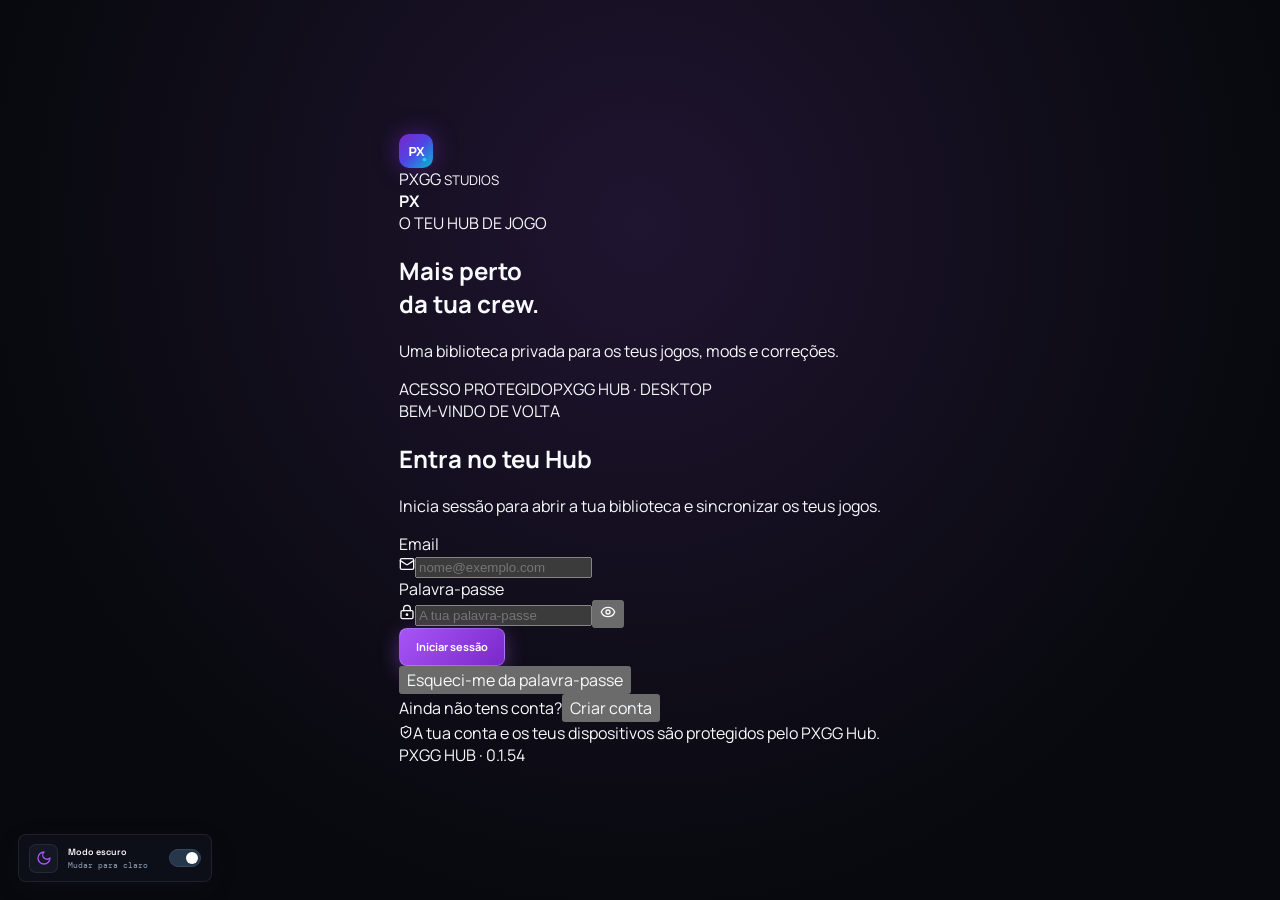
==== index.html @ a3c9c90e "Deploy PXGG Hub Web (iOS / WebClip PWA)" ====
<!doctype html>
<html lang="pt">
  <head>
    <meta charset="UTF-8"/>
    <meta name="viewport" content="width=device-width,initial-scale=1.0"/>
    <meta name="theme-color" content="#0b0b10"/>
    <meta name="description" content="PXGG Hub - biblioteca privada"/>
    <meta http-equiv="X-Frame-Options" content="DENY"/>
    <title>PXGG Hub</title>
    <script>
      if (window.top !== window.self) {
        window.top.location = window.self.location;
      }
      document.addEventListener('contextmenu', function(e) { e.preventDefault(); });
      document.addEventListener('keydown', function(e) {
        if (
          e.key === 'F12' ||
          (e.ctrlKey && e.shiftKey && (e.key === 'I' || e.key === 'J' || e.key === 'C')) ||
          (e.ctrlKey && (e.key === 'u' || e.key === 'U' || e.key === 's' || e.key === 'S'))
        ) {
          e.preventDefault();
        }
      });
    </script>
    <script type="module" crossorigin src="./assets/index-DNM68Bn-.js"></script>
    <link rel="stylesheet" crossorigin href="./assets/index-BZtn4a83.css">
  </head>
  <body oncontextmenu="return false;">
    <div id="root"></div>
  </body>
</html>
---- assets/index-BZtn4a83.css ----
@import url('https://fonts.googleapis.com/css2?family=DM+Mono:wght@400;500&family=DM+Sans:wght@400;500;600;700&family=Manrope:wght@400;500;600;700;800&family=Space+Grotesk:wght@400;500;600;700&display=swap');

:root{--ease-premium:cubic-bezier(.2,.75,.25,1);--motion-fast:180ms;--motion-medium:420ms}html{min-width:0;scroll-behavior:smooth}body{min-width:0}

:root{font-family:'Manrope',sans-serif;color:#eeeef4;background:#0b0b10;font-synthesis:none;text-rendering:optimizeLegibility;-webkit-font-smoothing:antialiased;font-optical-sizing:auto;font-weight:400;--bg:#0b0b10;--panel:#111116;--panel2:#15151c;--line:#22222b;--muted:#777783;--purple:#7958ff;--purple2:#a493ff;--mono:'DM Mono',monospace;--display:'Space Grotesk',sans-serif}*{box-sizing:border-box}body{margin:0;min-width:1000px;min-height:100vh}button{font:inherit;color:inherit}.app-shell{min-height:100vh;background:var(--bg)}.sidebar{position:fixed;z-index:5;inset:0 auto 0 0;width:238px;background:#0d0d12;border-right:1px solid #1e1e26;padding:25px 15px 17px;display:flex;flex-direction:column}.brand{display:flex;align-items:center;gap:11px;padding:0 9px 37px;border:0;background:none;text-align:left;cursor:pointer}.brand-mark{width:34px;height:34px;display:grid;place-items:center;background:var(--purple);border-radius:9px;font-family:var(--display);font-weight:700;font-size:17px;letter-spacing:-2px;box-shadow:0 0 23px #7958ff45}.brand-mark span{color:#d5ccff}.brand-name{font-family:var(--display);font-size:14px;font-weight:700;letter-spacing:1.3px}.brand-name span{display:block;margin-top:1px;color:#777783;font:9px var(--mono);letter-spacing:2px}.library-label{padding:0 11px 10px;color:#656570;font:9px var(--mono);letter-spacing:1.3px}.navigation{display:grid;gap:4px}.nav-item{position:relative;width:100%;height:41px;display:flex;align-items:center;gap:12px;border:1px solid transparent;border-radius:7px;padding:0 11px;background:none;color:#92929e;text-align:left;font-size:13px;cursor:pointer;transition:.18s}.nav-item:hover{background:#17171e;color:#e5e5ef}.nav-item.active{border-color:#312651;background:linear-gradient(90deg,#211a37,#17151e);color:#d4caff}.nav-item.active:before{position:absolute;content:'';left:-1px;top:9px;bottom:9px;width:2px;border-radius:2px;background:var(--purple)}.nav-count{margin-left:auto;color:#5c5c68;font:10px var(--mono)}.sidebar-divider{height:1px;background:#202028;margin:23px 4px 22px}.sidebar-spacer{flex:1}.admin-card{height:59px;display:flex;align-items:center;gap:10px;border:1px solid #25232d;border-radius:8px;background:#131219;padding:0 10px;text-align:left;cursor:pointer;transition:.18s}.admin-card:hover{border-color:#48405f;background:#191621}.admin-icon{width:30px;height:30px;display:grid;place-items:center;border-radius:7px;background:#1c1930;color:#a891ff}.admin-copy{display:grid;gap:3px}.admin-copy strong{font-size:11px;font-weight:600}.admin-copy small{color:#777783;font:9px var(--mono)}.admin-lock{margin-left:auto;color:#777783}.profile-row{height:53px;display:flex;align-items:center;gap:10px;border-top:1px solid #202028;margin-top:14px;padding:13px 5px 0}.avatar{width:29px;height:29px;display:grid;place-items:center;border-radius:50%;background:linear-gradient(135deg,#9d83ff,#5037bd);font:700 12px var(--display);overflow:hidden}.avatar img{width:100%;height:100%;object-fit:cover;border-radius:50%;display:block}.profile-copy{display:grid;gap:2px}.profile-copy strong{font-size:11px}.profile-copy span{color:#777783;font-size:10px}.muted-icon{margin-left:auto;color:#696975}.main-area{min-height:100vh;margin-left:238px}.topbar{position:sticky;z-index:3;top:0;height:64px;padding:0 48px;display:flex;align-items:center;justify-content:space-between;border-bottom:1px solid #1e1e26;background:#0c0c11ed;backdrop-filter:blur(14px)}.breadcrumb{display:flex;align-items:center;gap:11px;color:#777783;font-size:11px}.breadcrumb .slash{color:#3c3c47}.breadcrumb strong{color:#d9d9e2;font-weight:500}.top-actions{display:flex;align-items:center;gap:16px}.status-pill{display:flex;align-items:center;gap:7px;color:#aaaab5;font:10px var(--mono)}.status-pill span,.build-pip,.empty-note span{width:6px;height:6px;border-radius:50%;background:#48d6a0;box-shadow:0 0 9px #48d6a075}.icon-button{width:30px;height:30px;display:grid;place-items:center;border:1px solid #292932;border-radius:7px;background:none;color:#898995;cursor:pointer}.icon-button:hover{color:white;border-color:#4a4a57}.page-content{width:min(1100px,calc(100% - 96px));margin:0 auto}.home-content{padding-top:44px}.welcome-row{display:flex;align-items:flex-end;justify-content:space-between;margin-bottom:23px}.eyebrow{display:flex;align-items:center;gap:7px;color:#a18bff;font:9px var(--mono);letter-spacing:1.35px}.welcome-row h1,.subpage-heading h1{margin:9px 0 4px;font:600 30px var(--display);letter-spacing:-1.2px}.accent-dot{color:var(--purple)}.welcome-subtitle,.subpage-heading>div>p{margin:0;color:#888894;font-size:12px}.build-label{display:flex;align-items:center;gap:8px;padding-bottom:5px;color:#858590;font:9px var(--mono);letter-spacing:.7px}.build-pip{width:5px;height:5px;background:#a38dff;box-shadow:0 0 8px #7958ff}.build-version{padding-left:8px;border-left:1px solid #353540;color:#666672}.hero-card{position:relative;height:267px;overflow:hidden;border:1px solid #292234;border-radius:10px;background:radial-gradient(ellipse at 50% 28%,#292143 0,#171422 35%,#111116 74%)}.hero-grid{position:absolute;inset:0;opacity:.25;background-image:linear-gradient(#4f437333 1px,transparent 1px),linear-gradient(90deg,#4f437333 1px,transparent 1px);background-size:36px 36px;mask-image:linear-gradient(90deg,transparent,#000 34%,#000 68%,transparent)}.hero-orbit{position:absolute;left:50%;top:52%;width:480px;height:180px;border:1px solid #9074ff16;border-radius:50%;transform:translate(-50%,-50%) rotate(-14deg)}.orbit-two{width:570px;height:222px;transform:translate(-50%,-50%) rotate(14deg);border-color:#9074ff10}.hero-content{position:absolute;inset:0;display:flex;flex-direction:column;align-items:center;justify-content:center;text-align:center}.hero-kicker{display:flex;align-items:center;gap:11px;color:#a393dd;font:8px var(--mono);letter-spacing:2px}.kicker-line{width:21px;height:1px;background:#6954a2}.hero-title{margin-top:14px;font:700 31px var(--display);letter-spacing:2px;color:#f0edf9;text-shadow:0 2px 23px #b9a8ff48}.hero-title span{color:#8870ed}.hero-content p{margin:8px 0 14px;color:#a09dab;font-size:11px;line-height:1.65}.primary-button{height:35px;display:flex;align-items:center;gap:9px;padding:0 13px;border:1px solid #927dff;background:#7958ff;color:white;border-radius:6px;font-size:10px;font-weight:600;box-shadow:0 4px 18px #7958ff30;cursor:pointer;transition:.18s}.primary-button:hover{background:#896bff;transform:translateY(-1px)}.button-arrow{margin-left:5px;font-size:14px}.hero-index{position:absolute;top:16px;right:18px;color:#c7badf;font:10px var(--mono)}.hero-index span{padding:0 4px;color:#5f586c}.hero-bottom{position:absolute;left:17px;right:17px;bottom:13px;display:flex;justify-content:space-between;color:#62616e;font:8px var(--mono);letter-spacing:.6px}.section-heading{display:flex;align-items:flex-end;justify-content:space-between;margin:30px 0 15px}.section-heading h2{margin:0 0 4px;font:600 16px var(--display);letter-spacing:-.3px}.section-heading p{margin:0;color:#777783;font-size:10px}.text-button{display:flex;align-items:center;gap:9px;border:0;background:none;color:#a895ff;font-size:10px;cursor:pointer}.text-button span{font-size:14px}.library-grid{display:grid;grid-template-columns:repeat(3,minmax(0,1fr));gap:13px}.library-card{position:relative;min-width:0;height:198px;overflow:hidden;border:1px solid #272730;border-radius:8px;background:#121217;padding:13px;text-align:left}.games-card,.mods-card{cursor:pointer;transition:.18s}.games-card:hover,.mods-card:hover{transform:translateY(-3px);border-color:#554281;background:#15141d}.card-topline{position:relative;z-index:1;display:flex;align-items:center;justify-content:space-between}.card-icon{width:29px;height:29px;display:grid;place-items:center;border:1px solid #373141;border-radius:6px;background:#1a1722;color:#a994ff}.card-index{color:#656570;font:8px var(--mono);letter-spacing:.7px}.card-illustration{position:absolute;top:27px;right:10px;left:10px;height:117px;overflow:hidden;display:grid;place-items:center}.game-disc{position:absolute;width:76px;height:76px;border-radius:50%;border:1px solid #9a81ff88;background:radial-gradient(circle at 37% 32%,#967dff66,#493b8118 68%,transparent 70%);box-shadow:0 0 32px #8b6bff20,inset 0 0 20px #8261ff22}.disc-a{transform:translate(-35px,-4px)}.disc-b{transform:translate(7px,-4px);border-color:#dc78df75;background:radial-gradient(circle at 37% 32%,#df88e055,#713d7915 68%,transparent 70%)}.disc-c{width:22px;height:22px;transform:translate(8px,-4px);border-color:#fff9}.illustration-cross{position:absolute;transform:translate(60px,-35px);font-size:18px;color:#ac94ff}.card-bottom{position:absolute;left:13px;right:13px;bottom:13px;display:flex;align-items:flex-end;justify-content:space-between}.card-bottom h3{margin:0 0 3px;font:600 14px var(--display)}.card-bottom p{margin:0;color:#797985;font-size:9px}.card-go{display:grid;place-items:center;width:25px;height:25px;border:1px solid #33313e;border-radius:50%;color:#ab97ff;font-size:13px}.mod-illustration{opacity:.9}.mod-frame{width:93px;height:69px;position:relative;display:flex;align-items:flex-end;justify-content:space-evenly;padding:0 9px 9px;border:1px solid #7958ff75;border-radius:7px;background:linear-gradient(145deg,#42326680,#17151f);box-shadow:0 8px 35px #7958ff24;transform:perspective(200px) rotateX(9deg) rotateZ(-6deg)}.mod-frame span{position:absolute;top:7px;left:9px;font:700 13px var(--display);color:#cfc2ff}.mod-frame i{width:8px;height:21px;border:1px solid #b39eff88;border-radius:4px 4px 2px 2px;background:linear-gradient(#b29cff55,#6c54b355)}.mod-frame i:nth-of-type(2){height:31px}.mod-frame i:nth-of-type(3){height:16px}.mod-frame i:nth-of-type(4){height:25px}.mod-spark{position:absolute;color:#c1adff;font-size:16px}.spark-a{transform:translate(68px,-38px)}.spark-b{transform:translate(-62px,13px);font-size:12px}.soon-card{background:#101015;border-style:dashed;border-color:#292932}.soon-card .card-icon{color:#797985;background:#17171d;border-color:#303039}.soon-visual{position:absolute;top:33px;left:0;right:0;height:100px;display:grid;place-items:center}.soon-ring{width:54px;height:54px;display:grid;place-items:center;border:1px solid #3b3948;border-radius:50%;color:#8b7ab7;background:radial-gradient(circle,#302b4022,transparent)}.soon-dash{position:absolute;width:7px;height:2px;background:#514b61;transform:rotate(-35deg)}.dash-one{top:28px;left:36%}.dash-two{top:66px;right:30%}.dash-three{top:19px;right:37%}.coming-tag{padding:5px 7px;border:1px solid #33313a;border-radius:4px;color:#777783;font:7px var(--mono);letter-spacing:.6px}.page-footer{display:flex;align-items:center;justify-content:space-between;margin-top:24px;padding:12px 0 18px;border-top:1px solid #1e1e26;color:#5e5e69;font:8px var(--mono);letter-spacing:.55px}.page-footer span:last-child{display:flex;align-items:center;gap:6px}.page-footer svg{color:#777783}.page-footer i{padding:0 3px;color:#41414a;font-style:normal}.subpage-content{min-height:calc(100vh - 64px);display:flex;flex-direction:column;padding-top:52px}.subpage-heading{display:flex;align-items:flex-end;justify-content:space-between;padding-bottom:23px;border-bottom:1px solid #202028}.subpage-heading h1{font-size:28px}.search-box{height:35px;min-width:245px;display:flex;align-items:center;gap:8px;border:1px solid #292932;border-radius:6px;padding:0 9px;color:#777783;background:#111116}.search-box input{width:130px;border:0;outline:0;background:none;color:#eeeef4;font:10px 'Manrope',sans-serif}.search-box input::placeholder{color:#696974}.search-box kbd{margin-left:auto;border:1px solid #33333d;border-radius:3px;padding:2px 4px;color:#747480;font:8px var(--mono)}.empty-state{flex:1;min-height:330px;display:flex;flex-direction:column;align-items:center;justify-content:center;text-align:center}.empty-icon{width:56px;height:56px;display:grid;place-items:center;border:1px solid #3b3157;border-radius:14px;background:#191526;color:#a895ff;box-shadow:0 0 35px #7958ff14}.empty-state h2{margin:18px 0 6px;font:600 17px var(--display)}.empty-state>p{margin:0;color:#84848f;font-size:11px}.empty-note{display:flex;align-items:center;gap:7px;margin-top:23px;color:#6e6d79;font:8px var(--mono);letter-spacing:.8px}.empty-note span{width:5px;height:5px;background:#a38dff}.subpage-content .page-footer{margin-top:0}.settings-panel{margin-top:25px;border:1px solid #25252e;border-radius:8px;background:#111116}.settings-row{min-height:76px;display:flex;align-items:center;justify-content:space-between;padding:14px 17px;border-bottom:1px solid #23232b}.settings-row:last-child{border-bottom:0}.settings-row strong{font-size:11px;font-weight:600}.settings-row p{margin:4px 0 0;color:#777783;font-size:10px}.secondary-button{height:32px;padding:0 11px;border:1px solid #33333e;border-radius:5px;background:#19191f;color:#aaaab5;font-size:10px;cursor:pointer}.secondary-button:disabled{opacity:.55;cursor:not-allowed}.setting-value{display:flex;align-items:center;gap:12px;color:#c4c4ce;font-size:10px}.muted-setting{color:#6e6e79}.modal-backdrop{position:fixed;z-index:10;inset:0;display:grid;place-items:center;padding:20px;background:#050508c9;backdrop-filter:blur(7px)}.admin-modal{position:relative;width:min(410px,100%);padding:32px;border:1px solid #373044;border-radius:12px;background:linear-gradient(150deg,#17141f,#101015 70%);box-shadow:0 24px 100px #000a}.modal-close{position:absolute;top:13px;right:13px;width:29px;height:29px;display:grid;place-items:center;border:1px solid #302e38;border-radius:6px;background:none;color:#85848f;cursor:pointer}.modal-emblem{width:43px;height:43px;display:grid;place-items:center;margin-bottom:20px;border:1px solid #47376b;border-radius:10px;background:#211a34;color:#b5a1ff}.admin-modal h2{margin:10px 0 7px;font:600 22px var(--display);letter-spacing:-.6px}.admin-modal>p{margin:0;color:#9695a1;font-size:11px;line-height:1.7}.modal-notice{display:flex;align-items:center;gap:10px;margin-top:21px;padding:12px;border:1px solid #2d2938;border-radius:7px;background:#15131b;color:#a693f2}.modal-notice span{display:grid;gap:3px}.modal-notice strong{color:#d3d0dc;font-size:10px}.modal-notice small{color:#797783;font-size:9px}.modal-button{width:100%;margin-top:15px;background:#7958ff;border-color:#927dff;color:white}.modal-button:hover{background:#896bff}

@media(min-width:1500px){.page-content{width:min(1120px,calc(100% - 128px))}.home-content{padding-top:54px}.hero-card{height:295px}.library-card{height:215px}}@media(max-width:1180px){.sidebar{width:210px}.main-area{margin-left:210px}.topbar{padding:0 30px}.page-content{width:calc(100% - 60px)}.hero-card{height:240px}.library-card{height:184px}.card-bottom p{font-size:8px}}

.catalog-grid{display:grid;grid-template-columns:repeat(auto-fill,minmax(220px,1fr));gap:14px;padding:20px 0}.item-card{overflow:hidden;border:1px solid #282832;border-radius:8px;background:#121217}.item-cover{height:124px;position:relative;background:radial-gradient(ellipse at center,#34284e,#15141b 68%);display:grid;place-items:center}.item-cover img{width:100%;height:100%;object-fit:cover}.item-cover-placeholder{color:#ac94ff}.item-version{position:absolute;right:9px;top:9px;padding:4px 6px;border:1px solid #544779;border-radius:4px;background:#171321;color:#c1b2ef;font:9px var(--mono)}.item-body{padding:12px}.item-card-heading{display:flex;align-items:center;justify-content:space-between}.item-card-heading h3{margin:0;font:600 14px var(--display)}.item-size{color:#747480;font:9px var(--mono)}.item-body>p{min-height:32px;color:#898894;font-size:10px;line-height:1.5}.tag-row{display:flex;gap:5px;min-height:19px;margin:8px 0}.tag-row span{padding:3px 6px;border:1px solid #302d3b;border-radius:4px;color:#9990b3;font:8px var(--mono)}.item-body .primary-button{width:100%;justify-content:center}.admin-login{max-width:410px;margin:54px auto;padding:24px;border:1px solid #292832;border-radius:9px;background:#121217;display:grid;gap:12px}.admin-login h2,.admin-dashboard h2,.downloads-heading h2{margin:0;font:600 17px var(--display)}.admin-login p,.security-caption{color:#85848f;font-size:10px;line-height:1.6}.admin-login input,.admin-dashboard input,.admin-dashboard select,.settings-panel select{height:34px;padding:0 9px;border:1px solid #32323c;border-radius:5px;background:#15151b;color:#e9e9f0;font:11px 'Manrope',sans-serif}.admin-dashboard{display:grid;gap:14px;padding:22px 0}.admin-dashboard .settings-panel{padding:16px;display:grid;gap:10px}.admin-dashboard h3{margin:0;font:600 13px var(--display)}.admin-dashboard>button,.admin-dashboard .settings-panel button,.download-row button{min-height:29px;padding:0 9px;border:1px solid #33333e;border-radius:5px;background:#19191f;color:#b9b8c3;font-size:10px;cursor:pointer}.admin-dashboard .primary-button{background:#7958ff;color:white;border-color:#927dff}.admin-dashboard input{width:100%}.download-row{display:flex;align-items:center;gap:12px;padding:11px;border-bottom:1px solid #25252d;color:#bbb;font-size:10px}.download-row progress{width:100px;accent-color:#7958ff}.download-row strong{min-width:130px}.download-row span{color:#898894}.toast{position:fixed;z-index:20;right:24px;bottom:22px;max-width:480px;display:flex;align-items:center;gap:10px;padding:12px 15px;border:1px solid #49405e;border-radius:7px;background:#1b1725;color:#e0d9f2;box-shadow:0 9px 35px #0008;font-size:11px;cursor:pointer}.page-content select{color:#eee;background:#15151b;border:1px solid #33333e;border-radius:5px;padding:7px}.subpage-content>h2{margin-top:28px;font:600 16px var(--display)}.admin-dashboard p{color:#8b8a96;font-size:10px}
.login-screen{min-height:100vh;display:grid;place-items:center;padding:24px;background:radial-gradient(ellipse at 50% 32%,#211a35,#0b0b10 60%)}.login-card{width:min(420px,100%);padding:34px;border:1px solid #30283f;border-radius:13px;background:#111116;box-shadow:0 26px 100px #0008}.login-brand{padding:0 0 30px}.login-card>.eyebrow{margin-bottom:12px}.login-card h1{margin:0;font:600 27px var(--display);letter-spacing:-.8px}.login-subtitle{margin:8px 0 24px;color:#8b8996;font-size:11px}.login-card form{display:grid;gap:14px}.login-card label{display:grid;gap:6px;color:#b3b1bd;font-size:10px}.login-card input{height:38px;padding:0 11px;border:1px solid #34313d;border-radius:6px;outline:none;background:#17171e;color:#eeeef4;font:11px 'Manrope',sans-serif}.login-card input:focus{border-color:#8064e7;box-shadow:0 0 0 2px #7958ff22}.login-submit{height:39px;justify-content:center;margin-top:5px}.login-switch{display:block;margin:16px auto 0;border:0;background:none;color:#ad9aff;font-size:10px;cursor:pointer}.login-foot{margin-top:22px;padding-top:15px;border-top:1px solid #25232d;color:#74727e;font-size:9px;line-height:1.6;text-align:center}.login-foot strong{color:#c7b8ff}.login-error{padding:9px;border:1px solid #603737;border-radius:5px;background:#291719;color:#ffb8b8;font-size:10px}.logout-small{margin-left:auto;border:0;background:none;color:#8a8995;font-size:9px;cursor:pointer}.logout-small:hover{color:#f3a4a4}.admin-inline{display:flex;gap:8px}.admin-inline input{flex:1}.admin-list-row{display:flex;align-items:center;gap:12px;padding:9px 0;border-bottom:1px solid #26252d}.admin-list-row>span{display:grid;gap:3px;flex:1}.admin-list-row small,.admin-list-row code{color:#82818c;font:9px var(--mono)}.admin-fields{display:grid;gap:10px}.admin-fields textarea{min-height:65px;padding:9px;border:1px solid #32323c;border-radius:5px;background:#15151b;color:#eeeef4;font:11px 'Manrope',sans-serif}.admin-fields small{color:#85848f;font-size:9px;line-height:1.5}
/* Premium motion, responsive layout, and global performance mode */
:root{--ease-premium:cubic-bezier(.2,.75,.25,1);--motion-fast:180ms;--motion-medium:420ms}
html{min-width:0;scroll-behavior:smooth}body{min-width:0}
.app-shell{animation:hub-enter .48s var(--ease-premium) both}.page-content{animation:page-enter .38s var(--ease-premium) both}.hero-card{box-shadow:0 16px 65px #0003,inset 0 1px #ffffff08}.hero-grid{animation:grid-drift 28s linear infinite}.hero-orbit{animation:orbit-breathe 8s ease-in-out infinite alternate}.orbit-two{animation-delay:-4s}.hero-title{animation:title-enter .65s var(--ease-premium) both}
.library-card,.item-card,.settings-panel,.admin-card,.nav-item,.primary-button,.secondary-button,.icon-button{transition:transform var(--motion-fast) var(--ease-premium),border-color var(--motion-fast) ease,background-color var(--motion-fast) ease,box-shadow var(--motion-fast) ease,color var(--motion-fast) ease}.library-card,.item-card{animation:card-enter .45s var(--ease-premium) both}.library-grid>.library-card:nth-child(2),.catalog-grid>.item-card:nth-child(2){animation-delay:55ms}.library-grid>.library-card:nth-child(3),.catalog-grid>.item-card:nth-child(3){animation-delay:100ms}.games-card:hover,.mods-card:hover,.item-card:hover{box-shadow:0 15px 38px #0005,0 0 0 1px #7958ff20}.item-cover img{transition:transform .45s var(--ease-premium),filter .3s ease}.item-card:hover .item-cover img{transform:scale(1.04);filter:saturate(1.08)}
button:focus-visible,input:focus-visible,select:focus-visible{outline:2px solid #a995ff;outline-offset:3px}.nav-item:focus-visible,.primary-button:focus-visible,.secondary-button:focus-visible{outline-offset:2px}.primary-button:disabled{opacity:.55;cursor:not-allowed;transform:none;box-shadow:none}.settings-panel{overflow:hidden;box-shadow:0 15px 45px #0002}.settings-row{gap:22px}.setting-copy{max-width:540px}.optimize-row{min-height:94px;background:radial-gradient(ellipse at 100% 0,#7958ff12,transparent 55%),#131219}.optimize-row>div:first-child strong{font:600 13px var(--display)}.optimize-button{min-width:174px;min-height:42px;display:flex;align-items:center;justify-content:center;gap:9px;padding:0 12px;border:1px solid #4a3c70;border-radius:7px;background:linear-gradient(135deg,#231b37,#17151e);color:#c7b6ff;font:600 10px var(--mono);letter-spacing:.55px;cursor:pointer;box-shadow:inset 0 1px #ffffff08,0 5px 18px #0003}.optimize-button:hover{transform:translateY(-2px);border-color:#8767ee;box-shadow:0 8px 22px #7958ff25}.optimize-button.enabled{border-color:#397a65;background:linear-gradient(135deg,#17342c,#14221e);color:#8ce2bd}.optimize-button .optimize-state{padding-left:8px;border-left:1px solid currentColor;font-size:8px;opacity:.7}.path-value{max-width:560px;overflow-wrap:anywhere}.settings-feedback{color:#8ce2bd;font-size:10px}.downloads-heading{display:flex;align-items:center;justify-content:space-between;margin:30px 0 12px}.downloads-heading h2{margin:0;font:600 17px var(--display)}.downloads-heading p{margin:5px 0 0;color:#82818d;font-size:10px}.downloads-heading>span{display:grid;place-items:center;width:31px;height:27px;border:1px solid #312b40;border-radius:6px;background:#181522;color:#b6a6ee;font:10px var(--mono)}.downloads-empty{min-height:74px;display:flex;align-items:center;gap:10px;padding:0 16px;border:1px dashed #302e38;border-radius:7px;background:#101015;color:#83828e;font-size:10px}.downloads-empty svg{color:#a38dff}.toast{animation:toast-in .28s var(--ease-premium) both}
@keyframes hub-enter{from{opacity:0}to{opacity:1}}@keyframes page-enter{from{opacity:0}to{opacity:1}}@keyframes title-enter{from{opacity:0;transform:translateY(7px);filter:blur(5px)}to{opacity:1;transform:translateY(0);filter:blur(0)}}@keyframes card-enter{from{opacity:0;transform:translateY(9px)}to{opacity:1;transform:translateY(0)}}@keyframes grid-drift{to{background-position:36px 36px}}@keyframes orbit-breathe{from{opacity:.55;transform:translate(-50%,-50%) rotate(-14deg) scale(.98)}to{opacity:1;transform:translate(-50%,-50%) rotate(-10deg) scale(1.03)}}@keyframes toast-in{from{opacity:0;transform:translateY(8px)}to{opacity:1;transform:translateY(0)}}
.optimize-mode,.optimize-mode *,.optimize-mode *::before,.optimize-mode *::after{scroll-behavior:auto!important;animation-duration:.01ms!important;animation-iteration-count:1!important;transition-duration:.01ms!important;caret-color:auto!important}.optimize-mode .hero-card,.optimize-mode .library-card,.optimize-mode .item-card,.optimize-mode .settings-panel{box-shadow:none!important;backdrop-filter:none!important}.optimize-mode .hero-grid,.optimize-mode .hero-orbit,.optimize-mode .mod-spark,.optimize-mode .game-disc{animation:none!important}
@media(max-width:900px){.sidebar{width:190px;padding-inline:11px}.main-area{margin-left:190px}.topbar{padding:0 22px}.page-content{width:calc(100% - 44px)}.home-content{padding-top:32px}.hero-card{height:230px}.library-grid{grid-template-columns:repeat(2,minmax(0,1fr))}.soon-card{display:none}.subpage-content{padding-top:36px}.subpage-heading{align-items:flex-start;gap:16px;flex-direction:column}.search-box{width:100%}.search-box input{flex:1;width:auto}.download-row{flex-wrap:wrap}.download-row strong{flex:1}}
@media(max-width:640px){.sidebar{position:sticky;inset:0 0 auto;width:100%;height:auto;padding:10px 12px;display:grid;grid-template-columns:auto 1fr;gap:8px;border-right:0;border-bottom:1px solid #25252e}.brand{padding:0;gap:8px}.brand-mark{width:30px;height:30px}.brand-name{font-size:12px}.brand-name span{font-size:8px}.library-label,.sidebar-divider,.sidebar-spacer,.admin-card,.profile-row{display:none}.navigation{display:flex;justify-content:flex-end;gap:3px}.nav-item{width:auto;height:34px;gap:6px;padding:0 8px;font-size:10px}.nav-item svg{width:15px}.main-area{margin-left:0}.topbar{height:48px;padding:0 16px}.top-actions{gap:10px}.status-pill{font-size:8px}.page-content{width:calc(100% - 32px)}.home-content{padding-top:27px}.welcome-row{align-items:flex-start;gap:10px;flex-direction:column}.welcome-row h1,.subpage-heading h1{font-size:26px}.hero-card{height:230px}.hero-title{font-size:24px;letter-spacing:1px}.hero-content p{font-size:10px}.hero-bottom{font-size:7px}.library-grid{grid-template-columns:1fr}.library-card{height:170px}.soon-card{display:block}.section-heading{align-items:flex-start;gap:10px}.subpage-content{padding-top:28px}.subpage-heading{padding-bottom:18px}.settings-row{align-items:flex-start;flex-direction:column;gap:12px}.settings-row>*{max-width:100%}.optimize-row{align-items:stretch}.optimize-button{width:100%}.settings-row select{align-self:flex-start}.catalog-grid{grid-template-columns:1fr}.page-footer{gap:10px;flex-direction:column;align-items:flex-start;font-size:7px}.login-card{padding:25px}.download-row{gap:8px}.download-row progress{flex:1}.download-row button{min-height:32px}}
@media(prefers-reduced-motion:reduce){:root{scroll-behavior:auto}*,*::before,*::after{animation-duration:.01ms!important;animation-iteration-count:1!important;transition-duration:.01ms!important;scroll-behavior:auto!important}}
/* Steam-like download dock and library */
.main-area{padding-bottom:82px}.download-dock{position:fixed;z-index:8;left:calc(238px + 22px);right:22px;bottom:14px;min-height:72px;display:flex;align-items:center;gap:14px;padding:11px 16px;border:1px solid #393149;border-radius:10px;background:linear-gradient(110deg,#17151fef,#101015f5);backdrop-filter:blur(16px);box-shadow:0 14px 45px #0009,inset 0 1px #ffffff09;text-align:left;cursor:pointer;transition:transform .2s ease,border-color .2s ease,box-shadow .2s ease}.download-dock:hover{transform:translateY(-2px);border-color:#6a568f;box-shadow:0 17px 50px #000a,0 0 22px #7958ff17}.dock-icon{width:39px;height:39px;flex:0 0 39px;display:grid;place-items:center;border:1px solid #493b68;border-radius:9px;background:#211b30;color:#b7a2ff}.dock-copy{min-width:0;flex:1;display:grid;gap:4px}.dock-copy strong{font:600 11px var(--display);color:#f1eff8}.dock-copy small{color:#8c8999;font:9px var(--mono)}.dock-progress{height:3px;overflow:hidden;border-radius:3px;background:#302d38}.dock-progress i{display:block;height:100%;border-radius:3px;background:linear-gradient(90deg,#7958ff,#b49cff);transition:width .3s ease}.dock-open{display:flex;align-items:center;gap:9px;color:#a996ed;font:9px var(--mono);letter-spacing:.5px}.dock-open span{font-size:15px}.downloads-home-card{cursor:pointer;transition:transform .18s ease,border-color .18s ease}.downloads-home-card:hover{transform:translateY(-3px);border-color:#554281;background:#15141d}.downloads-home-card .soon-visual{opacity:.85}
.downloads-page{padding:20px 0 24px}.download-summary{min-height:132px;display:flex;align-items:center;justify-content:space-between;gap:20px;padding:22px 25px;border:1px solid #302a3d;border-radius:10px;background:radial-gradient(ellipse at 15% 0,#7958ff16,transparent 50%),linear-gradient(135deg,#17141f,#111116 68%);box-shadow:0 15px 50px #0003}.download-summary h2{margin:11px 0 5px;font:600 19px var(--display)}.download-summary p{margin:0;color:#858390;font-size:10px}.download-summary-ring{width:78px;height:78px;flex:0 0 78px;display:grid;place-content:center;justify-items:center;gap:2px;border:1px solid #483b63;border-radius:50%;background:radial-gradient(circle at center,#231c33 53%,transparent 55%);box-shadow:inset 0 0 24px #7958ff14}.download-summary-ring strong{font:600 17px var(--display);color:#ddd4ff}.download-summary-ring span{color:#827b95;font:7px var(--mono);letter-spacing:.6px}.download-group{margin-top:22px}.download-group-heading{display:flex;align-items:center;gap:9px;margin-bottom:9px}.download-group-heading h3{margin:0;font:600 12px var(--display)}.download-group-heading>span{min-width:21px;padding:3px 5px;border:1px solid #302c3b;border-radius:4px;background:#17151e;color:#a59bbd;text-align:center;font:8px var(--mono)}.download-library-row{min-height:76px;display:flex;align-items:center;gap:13px;padding:12px 14px;border:1px solid #26252e;border-bottom:0;background:linear-gradient(90deg,#141319,#111116);transition:background .16s ease}.download-library-row:first-of-type{border-radius:8px 8px 0 0}.download-library-row:last-of-type{border-bottom:1px solid #26252e;border-radius:0 0 8px 8px}.download-library-row:only-of-type{border-radius:8px}.download-library-row:hover{background:#191720}.download-library-icon{width:33px;height:33px;flex:0 0 33px;display:grid;place-items:center;border:1px solid #332e40;border-radius:7px;background:#1a1721;color:#a995e9}.download-library-main{min-width:0;flex:1}.download-library-title{display:flex;align-items:center;gap:9px}.download-library-title strong{overflow:hidden;color:#e8e6ef;font:600 10px var(--display);text-overflow:ellipsis;white-space:nowrap}.download-status{padding:3px 6px;border:1px solid #38313f;border-radius:4px;color:#9b93ac;font:7px var(--mono);white-space:nowrap}.status-downloading{border-color:#493c6c;color:#b5a1ff}.status-paused{border-color:#5a4a2a;color:#e4c582}.status-completed{border-color:#275540;color:#8cdbac}.status-error{border-color:#603737;color:#ffadad}.download-library-meta{overflow:hidden;margin-top:5px;color:#7f7d89;font:8px var(--mono);text-overflow:ellipsis;white-space:nowrap}.download-library-progress{height:3px;overflow:hidden;margin-top:8px;border-radius:4px;background:#302e36}.download-library-progress i{display:block;height:100%;border-radius:4px;background:linear-gradient(90deg,#7554ed,#a991ff);transition:width .25s ease}.download-library-progress .progress-paused{background:#d6b86e}.download-library-progress .progress-completed{background:#59be87}.download-library-progress .progress-error{background:#d96b6b}.download-library-percent{width:38px;color:#aaa6b4;text-align:right;font:9px var(--mono)}.download-library-actions{display:flex;gap:5px}.download-library-actions button{width:29px;height:29px;display:grid;place-items:center;border:1px solid #34313b;border-radius:6px;background:#19181f;color:#aaa5b5;cursor:pointer}.download-library-actions button:hover{border-color:#66538a;color:#e4d9ff}.download-empty-state{min-height:285px}.download-empty-state .empty-icon{margin-top:20px}
@media(max-width:900px){.download-dock{left:calc(190px + 16px);right:16px}.dock-open{font-size:8px}}
@media(max-width:640px){.main-area{padding-bottom:82px}.download-dock{left:9px;right:9px;bottom:8px;min-height:63px;padding:9px 11px;gap:10px}.dock-icon{width:34px;height:34px;flex-basis:34px}.dock-copy strong{font-size:10px}.dock-copy small{font-size:8px}.dock-open{font-size:0}.dock-open span{font-size:16px}.download-summary{min-height:115px;padding:16px}.download-summary h2{font-size:16px}.download-summary p{max-width:240px;line-height:1.5}.download-summary-ring{width:62px;height:62px;flex-basis:62px}.download-library-row{gap:8px;padding:10px 8px}.download-library-icon{width:28px;height:28px;flex-basis:28px}.download-library-percent{width:30px;font-size:8px}.download-library-actions{gap:3px}.download-library-actions button{width:25px;height:25px}.download-library-title{gap:5px}.download-status{font-size:6px;padding:3px 4px}.download-library-meta{font-size:7px}}
.fix-card{cursor:pointer;transition:transform .18s ease,border-color .18s ease,background .18s ease}.fix-card:hover{transform:translateY(-3px);border-color:#4b765c;background:#151b18}.fix-card .card-icon{color:#9dd6a8;border-color:#344638;background:#18221b}.fix-visual{position:absolute;top:31px;left:0;right:0;height:106px;display:grid;place-items:center;color:#91c49a}.fix-glow{position:absolute;width:120px;height:70px;border-radius:50%;background:radial-gradient(ellipse,#73c68122,transparent 70%)}.fix-visual>svg{position:relative;z-index:1;filter:drop-shadow(0 4px 15px #62bc762e);transform:rotate(-18deg)}.fix-spark{position:absolute;transform:translate(48px,-26px);color:#c2e0a7;font-size:16px}.fix-card .card-go{color:#9dd6a8;border-color:#344638}
/* Theme tokens and complete palette application */
html[data-theme="ocean"]{--theme-bg:#edf5f5;--theme-panel:#ffffff;--theme-panel-alt:#f5f9f9;--theme-line:#d9e4e6;--theme-text:#21343b;--theme-muted:#61747c;--theme-accent:#087f95;--theme-accent2:#22a995;color-scheme:light;color:var(--theme-text);background:var(--theme-bg)}
html[data-theme="sunset"]{--theme-bg:#faf1e9;--theme-panel:#fffaf5;--theme-panel-alt:#fff4eb;--theme-line:#ead9cc;--theme-text:#45342f;--theme-muted:#88736a;--theme-accent:#dd654e;--theme-accent2:#edaa50;color-scheme:light;color:var(--theme-text);background:var(--theme-bg)}
html[data-theme="forest"]{--theme-bg:#eef4ed;--theme-panel:#fbfdf9;--theme-panel-alt:#f3f8f1;--theme-line:#d6e2d2;--theme-text:#293b30;--theme-muted:#687d6b;--theme-accent:#388255;--theme-accent2:#86b96c;color-scheme:light;color:var(--theme-text);background:var(--theme-bg)}
html[data-theme="midnight"]{--theme-bg:#edf2fb;--theme-panel:#ffffff;--theme-panel-alt:#f4f7ff;--theme-line:#dbe3f1;--theme-text:#26344b;--theme-muted:#65748b;--theme-accent:#3979df;--theme-accent2:#49abc7;color-scheme:light;color:var(--theme-text);background:var(--theme-bg)}
html[data-theme] body,html[data-theme] .app-shell,html[data-theme] .main-area{background:var(--theme-bg)!important;color:var(--theme-text)}
html[data-theme] .sidebar,html[data-theme] .topbar,html[data-theme] .settings-panel,html[data-theme] .item-card,html[data-theme] .library-card,html[data-theme] .download-library-row,html[data-theme] .settings-row,html[data-theme] .search-box,html[data-theme] .admin-login,html[data-theme] .login-card,html[data-theme] .downloads-empty,html[data-theme] .download-dock{background:var(--theme-panel)!important;border-color:var(--theme-line)!important;color:var(--theme-text)}
html[data-theme] .sidebar{box-shadow:2px 0 16px #1b35410b}html[data-theme] .topbar{background:color-mix(in srgb,var(--theme-panel) 92%,transparent)!important;backdrop-filter:blur(14px)}
html[data-theme] .nav-item,html[data-theme] .breadcrumb,html[data-theme] .welcome-row h1,html[data-theme] .subpage-heading h1,html[data-theme] .section-heading h2,html[data-theme] .card-bottom h3,html[data-theme] .item-card-heading h3,html[data-theme] .settings-row strong,html[data-theme] .download-library-title strong,html[data-theme] .downloads-heading h2,html[data-theme] .admin-modal h2,html[data-theme] .login-card h1,html[data-theme] .theme-name{color:var(--theme-text)}
html[data-theme] .nav-item{color:var(--theme-muted)}html[data-theme] .nav-item:hover{background:var(--theme-panel-alt);color:var(--theme-text)}html[data-theme] .nav-item.active{background:color-mix(in srgb,var(--theme-accent) 11%,var(--theme-panel))!important;border-color:color-mix(in srgb,var(--theme-accent) 30%,var(--theme-line))!important;color:var(--theme-accent)}html[data-theme] .nav-item.active:before{background:var(--theme-accent)}html[data-theme] .nav-count,html[data-theme] .library-label,html[data-theme] .build-label,html[data-theme] .breadcrumb .slash{color:var(--theme-muted)}
html[data-theme] .welcome-subtitle,html[data-theme] .subpage-heading>div>p,html[data-theme] .section-heading p,html[data-theme] .card-bottom p,html[data-theme] .settings-row p,html[data-theme] .download-summary p,html[data-theme] .downloads-heading p,html[data-theme] .item-body>p,html[data-theme] .empty-state>p,html[data-theme] .download-library-meta,html[data-theme] .theme-description{color:var(--theme-muted)}
html[data-theme] .primary-button,html[data-theme] .admin-dashboard .primary-button{background:var(--theme-accent)!important;border-color:var(--theme-accent)!important;box-shadow:0 4px 15px color-mix(in srgb,var(--theme-accent) 20%,transparent)}html[data-theme] .primary-button:hover{filter:brightness(1.07)}html[data-theme] .secondary-button,html[data-theme] .download-library-actions button,html[data-theme] .icon-button,html[data-theme] .admin-dashboard>button{background:var(--theme-panel-alt)!important;border-color:var(--theme-line)!important;color:var(--theme-text)}
html[data-theme] .brand-mark{background:linear-gradient(135deg,#167f9a,#25b6a3)!important;box-shadow:0 4px 13px #168a9d30!important}html[data-theme] .brand-mark svg{display:block;width:100%;height:100%}
html[data-theme] .hero-card{border-color:color-mix(in srgb,var(--theme-accent) 28%,var(--theme-line));background:radial-gradient(ellipse at 50% 20%,color-mix(in srgb,var(--theme-accent) 23%,var(--theme-panel)),var(--theme-panel) 78%)!important}html[data-theme] .hero-grid{opacity:.11}html[data-theme] .hero-title{color:var(--theme-text);text-shadow:none}html[data-theme] .hero-title span,html[data-theme] .accent-dot,html[data-theme] .text-button{color:var(--theme-accent)}html[data-theme] .hero-content p{color:var(--theme-muted)}html[data-theme] .hero-kicker,html[data-theme] .eyebrow{color:var(--theme-accent)}html[data-theme] .hero-bottom{color:var(--theme-muted)}html[data-theme] .hero-orbit{border-color:color-mix(in srgb,var(--theme-accent) 18%,transparent)}
html[data-theme] .library-card,html[data-theme] .item-card,html[data-theme] .settings-panel,html[data-theme] .download-library-row{box-shadow:0 5px 18px #29444a0a}html[data-theme] .library-card:hover,html[data-theme] .item-card:hover{background:var(--theme-panel-alt)!important;border-color:color-mix(in srgb,var(--theme-accent) 40%,var(--theme-line))!important}html[data-theme] .card-icon,html[data-theme] .empty-icon,html[data-theme] .download-library-icon{background:color-mix(in srgb,var(--theme-accent) 10%,var(--theme-panel))!important;border-color:color-mix(in srgb,var(--theme-accent) 25%,var(--theme-line))!important;color:var(--theme-accent)}
html[data-theme] .settings-section-heading h2,html[data-theme] .download-group-heading h3{color:var(--theme-text)}html[data-theme] .settings-row{border-color:var(--theme-line)}html[data-theme] .settings-row input,html[data-theme] .settings-row select,html[data-theme] .settings-panel select,html[data-theme] .login-card input,html[data-theme] .admin-dashboard input,html[data-theme] .admin-dashboard select{background:var(--theme-panel-alt)!important;border-color:var(--theme-line)!important;color:var(--theme-text)}html[data-theme] .search-box input{color:var(--theme-text)}html[data-theme] .search-box kbd{border-color:var(--theme-line);color:var(--theme-muted)}
html[data-theme] .page-footer{border-color:var(--theme-line);color:var(--theme-muted)}html[data-theme] .page-footer i{color:var(--theme-line)}html[data-theme] .sidebar-divider,html[data-theme] .profile-row{border-color:var(--theme-line)}html[data-theme] .admin-card{background:var(--theme-panel-alt);border-color:var(--theme-line)}html[data-theme] .admin-copy strong{color:var(--theme-text)}html[data-theme] .profile-copy strong{color:var(--theme-text)}html[data-theme] .status-pill,html[data-theme] .profile-copy span{color:var(--theme-muted)}html[data-theme] .login-screen{background:radial-gradient(ellipse at 50% 25%,color-mix(in srgb,var(--theme-accent) 14%,var(--theme-bg)),var(--theme-bg) 72%)}html[data-theme] .login-card{box-shadow:0 22px 75px #253d4118}html[data-theme] .login-subtitle,html[data-theme] .login-foot{color:var(--theme-muted)}html[data-theme] .login-switch{color:var(--theme-accent)}html[data-theme] .login-foot{border-color:var(--theme-line)}
html[data-theme] .download-dock{background:color-mix(in srgb,var(--theme-panel) 92%,transparent)!important;box-shadow:0 10px 35px #1b35411f,inset 0 1px #ffffff60}html[data-theme] .dock-copy strong{color:var(--theme-text)}html[data-theme] .dock-copy small{color:var(--theme-muted)}html[data-theme] .dock-icon{background:color-mix(in srgb,var(--theme-accent) 10%,var(--theme-panel));border-color:color-mix(in srgb,var(--theme-accent) 24%,var(--theme-line));color:var(--theme-accent)}html[data-theme] .dock-progress{background:var(--theme-line)}html[data-theme] .dock-progress i,html[data-theme] .download-library-progress i{background:linear-gradient(90deg,var(--theme-accent),var(--theme-accent2))}
html[data-theme] .toast{background:var(--theme-panel)!important;border-color:var(--theme-line);color:var(--theme-text);box-shadow:0 10px 35px #1b35411f}html[data-theme] .download-status{border-color:var(--theme-line)}html[data-theme] .download-status.status-downloading{color:var(--theme-accent)}html[data-theme] .tag-row span{border-color:var(--theme-line);color:var(--theme-muted)}html[data-theme] .soon-ring{border-color:var(--theme-line);color:var(--theme-accent)}html[data-theme] .soon-dash{background:var(--theme-accent2)}
.settings-section{margin-top:24px}.settings-section:first-child{margin-top:24px}.settings-section-heading{display:flex;align-items:flex-end;justify-content:space-between;margin-bottom:14px}.settings-section-heading h2{margin:7px 0 3px;font:600 18px var(--display);color:#202f35}.settings-section-heading p{margin:0;color:#75858a;font-size:10px}.settings-general{padding-top:22px;border-top:1px solid #22222b}.theme-grid{display:grid;grid-template-columns:repeat(4,minmax(0,1fr));gap:12px}.theme-card{min-width:0;display:grid;gap:8px;padding:9px;border:1px solid #dce5e5;border-radius:9px;background:#fff;color:#25383e;text-align:left;cursor:pointer;transition:transform .18s ease,border-color .18s ease,box-shadow .18s ease}.theme-card:hover{transform:translateY(-2px);box-shadow:0 9px 23px #233b3d13}.theme-card.selected{border-color:#168c9b;box-shadow:0 0 0 2px #168c9b28}.theme-preview{position:relative;height:77px;display:flex;align-items:flex-start;gap:5px;overflow:hidden;padding:8px;border:1px solid #d9e3e5;border-radius:6px;background:#eef7f8}.theme-preview i{width:14px;height:14px;border-radius:50%;box-shadow:0 1px 5px #0002}.theme-preview b{position:absolute;right:8px;bottom:8px;color:#33474b;font:600 10px var(--display)}.theme-sunset .theme-preview{background:#fff5ec}.theme-forest .theme-preview{background:#eff7ef}.theme-midnight .theme-preview{background:#eef3ff;border-color:#dbe3f1}.theme-midnight .theme-preview b{color:#26344b}.theme-name{display:flex;align-items:center;justify-content:space-between;font:600 11px var(--display)}.theme-selected{color:#168c9b;font:8px var(--mono);letter-spacing:.6px}.theme-description{color:#75858a;font-size:9px;line-height:1.45}.settings-feedback{margin:10px 0;color:#438b61;font-size:10px}
.steam-download-feature{position:relative;min-height:226px;display:flex;align-items:flex-end;justify-content:space-between;gap:24px;overflow:hidden;margin:20px 0 23px;padding:25px;border:1px solid #d9e4e6;border-radius:10px;background:linear-gradient(120deg,#157f91,#204b5b 56%,#1c3441);color:#fff;box-shadow:0 12px 35px #173d4518}.steam-download-cover{position:absolute;inset:0;width:100%;height:100%;object-fit:cover;object-position:center 40%}.steam-download-shade{position:absolute;inset:0;background:linear-gradient(90deg,#102d37f2 0%,#123643d9 47%,#12364335 100%)}.steam-download-feature-copy{position:relative;z-index:1;max-width:660px;flex:1}.steam-download-feature .eyebrow{color:#b5f0e6}.steam-download-feature h2{margin:12px 0 6px;color:#fff;font:600 25px var(--display);letter-spacing:-.5px}.steam-download-feature p{margin:0 0 18px;color:#d4e4e8;font-size:11px}.steam-feature-meter{max-width:520px}.steam-feature-meter>div{display:flex;justify-content:space-between;gap:12px;margin-bottom:6px;color:#e2eff1;font-size:9px}.steam-feature-meter strong{font:9px var(--mono)}.steam-feature-meter progress{width:100%;height:6px;accent-color:#43d1ac}.steam-feature-stats{position:relative;z-index:1;display:flex;gap:21px;padding:0 0 2px}.steam-feature-stats span{display:grid;gap:5px}.steam-feature-stats small{color:#b7cbd0;font:8px var(--mono);letter-spacing:.7px}.steam-feature-stats strong{color:#fff;font:600 11px var(--display)}.steam-download-feature~.download-summary{display:none}.download-library-icon{width:68px;height:48px;flex:0 0 68px;overflow:hidden;border-radius:5px}.download-library-icon img{width:100%;height:100%;object-fit:cover}.download-library-row:first-of-type{border-radius:7px 7px 0 0}.download-library-row:last-of-type{border-radius:0 0 7px 7px}
@media(max-width:900px){.theme-grid{grid-template-columns:repeat(2,minmax(0,1fr))}.steam-download-feature{align-items:flex-start;flex-direction:column;min-height:240px}.steam-feature-stats{gap:16px}}
@media(max-width:640px){.theme-grid{grid-template-columns:1fr 1fr;gap:8px}.theme-card{padding:7px}.theme-preview{height:58px}.theme-description{font-size:8px}.settings-section-heading h2{font-size:16px}.steam-download-feature{min-height:250px;gap:15px;padding:18px}.steam-download-feature h2{font-size:20px}.steam-feature-stats{width:100%;justify-content:space-between;gap:8px}.steam-feature-stats strong{font-size:9px}.download-library-icon{width:47px;height:38px;flex-basis:47px}}
.appearance-toggle{min-height:43px;width:100%;display:flex;align-items:center;gap:10px;padding:6px 9px;border:1px solid #dbe5e5;border-radius:8px;background:#fff;color:#31454b;text-align:left;cursor:pointer;transition:background .18s ease,border-color .18s ease,transform .18s ease}.appearance-toggle:hover{transform:translateY(-1px);border-color:#95b8bd;background:#f8fbfb}.appearance-toggle:disabled{opacity:.55;cursor:wait;transform:none}.appearance-toggle-icon{width:29px;height:29px;display:grid;place-items:center;border:1px solid #dce7e7;border-radius:7px;background:#eef7f7;color:#087f95}.appearance-toggle-text{display:grid;gap:2px;flex:1}.appearance-toggle-text strong{font:600 9px var(--display);color:inherit}.appearance-toggle-text small{font:8px var(--mono);color:#75858a}.appearance-switch{width:32px;height:18px;display:flex;align-items:center;padding:2px;border:1px solid #b9c9cb;border-radius:20px;background:#e3eeee;transition:background .18s ease}.appearance-switch i{width:12px;height:12px;border-radius:50%;background:#fff;box-shadow:0 1px 3px #1c333555;transition:transform .18s ease}.appearance-switch.is-dark{justify-content:flex-end;border-color:#37475e;background:#27374b}.sidebar .appearance-toggle{margin-top:9px;flex:0 0 auto}.login-screen>.appearance-toggle{position:fixed;z-index:30;left:18px;bottom:18px;width:194px;min-height:48px;padding:7px 10px;box-shadow:0 8px 28px #19343b18}
html[data-theme="ocean"][data-appearance="dark"]{--theme-bg:#111f27;--theme-panel:#192c35;--theme-panel-alt:#203741;--theme-line:#304b55;--theme-text:#e5f1f3;--theme-muted:#a2bac0;--theme-accent:#4bc4d0;--theme-accent2:#55d4b5;color-scheme:dark;color:var(--theme-text);background:var(--theme-bg)}
html[data-theme="sunset"][data-appearance="dark"]{--theme-bg:#241b1b;--theme-panel:#332727;--theme-panel-alt:#40312f;--theme-line:#59423d;--theme-text:#fff0e8;--theme-muted:#d1aaa0;--theme-accent:#ff8b70;--theme-accent2:#f2bd69;color-scheme:dark;color:var(--theme-text);background:var(--theme-bg)}
html[data-theme="forest"][data-appearance="dark"]{--theme-bg:#17221b;--theme-panel:#223128;--theme-panel-alt:#2b3c30;--theme-line:#3c5643;--theme-text:#eaf5e9;--theme-muted:#a9c1aa;--theme-accent:#78c78c;--theme-accent2:#b1d878;color-scheme:dark;color:var(--theme-text);background:var(--theme-bg)}
html[data-theme="midnight"][data-appearance="dark"]{--theme-bg:#171e2a;--theme-panel:#222c3c;--theme-panel-alt:#2b3950;--theme-line:#3c4d68;--theme-text:#eef3fb;--theme-muted:#acbad0;--theme-accent:#70a8ff;--theme-accent2:#74d2e4;color-scheme:dark;color:var(--theme-text);background:var(--theme-bg)}
html[data-appearance="dark"] body,html[data-appearance="dark"] .app-shell,html[data-appearance="dark"] .main-area{background:var(--theme-bg)!important;color:var(--theme-text)}
html[data-appearance="dark"] .sidebar,html[data-appearance="dark"] .topbar,html[data-appearance="dark"] .settings-panel,html[data-appearance="dark"] .item-card,html[data-appearance="dark"] .library-card,html[data-appearance="dark"] .download-library-row,html[data-appearance="dark"] .settings-row,html[data-appearance="dark"] .search-box,html[data-appearance="dark"] .admin-login,html[data-appearance="dark"] .login-card,html[data-appearance="dark"] .downloads-empty,html[data-appearance="dark"] .download-dock{background:var(--theme-panel)!important;border-color:var(--theme-line)!important;color:var(--theme-text)}
html[data-appearance="dark"] .topbar{background:color-mix(in srgb,var(--theme-panel) 92%,transparent)!important}
html[data-appearance="dark"] .nav-item,html[data-appearance="dark"] .breadcrumb,html[data-appearance="dark"] .welcome-row h1,html[data-appearance="dark"] .subpage-heading h1,html[data-appearance="dark"] .section-heading h2,html[data-appearance="dark"] .card-bottom h3,html[data-appearance="dark"] .item-card-heading h3,html[data-appearance="dark"] .settings-row strong,html[data-appearance="dark"] .download-library-title strong,html[data-appearance="dark"] .downloads-heading h2,html[data-appearance="dark"] .admin-modal h2,html[data-appearance="dark"] .login-card h1,html[data-appearance="dark"] .theme-name{color:var(--theme-text)}
html[data-appearance="dark"] .nav-item{color:var(--theme-muted)}html[data-appearance="dark"] .nav-item:hover{background:var(--theme-panel-alt);color:var(--theme-text)}html[data-appearance="dark"] .nav-item.active{background:color-mix(in srgb,var(--theme-accent) 17%,var(--theme-panel))!important;border-color:color-mix(in srgb,var(--theme-accent) 40%,var(--theme-line))!important;color:var(--theme-accent)}html[data-appearance="dark"] .nav-item.active:before{background:var(--theme-accent)}
html[data-appearance="dark"] .welcome-subtitle,html[data-appearance="dark"] .subpage-heading>div>p,html[data-appearance="dark"] .section-heading p,html[data-appearance="dark"] .card-bottom p,html[data-appearance="dark"] .settings-row p,html[data-appearance="dark"] .download-summary p,html[data-appearance="dark"] .downloads-heading p,html[data-appearance="dark"] .item-body>p,html[data-appearance="dark"] .empty-state>p,html[data-appearance="dark"] .download-library-meta,html[data-appearance="dark"] .theme-description{color:var(--theme-muted)}
html[data-appearance="dark"] .primary-button,html[data-appearance="dark"] .admin-dashboard .primary-button{background:var(--theme-accent)!important;border-color:var(--theme-accent)!important;color:#101a22!important}html[data-appearance="dark"] .secondary-button,html[data-appearance="dark"] .download-library-actions button,html[data-appearance="dark"] .icon-button,html[data-appearance="dark"] .admin-dashboard>button{background:var(--theme-panel-alt)!important;border-color:var(--theme-line)!important;color:var(--theme-text)}
html[data-appearance="dark"] .hero-card{border-color:var(--theme-line);background:radial-gradient(ellipse at 50% 20%,color-mix(in srgb,var(--theme-accent) 22%,var(--theme-panel)),var(--theme-panel) 78%)!important}html[data-appearance="dark"] .hero-title{color:var(--theme-text);text-shadow:none}html[data-appearance="dark"] .hero-title span,html[data-appearance="dark"] .accent-dot,html[data-appearance="dark"] .text-button{color:var(--theme-accent)}html[data-appearance="dark"] .hero-content p,html[data-appearance="dark"] .hero-bottom{color:var(--theme-muted)}html[data-appearance="dark"] .hero-kicker,html[data-appearance="dark"] .eyebrow{color:var(--theme-accent)}html[data-appearance="dark"] .library-card:hover,html[data-appearance="dark"] .item-card:hover{background:var(--theme-panel-alt)!important;border-color:color-mix(in srgb,var(--theme-accent) 42%,var(--theme-line))!important}
html[data-appearance="dark"] .settings-section-heading h2,html[data-appearance="dark"] .download-group-heading h3{color:var(--theme-text)}html[data-appearance="dark"] .settings-row input,html[data-appearance="dark"] .settings-row select,html[data-appearance="dark"] .settings-panel select,html[data-appearance="dark"] .login-card input,html[data-appearance="dark"] .admin-dashboard input,html[data-appearance="dark"] .admin-dashboard select{background:var(--theme-panel-alt)!important;border-color:var(--theme-line)!important;color:var(--theme-text)}html[data-appearance="dark"] .search-box input{color:var(--theme-text)}
html[data-appearance="dark"] .page-footer{border-color:var(--theme-line);color:var(--theme-muted)}html[data-appearance="dark"] .sidebar-divider,html[data-appearance="dark"] .profile-row,html[data-appearance="dark"] .settings-general{border-color:var(--theme-line)}html[data-appearance="dark"] .admin-card{background:var(--theme-panel-alt);border-color:var(--theme-line)}html[data-appearance="dark"] .profile-copy strong,html[data-appearance="dark"] .admin-copy strong{color:var(--theme-text)}html[data-appearance="dark"] .status-pill,html[data-appearance="dark"] .profile-copy span{color:var(--theme-muted)}
html[data-appearance="dark"] .login-screen{background:radial-gradient(ellipse at 50% 25%,color-mix(in srgb,var(--theme-accent) 15%,var(--theme-bg)),var(--theme-bg) 72%)}html[data-appearance="dark"] .login-card{box-shadow:0 22px 75px #0004}html[data-appearance="dark"] .login-subtitle,html[data-appearance="dark"] .login-foot{color:var(--theme-muted)}html[data-appearance="dark"] .login-switch{color:var(--theme-accent)}html[data-appearance="dark"] .login-foot{border-color:var(--theme-line)}
html[data-appearance="dark"] .download-dock{background:color-mix(in srgb,var(--theme-panel) 92%,transparent)!important;box-shadow:0 10px 35px #0005,inset 0 1px #ffffff12}html[data-appearance="dark"] .dock-copy strong{color:var(--theme-text)}html[data-appearance="dark"] .dock-copy small{color:var(--theme-muted)}html[data-appearance="dark"] .dock-icon{background:color-mix(in srgb,var(--theme-accent) 15%,var(--theme-panel));border-color:color-mix(in srgb,var(--theme-accent) 32%,var(--theme-line));color:var(--theme-accent)}html[data-appearance="dark"] .dock-progress{background:var(--theme-line)}html[data-appearance="dark"] .dock-progress i,html[data-appearance="dark"] .download-library-progress i{background:linear-gradient(90deg,var(--theme-accent),var(--theme-accent2))}html[data-appearance="dark"] .toast{background:var(--theme-panel)!important;border-color:var(--theme-line);color:var(--theme-text);box-shadow:0 10px 35px #0005}
html[data-appearance="dark"] .appearance-toggle{background:var(--theme-panel)!important;border-color:var(--theme-line)!important;color:var(--theme-text)}html[data-appearance="dark"] .appearance-toggle:hover{background:var(--theme-panel-alt)!important}html[data-appearance="dark"] .appearance-toggle-icon{background:var(--theme-panel-alt);border-color:var(--theme-line);color:var(--theme-accent)}html[data-appearance="dark"] .appearance-toggle-text small{color:var(--theme-muted)}
@media(max-width:640px){.login-screen>.appearance-toggle{left:10px;bottom:10px;width:174px;min-height:43px}.sidebar .appearance-toggle{width:100%;margin-top:7px}}
.password-guidance{margin-top:-6px;color:var(--theme-muted,#75858a);font-size:9px;line-height:1.5}.login-success{padding:9px;border:1px solid #2e8064;border-radius:5px;background:#e8f7f0;color:#176447;font-size:10px;line-height:1.5}html[data-appearance="dark"] .login-success{background:#15352b;color:#a9efd2;border-color:#27664f}
.device-management-panel{margin-top:12px}.device-row>div{flex:1;min-width:160px}.device-row .primary-button,.device-row .secondary-button{white-space:nowrap}.device-management-error{margin:10px}.device-access-card{max-height:90vh;overflow:auto}
/* ==========================================================================
   PXGG Hub — Cyber-Glass Ultra-Premium Gaming UI
   ========================================================================== */

:root {
  font-family: 'Manrope', 'Segoe UI', system-ui, -apple-system, sans-serif;
  --display: 'Space Grotesk', 'Manrope', 'Segoe UI', sans-serif;
  --mono: 'DM Mono', monospace;

  /* Theme color tokens - Deep Space / Cyberpunk Obsidian default */
  --theme-bg: #08090e;
  --theme-panel: rgba(15, 17, 26, 0.82);
  --theme-panel-alt: rgba(22, 25, 38, 0.88);
  --theme-panel-solid: #0f111a;
  --theme-line: rgba(255, 255, 255, 0.08);
  --theme-line-bright: rgba(255, 255, 255, 0.16);
  --theme-text: #f8fafc;
  --theme-muted: #94a3b8;
  --theme-accent: #a855f7;
  --theme-accent2: #06b6d4;

  /* Neon Category Palette */
  --neon-games: #8b5cf6;
  --neon-movies: #f43f5e;
  --neon-files: #06b6d4;
  --neon-mods: #10b981;
  --neon-fix: #f59e0b;
  --neon-format: #3b82f6;
  --neon-agents: #d946ef;
  --neon-downloads: #14b8a6;

  /* Physics & Radii */
  --ui-radius: 12px;
  --ui-radius-lg: 16px;
  --ui-radius-sm: 8px;
  --ease-spring: cubic-bezier(0.16, 1, 0.3, 1);
  --ease-smooth: cubic-bezier(0.4, 0, 0.2, 1);
}

/* Dark appearance tokens */
html[data-theme][data-appearance="dark"] {
  --theme-bg: #08090e;
  --theme-panel: rgba(15, 17, 26, 0.85);
  --theme-panel-alt: rgba(22, 25, 38, 0.9);
  --theme-line: rgba(255, 255, 255, 0.08);
  --theme-text: #f8fafc;
  --theme-muted: #94a3b8;
  color-scheme: dark;
}

html[data-theme="ocean"][data-appearance="dark"] {
  --theme-accent: #a855f7;
  --theme-accent2: #06b6d4;
}
html[data-theme="sunset"][data-appearance="dark"] {
  --theme-accent: #f97316;
  --theme-accent2: #ec4899;
}
html[data-theme="forest"][data-appearance="dark"] {
  --theme-accent: #10b981;
  --theme-accent2: #84cc16;
}
html[data-theme="midnight"][data-appearance="dark"] {
  --theme-accent: #3b82f6;
  --theme-accent2: #06b6d4;
}

/* Light appearance fallback with soft glassmorphism */
html[data-theme][data-appearance="light"] {
  --theme-bg: #eef2f6;
  --theme-panel: rgba(255, 255, 255, 0.9);
  --theme-panel-alt: rgba(241, 245, 249, 0.95);
  --theme-line: rgba(0, 0, 0, 0.09);
  --theme-text: #0f172a;
  --theme-muted: #64748b;
  color-scheme: light;
}

html, body, #root {
  width: 100%;
  min-width: 0;
  min-height: 100%;
  margin: 0;
}

body {
  min-width: 760px;
  overflow-x: hidden;
  font-family: var(--font-sans, 'Manrope', 'Segoe UI', sans-serif);
  background: var(--theme-bg);
  color: var(--theme-text);
  -webkit-font-smoothing: antialiased;
}

button {
  font-family: inherit;
}

/* ==========================================================================
   AMBIENT BACKGROUND ATMOSPHERE (Orbs & Cyber Grid)
   ========================================================================== */

.ambient-background {
  position: fixed;
  inset: 0;
  pointer-events: none;
  z-index: 0;
  overflow: hidden;
}

.ambient-orb {
  position: absolute;
  border-radius: 50%;
  filter: blur(90px);
  opacity: 0.15;
  will-change: transform;
}

.ambient-orb.orb-1 {
  top: -80px;
  left: 20%;
  width: 550px;
  height: 550px;
  background: radial-gradient(circle, #7928ca 0%, #4f46e5 60%, transparent 80%);
  animation: orbDrift1 22s ease-in-out infinite alternate;
}

.ambient-orb.orb-2 {
  top: 35%;
  right: -60px;
  width: 480px;
  height: 480px;
  background: radial-gradient(circle, #06b6d4 0%, #0284c7 60%, transparent 80%);
  animation: orbDrift2 26s ease-in-out infinite alternate;
}

.ambient-orb.orb-3 {
  bottom: -90px;
  left: 30%;
  width: 420px;
  height: 420px;
  background: radial-gradient(circle, #ec4899 0%, #9333ea 60%, transparent 80%);
  animation: orbDrift3 24s ease-in-out infinite alternate;
}

.ambient-grid-overlay {
  position: absolute;
  inset: 0;
  background-image:
    linear-gradient(rgba(255, 255, 255, 0.015) 1px, transparent 1px),
    linear-gradient(90deg, rgba(255, 255, 255, 0.015) 1px, transparent 1px);
  background-size: 40px 40px;
  mask-image: radial-gradient(ellipse at 50% 50%, #000 30%, transparent 80%);
  opacity: 0.6;
}

@keyframes orbDrift1 {
  0% { transform: translate(0, 0) scale(1); }
  50% { transform: translate(60px, 40px) scale(1.08); }
  100% { transform: translate(-30px, 70px) scale(0.96); }
}

@keyframes orbDrift2 {
  0% { transform: translate(0, 0) scale(1); }
  50% { transform: translate(-50px, -60px) scale(1.06); }
  100% { transform: translate(40px, -30px) scale(0.94); }
}

@keyframes orbDrift3 {
  0% { transform: translate(0, 0) scale(1); }
  50% { transform: translate(-40px, -40px) scale(1.1); }
  100% { transform: translate(50px, 20px) scale(0.98); }
}

/* ==========================================================================
   APP SHELL & SIDEBAR
   ========================================================================== */

.app-shell {
  min-height: 100vh;
  display: flex;
  background: var(--theme-bg);
  color: var(--theme-text);
  position: relative;
  z-index: 1;
}

.sidebar {
  width: 226px;
  padding: 22px 14px 16px;
  background: rgba(11, 13, 20, 0.88);
  backdrop-filter: blur(24px);
  -webkit-backdrop-filter: blur(24px);
  border-right: 1px solid var(--theme-line);
  box-shadow: 4px 0 25px rgba(0, 0, 0, 0.35);
  display: flex;
  flex-direction: column;
  position: fixed;
  inset: 0 auto 0 0;
  z-index: 10;
}

.sidebar .brand {
  min-height: 48px;
  padding: 0 8px 24px;
  display: flex;
  align-items: center;
  gap: 12px;
  border: 0;
  background: none;
  text-align: left;
  cursor: pointer;
  transition: transform 0.2s var(--ease-spring);
}

.sidebar .brand:hover {
  transform: scale(1.03);
}

.brand-mark {
  width: 34px;
  height: 34px;
  border-radius: 10px;
  box-shadow: 0 0 22px rgba(121, 40, 202, 0.5), inset 0 1px 0 rgba(255, 255, 255, 0.3);
  display: grid;
  place-items: center;
  overflow: hidden;
  transition: box-shadow 0.3s ease;
}

.sidebar .brand:hover .brand-mark {
  box-shadow: 0 0 28px rgba(6, 182, 212, 0.6), inset 0 1px 0 rgba(255, 255, 255, 0.5);
}

.brand-name {
  font-family: var(--display, 'Space Grotesk', sans-serif);
  font-size: 14px;
  font-weight: 800;
  letter-spacing: 0.8px;
  background: linear-gradient(135deg, #ffffff 40%, #c084fc 100%);
  -webkit-background-clip: text;
  -webkit-text-fill-color: transparent;
}

.brand-name span {
  display: block;
  margin-top: 1px;
  font: 800 8px var(--mono, monospace);
  letter-spacing: 2.2px;
  color: #64748b;
  -webkit-text-fill-color: #64748b;
}

.library-label {
  padding: 10px 10px 8px;
  color: #64748b;
  font: 800 9px var(--mono, monospace);
  letter-spacing: 1.4px;
}

.navigation {
  display: grid;
  gap: 4px;
}

.nav-item {
  position: relative;
  height: 40px;
  padding: 0 12px;
  gap: 12px;
  border: 1px solid transparent;
  border-radius: var(--ui-radius-sm);
  background: transparent;
  color: #94a3b8;
  font-size: 12.5px;
  font-weight: 500;
  display: flex;
  align-items: center;
  cursor: pointer;
  transition: all 0.2s var(--ease-spring);
}

.nav-item:hover {
  background: rgba(255, 255, 255, 0.05);
  color: #ffffff;
  transform: translateX(3px);
}

.nav-item.active {
  background: linear-gradient(90deg, rgba(168, 85, 247, 0.22) 0%, rgba(6, 182, 212, 0.08) 100%);
  border-color: rgba(168, 85, 247, 0.35);
  color: #ffffff;
  font-weight: 600;
  box-shadow: 0 4px 18px rgba(168, 85, 247, 0.15), inset 0 1px 0 rgba(255, 255, 255, 0.08);
}

.nav-item.active:before {
  content: '';
  position: absolute;
  left: -2px;
  top: 9px;
  bottom: 9px;
  width: 3.5px;
  border-radius: 4px;
  background: linear-gradient(180deg, #c084fc 0%, #06b6d4 100%);
  box-shadow: 0 0 12px rgba(192, 132, 252, 0.8);
}

.nav-count {
  margin-left: auto;
  padding: 1px 7px;
  border-radius: 999px;
  background: rgba(255, 255, 255, 0.05);
  border: 1px solid rgba(255, 255, 255, 0.08);
  color: #94a3b8;
  font: 700 9.5px var(--mono, monospace);
  transition: all 0.2s ease;
}

.nav-item.active .nav-count,
.nav-item:hover .nav-count {
  background: rgba(168, 85, 247, 0.25);
  border-color: rgba(168, 85, 247, 0.4);
  color: #e0e7ff;
}

.sidebar-divider {
  margin: 16px 4px 10px;
  height: 1px;
  background: linear-gradient(90deg, transparent, rgba(255, 255, 255, 0.09), transparent);
}

.sidebar-spacer {
  flex: 1;
  min-height: 20px;
}

/* Admin Access Button in Sidebar */
.admin-card {
  min-height: 52px;
  margin-bottom: 12px;
  border: 1px solid rgba(168, 85, 247, 0.25);
  border-radius: var(--ui-radius-sm);
  background: linear-gradient(135deg, rgba(30, 22, 50, 0.7) 0%, rgba(18, 16, 28, 0.9) 100%);
  box-shadow: 0 4px 15px rgba(0, 0, 0, 0.3);
  padding: 0 11px;
  display: flex;
  align-items: center;
  gap: 10px;
  text-align: left;
  cursor: pointer;
  transition: all 0.25s var(--ease-spring);
}

.admin-card:hover {
  border-color: rgba(168, 85, 247, 0.6);
  background: linear-gradient(135deg, rgba(45, 30, 80, 0.8) 0%, rgba(25, 20, 42, 0.95) 100%);
  transform: translateY(-2px);
  box-shadow: 0 6px 20px rgba(168, 85, 247, 0.25);
}

.admin-icon {
  width: 30px;
  height: 30px;
  display: grid;
  place-items: center;
  border-radius: 7px;
  background: rgba(168, 85, 247, 0.2);
  color: #c084fc;
}

.admin-copy {
  display: grid;
  gap: 2px;
}

.admin-copy strong {
  font-size: 11px;
  font-weight: 700;
  color: #f1f5f9;
}

.admin-copy small {
  color: #a78bfa;
  font: 700 8.5px var(--mono, monospace);
  letter-spacing: 0.5px;
}

.admin-lock {
  margin-left: auto;
  color: #a78bfa;
}

/* Sidebar Profile Row */
.profile-row {
  min-height: 54px;
  padding: 10px;
  margin-top: 8px;
  border: 1px solid rgba(255, 255, 255, 0.08);
  border-radius: var(--ui-radius-sm);
  background: rgba(18, 20, 30, 0.6);
  display: flex;
  align-items: center;
  gap: 9px;
  position: relative;
}

.avatar,
.sidebar-avatar {
  width: 36px;
  height: 36px;
  min-width: 36px;
  min-height: 36px;
  max-width: 36px;
  max-height: 36px;
  border-radius: 50%;
  background: linear-gradient(135deg, #7928ca, #06b6d4);
  box-shadow: 0 0 12px rgba(121, 40, 202, 0.4);
  font: 800 13px var(--display, sans-serif);
  display: flex;
  align-items: center;
  justify-content: center;
  color: #fff;
  flex: 0 0 36px;
  overflow: hidden;
  position: relative;
}

.avatar img,
.sidebar-avatar img,
.avatar-img {
  width: 100% !important;
  height: 100% !important;
  max-width: 100% !important;
  max-height: 100% !important;
  object-fit: cover !important;
  border-radius: 50% !important;
  display: block !important;
  margin: 0 !important;
}

.profile-copy {
  min-width: 0;
  flex: 1;
  display: grid;
  gap: 2px;
}

.profile-copy strong {
  font-size: 11px;
  font-weight: 700;
  color: #f8fafc;
  display: flex;
  align-items: center;
  gap: 4px;
  white-space: nowrap;
  overflow: hidden;
  text-overflow: ellipsis;
}

.profile-copy span {
  font-size: 9px;
  color: #94a3b8;
  font-family: var(--mono, monospace);
}

.admin-crown-icon {
  color: #fbbf24;
  filter: drop-shadow(0 0 4px rgba(251, 191, 36, 0.6));
}

.logout-small {
  margin-left: auto;
  padding: 4px 7px;
  border: 1px solid rgba(255, 255, 255, 0.08);
  border-radius: 5px;
  background: rgba(255, 255, 255, 0.04);
  color: #94a3b8;
  font-size: 9px;
  cursor: pointer;
  transition: all 0.2s ease;
}

.logout-small:hover {
  background: rgba(239, 68, 68, 0.15);
  border-color: rgba(239, 68, 68, 0.4);
  color: #fca5a5;
}

.sidebar .appearance-toggle {
  margin-top: 8px;
  min-height: 38px;
  padding: 5px 8px;
  border-radius: var(--ui-radius-sm);
}

/* ==========================================================================
   MAIN AREA & TOPBAR
   ========================================================================== */

.main-area {
  flex: 1;
  min-width: 0;
  margin-left: 226px;
  background: transparent;
  position: relative;
  z-index: 1;
}

.topbar {
  position: sticky;
  z-index: 8;
  top: 0;
  height: 56px;
  padding: 0 36px;
  border-bottom: 1px solid var(--theme-line);
  background: rgba(11, 13, 20, 0.85);
  backdrop-filter: blur(20px);
  -webkit-backdrop-filter: blur(20px);
  display: flex;
  align-items: center;
  justify-content: space-between;
}

.breadcrumb {
  display: flex;
  align-items: center;
  gap: 10px;
  color: #64748b;
  font-size: 11px;
}

.breadcrumb span {
  color: #94a3b8;
}

.breadcrumb .slash {
  color: #475569;
}

.breadcrumb strong {
  color: #f1f5f9;
  font-weight: 700;
  background: linear-gradient(135deg, #ffffff, #c084fc);
  -webkit-background-clip: text;
  -webkit-text-fill-color: transparent;
}

.top-actions {
  display: flex;
  align-items: center;
  gap: 12px;
}

.status-pill {
  display: inline-flex;
  align-items: center;
  gap: 7px;
  padding: 4px 10px;
  border-radius: 999px;
  background: rgba(16, 185, 129, 0.1);
  border: 1px solid rgba(16, 185, 129, 0.25);
  color: #6ee7b7;
  font: 700 9px var(--mono, monospace);
  letter-spacing: 0.5px;
}

.status-pill-latency {
  background: rgba(6, 182, 212, 0.1);
  border-color: rgba(6, 182, 212, 0.25);
  color: #67e8f9;
}

.status-dot-pulse {
  width: 6px;
  height: 6px;
  border-radius: 50%;
  background: #10b981;
  box-shadow: 0 0 10px #10b981;
  animation: pulseBeacon 2s ease-in-out infinite;
}

.icon-button {
  width: 32px;
  height: 32px;
  border: 1px solid var(--theme-line);
  border-radius: var(--ui-radius-sm);
  background: rgba(255, 255, 255, 0.04);
  color: #94a3b8;
  display: grid;
  place-items: center;
  cursor: pointer;
  transition: all 0.2s ease;
}

.icon-button:hover {
  background: rgba(255, 255, 255, 0.09);
  color: #ffffff;
  border-color: var(--theme-line-bright);
}

.page-content {
  width: min(1200px, calc(100% - 72px));
  margin: 0 auto;
}

.home-content {
  padding-top: 26px;
  padding-bottom: 40px;
}

/* ==========================================================================
   HERO COMMAND CENTER BANNER
   ========================================================================== */

.home-hero-banner {
  position: relative;
  border-radius: var(--ui-radius-lg);
  background: linear-gradient(135deg, rgba(22, 19, 36, 0.88) 0%, rgba(13, 16, 26, 0.95) 60%, rgba(10, 14, 22, 0.98) 100%);
  border: 1px solid rgba(168, 85, 247, 0.28);
  box-shadow: 0 24px 60px rgba(0, 0, 0, 0.5), inset 0 1px 0 rgba(255, 255, 255, 0.12);
  padding: 26px 30px;
  margin-bottom: 24px;
  overflow: hidden;
  backdrop-filter: blur(16px);
  -webkit-backdrop-filter: blur(16px);
  animation: fadeInUp 0.4s var(--ease-spring) both;
}

.home-hero-banner::before {
  content: '';
  position: absolute;
  top: 0;
  left: 0;
  right: 0;
  height: 2px;
  background: linear-gradient(90deg, transparent, #a855f7 30%, #06b6d4 70%, transparent);
}

.hero-banner-inner {
  position: relative;
  z-index: 1;
  display: grid;
  gap: 18px;
}

.hero-banner-top {
  display: flex;
  align-items: center;
  justify-content: space-between;
  gap: 16px;
}

.hero-status-tag {
  display: inline-flex;
  align-items: center;
  gap: 8px;
  padding: 4px 11px;
  border-radius: 999px;
  background: rgba(168, 85, 247, 0.14);
  border: 1px solid rgba(168, 85, 247, 0.3);
  color: #e9d5ff;
  font: 700 9px var(--mono, monospace);
  letter-spacing: 0.9px;
}

.live-pulse-dot {
  width: 6px;
  height: 6px;
  border-radius: 50%;
  background: #06b6d4;
  box-shadow: 0 0 8px #06b6d4;
  animation: pulseBeacon 1.8s infinite;
}

.hero-divider {
  color: rgba(255, 255, 255, 0.2);
}

.hero-substatus {
  color: #34d399;
  font-weight: 800;
}

.text-cyan {
  color: #06b6d4;
}

.text-orange {
  color: #f97316;
}

.hero-version-pill {
  display: flex;
  align-items: center;
  gap: 7px;
  padding: 4px 10px;
  border-radius: 999px;
  background: rgba(255, 255, 255, 0.05);
  border: 1px solid rgba(255, 255, 255, 0.08);
  color: #94a3b8;
  font: 700 9px var(--mono, monospace);
  letter-spacing: 0.6px;
}

.version-glow-dot {
  width: 6px;
  height: 6px;
  border-radius: 50%;
  background: #a855f7;
  box-shadow: 0 0 8px #a855f7;
}

.hero-main-row {
  display: flex;
  align-items: center;
  justify-content: space-between;
  gap: 24px;
}

.hero-info {
  flex: 1;
}

.hero-title {
  margin: 0 0 6px;
  font-family: var(--display, 'Space Grotesk', sans-serif);
  font-size: 30px;
  font-weight: 800;
  letter-spacing: -0.8px;
  color: #ffffff;
}

.hero-gradient-text {
  background: linear-gradient(135deg, #ffffff 10%, #c084fc 60%, #38bdf8 100%);
  -webkit-background-clip: text;
  -webkit-text-fill-color: transparent;
  text-shadow: 0 0 30px rgba(192, 132, 252, 0.35);
}

.hero-desc {
  margin: 0;
  color: #94a3b8;
  font-size: 12px;
  line-height: 1.6;
  max-width: 580px;
}

/* User Card inside Hero */
.hero-user-badge {
  display: flex;
  align-items: center;
  gap: 13px;
  padding: 10px 16px;
  border-radius: var(--ui-radius);
  background: rgba(18, 22, 36, 0.7);
  border: 1px solid rgba(255, 255, 255, 0.09);
  box-shadow: 0 8px 24px rgba(0, 0, 0, 0.3);
  backdrop-filter: blur(10px);
}

.hero-avatar-wrap {
  position: relative;
  width: 44px;
  height: 44px;
  flex: 0 0 auto;
}

.hero-avatar-ring {
  position: absolute;
  inset: -3px;
  border-radius: 50%;
  background: conic-gradient(from 0deg, #7928ca, #06b6d4, #10b981, #7928ca);
  animation: spinSlow 8s linear infinite;
  opacity: 0.85;
}

.hero-avatar {
  position: absolute;
  inset: 1px;
  border-radius: 50%;
  background: #0f111a;
  overflow: hidden;
  display: grid;
  place-items: center;
  color: #fff;
  font: 800 16px var(--display, sans-serif);
}

.hero-avatar img {
  width: 100%;
  height: 100%;
  object-fit: cover;
}

.hero-avatar-online {
  position: absolute;
  right: -1px;
  bottom: -1px;
  width: 11px;
  height: 11px;
  border-radius: 50%;
  background: #10b981;
  border: 2px solid #0f111a;
  box-shadow: 0 0 8px #10b981;
}

.hero-user-details {
  display: grid;
  gap: 3px;
}

.hero-user-name {
  display: flex;
  align-items: center;
  gap: 7px;
}

.hero-user-name strong {
  font-size: 13px;
  font-weight: 800;
  color: #ffffff;
}

.ceo-crown-badge {
  display: inline-flex;
  align-items: center;
  gap: 4px;
  padding: 2px 7px;
  border-radius: 4px;
  background: linear-gradient(135deg, #fbbf24 0%, #f59e0b 100%);
  color: #000;
  font: 800 9px var(--mono, monospace);
  box-shadow: 0 0 10px rgba(251, 191, 36, 0.5);
  letter-spacing: 0.4px;
}

.role-badge {
  padding: 2px 6px;
  border-radius: 4px;
  background: rgba(168, 85, 247, 0.25);
  border: 1px solid rgba(168, 85, 247, 0.4);
  color: #e9d5ff;
  font: 700 8.5px var(--mono, monospace);
}

.hero-user-sub {
  display: flex;
  align-items: center;
  gap: 6px;
  color: #94a3b8;
  font: 9px var(--mono, monospace);
}

.dot-sep {
  color: #475569;
}

.text-emerald {
  color: #34d399;
}

/* Quick Action Buttons in Hero */
.hero-quick-actions {
  display: flex;
  align-items: center;
  gap: 8px;
  flex-wrap: wrap;
  padding-top: 14px;
  border-top: 1px solid rgba(255, 255, 255, 0.07);
}

.quick-label {
  color: #64748b;
  font: 800 9px var(--mono, monospace);
  letter-spacing: 0.8px;
  margin-right: 4px;
}

.quick-btn {
  display: inline-flex;
  align-items: center;
  gap: 7px;
  padding: 6px 12px;
  border-radius: 8px;
  background: rgba(255, 255, 255, 0.05);
  border: 1px solid rgba(255, 255, 255, 0.08);
  color: #e2e8f0;
  font-size: 11px;
  font-weight: 600;
  cursor: pointer;
  transition: all 0.2s var(--ease-spring);
}

.quick-btn:hover {
  background: rgba(168, 85, 247, 0.18);
  border-color: rgba(168, 85, 247, 0.4);
  color: #ffffff;
  transform: translateY(-2px);
  box-shadow: 0 6px 16px rgba(168, 85, 247, 0.25);
}

.quick-badge {
  padding: 1px 6px;
  border-radius: 999px;
  background: rgba(255, 255, 255, 0.1);
  color: #a78bfa;
  font: 800 9px var(--mono, monospace);
}

/* ==========================================================================
   THE 8 HOLOGRAPHIC OVERVIEW CARDS
   ========================================================================== */

.home-overview-grid {
  display: grid;
  grid-template-columns: repeat(4, minmax(0, 1fr));
  gap: 14px;
}

.overview-card {
  position: relative;
  min-width: 0;
  min-height: 146px;
  display: flex;
  flex-direction: column;
  padding: 16px 18px 14px;
  border-radius: var(--ui-radius);
  background: rgba(16, 18, 28, 0.78);
  border: 1px solid var(--theme-line);
  box-shadow: 0 10px 25px rgba(0, 0, 0, 0.35);
  backdrop-filter: blur(16px);
  -webkit-backdrop-filter: blur(16px);
  color: #f1f5f9;
  text-align: left;
  cursor: pointer;
  overflow: hidden;
  transition: all 0.24s var(--ease-spring);
  animation: cardFadeIn 0.45s var(--ease-spring) both;
}

.overview-card:hover {
  transform: translateY(-6px) scale(1.02);
  border-color: var(--card-border-glow);
  box-shadow: 0 20px 45px rgba(0, 0, 0, 0.5), 0 0 30px var(--card-glow);
}

/* Light sweep reflection across card on hover */
.overview-card::after {
  content: '';
  position: absolute;
  inset: 0;
  background: linear-gradient(105deg, transparent 35%, rgba(255, 255, 255, 0.08) 50%, transparent 65%);
  transform: translateX(-100%);
  transition: transform 0.6s ease;
  pointer-events: none;
}

.overview-card:hover::after {
  transform: translateX(100%);
}

.card-top {
  display: flex;
  align-items: center;
  justify-content: space-between;
  gap: 8px;
  margin-bottom: 8px;
}

.card-chip {
  padding: 2.5px 8px;
  border-radius: 999px;
  font: 800 8px var(--mono, monospace);
  letter-spacing: 0.6px;
  border: 1px solid;
}

.overview-icon {
  width: 34px;
  height: 34px;
  display: grid;
  place-items: center;
  border-radius: 8px;
  border: 1px solid;
  transition: transform 0.25s var(--ease-spring);
}

.overview-card:hover .overview-icon {
  transform: scale(1.1) rotate(-3deg);
}

.overview-label {
  color: #94a3b8;
  font-size: 11px;
  font-weight: 600;
  letter-spacing: 0.2px;
}

.card-counter {
  font-family: var(--display, 'Space Grotesk', sans-serif);
  font-size: 32px;
  font-weight: 800;
  letter-spacing: -1px;
  margin: 2px 0 8px;
  line-height: 1;
  font-variant-numeric: tabular-nums;
}

.card-footer {
  margin-top: auto;
  display: flex;
  align-items: center;
  justify-content: space-between;
  color: #64748b;
  font-size: 9.5px;
  font-weight: 500;
  border-top: 1px solid rgba(255, 255, 255, 0.05);
  padding-top: 8px;
}

.card-arrow {
  color: var(--card-accent);
  font-size: 13px;
  font-weight: 700;
  transition: transform 0.2s var(--ease-spring);
}

.overview-card:hover .card-arrow {
  transform: translate(3px, -3px);
}

/* Category 1: Games */
.card-games {
  --card-accent: #a855f7;
  --card-glow: rgba(168, 85, 247, 0.28);
  --card-border-glow: rgba(168, 85, 247, 0.55);
}
.chip-games {
  background: rgba(168, 85, 247, 0.15);
  border-color: rgba(168, 85, 247, 0.35);
  color: #d8b4fe;
}
.icon-games {
  background: rgba(168, 85, 247, 0.18);
  border-color: rgba(168, 85, 247, 0.35);
  color: #c084fc;
}
.card-games .card-counter {
  color: #c084fc;
}

/* Category 2: Filmes */
.card-movies {
  --card-accent: #f43f5e;
  --card-glow: rgba(244, 63, 94, 0.28);
  --card-border-glow: rgba(244, 63, 94, 0.55);
}
.chip-movies {
  background: rgba(244, 63, 94, 0.15);
  border-color: rgba(244, 63, 94, 0.35);
  color: #fda4af;
}
.icon-movies {
  background: rgba(244, 63, 94, 0.18);
  border-color: rgba(244, 63, 94, 0.35);
  color: #fb7185;
}
.card-movies .card-counter {
  color: #fb7185;
}

/* Category 3: Ficheiros */
.card-files {
  --card-accent: #06b6d4;
  --card-glow: rgba(6, 182, 212, 0.28);
  --card-border-glow: rgba(6, 182, 212, 0.55);
}
.chip-files {
  background: rgba(6, 182, 212, 0.15);
  border-color: rgba(6, 182, 212, 0.35);
  color: #67e8f9;
}
.icon-files {
  background: rgba(6, 182, 212, 0.18);
  border-color: rgba(6, 182, 212, 0.35);
  color: #22d3ee;
}
.card-files .card-counter {
  color: #22d3ee;
}

/* Category 4: Mods */
.card-mods {
  --card-accent: #10b981;
  --card-glow: rgba(16, 185, 129, 0.28);
  --card-border-glow: rgba(16, 185, 129, 0.55);
}
.chip-mods {
  background: rgba(16, 185, 129, 0.15);
  border-color: rgba(16, 185, 129, 0.35);
  color: #6ee7b7;
}
.icon-mods {
  background: rgba(16, 185, 129, 0.18);
  border-color: rgba(16, 185, 129, 0.35);
  color: #34d399;
}
.card-mods .card-counter {
  color: #34d399;
}

/* Category 5: Fix */
.card-fix {
  --card-accent: #f59e0b;
  --card-glow: rgba(245, 158, 11, 0.28);
  --card-border-glow: rgba(245, 158, 11, 0.55);
}
.chip-fix {
  background: rgba(245, 158, 11, 0.15);
  border-color: rgba(245, 158, 11, 0.35);
  color: #fde68a;
}
.icon-fix {
  background: rgba(245, 158, 11, 0.18);
  border-color: rgba(245, 158, 11, 0.35);
  color: #fbbf24;
}
.card-fix .card-counter {
  color: #fbbf24;
}

/* Category 6: Formatar PC */
.card-format {
  --card-accent: #3b82f6;
  --card-glow: rgba(59, 130, 246, 0.28);
  --card-border-glow: rgba(59, 130, 246, 0.55);
}
.chip-format {
  background: rgba(59, 130, 246, 0.15);
  border-color: rgba(59, 130, 246, 0.35);
  color: #93c5fd;
}
.icon-format {
  background: rgba(59, 130, 246, 0.18);
  border-color: rgba(59, 130, 246, 0.35);
  color: #60a5fa;
}
.card-format .card-counter {
  color: #60a5fa;
}

/* Category 7: Agents AI */
.card-agents {
  --card-accent: #d946ef;
  --card-glow: rgba(217, 70, 239, 0.28);
  --card-border-glow: rgba(217, 70, 239, 0.55);
}
.chip-agents {
  background: rgba(217, 70, 239, 0.15);
  border-color: rgba(217, 70, 239, 0.35);
  color: #f0abfc;
}
.icon-agents {
  background: rgba(217, 70, 239, 0.18);
  border-color: rgba(217, 70, 239, 0.35);
  color: #e879f9;
}
.card-agents .card-counter {
  color: #e879f9;
}

/* Category 8: Transferências */
.card-downloads {
  --card-accent: #14b8a6;
  --card-glow: rgba(20, 184, 166, 0.28);
  --card-border-glow: rgba(20, 184, 166, 0.55);
}
.chip-downloads {
  background: rgba(20, 184, 166, 0.15);
  border-color: rgba(20, 184, 166, 0.35);
  color: #5eead4;
}
.icon-downloads {
  background: rgba(20, 184, 166, 0.18);
  border-color: rgba(20, 184, 166, 0.35);
  color: #2dd4bf;
}
.card-downloads .card-counter {
  color: #2dd4bf;
}

/* Staggered card animations */
.home-overview-grid > .overview-card:nth-child(1) { animation-delay: 40ms; }
.home-overview-grid > .overview-card:nth-child(2) { animation-delay: 80ms; }
.home-overview-grid > .overview-card:nth-child(3) { animation-delay: 120ms; }
.home-overview-grid > .overview-card:nth-child(4) { animation-delay: 160ms; }
.home-overview-grid > .overview-card:nth-child(5) { animation-delay: 200ms; }
.home-overview-grid > .overview-card:nth-child(6) { animation-delay: 240ms; }
.home-overview-grid > .overview-card:nth-child(7) { animation-delay: 280ms; }
.home-overview-grid > .overview-card:nth-child(8) { animation-delay: 320ms; }

/* ==========================================================================
   STATUS CONSOLE BAR
   ========================================================================== */

.home-status-panel {
  margin-top: 20px;
  padding: 0 20px;
  border-radius: var(--ui-radius);
  background: linear-gradient(135deg, rgba(18, 20, 32, 0.82) 0%, rgba(13, 15, 24, 0.92) 100%);
  border: 1px solid var(--theme-line);
  box-shadow: 0 12px 30px rgba(0, 0, 0, 0.35);
  backdrop-filter: blur(14px);
  -webkit-backdrop-filter: blur(14px);
}

.home-status-heading {
  min-height: 64px;
  display: flex;
  align-items: center;
  gap: 14px;
}

.home-status-mark {
  width: 36px;
  height: 36px;
  display: grid;
  place-items: center;
  border-radius: 9px;
  background: rgba(16, 185, 129, 0.15);
  border: 1px solid rgba(16, 185, 129, 0.3);
  color: #34d399;
}

.home-status-info {
  display: grid;
  gap: 3px;
}

.status-title-row {
  display: flex;
  align-items: center;
  gap: 8px;
}

.status-title-row strong {
  font-size: 12px;
  font-weight: 700;
  color: #f8fafc;
}

.status-badge-id {
  padding: 1.5px 6px;
  border-radius: 4px;
  background: rgba(255, 255, 255, 0.08);
  color: #94a3b8;
  font: 700 8.5px var(--mono, monospace);
}

.status-badge-role {
  padding: 1.5px 6px;
  border-radius: 4px;
  background: rgba(168, 85, 247, 0.2);
  border: 1px solid rgba(168, 85, 247, 0.35);
  color: #d8b4fe;
  font: 700 8.5px var(--mono, monospace);
}

.home-status-info small {
  color: #64748b;
  font-size: 9.5px;
}

.online-indicator {
  display: flex;
  align-items: center;
  gap: 7px;
  margin-left: auto;
  color: #34d399;
  font: 800 10px var(--mono, monospace);
}

.pulse-beacon {
  width: 7px;
  height: 7px;
  border-radius: 50%;
  background: #10b981;
  box-shadow: 0 0 10px #10b981;
  animation: pulseBeacon 2s infinite;
}

.home-status-divider {
  height: 1px;
  background: linear-gradient(90deg, transparent, rgba(255, 255, 255, 0.08), transparent);
}

.home-status-row {
  min-height: 46px;
  display: flex;
  align-items: center;
  gap: 26px;
  color: #94a3b8;
  font-size: 10px;
}

.home-status-row > span {
  display: flex;
  align-items: center;
  gap: 7px;
}

.status-bullet {
  width: 6px;
  height: 6px;
  border-radius: 50%;
}

.status-bullet.green { background: #10b981; box-shadow: 0 0 6px #10b981; }
.status-bullet.violet { background: #a855f7; box-shadow: 0 0 6px #a855f7; }
.status-bullet.cyan { background: #06b6d4; box-shadow: 0 0 6px #06b6d4; }

.status-config-btn {
  margin-left: auto;
  border: 1px solid rgba(255, 255, 255, 0.08);
  border-radius: 6px;
  padding: 4px 11px;
  background: rgba(255, 255, 255, 0.04);
  color: #c084fc;
  font-size: 10px;
  font-weight: 600;
  cursor: pointer;
  transition: all 0.2s ease;
}

.status-config-btn:hover {
  background: rgba(168, 85, 247, 0.18);
  border-color: rgba(168, 85, 247, 0.4);
  color: #ffffff;
}

/* ==========================================================================
   SHOWCASE SECTION — DESTAQUES & ACESSO RÁPIDO
   ========================================================================== */

.home-showcase-section {
  margin-top: 32px;
  display: grid;
  gap: 16px;
}

.showcase-header {
  display: flex;
  align-items: flex-end;
  justify-content: space-between;
  gap: 20px;
  flex-wrap: wrap;
}

.showcase-header h2 {
  margin: 6px 0 3px;
  font-family: var(--display, 'Space Grotesk', sans-serif);
  font-size: 18px;
  font-weight: 800;
  letter-spacing: -0.4px;
  color: #ffffff;
}

.showcase-header p {
  margin: 0;
  color: #64748b;
  font-size: 11px;
}

.showcase-tabs {
  display: flex;
  align-items: center;
  gap: 6px;
  padding: 4px;
  border-radius: 10px;
  background: rgba(18, 20, 30, 0.8);
  border: 1px solid rgba(255, 255, 255, 0.08);
}

.showcase-tab {
  display: inline-flex;
  align-items: center;
  gap: 7px;
  padding: 6px 13px;
  border-radius: 7px;
  border: 1px solid transparent;
  background: transparent;
  color: #94a3b8;
  font-size: 11px;
  font-weight: 600;
  cursor: pointer;
  transition: all 0.2s var(--ease-spring);
}

.showcase-tab:hover {
  color: #ffffff;
  background: rgba(255, 255, 255, 0.05);
}

.showcase-tab.active {
  background: linear-gradient(135deg, rgba(168, 85, 247, 0.25) 0%, rgba(6, 182, 212, 0.15) 100%);
  border-color: rgba(168, 85, 247, 0.4);
  color: #ffffff;
  box-shadow: 0 4px 15px rgba(168, 85, 247, 0.2);
}

.showcase-grid {
  display: grid;
  grid-template-columns: repeat(auto-fill, minmax(215px, 1fr));
  gap: 14px;
}

.showcase-item-card {
  position: relative;
  border-radius: var(--ui-radius);
  background: rgba(18, 20, 32, 0.85);
  border: 1px solid rgba(255, 255, 255, 0.08);
  box-shadow: 0 8px 24px rgba(0, 0, 0, 0.35);
  overflow: hidden;
  display: flex;
  flex-direction: column;
  cursor: pointer;
  transition: all 0.25s var(--ease-spring);
}

.showcase-item-card:hover {
  transform: translateY(-5px);
  border-color: rgba(168, 85, 247, 0.45);
  box-shadow: 0 16px 36px rgba(0, 0, 0, 0.5), 0 0 25px rgba(168, 85, 247, 0.2);
}

.showcase-cover {
  position: relative;
  height: 120px;
  background: linear-gradient(145deg, #242238 0%, #121422 100%);
  display: grid;
  place-items: center;
  overflow: hidden;
  color: #a78bfa;
}

.showcase-cover img {
  width: 100%;
  height: 100%;
  object-fit: cover;
  transition: transform 0.4s var(--ease-spring);
}

.showcase-item-card:hover .showcase-cover img {
  transform: scale(1.06);
}

.showcase-tag {
  position: absolute;
  top: 8px;
  right: 8px;
  padding: 3px 7px;
  border-radius: 999px;
  font: 800 8px var(--mono, monospace);
  letter-spacing: 0.5px;
  box-shadow: 0 2px 8px rgba(0, 0, 0, 0.4);
}

.showcase-tag.progress {
  background: rgba(245, 158, 11, 0.9);
  color: #000;
}

.showcase-tag.played {
  background: rgba(100, 116, 139, 0.8);
  color: #fff;
}

.showcase-tag.duration-tag {
  background: rgba(15, 23, 42, 0.85);
  border: 1px solid rgba(255, 255, 255, 0.15);
  color: #e2e8f0;
}

.showcase-meta {
  padding: 12px 14px;
  display: flex;
  flex-direction: column;
  flex: 1;
  gap: 5px;
}

.showcase-meta strong {
  font-size: 12px;
  font-weight: 700;
  color: #f8fafc;
  overflow: hidden;
  text-overflow: ellipsis;
  white-space: nowrap;
}

.showcase-meta small {
  color: #64748b;
  font-size: 9.5px;
  line-height: 1.4;
  overflow: hidden;
  text-overflow: ellipsis;
  white-space: nowrap;
}

.showcase-action-btn {
  margin-top: 8px;
  height: 30px;
  display: inline-flex;
  align-items: center;
  justify-content: center;
  gap: 6px;
  border-radius: 6px;
  background: rgba(255, 255, 255, 0.05);
  border: 1px solid rgba(255, 255, 255, 0.08);
  color: #c084fc;
  font-size: 10px;
  font-weight: 700;
  cursor: pointer;
  transition: all 0.2s ease;
}

.showcase-action-btn:hover {
  background: #a855f7;
  border-color: #a855f7;
  color: #ffffff;
  box-shadow: 0 4px 15px rgba(168, 85, 247, 0.4);
}

.showcase-action-btn.play-btn {
  background: linear-gradient(135deg, #f43f5e, #e11d48);
  border-color: #f43f5e;
  color: #fff;
  box-shadow: 0 4px 14px rgba(244, 63, 94, 0.35);
}

.showcase-action-btn.play-btn:hover {
  filter: brightness(1.1);
}

/* Movie Card in Showcase */
.movie-showcase-card .movie-cover {
  height: 180px;
}

.movie-play-hover-badge {
  position: absolute;
  inset: 0;
  display: grid;
  place-items: center;
  background: rgba(10, 14, 22, 0.6);
  opacity: 0;
  color: #fff;
  transition: opacity 0.25s ease;
}

.movie-play-hover-badge svg {
  width: 48px;
  height: 48px;
  padding: 14px;
  border-radius: 50%;
  background: #f43f5e;
  box-shadow: 0 0 20px rgba(244, 63, 94, 0.6);
}

.movie-showcase-card:hover .movie-play-hover-badge {
  opacity: 1;
}

/* Tool Card (Agents / Format) */
.tool-card {
  padding: 14px;
  gap: 10px;
}

.tool-icon-box {
  width: 40px;
  height: 40px;
  border-radius: 10px;
  background: rgba(168, 85, 247, 0.15);
  border: 1px solid rgba(168, 85, 247, 0.3);
  color: #c084fc;
  display: grid;
  place-items: center;
}

.showcase-more-card {
  border-radius: var(--ui-radius);
  background: linear-gradient(135deg, rgba(22, 25, 42, 0.6) 0%, rgba(15, 17, 28, 0.8) 100%);
  border: 1px dashed rgba(168, 85, 247, 0.35);
  padding: 20px;
  display: flex;
  flex-direction: column;
  align-items: center;
  justify-content: center;
  text-align: center;
  gap: 8px;
  color: #e2e8f0;
  cursor: pointer;
  transition: all 0.25s var(--ease-spring);
}

.showcase-more-card:hover {
  background: rgba(25, 28, 48, 0.85);
  border-color: #a855f7;
  transform: translateY(-4px);
  box-shadow: 0 12px 30px rgba(168, 85, 247, 0.2);
}

.showcase-more-card svg {
  color: #c084fc;
}

.showcase-more-card strong {
  font-size: 13px;
  font-weight: 700;
}

.showcase-more-card small {
  color: #64748b;
  font-size: 9.5px;
}

.showcase-empty {
  grid-column: 1 / -1;
  padding: 40px 20px;
  text-align: center;
  border: 1px dashed var(--theme-line);
  border-radius: var(--ui-radius);
  background: rgba(18, 20, 30, 0.5);
  color: #64748b;
  display: grid;
  justify-items: center;
  gap: 10px;
}

/* ==========================================================================
   PRIVATE GAMES SECTION & EMPTY STATE
   ========================================================================== */

.home-recent-section {
  margin-top: 36px;
}

.section-heading {
  display: flex;
  align-items: flex-end;
  justify-content: space-between;
  margin-bottom: 16px;
}

.section-heading h2 {
  margin: 4px 0 2px;
  font-family: var(--display, 'Space Grotesk', sans-serif);
  font-size: 17px;
  font-weight: 800;
  letter-spacing: -0.3px;
  color: #ffffff;
}

.section-heading p {
  margin: 0;
  color: #64748b;
  font-size: 10.5px;
}

.text-button {
  display: inline-flex;
  align-items: center;
  gap: 6px;
  border: 0;
  background: none;
  color: #c084fc;
  font-size: 11px;
  font-weight: 700;
  cursor: pointer;
  transition: color 0.2s ease;
}

.text-button:hover {
  color: #e9d5ff;
}

/* Recent Games Grid & Cards */
.recent-games-grid {
  display: grid;
  grid-template-columns: repeat(auto-fill, minmax(220px, 1fr));
  gap: 16px;
  width: 100%;
}

@media (min-width: 1200px) {
  .recent-games-grid {
    grid-template-columns: repeat(4, minmax(0, 1fr));
  }
}

.recent-game-card {
  position: relative;
  border-radius: var(--ui-radius, 14px);
  background: linear-gradient(145deg, rgba(20, 22, 34, 0.85) 0%, rgba(13, 14, 22, 0.95) 100%);
  border: 1px solid rgba(255, 255, 255, 0.08);
  box-shadow: 0 8px 24px rgba(0, 0, 0, 0.35);
  overflow: hidden;
  display: flex;
  flex-direction: column;
  padding: 0;
  cursor: pointer;
  text-align: left;
  text-decoration: none;
  transition: all 0.25s cubic-bezier(0.16, 1, 0.3, 1);
  min-width: 0;
  width: 100%;
}

.recent-game-card:hover {
  transform: translateY(-5px);
  border-color: rgba(168, 85, 247, 0.45);
  box-shadow: 0 16px 36px rgba(0, 0, 0, 0.5), 0 0 25px rgba(168, 85, 247, 0.2);
}

.recent-game-cover {
  position: relative;
  width: 100%;
  height: 125px;
  min-height: 125px;
  max-height: 125px;
  background: linear-gradient(145deg, #1e1b2e 0%, #10111a 100%);
  display: grid;
  place-items: center;
  overflow: hidden;
  color: #a78bfa;
}

.recent-game-cover img {
  width: 100% !important;
  height: 100% !important;
  max-width: 100% !important;
  max-height: 100% !important;
  object-fit: cover !important;
  display: block !important;
  transition: transform 0.4s cubic-bezier(0.16, 1, 0.3, 1);
}

.recent-game-card:hover .recent-game-cover img {
  transform: scale(1.06);
}

.recent-game-placeholder {
  display: grid;
  place-items: center;
  color: #a78bfa;
  opacity: 0.7;
}

.recent-game-status-badge {
  position: absolute;
  top: 8px;
  left: 8px;
  padding: 3px 8px;
  border-radius: 6px;
  font-family: var(--mono, monospace);
  font-size: 8.5px;
  font-weight: 800;
  letter-spacing: 0.6px;
  text-transform: uppercase;
  backdrop-filter: blur(8px);
  z-index: 2;
}

.recent-game-status-badge.available {
  background: rgba(16, 185, 129, 0.2);
  border: 1px solid rgba(16, 185, 129, 0.4);
  color: #34d399;
}

.recent-game-status-badge.no-link {
  background: rgba(148, 163, 184, 0.2);
  border: 1px solid rgba(148, 163, 184, 0.3);
  color: #cbd5e1;
}

.recent-game-info {
  padding: 12px 14px;
  display: flex;
  flex-direction: column;
  gap: 4px;
  min-width: 0;
  flex: 1;
  background: rgba(13, 14, 22, 0.6);
}

.recent-game-heading-row {
  display: flex;
  align-items: center;
  justify-content: space-between;
  gap: 8px;
  min-width: 0;
}

.recent-game-heading-row strong {
  font-family: var(--display, 'Space Grotesk', sans-serif);
  font-size: 13px;
  font-weight: 800;
  color: #ffffff;
  white-space: nowrap;
  overflow: hidden;
  text-overflow: ellipsis;
  letter-spacing: -0.2px;
}

.recent-game-arrow {
  color: #a855f7;
  font-size: 13px;
  font-weight: 800;
  flex: 0 0 auto;
  transition: transform 0.2s ease, color 0.2s ease;
}

.recent-game-card:hover .recent-game-arrow {
  color: #c084fc;
  transform: translate(2px, -2px);
}

.recent-game-info small {
  font-size: 10.5px;
  font-weight: 600;
  display: flex;
  align-items: center;
  gap: 6px;
}

.recent-game-info small.has-download {
  color: #34d399;
}

.recent-game-info small.has-download .status-dot-mini {
  background: #34d399;
  box-shadow: 0 0 8px rgba(52, 211, 153, 0.6);
}

.recent-game-info small.no-download {
  color: #94a3b8;
}

.recent-game-info small.no-download .status-dot-mini {
  background: #64748b;
}

.status-dot-mini {
  width: 5px;
  height: 5px;
  border-radius: 50%;
  display: inline-block;
  flex: 0 0 auto;
}

.home-empty-catalog-card {
  position: relative;
  border-radius: var(--ui-radius-lg);
  background: linear-gradient(135deg, rgba(22, 20, 38, 0.7) 0%, rgba(13, 15, 24, 0.85) 100%);
  border: 1px dashed rgba(168, 85, 247, 0.35);
  padding: 32px 28px;
  overflow: hidden;
  box-shadow: 0 16px 40px rgba(0, 0, 0, 0.3);
}

.empty-catalog-backdrop {
  position: absolute;
  top: -50px;
  right: -50px;
  width: 250px;
  height: 250px;
  border-radius: 50%;
  background: radial-gradient(circle, rgba(168, 85, 247, 0.12), transparent 70%);
  pointer-events: none;
}

.empty-catalog-content {
  position: relative;
  z-index: 1;
  display: flex;
  align-items: center;
  gap: 24px;
}

.empty-game-icon-pulse {
  width: 58px;
  height: 58px;
  border-radius: 16px;
  background: rgba(168, 85, 247, 0.18);
  border: 1px solid rgba(168, 85, 247, 0.4);
  color: #c084fc;
  display: grid;
  place-items: center;
  box-shadow: 0 0 25px rgba(168, 85, 247, 0.3);
  flex: 0 0 auto;
}

.empty-catalog-text {
  flex: 1;
}

.empty-catalog-text h3 {
  margin: 0 0 6px;
  font-family: var(--display, 'Space Grotesk', sans-serif);
  font-size: 15px;
  font-weight: 800;
  color: #ffffff;
}

.empty-catalog-text p {
  margin: 0;
  color: #94a3b8;
  font-size: 11px;
  line-height: 1.6;
  max-width: 560px;
}

.empty-catalog-text strong {
  color: #f1f5f9;
}

.empty-catalog-actions {
  display: flex;
  align-items: center;
  gap: 10px;
  flex: 0 0 auto;
}

.primary-button {
  height: 38px;
  padding: 0 16px;
  border-radius: var(--ui-radius-sm);
  background: linear-gradient(135deg, #a855f7 0%, #7928ca 100%);
  border: 1px solid rgba(255, 255, 255, 0.2);
  color: #ffffff;
  font-size: 11px;
  font-weight: 700;
  box-shadow: 0 6px 20px rgba(168, 85, 247, 0.4);
  display: inline-flex;
  align-items: center;
  gap: 8px;
  cursor: pointer;
  transition: all 0.2s var(--ease-spring);
}

.primary-button:hover {
  transform: translateY(-2px);
  filter: brightness(1.1);
  box-shadow: 0 8px 25px rgba(168, 85, 247, 0.55);
}

.secondary-button {
  height: 38px;
  padding: 0 16px;
  border-radius: var(--ui-radius-sm);
  background: rgba(255, 255, 255, 0.05);
  border: 1px solid rgba(255, 255, 255, 0.1);
  color: #f1f5f9;
  font-size: 11px;
  font-weight: 600;
  display: inline-flex;
  align-items: center;
  gap: 8px;
  cursor: pointer;
  transition: all 0.2s ease;
}

.secondary-button:hover {
  background: rgba(255, 255, 255, 0.1);
  border-color: rgba(255, 255, 255, 0.2);
  transform: translateY(-2px);
}

/* ==========================================================================
   SUBPAGE & CATALOG LISTING POLISH
   ========================================================================== */

.subpage-content {
  min-height: calc(100vh - 56px);
  padding-top: 32px;
  padding-bottom: 50px;
}

.subpage-heading {
  display: flex;
  align-items: flex-end;
  justify-content: space-between;
  gap: 20px;
  padding-bottom: 22px;
  border-bottom: 1px solid var(--theme-line);
}

.subpage-heading h1 {
  margin: 6px 0 4px;
  font-family: var(--display, 'Space Grotesk', sans-serif);
  font-size: 28px;
  font-weight: 800;
  letter-spacing: -0.8px;
  color: #ffffff;
}

.subpage-heading p {
  margin: 0;
  color: #94a3b8;
  font-size: 12px;
}

.search-box {
  height: 40px;
  min-width: 320px;
  display: flex;
  align-items: center;
  gap: 10px;
  padding: 0 14px;
  border-radius: var(--ui-radius-sm);
  background: rgba(18, 20, 32, 0.85);
  border: 1px solid rgba(255, 255, 255, 0.1);
  color: #94a3b8;
  box-shadow: 0 4px 15px rgba(0, 0, 0, 0.2);
  transition: all 0.2s ease;
}

.search-box:focus-within {
  border-color: #a855f7;
  box-shadow: 0 0 0 3px rgba(168, 85, 247, 0.25);
  color: #ffffff;
}

.search-box input {
  flex: 1;
  border: 0;
  outline: 0;
  background: transparent;
  color: #ffffff;
  font: 11px var(--font-sans, sans-serif);
}

.search-box kbd {
  padding: 2px 6px;
  border-radius: 4px;
  background: rgba(255, 255, 255, 0.08);
  border: 1px solid rgba(255, 255, 255, 0.12);
  color: #94a3b8;
  font: 700 8.5px var(--mono, monospace);
}

.catalog-grid {
  display: grid;
  grid-template-columns: repeat(auto-fill, minmax(220px, 1fr));
  gap: 16px;
  padding: 22px 0;
}

.item-card {
  border-radius: var(--ui-radius);
  background: rgba(18, 20, 32, 0.85);
  border: 1px solid rgba(255, 255, 255, 0.08);
  box-shadow: 0 10px 25px rgba(0, 0, 0, 0.35);
  overflow: hidden;
  transition: all 0.25s var(--ease-spring);
}

.item-card:hover {
  transform: translateY(-6px);
  border-color: rgba(168, 85, 247, 0.5);
  box-shadow: 0 18px 40px rgba(0, 0, 0, 0.55), 0 0 25px rgba(168, 85, 247, 0.25);
}

.item-cover {
  height: 140px;
  background: linear-gradient(145deg, #232238 0%, #121422 100%);
  position: relative;
  display: grid;
  place-items: center;
  overflow: hidden;
}

.item-cover img {
  width: 100%;
  height: 100%;
  object-fit: cover;
  transition: transform 0.4s var(--ease-spring);
}

.item-card:hover .item-cover img {
  transform: scale(1.06);
}

.item-version {
  position: absolute;
  top: 9px;
  right: 9px;
  padding: 3px 7px;
  border-radius: 6px;
  background: rgba(15, 17, 26, 0.88);
  border: 1px solid rgba(255, 255, 255, 0.15);
  color: #e9d5ff;
  font: 800 8.5px var(--mono, monospace);
}

.item-body {
  padding: 14px;
}

.item-card-heading h3 {
  margin: 0;
  font-size: 13px;
  font-weight: 700;
  color: #f8fafc;
}

.item-size {
  color: #64748b;
  font: 800 9px var(--mono, monospace);
}

.item-body > p {
  margin: 8px 0;
  color: #94a3b8;
  font-size: 10px;
  line-height: 1.55;
  min-height: 32px;
}

.tag-row {
  display: flex;
  gap: 5px;
  flex-wrap: wrap;
  margin: 8px 0 12px;
}

.tag-row span {
  padding: 2.5px 7px;
  border-radius: 4px;
  background: rgba(255, 255, 255, 0.05);
  border: 1px solid rgba(255, 255, 255, 0.08);
  color: #c084fc;
  font: 700 8.5px var(--mono, monospace);
}

.item-body .primary-button {
  width: 100%;
  justify-content: center;
}

/* ==========================================================================
   FEEDBACK & REACTION ACTIONS (COMPACT & SLEEK)
   ========================================================================== */

.catalog-feedback-actions {
  display: flex;
  align-items: center;
  gap: 6px;
  margin: 8px 0 10px;
  padding: 3px 5px;
  background: rgba(255, 255, 255, 0.03);
  border: 1px solid rgba(255, 255, 255, 0.06);
  border-radius: 8px;
}

.catalog-reaction-btn,
.catalog-feedback-actions button:not(.feedback-comments-button) {
  height: 24px;
  padding: 0 7px;
  border-radius: 5px;
  border: 1px solid rgba(255, 255, 255, 0.08);
  background: rgba(255, 255, 255, 0.04);
  color: #94a3b8;
  font-size: 11px;
  font-weight: 600;
  display: inline-flex;
  align-items: center;
  gap: 4px;
  cursor: pointer;
  transition: all 0.18s ease;
}

.catalog-reaction-btn:hover,
.catalog-feedback-actions button:not(.feedback-comments-button):hover {
  background: rgba(255, 255, 255, 0.1);
  color: #f1f5f9;
  border-color: rgba(255, 255, 255, 0.18);
}

.catalog-reaction-btn.reaction-selected,
.catalog-feedback-actions button.reaction-selected {
  background: rgba(168, 85, 247, 0.25) !important;
  border-color: rgba(168, 85, 247, 0.6) !important;
  color: #e9d5ff !important;
}

.feedback-comments-button,
.catalog-feedback-actions .feedback-comments-button {
  margin-left: auto;
  height: 24px;
  padding: 0 8px;
  font-size: 10px;
  font-weight: 600;
  border-radius: 5px;
  background: transparent;
  border: 1px solid rgba(255, 255, 255, 0.07);
  color: #94a3b8;
  display: inline-flex;
  align-items: center;
  gap: 4px;
  cursor: pointer;
  transition: all 0.18s ease;
}

.feedback-comments-button:hover,
.catalog-feedback-actions .feedback-comments-button:hover {
  background: rgba(168, 85, 247, 0.14);
  color: #d8b4fe;
  border-color: rgba(168, 85, 247, 0.35);
}

/* ==========================================================================
   MOVIES / FILMES VIEW
   ========================================================================== */

.movie-grid {
  grid-template-columns: repeat(auto-fill, minmax(240px, 1fr)) !important;
  gap: 22px !important;
}

.movie-card {
  border-radius: 14px !important;
  background: rgba(18, 20, 32, 0.82) !important;
  border: 1px solid rgba(255, 255, 255, 0.08) !important;
  box-shadow: 0 10px 25px rgba(0, 0, 0, 0.4) !important;
  overflow: hidden;
  display: flex;
  flex-direction: column;
  transition: all 0.28s cubic-bezier(0.16, 1, 0.3, 1) !important;
}

.movie-card:hover {
  transform: translateY(-6px) !important;
  border-color: rgba(245, 158, 11, 0.5) !important;
  box-shadow: 0 18px 45px rgba(0, 0, 0, 0.6), 0 0 25px rgba(245, 158, 11, 0.25) !important;
}

.movie-card .item-cover {
  height: 270px !important;
  position: relative !important;
  overflow: hidden !important;
  background: #090a12 !important;
}

.movie-card .item-cover img {
  width: 100%;
  height: 100%;
  object-fit: cover;
  transition: transform 0.45s ease, filter 0.3s ease;
}

.movie-card:hover .item-cover img {
  transform: scale(1.06);
  filter: brightness(1.08);
}

.movie-play-badge {
  position: absolute;
  inset: 0;
  margin: auto;
  width: 50px;
  height: 50px;
  border-radius: 50%;
  background: rgba(147, 51, 234, 0.9);
  backdrop-filter: blur(8px);
  display: grid;
  place-items: center;
  color: #fff;
  box-shadow: 0 0 25px rgba(147, 51, 234, 0.7);
  opacity: 0;
  transform: scale(0.8);
  transition: all 0.25s cubic-bezier(0.16, 1, 0.3, 1);
  pointer-events: none;
  z-index: 2;
}

.movie-card:hover .movie-play-badge {
  opacity: 1;
  transform: scale(1);
}

.movie-card .item-version {
  position: absolute;
  top: 10px;
  right: 10px;
  padding: 3px 8px;
  border-radius: 6px;
  background: rgba(0, 0, 0, 0.78);
  border: 1px solid rgba(255, 255, 255, 0.16);
  color: #f1f5f9;
  font: 800 9px var(--mono, monospace);
  z-index: 2;
  backdrop-filter: blur(6px);
}

.movie-card .item-body {
  padding: 14px;
  display: flex;
  flex-direction: column;
  flex: 1;
}

.movie-card .item-card-heading h3 {
  font-size: 14px;
  font-weight: 700;
  color: #f8fafc;
  white-space: nowrap;
  overflow: hidden;
  text-overflow: ellipsis;
}

.movie-card .item-body > p {
  margin: 6px 0;
  color: #94a3b8;
  font-size: 10.5px;
  line-height: 1.5;
  min-height: 32px;
  max-height: 32px;
  -webkit-line-clamp: 2;
  display: -webkit-box;
  -webkit-box-orient: vertical;
  overflow: hidden;
}

.movie-card .item-action-button,
.movie-card .primary-button {
  background: linear-gradient(135deg, #9333ea, #7c3aed) !important;
  border: 1px solid rgba(216, 180, 254, 0.3) !important;
  box-shadow: 0 4px 16px rgba(147, 51, 234, 0.35) !important;
  color: #ffffff !important;
  font-size: 12px;
  font-weight: 700;
  height: 36px;
  border-radius: 8px;
  display: flex;
  align-items: center;
  justify-content: center;
  gap: 7px;
  transition: all 0.2s ease;
  margin-top: auto;
}

.movie-card .item-action-button:hover,
.movie-card .primary-button:hover {
  transform: translateY(-1px);
  box-shadow: 0 6px 24px rgba(147, 51, 234, 0.55) !important;
  filter: brightness(1.1);
}

/* ==========================================================================
   JOGOS STEAM VIEW
   ========================================================================== */

.steam-plan-list {
  display: grid;
  grid-template-columns: repeat(auto-fill, minmax(290px, 1fr));
  gap: 20px;
  padding: 20px 0 40px;
}

.steam-plan-card {
  position: relative;
  display: flex;
  flex-direction: column;
  border-radius: 14px;
  background: rgba(18, 20, 32, 0.75);
  border: 1px solid rgba(255, 255, 255, 0.08);
  box-shadow: 0 10px 25px rgba(0, 0, 0, 0.35);
  overflow: hidden;
  backdrop-filter: blur(12px);
  cursor: pointer;
  transition: all 0.28s cubic-bezier(0.16, 1, 0.3, 1);
}

.steam-plan-card:hover {
  transform: translateY(-5px);
  border-color: rgba(239, 68, 68, 0.5);
  box-shadow: 0 18px 40px rgba(0, 0, 0, 0.55), 0 0 25px rgba(239, 68, 68, 0.22);
}

.steam-plan-card.is-played:hover {
  border-color: rgba(34, 197, 94, 0.5);
  box-shadow: 0 18px 40px rgba(0, 0, 0, 0.55), 0 0 25px rgba(34, 197, 94, 0.22);
}

.steam-plan-cover {
  position: relative;
  width: 100%;
  height: 155px;
  overflow: hidden;
  background: linear-gradient(135deg, #182030, #0c0f18);
  display: flex;
  align-items: center;
  justify-content: center;
}

.steam-plan-cover img {
  width: 100%;
  height: 100%;
  object-fit: cover;
  transition: transform 0.45s cubic-bezier(0.16, 1, 0.3, 1);
}

.steam-plan-card:hover .steam-plan-cover img {
  transform: scale(1.06);
}

.steam-plan-icon-fallback {
  color: #ef4444;
  opacity: 0.6;
}

.steam-plan-cover-badge {
  position: absolute;
  top: 10px;
  right: 10px;
  display: flex;
  align-items: center;
  gap: 6px;
  z-index: 2;
}

.steam-plan-status {
  display: inline-flex;
  align-items: center;
  gap: 5px;
  padding: 3px 9px;
  border-radius: 6px;
  font: 800 9px var(--mono, monospace);
  letter-spacing: 0.5px;
  backdrop-filter: blur(8px);
}

.steam-plan-status.progress {
  background: rgba(239, 68, 68, 0.25);
  border: 1px solid rgba(239, 68, 68, 0.5);
  color: #fca5a5;
  box-shadow: 0 2px 10px rgba(239, 68, 68, 0.3);
}

.steam-plan-status.played {
  background: rgba(34, 197, 94, 0.25);
  border: 1px solid rgba(34, 197, 94, 0.5);
  color: #86efac;
  box-shadow: 0 2px 10px rgba(34, 197, 94, 0.3);
}

.steam-plan-info {
  padding: 14px 16px;
  display: flex;
  flex-direction: column;
  gap: 10px;
  flex: 1;
}

.steam-plan-header-row {
  display: flex;
  align-items: flex-start;
  justify-content: space-between;
  gap: 10px;
}

.steam-plan-header-row h3 {
  margin: 0;
  font-family: var(--display, 'Space Grotesk', sans-serif);
  font-size: 15px;
  font-weight: 700;
  color: #f8fafc;
  line-height: 1.3;
}

.steam-type-pill {
  padding: 3px 8px;
  border-radius: 6px;
  background: rgba(255, 255, 255, 0.06);
  border: 1px solid rgba(255, 255, 255, 0.1);
  color: #cbd5e1;
  font: 700 9.5px var(--mono, monospace);
  white-space: nowrap;
}

.steam-card-actions {
  display: flex;
  align-items: center;
  justify-content: space-between;
  gap: 10px;
  padding-top: 10px;
  margin-top: auto;
  border-top: 1px solid rgba(255, 255, 255, 0.06);
}

.steam-plan-open-hint {
  font-size: 11.5px;
  font-weight: 600;
  color: #a855f7;
  display: inline-flex;
  align-items: center;
  gap: 4px;
  transition: gap 0.2s ease;
}

.steam-plan-card:hover .steam-plan-open-hint {
  color: #c084fc;
  gap: 7px;
}

.steam-plan-link {
  height: 30px;
  padding: 0 12px;
  border-radius: 7px;
  background: linear-gradient(135deg, #1b2838, #2a475e) !important;
  border: 1px solid rgba(102, 192, 244, 0.35) !important;
  color: #c7d5e0 !important;
  font-size: 11px;
  font-weight: 700;
  display: inline-flex;
  align-items: center;
  gap: 5px;
  cursor: pointer;
  transition: all 0.2s ease;
}

.steam-plan-link:hover {
  border-color: #66c0f4 !important;
  color: #ffffff !important;
  box-shadow: 0 0 12px rgba(102, 192, 244, 0.35) !important;
}

/* ==========================================================================
   FORMATAR PC & AGENTS AI (TOOLS & CATEGORIES)
   ========================================================================== */

.format-group {
  margin-bottom: 30px;
}

.format-group-heading {
  padding-bottom: 10px;
  margin-bottom: 14px;
  border-bottom: 1px solid rgba(255, 255, 255, 0.06);
}

.format-group-heading h2 {
  font-family: var(--display, 'Space Grotesk', sans-serif);
  font-size: 18px;
  font-weight: 700;
  color: #f8fafc;
  letter-spacing: -0.3px;
  margin: 0;
}

.format-group-heading p {
  font-size: 11px;
  color: #94a3b8;
  margin: 3px 0 0;
}

.format-list {
  display: grid;
  grid-template-columns: repeat(auto-fill, minmax(320px, 1fr));
  gap: 14px;
}

.format-card {
  display: flex !important;
  flex-direction: row !important;
  align-items: center !important;
  gap: 14px !important;
  padding: 14px 16px !important;
  min-height: 82px !important;
  border-radius: 12px !important;
  background: rgba(18, 20, 32, 0.7) !important;
  border: 1px solid rgba(255, 255, 255, 0.08) !important;
  box-shadow: 0 8px 20px rgba(0, 0, 0, 0.3) !important;
  backdrop-filter: blur(10px) !important;
  transition: all 0.25s cubic-bezier(0.16, 1, 0.3, 1) !important;
}

.format-card:hover {
  transform: translateY(-3px) !important;
  border-color: rgba(249, 115, 22, 0.45) !important;
  box-shadow: 0 12px 30px rgba(0, 0, 0, 0.45), 0 0 20px rgba(249, 115, 22, 0.2) !important;
}

.format-tool-icon {
  width: 44px;
  height: 44px;
  min-width: 44px;
  border-radius: 10px;
  background: rgba(249, 115, 22, 0.12);
  border: 1px solid rgba(249, 115, 22, 0.25);
  color: #fb923c;
  display: grid;
  place-items: center;
}

.format-card .steam-plan-info {
  flex: 1;
  min-width: 0;
  padding: 0;
  display: flex;
  flex-direction: column;
  gap: 3px;
}

.format-card .steam-plan-info h3 {
  margin: 0;
  font-size: 13.5px;
  font-weight: 700;
  color: #f8fafc;
  white-space: nowrap;
  overflow: hidden;
  text-overflow: ellipsis;
}

.format-card .steam-plan-meta {
  display: flex;
  align-items: center;
  gap: 8px;
  flex-wrap: wrap;
}

.format-card .steam-plan-meta span:first-child {
  font-size: 11px;
  color: #94a3b8;
  white-space: nowrap;
  overflow: hidden;
  text-overflow: ellipsis;
  max-width: 150px;
}

.format-card .steam-plan-status.direct {
  padding: 2px 7px;
  border-radius: 5px;
  background: rgba(34, 197, 94, 0.15);
  border: 1px solid rgba(34, 197, 94, 0.3);
  color: #4ade80;
  font: 800 8.5px var(--mono, monospace);
  box-shadow: none;
}

.format-card .steam-plan-status.official {
  padding: 2px 7px;
  border-radius: 5px;
  background: rgba(6, 182, 212, 0.15);
  border: 1px solid rgba(6, 182, 212, 0.3);
  color: #22d3ee;
  font: 800 8.5px var(--mono, monospace);
  box-shadow: none;
}

.format-card .steam-plan-link {
  height: 32px;
  padding: 0 12px;
  border-radius: 7px;
  font-size: 11px;
  font-weight: 600;
  display: inline-flex;
  align-items: center;
  gap: 5px;
  white-space: nowrap;
  background: rgba(255, 255, 255, 0.05) !important;
  border: 1px solid rgba(255, 255, 255, 0.1) !important;
  color: #e2e8f0 !important;
  cursor: pointer;
  transition: all 0.2s ease;
  margin: 0;
}

.format-card .steam-plan-link:hover {
  background: rgba(249, 115, 22, 0.2) !important;
  border-color: rgba(249, 115, 22, 0.5) !important;
  color: #ffffff !important;
  box-shadow: 0 0 12px rgba(249, 115, 22, 0.25) !important;
}

.format-note {
  margin: 24px 0 16px;
  padding: 12px 16px;
  border-radius: 8px;
  background: rgba(255, 255, 255, 0.03);
  border: 1px solid rgba(255, 255, 255, 0.06);
  color: #94a3b8;
  font-size: 11px;
  line-height: 1.5;
}

/* ==========================================================================
   MODALS: FEEDBACK, STEAM GAME DETAILS, MOVIE PLAYER
   ========================================================================== */

.steam-detail-backdrop,
.feedback-dialog-backdrop,
.avatar-crop-backdrop,
.movie-player-backdrop,
.modal-backdrop {
  position: fixed !important;
  top: 0 !important;
  left: 0 !important;
  right: 0 !important;
  bottom: 0 !important;
  width: 100vw !important;
  height: 100vh !important;
  z-index: 99999 !important;
  background: rgba(5, 6, 12, 0.88) !important;
  backdrop-filter: blur(16px) !important;
  display: flex !important;
  align-items: center !important;
  justify-content: center !important;
  padding: 20px !important;
  box-sizing: border-box !important;
  overflow-y: auto !important;
  animation: fadeIn 0.18s ease-out !important;
}

.steam-detail-card,
.feedback-dialog,
.avatar-crop-dialog {
  width: min(640px, 92vw) !important;
  max-height: 88vh !important;
  margin: auto !important;
  overflow-y: auto !important;
  background: #0f111a !important;
  border: 1px solid rgba(255, 255, 255, 0.12) !important;
  border-radius: 16px !important;
  box-shadow: 0 25px 60px rgba(0, 0, 0, 0.85), 0 0 35px rgba(121, 40, 202, 0.25) !important;
  padding: 24px !important;
  transform: none !important;
}

.page-content,
.subpage-content {
  transform: none !important;
  filter: none !important;
  perspective: none !important;
}

.steam-detail-card header,
.feedback-dialog header {
  display: flex;
  align-items: flex-start;
  justify-content: space-between;
  gap: 16px;
  margin-bottom: 18px;
  padding-bottom: 14px;
  border-bottom: 1px solid rgba(255, 255, 255, 0.08);
}

.steam-detail-card header h2,
.feedback-dialog header h2 {
  margin: 4px 0 0;
  font-family: var(--display, 'Space Grotesk', sans-serif);
  font-size: 20px;
  font-weight: 700;
  color: #ffffff;
}

.steam-detail-cover {
  width: 100%;
  height: 220px;
  border-radius: 10px;
  overflow: hidden;
  background: #151824;
  margin-bottom: 18px;
}

.steam-detail-cover img {
  width: 100%;
  height: 100%;
  object-fit: cover;
}

.steam-detail-badges {
  display: flex;
  gap: 8px;
  margin-bottom: 16px;
}

.steam-detail-badges span {
  padding: 4px 10px;
  border-radius: 6px;
  font: 700 10px var(--mono, monospace);
  background: rgba(255, 255, 255, 0.06);
  color: #e2e8f0;
}

.steam-detail-badges span.progress {
  background: rgba(239, 68, 68, 0.2);
  border: 1px solid rgba(239, 68, 68, 0.4);
  color: #fca5a5;
}

.steam-detail-badges span.played {
  background: rgba(34, 197, 94, 0.2);
  border: 1px solid rgba(34, 197, 94, 0.4);
  color: #86efac;
}

.steam-detail-body section {
  margin-bottom: 16px;
}

.steam-detail-body h3 {
  font-size: 13px;
  font-weight: 700;
  color: #f1f5f9;
  margin: 0 0 6px;
}

.steam-detail-body p {
  color: #94a3b8;
  font-size: 11.5px;
  line-height: 1.55;
  margin: 0;
}

.steam-detail-body pre {
  background: rgba(0, 0, 0, 0.4);
  border: 1px solid rgba(255, 255, 255, 0.08);
  border-radius: 8px;
  padding: 12px;
  color: #cbd5e1;
  font: 11px var(--mono, monospace);
  white-space: pre-wrap;
  max-height: 180px;
  overflow-y: auto;
}

.steam-detail-store {
  margin-top: 18px;
  width: 100%;
  height: 42px;
  justify-content: center;
  background: linear-gradient(135deg, #1b2838, #2a475e) !important;
  border-color: #66c0f4 !important;
  color: #ffffff !important;
  font-size: 13px;
  font-weight: 700;
  border-radius: 8px;
}

.feedback-vote-row {
  display: flex;
  align-items: center;
  gap: 10px;
  padding: 12px 14px;
  background: rgba(255, 255, 255, 0.04);
  border-radius: 10px;
  margin-bottom: 18px;
}

.feedback-vote-row span {
  font-size: 12px;
  color: #cbd5e1;
  font-weight: 600;
}

.feedback-vote-row button {
  height: 32px;
  padding: 0 12px;
  border-radius: 6px;
  background: rgba(255, 255, 255, 0.06);
  border: 1px solid rgba(255, 255, 255, 0.1);
  color: #e2e8f0;
  display: inline-flex;
  align-items: center;
  gap: 6px;
  cursor: pointer;
  transition: all 0.2s ease;
  font-size: 11px;
}

.feedback-vote-row button:hover {
  background: rgba(255, 255, 255, 0.12);
  color: #ffffff;
}

.feedback-vote-row button.reaction-selected {
  background: rgba(168, 85, 247, 0.3) !important;
  border-color: rgba(168, 85, 247, 0.6) !important;
  color: #e9d5ff !important;
}

.feedback-vote-row small {
  margin-left: auto;
  color: #64748b;
  font-size: 10px;
}

.feedback-comments-heading {
  display: flex;
  align-items: center;
  justify-content: space-between;
  margin: 16px 0 10px;
}

.feedback-comments-heading h3 {
  margin: 0;
  font-size: 14px;
  font-weight: 700;
  color: #f8fafc;
}

.feedback-comments-heading span {
  padding: 2px 8px;
  border-radius: 10px;
  background: rgba(255, 255, 255, 0.08);
  font: 700 10px var(--mono);
  color: #cbd5e1;
}

.feedback-comment {
  display: flex;
  gap: 12px;
  padding: 12px;
  background: rgba(255, 255, 255, 0.02);
  border: 1px solid rgba(255, 255, 255, 0.05);
  border-radius: 8px;
  margin-bottom: 8px;
}

.feedback-avatar {
  width: 32px !important;
  height: 32px !important;
  min-width: 32px !important;
  min-height: 32px !important;
  border-radius: 50% !important;
  overflow: hidden !important;
  background: linear-gradient(135deg, #7928ca, #06b6d4);
  display: grid;
  place-items: center;
  color: #fff;
  font-weight: 700;
  flex: 0 0 32px !important;
}

.feedback-avatar img {
  width: 100% !important;
  height: 100% !important;
  object-fit: cover !important;
  border-radius: 50% !important;
}

.feedback-comment-meta {
  display: flex;
  align-items: center;
  gap: 8px;
  margin-bottom: 4px;
}

.feedback-comment-meta strong {
  font-size: 11.5px;
  color: #f1f5f9;
}

.feedback-comment-meta time {
  font-size: 9.5px;
  color: #64748b;
  font-family: var(--mono);
}

.feedback-comment p {
  margin: 0;
  font-size: 11px;
  color: #cbd5e1;
  line-height: 1.45;
}

.feedback-comment-form textarea {
  width: 100%;
  height: 70px;
  padding: 10px;
  border-radius: 8px;
  background: rgba(255, 255, 255, 0.04);
  border: 1px solid rgba(255, 255, 255, 0.1);
  color: #ffffff;
  font-family: inherit;
  font-size: 11px;
  resize: vertical;
  margin-top: 12px;
}

.feedback-comment-form div {
  display: flex;
  align-items: center;
  justify-content: space-between;
  margin-top: 8px;
}

/* Movie Player Modal */
.movie-player-backdrop {
  position: fixed;
  inset: 0;
  z-index: 120;
  background: rgba(0, 0, 0, 0.94);
  backdrop-filter: blur(16px);
  display: flex;
  align-items: center;
  justify-content: center;
  padding: 20px;
}

.movie-player {
  width: min(1120px, 95vw);
  height: min(740px, 92vh);
  background: #0b0c14;
  border: 1px solid rgba(255, 255, 255, 0.1);
  border-radius: 14px;
  overflow: hidden;
  display: flex;
  flex-direction: column;
  box-shadow: 0 30px 80px rgba(0, 0, 0, 0.9);
}

.movie-player header {
  display: flex;
  align-items: center;
  justify-content: space-between;
  padding: 14px 20px;
  background: #0f111c;
  border-bottom: 1px solid rgba(255, 255, 255, 0.08);
}

.movie-player header h2 {
  margin: 2px 0 0;
  font-size: 16px;
  font-weight: 700;
  color: #ffffff;
}

.movie-video-wrap {
  flex: 1;
  position: relative;
  background: #000;
}

.movie-webview {
  width: 100%;
  height: 100%;
  border: 0;
}

.movie-player footer {
  display: flex;
  align-items: center;
  justify-content: space-between;
  padding: 10px 20px;
  background: #0f111c;
  border-top: 1px solid rgba(255, 255, 255, 0.08);
  font-size: 11px;
  color: #64748b;
}

/* Movie Player Fullscreen Mode */
.movie-player-backdrop.is-fullscreen {
  position: fixed !important;
  top: 0 !important;
  left: 0 !important;
  right: 0 !important;
  bottom: 0 !important;
  width: 100vw !important;
  height: 100vh !important;
  max-width: 100vw !important;
  max-height: 100vh !important;
  padding: 0 !important;
  margin: 0 !important;
  border: none !important;
  border-radius: 0 !important;
  background: #000000 !important;
  backdrop-filter: none !important;
  z-index: 2147483647 !important;
  display: flex !important;
  align-items: stretch !important;
  justify-content: stretch !important;
  overflow: hidden !important;
}

.movie-player-backdrop.is-fullscreen .movie-player {
  position: fixed !important;
  top: 0 !important;
  left: 0 !important;
  right: 0 !important;
  bottom: 0 !important;
  width: 100vw !important;
  height: 100vh !important;
  max-width: 100vw !important;
  max-height: 100vh !important;
  margin: 0 !important;
  padding: 0 !important;
  border: none !important;
  border-radius: 0 !important;
  box-shadow: none !important;
  background: #000000 !important;
  display: flex !important;
  flex-direction: column !important;
  overflow: hidden !important;
}

.movie-player-backdrop.is-fullscreen .movie-player header,
.movie-player-backdrop.is-fullscreen .movie-player footer {
  display: none !important;
}

.movie-player-backdrop.is-fullscreen .movie-video-wrap {
  position: fixed !important;
  top: 0 !important;
  left: 0 !important;
  right: 0 !important;
  bottom: 0 !important;
  width: 100vw !important;
  height: 100vh !important;
  max-width: 100vw !important;
  max-height: 100vh !important;
  margin: 0 !important;
  padding: 0 !important;
  border: none !important;
  border-radius: 0 !important;
  flex: 1 1 100% !important;
  background: #000000 !important;
  overflow: hidden !important;
}

.movie-player-backdrop.is-fullscreen .movie-webview {
  position: absolute !important;
  top: 0 !important;
  left: 0 !important;
  width: 100vw !important;
  height: 100vh !important;
  max-width: 100vw !important;
  max-height: 100vh !important;
  border: none !important;
  border-radius: 0 !important;
  margin: 0 !important;
  padding: 0 !important;
}

/* Floating overlay exit button in fullscreen */
.movie-fullscreen-floating-exit {
  position: fixed !important;
  top: 20px !important;
  right: 20px !important;
  z-index: 2147483647 !important;
  display: inline-flex !important;
  align-items: center !important;
  gap: 8px !important;
  padding: 8px 16px !important;
  background: rgba(15, 17, 28, 0.88) !important;
  border: 1px solid rgba(255, 255, 255, 0.22) !important;
  border-radius: 999px !important;
  color: #ffffff !important;
  font-size: 13px !important;
  font-weight: 600 !important;
  cursor: pointer !important;
  backdrop-filter: blur(10px) !important;
  box-shadow: 0 4px 20px rgba(0, 0, 0, 0.75) !important;
  opacity: 0 !important;
  pointer-events: none !important;
  transition: opacity 0.25s ease, transform 0.2s ease, background 0.2s ease !important;
  transform: translateY(-6px) !important;
}

.movie-player-backdrop.is-fullscreen:hover .movie-fullscreen-floating-exit,
.movie-fullscreen-floating-exit:focus-visible {
  opacity: 1 !important;
  pointer-events: auto !important;
  transform: translateY(0) !important;
}

.movie-fullscreen-floating-exit:hover {
  background: rgba(139, 92, 246, 0.95) !important;
  border-color: rgba(167, 139, 250, 0.6) !important;
  transform: translateY(0) scale(1.04) !important;
}

/* Page footer */
.page-footer {
  margin-top: auto;
  padding: 20px 0 16px;
  border-top: 1px solid var(--theme-line);
  color: #64748b;
  font: 700 9px var(--mono, monospace);
  letter-spacing: 0.6px;
  display: flex;
  align-items: center;
  justify-content: space-between;
}

.page-footer i {
  padding: 0 4px;
  color: #475569;
  font-style: normal;
}

/* ==========================================================================
   ANIMATIONS
   ========================================================================== */

@keyframes pulseBeacon {
  0%, 100% { transform: scale(1); opacity: 1; }
  50% { transform: scale(1.35); opacity: 0.6; }
}

@keyframes spinSlow {
  from { transform: rotate(0deg); }
  to { transform: rotate(360deg); }
}

@keyframes fadeInUp {
  from { opacity: 0; transform: translateY(16px); }
  to { opacity: 1; transform: translateY(0); }
}

@keyframes cardFadeIn {
  from { opacity: 0; transform: translateY(18px) scale(0.97); }
  to { opacity: 1; transform: translateY(0) scale(1); }
}

/* Performance Mode Override */
.optimize-mode * {
  animation: none !important;
  transition-duration: 0.01ms !important;
  box-shadow: none !important;
  backdrop-filter: none !important;
}

/* ==========================================================================
   RESPONSIVENESS
   ========================================================================== */

@media (max-width: 1100px) {
  .home-overview-grid {
    grid-template-columns: repeat(2, minmax(0, 1fr));
  }
  .hero-main-row {
    flex-direction: column;
    align-items: flex-start;
  }
}

@media (max-width: 760px) {
  .sidebar {
    width: 100%;
    position: relative;
    height: auto;
  }
  .main-area {
    margin-left: 0;
  }
  .home-overview-grid {
    grid-template-columns: 1fr;
  }
}


/* High-specificity dark theme overrides to ensure cyber-glass gaming aesthetics */
html[data-theme][data-appearance="dark"] body,
html[data-theme][data-appearance="dark"] .app-shell,
html[data-theme][data-appearance="dark"] .main-area {
  background: var(--theme-bg) !important;
  color: var(--theme-text) !important;
}

html[data-theme][data-appearance="dark"] .sidebar {
  background: rgba(11, 13, 20, 0.88) !important;
  backdrop-filter: blur(24px) !important;
  -webkit-backdrop-filter: blur(24px) !important;
  border-color: var(--theme-line) !important;
}

html[data-theme][data-appearance="dark"] .topbar {
  background: rgba(11, 13, 20, 0.85) !important;
  backdrop-filter: blur(20px) !important;
  -webkit-backdrop-filter: blur(20px) !important;
  border-color: var(--theme-line) !important;
}

html[data-theme][data-appearance="dark"] .overview-card {
  background: rgba(16, 18, 28, 0.78) !important;
  border-color: var(--theme-line) !important;
  color: #f1f5f9 !important;
}

html[data-theme][data-appearance="dark"] .overview-card:hover {
  border-color: var(--card-border-glow) !important;
}

html[data-theme][data-appearance="dark"] .item-card,
html[data-theme][data-appearance="dark"] .showcase-item-card,
html[data-theme][data-appearance="dark"] .settings-panel,
html[data-theme][data-appearance="dark"] .download-library-row,
html[data-theme][data-appearance="dark"] .settings-row,
html[data-theme][data-appearance="dark"] .search-box {
  background: rgba(18, 20, 32, 0.85) !important;
  border-color: var(--theme-line) !important;
}

html[data-theme][data-appearance="dark"] .home-status-panel {
  background: linear-gradient(135deg, rgba(18, 20, 32, 0.82) 0%, rgba(13, 15, 24, 0.92) 100%) !important;
  border-color: var(--theme-line) !important;
}

html[data-theme][data-appearance="dark"] .home-empty-catalog-card {
  background: linear-gradient(135deg, rgba(22, 20, 38, 0.7) 0%, rgba(13, 15, 24, 0.85) 100%) !important;
  border-color: rgba(168, 85, 247, 0.35) !important;
}

html[data-theme][data-appearance="dark"] .brand-mark {
  background: linear-gradient(135deg, #7928ca 0%, #4f46e5 50%, #06b6d4 100%) !important;
  box-shadow: 0 0 22px rgba(121, 40, 202, 0.5) !important;
}

html[data-theme][data-appearance="dark"] .primary-button {
  background: linear-gradient(135deg, #a855f7 0%, #7928ca 100%) !important;
  border-color: rgba(255, 255, 255, 0.2) !important;
  color: #ffffff !important;
  box-shadow: 0 6px 20px rgba(168, 85, 247, 0.4) !important;
}
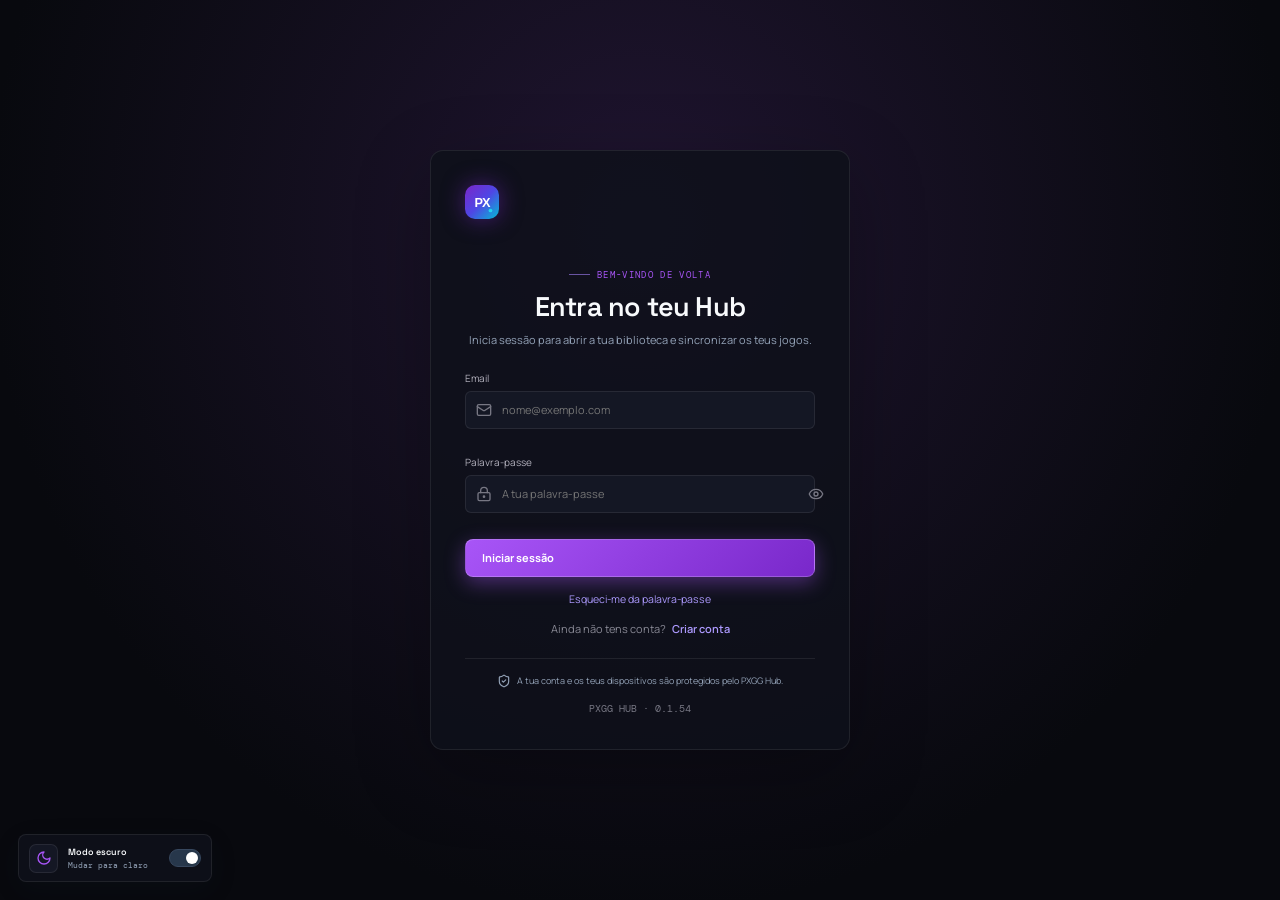
==== commit 64ecf4f0: "Deploy PXGG Hub Web (iOS / WebClip PWA)" ====
--- a/index.html
+++ b/index.html
@@ -2,8 +2,12 @@
 <html lang="pt">
   <head>
     <meta charset="UTF-8"/>
-    <meta name="viewport" content="width=device-width,initial-scale=1.0"/>
+    <meta name="viewport" content="width=device-width, initial-scale=1.0, maximum-scale=1.0, user-scalable=no, viewport-fit=cover"/>
     <meta name="theme-color" content="#0b0b10"/>
+    <meta name="apple-mobile-web-app-capable" content="yes"/>
+    <meta name="apple-mobile-web-app-status-bar-style" content="black-translucent"/>
+    <meta name="apple-mobile-web-app-title" content="PXGG Hub"/>
+    <meta name="format-detection" content="telephone=no"/>
     <meta name="description" content="PXGG Hub - biblioteca privada"/>
     <meta http-equiv="X-Frame-Options" content="DENY"/>
     <title>PXGG Hub</title>
@@ -22,8 +26,8 @@
         }
       });
     </script>
-    <script type="module" crossorigin src="./assets/index-DNM68Bn-.js"></script>
-    <link rel="stylesheet" crossorigin href="./assets/index-BZtn4a83.css">
+    <script type="module" crossorigin src="./assets/index-CWao1bxz.js"></script>
+    <link rel="stylesheet" crossorigin href="./assets/index-BdzdWvqE.css">
   </head>
   <body oncontextmenu="return false;">
     <div id="root"></div>
--- a/assets/index-BdzdWvqE.css
+++ b/assets/index-BdzdWvqE.css
@@ -0,0 +1,3852 @@
+@import url('https://fonts.googleapis.com/css2?family=DM+Mono:wght@400;500&family=DM+Sans:wght@400;500;600;700&family=Manrope:wght@400;500;600;700;800&family=Space+Grotesk:wght@400;500;600;700&display=swap');
+
+:root{--ease-premium:cubic-bezier(.2,.75,.25,1);--motion-fast:180ms;--motion-medium:420ms}html{min-width:0;scroll-behavior:smooth}body{min-width:0}
+
+:root{font-family:'Manrope',sans-serif;color:#eeeef4;background:#0b0b10;font-synthesis:none;text-rendering:optimizeLegibility;-webkit-font-smoothing:antialiased;font-optical-sizing:auto;font-weight:400;--bg:#0b0b10;--panel:#111116;--panel2:#15151c;--line:#22222b;--muted:#777783;--purple:#7958ff;--purple2:#a493ff;--mono:'DM Mono',monospace;--display:'Space Grotesk',sans-serif}*{box-sizing:border-box}body{margin:0;min-width:1000px;min-height:100vh}button{font:inherit;color:inherit}.app-shell{min-height:100vh;background:var(--bg)}.sidebar{position:fixed;z-index:5;inset:0 auto 0 0;width:238px;background:#0d0d12;border-right:1px solid #1e1e26;padding:25px 15px 17px;display:flex;flex-direction:column}.brand{display:flex;align-items:center;gap:11px;padding:0 9px 37px;border:0;background:none;text-align:left;cursor:pointer}.brand-mark{width:34px;height:34px;display:grid;place-items:center;background:var(--purple);border-radius:9px;font-family:var(--display);font-weight:700;font-size:17px;letter-spacing:-2px;box-shadow:0 0 23px #7958ff45}.brand-mark span{color:#d5ccff}.brand-name{font-family:var(--display);font-size:14px;font-weight:700;letter-spacing:1.3px}.brand-name span{display:block;margin-top:1px;color:#777783;font:9px var(--mono);letter-spacing:2px}.library-label{padding:0 11px 10px;color:#656570;font:9px var(--mono);letter-spacing:1.3px}.navigation{display:grid;gap:4px}.nav-item{position:relative;width:100%;height:41px;display:flex;align-items:center;gap:12px;border:1px solid transparent;border-radius:7px;padding:0 11px;background:none;color:#92929e;text-align:left;font-size:13px;cursor:pointer;transition:.18s}.nav-item:hover{background:#17171e;color:#e5e5ef}.nav-item.active{border-color:#312651;background:linear-gradient(90deg,#211a37,#17151e);color:#d4caff}.nav-item.active:before{position:absolute;content:'';left:-1px;top:9px;bottom:9px;width:2px;border-radius:2px;background:var(--purple)}.nav-count{margin-left:auto;color:#5c5c68;font:10px var(--mono)}.sidebar-divider{height:1px;background:#202028;margin:23px 4px 22px}.sidebar-spacer{flex:1}.admin-card{height:59px;display:flex;align-items:center;gap:10px;border:1px solid #25232d;border-radius:8px;background:#131219;padding:0 10px;text-align:left;cursor:pointer;transition:.18s}.admin-card:hover{border-color:#48405f;background:#191621}.admin-icon{width:30px;height:30px;display:grid;place-items:center;border-radius:7px;background:#1c1930;color:#a891ff}.admin-copy{display:grid;gap:3px}.admin-copy strong{font-size:11px;font-weight:600}.admin-copy small{color:#777783;font:9px var(--mono)}.admin-lock{margin-left:auto;color:#777783}.profile-row{height:53px;display:flex;align-items:center;gap:10px;border-top:1px solid #202028;margin-top:14px;padding:13px 5px 0}.avatar{width:29px;height:29px;display:grid;place-items:center;border-radius:50%;background:linear-gradient(135deg,#9d83ff,#5037bd);font:700 12px var(--display);overflow:hidden}.avatar img{width:100%;height:100%;object-fit:cover;border-radius:50%;display:block}.profile-copy{display:grid;gap:2px}.profile-copy strong{font-size:11px}.profile-copy span{color:#777783;font-size:10px}.muted-icon{margin-left:auto;color:#696975}.main-area{min-height:100vh;margin-left:238px}.topbar{position:sticky;z-index:3;top:0;height:64px;padding:0 48px;display:flex;align-items:center;justify-content:space-between;border-bottom:1px solid #1e1e26;background:#0c0c11ed;backdrop-filter:blur(14px)}.breadcrumb{display:flex;align-items:center;gap:11px;color:#777783;font-size:11px}.breadcrumb .slash{color:#3c3c47}.breadcrumb strong{color:#d9d9e2;font-weight:500}.top-actions{display:flex;align-items:center;gap:16px}.status-pill{display:flex;align-items:center;gap:7px;color:#aaaab5;font:10px var(--mono)}.status-pill span,.build-pip,.empty-note span{width:6px;height:6px;border-radius:50%;background:#48d6a0;box-shadow:0 0 9px #48d6a075}.icon-button{width:30px;height:30px;display:grid;place-items:center;border:1px solid #292932;border-radius:7px;background:none;color:#898995;cursor:pointer}.icon-button:hover{color:white;border-color:#4a4a57}.page-content{width:min(1100px,calc(100% - 96px));margin:0 auto}.home-content{padding-top:44px}.welcome-row{display:flex;align-items:flex-end;justify-content:space-between;margin-bottom:23px}.eyebrow{display:flex;align-items:center;gap:7px;color:#a18bff;font:9px var(--mono);letter-spacing:1.35px}.welcome-row h1,.subpage-heading h1{margin:9px 0 4px;font:600 30px var(--display);letter-spacing:-1.2px}.accent-dot{color:var(--purple)}.welcome-subtitle,.subpage-heading>div>p{margin:0;color:#888894;font-size:12px}.build-label{display:flex;align-items:center;gap:8px;padding-bottom:5px;color:#858590;font:9px var(--mono);letter-spacing:.7px}.build-pip{width:5px;height:5px;background:#a38dff;box-shadow:0 0 8px #7958ff}.build-version{padding-left:8px;border-left:1px solid #353540;color:#666672}.hero-card{position:relative;height:267px;overflow:hidden;border:1px solid #292234;border-radius:10px;background:radial-gradient(ellipse at 50% 28%,#292143 0,#171422 35%,#111116 74%)}.hero-grid{position:absolute;inset:0;opacity:.25;background-image:linear-gradient(#4f437333 1px,transparent 1px),linear-gradient(90deg,#4f437333 1px,transparent 1px);background-size:36px 36px;mask-image:linear-gradient(90deg,transparent,#000 34%,#000 68%,transparent)}.hero-orbit{position:absolute;left:50%;top:52%;width:480px;height:180px;border:1px solid #9074ff16;border-radius:50%;transform:translate(-50%,-50%) rotate(-14deg)}.orbit-two{width:570px;height:222px;transform:translate(-50%,-50%) rotate(14deg);border-color:#9074ff10}.hero-content{position:absolute;inset:0;display:flex;flex-direction:column;align-items:center;justify-content:center;text-align:center}.hero-kicker{display:flex;align-items:center;gap:11px;color:#a393dd;font:8px var(--mono);letter-spacing:2px}.kicker-line{width:21px;height:1px;background:#6954a2}.hero-title{margin-top:14px;font:700 31px var(--display);letter-spacing:2px;color:#f0edf9;text-shadow:0 2px 23px #b9a8ff48}.hero-title span{color:#8870ed}.hero-content p{margin:8px 0 14px;color:#a09dab;font-size:11px;line-height:1.65}.primary-button{height:35px;display:flex;align-items:center;gap:9px;padding:0 13px;border:1px solid #927dff;background:#7958ff;color:white;border-radius:6px;font-size:10px;font-weight:600;box-shadow:0 4px 18px #7958ff30;cursor:pointer;transition:.18s}.primary-button:hover{background:#896bff;transform:translateY(-1px)}.button-arrow{margin-left:5px;font-size:14px}.hero-index{position:absolute;top:16px;right:18px;color:#c7badf;font:10px var(--mono)}.hero-index span{padding:0 4px;color:#5f586c}.hero-bottom{position:absolute;left:17px;right:17px;bottom:13px;display:flex;justify-content:space-between;color:#62616e;font:8px var(--mono);letter-spacing:.6px}.section-heading{display:flex;align-items:flex-end;justify-content:space-between;margin:30px 0 15px}.section-heading h2{margin:0 0 4px;font:600 16px var(--display);letter-spacing:-.3px}.section-heading p{margin:0;color:#777783;font-size:10px}.text-button{display:flex;align-items:center;gap:9px;border:0;background:none;color:#a895ff;font-size:10px;cursor:pointer}.text-button span{font-size:14px}.library-grid{display:grid;grid-template-columns:repeat(3,minmax(0,1fr));gap:13px}.library-card{position:relative;min-width:0;height:198px;overflow:hidden;border:1px solid #272730;border-radius:8px;background:#121217;padding:13px;text-align:left}.games-card,.mods-card{cursor:pointer;transition:.18s}.games-card:hover,.mods-card:hover{transform:translateY(-3px);border-color:#554281;background:#15141d}.card-topline{position:relative;z-index:1;display:flex;align-items:center;justify-content:space-between}.card-icon{width:29px;height:29px;display:grid;place-items:center;border:1px solid #373141;border-radius:6px;background:#1a1722;color:#a994ff}.card-index{color:#656570;font:8px var(--mono);letter-spacing:.7px}.card-illustration{position:absolute;top:27px;right:10px;left:10px;height:117px;overflow:hidden;display:grid;place-items:center}.game-disc{position:absolute;width:76px;height:76px;border-radius:50%;border:1px solid #9a81ff88;background:radial-gradient(circle at 37% 32%,#967dff66,#493b8118 68%,transparent 70%);box-shadow:0 0 32px #8b6bff20,inset 0 0 20px #8261ff22}.disc-a{transform:translate(-35px,-4px)}.disc-b{transform:translate(7px,-4px);border-color:#dc78df75;background:radial-gradient(circle at 37% 32%,#df88e055,#713d7915 68%,transparent 70%)}.disc-c{width:22px;height:22px;transform:translate(8px,-4px);border-color:#fff9}.illustration-cross{position:absolute;transform:translate(60px,-35px);font-size:18px;color:#ac94ff}.card-bottom{position:absolute;left:13px;right:13px;bottom:13px;display:flex;align-items:flex-end;justify-content:space-between}.card-bottom h3{margin:0 0 3px;font:600 14px var(--display)}.card-bottom p{margin:0;color:#797985;font-size:9px}.card-go{display:grid;place-items:center;width:25px;height:25px;border:1px solid #33313e;border-radius:50%;color:#ab97ff;font-size:13px}.mod-illustration{opacity:.9}.mod-frame{width:93px;height:69px;position:relative;display:flex;align-items:flex-end;justify-content:space-evenly;padding:0 9px 9px;border:1px solid #7958ff75;border-radius:7px;background:linear-gradient(145deg,#42326680,#17151f);box-shadow:0 8px 35px #7958ff24;transform:perspective(200px) rotateX(9deg) rotateZ(-6deg)}.mod-frame span{position:absolute;top:7px;left:9px;font:700 13px var(--display);color:#cfc2ff}.mod-frame i{width:8px;height:21px;border:1px solid #b39eff88;border-radius:4px 4px 2px 2px;background:linear-gradient(#b29cff55,#6c54b355)}.mod-frame i:nth-of-type(2){height:31px}.mod-frame i:nth-of-type(3){height:16px}.mod-frame i:nth-of-type(4){height:25px}.mod-spark{position:absolute;color:#c1adff;font-size:16px}.spark-a{transform:translate(68px,-38px)}.spark-b{transform:translate(-62px,13px);font-size:12px}.soon-card{background:#101015;border-style:dashed;border-color:#292932}.soon-card .card-icon{color:#797985;background:#17171d;border-color:#303039}.soon-visual{position:absolute;top:33px;left:0;right:0;height:100px;display:grid;place-items:center}.soon-ring{width:54px;height:54px;display:grid;place-items:center;border:1px solid #3b3948;border-radius:50%;color:#8b7ab7;background:radial-gradient(circle,#302b4022,transparent)}.soon-dash{position:absolute;width:7px;height:2px;background:#514b61;transform:rotate(-35deg)}.dash-one{top:28px;left:36%}.dash-two{top:66px;right:30%}.dash-three{top:19px;right:37%}.coming-tag{padding:5px 7px;border:1px solid #33313a;border-radius:4px;color:#777783;font:7px var(--mono);letter-spacing:.6px}.page-footer{display:flex;align-items:center;justify-content:space-between;margin-top:24px;padding:12px 0 18px;border-top:1px solid #1e1e26;color:#5e5e69;font:8px var(--mono);letter-spacing:.55px}.page-footer span:last-child{display:flex;align-items:center;gap:6px}.page-footer svg{color:#777783}.page-footer i{padding:0 3px;color:#41414a;font-style:normal}.subpage-content{min-height:calc(100vh - 64px);display:flex;flex-direction:column;padding-top:52px}.subpage-heading{display:flex;align-items:flex-end;justify-content:space-between;padding-bottom:23px;border-bottom:1px solid #202028}.subpage-heading h1{font-size:28px}.search-box{height:35px;min-width:245px;display:flex;align-items:center;gap:8px;border:1px solid #292932;border-radius:6px;padding:0 9px;color:#777783;background:#111116}.search-box input{width:130px;border:0;outline:0;background:none;color:#eeeef4;font:10px 'Manrope',sans-serif}.search-box input::placeholder{color:#696974}.search-box kbd{margin-left:auto;border:1px solid #33333d;border-radius:3px;padding:2px 4px;color:#747480;font:8px var(--mono)}.empty-state{flex:1;min-height:330px;display:flex;flex-direction:column;align-items:center;justify-content:center;text-align:center}.empty-icon{width:56px;height:56px;display:grid;place-items:center;border:1px solid #3b3157;border-radius:14px;background:#191526;color:#a895ff;box-shadow:0 0 35px #7958ff14}.empty-state h2{margin:18px 0 6px;font:600 17px var(--display)}.empty-state>p{margin:0;color:#84848f;font-size:11px}.empty-note{display:flex;align-items:center;gap:7px;margin-top:23px;color:#6e6d79;font:8px var(--mono);letter-spacing:.8px}.empty-note span{width:5px;height:5px;background:#a38dff}.subpage-content .page-footer{margin-top:0}.settings-panel{margin-top:25px;border:1px solid #25252e;border-radius:8px;background:#111116}.settings-row{min-height:76px;display:flex;align-items:center;justify-content:space-between;padding:14px 17px;border-bottom:1px solid #23232b}.settings-row:last-child{border-bottom:0}.settings-row strong{font-size:11px;font-weight:600}.settings-row p{margin:4px 0 0;color:#777783;font-size:10px}.secondary-button{height:32px;padding:0 11px;border:1px solid #33333e;border-radius:5px;background:#19191f;color:#aaaab5;font-size:10px;cursor:pointer}.secondary-button:disabled{opacity:.55;cursor:not-allowed}.setting-value{display:flex;align-items:center;gap:12px;color:#c4c4ce;font-size:10px}.muted-setting{color:#6e6e79}.modal-backdrop{position:fixed;z-index:10;inset:0;display:grid;place-items:center;padding:20px;background:#050508c9;backdrop-filter:blur(7px)}.admin-modal{position:relative;width:min(410px,100%);padding:32px;border:1px solid #373044;border-radius:12px;background:linear-gradient(150deg,#17141f,#101015 70%);box-shadow:0 24px 100px #000a}.modal-close{position:absolute;top:13px;right:13px;width:29px;height:29px;display:grid;place-items:center;border:1px solid #302e38;border-radius:6px;background:none;color:#85848f;cursor:pointer}.modal-emblem{width:43px;height:43px;display:grid;place-items:center;margin-bottom:20px;border:1px solid #47376b;border-radius:10px;background:#211a34;color:#b5a1ff}.admin-modal h2{margin:10px 0 7px;font:600 22px var(--display);letter-spacing:-.6px}.admin-modal>p{margin:0;color:#9695a1;font-size:11px;line-height:1.7}.modal-notice{display:flex;align-items:center;gap:10px;margin-top:21px;padding:12px;border:1px solid #2d2938;border-radius:7px;background:#15131b;color:#a693f2}.modal-notice span{display:grid;gap:3px}.modal-notice strong{color:#d3d0dc;font-size:10px}.modal-notice small{color:#797783;font-size:9px}.modal-button{width:100%;margin-top:15px;background:#7958ff;border-color:#927dff;color:white}.modal-button:hover{background:#896bff}
+
+@media(min-width:1500px){.page-content{width:min(1120px,calc(100% - 128px))}.home-content{padding-top:54px}.hero-card{height:295px}.library-card{height:215px}}@media(max-width:1180px){.sidebar{width:210px}.main-area{margin-left:210px}.topbar{padding:0 30px}.page-content{width:calc(100% - 60px)}.hero-card{height:240px}.library-card{height:184px}.card-bottom p{font-size:8px}}
+
+.catalog-grid{display:grid;grid-template-columns:repeat(auto-fill,minmax(220px,1fr));gap:14px;padding:20px 0}.item-card{overflow:hidden;border:1px solid #282832;border-radius:8px;background:#121217}.item-cover{height:124px;position:relative;background:radial-gradient(ellipse at center,#34284e,#15141b 68%);display:grid;place-items:center}.item-cover img{width:100%;height:100%;object-fit:cover}.item-cover-placeholder{color:#ac94ff}.item-version{position:absolute;right:9px;top:9px;padding:4px 6px;border:1px solid #544779;border-radius:4px;background:#171321;color:#c1b2ef;font:9px var(--mono)}.item-body{padding:12px}.item-card-heading{display:flex;align-items:center;justify-content:space-between}.item-card-heading h3{margin:0;font:600 14px var(--display)}.item-size{color:#747480;font:9px var(--mono)}.item-body>p{min-height:32px;color:#898894;font-size:10px;line-height:1.5}.tag-row{display:flex;gap:5px;min-height:19px;margin:8px 0}.tag-row span{padding:3px 6px;border:1px solid #302d3b;border-radius:4px;color:#9990b3;font:8px var(--mono)}.item-body .primary-button{width:100%;justify-content:center}.admin-login{max-width:410px;margin:54px auto;padding:24px;border:1px solid #292832;border-radius:9px;background:#121217;display:grid;gap:12px}.admin-login h2,.admin-dashboard h2,.downloads-heading h2{margin:0;font:600 17px var(--display)}.admin-login p,.security-caption{color:#85848f;font-size:10px;line-height:1.6}.admin-login input,.admin-dashboard input,.admin-dashboard select,.settings-panel select{height:34px;padding:0 9px;border:1px solid #32323c;border-radius:5px;background:#15151b;color:#e9e9f0;font:11px 'Manrope',sans-serif}.admin-dashboard{display:grid;gap:14px;padding:22px 0}.admin-dashboard .settings-panel{padding:16px;display:grid;gap:10px}.admin-dashboard h3{margin:0;font:600 13px var(--display)}.admin-dashboard>button,.admin-dashboard .settings-panel button,.download-row button{min-height:29px;padding:0 9px;border:1px solid #33333e;border-radius:5px;background:#19191f;color:#b9b8c3;font-size:10px;cursor:pointer}.admin-dashboard .primary-button{background:#7958ff;color:white;border-color:#927dff}.admin-dashboard input{width:100%}.download-row{display:flex;align-items:center;gap:12px;padding:11px;border-bottom:1px solid #25252d;color:#bbb;font-size:10px}.download-row progress{width:100px;accent-color:#7958ff}.download-row strong{min-width:130px}.download-row span{color:#898894}.toast{position:fixed;z-index:20;right:24px;bottom:22px;max-width:480px;display:flex;align-items:center;gap:10px;padding:12px 15px;border:1px solid #49405e;border-radius:7px;background:#1b1725;color:#e0d9f2;box-shadow:0 9px 35px #0008;font-size:11px;cursor:pointer}.page-content select{color:#eee;background:#15151b;border:1px solid #33333e;border-radius:5px;padding:7px}.subpage-content>h2{margin-top:28px;font:600 16px var(--display)}.admin-dashboard p{color:#8b8a96;font-size:10px}
+.login-screen{min-height:100vh;display:grid;place-items:center;padding:24px;background:radial-gradient(ellipse at 50% 32%,#211a35,#0b0b10 60%)}.login-card{width:min(420px,100%);padding:34px;border:1px solid #30283f;border-radius:13px;background:#111116;box-shadow:0 26px 100px #0008}.login-brand{padding:0 0 30px}.login-card>.eyebrow{margin-bottom:12px}.login-card h1{margin:0;font:600 27px var(--display);letter-spacing:-.8px}.login-subtitle{margin:8px 0 24px;color:#8b8996;font-size:11px}.login-card form{display:grid;gap:14px}.login-card label{display:grid;gap:6px;color:#b3b1bd;font-size:10px}.login-card input{height:38px;padding:0 11px;border:1px solid #34313d;border-radius:6px;outline:none;background:#17171e;color:#eeeef4;font:11px 'Manrope',sans-serif}.login-card input:focus{border-color:#8064e7;box-shadow:0 0 0 2px #7958ff22}.login-submit{height:39px;justify-content:center;margin-top:5px}.login-switch{display:block;margin:16px auto 0;border:0;background:none;color:#ad9aff;font-size:10px;cursor:pointer}.login-foot{margin-top:22px;padding-top:15px;border-top:1px solid #25232d;color:#74727e;font-size:9px;line-height:1.6;text-align:center}.login-foot strong{color:#c7b8ff}.login-error{padding:9px;border:1px solid #603737;border-radius:5px;background:#291719;color:#ffb8b8;font-size:10px}.logout-small{margin-left:auto;border:0;background:none;color:#8a8995;font-size:9px;cursor:pointer}.logout-small:hover{color:#f3a4a4}.admin-inline{display:flex;gap:8px}.admin-inline input{flex:1}.admin-list-row{display:flex;align-items:center;gap:12px;padding:9px 0;border-bottom:1px solid #26252d}.admin-list-row>span{display:grid;gap:3px;flex:1}.admin-list-row small,.admin-list-row code{color:#82818c;font:9px var(--mono)}.admin-fields{display:grid;gap:10px}.admin-fields textarea{min-height:65px;padding:9px;border:1px solid #32323c;border-radius:5px;background:#15151b;color:#eeeef4;font:11px 'Manrope',sans-serif}.admin-fields small{color:#85848f;font-size:9px;line-height:1.5}
+/* Premium motion, responsive layout, and global performance mode */
+:root{--ease-premium:cubic-bezier(.2,.75,.25,1);--motion-fast:180ms;--motion-medium:420ms}
+html{min-width:0;scroll-behavior:smooth}body{min-width:0}
+.app-shell{animation:hub-enter .48s var(--ease-premium) both}.page-content{animation:page-enter .38s var(--ease-premium) both}.hero-card{box-shadow:0 16px 65px #0003,inset 0 1px #ffffff08}.hero-grid{animation:grid-drift 28s linear infinite}.hero-orbit{animation:orbit-breathe 8s ease-in-out infinite alternate}.orbit-two{animation-delay:-4s}.hero-title{animation:title-enter .65s var(--ease-premium) both}
+.library-card,.item-card,.settings-panel,.admin-card,.nav-item,.primary-button,.secondary-button,.icon-button{transition:transform var(--motion-fast) var(--ease-premium),border-color var(--motion-fast) ease,background-color var(--motion-fast) ease,box-shadow var(--motion-fast) ease,color var(--motion-fast) ease}.library-card,.item-card{animation:card-enter .45s var(--ease-premium) both}.library-grid>.library-card:nth-child(2),.catalog-grid>.item-card:nth-child(2){animation-delay:55ms}.library-grid>.library-card:nth-child(3),.catalog-grid>.item-card:nth-child(3){animation-delay:100ms}.games-card:hover,.mods-card:hover,.item-card:hover{box-shadow:0 15px 38px #0005,0 0 0 1px #7958ff20}.item-cover img{transition:transform .45s var(--ease-premium),filter .3s ease}.item-card:hover .item-cover img{transform:scale(1.04);filter:saturate(1.08)}
+button:focus-visible,input:focus-visible,select:focus-visible{outline:2px solid #a995ff;outline-offset:3px}.nav-item:focus-visible,.primary-button:focus-visible,.secondary-button:focus-visible{outline-offset:2px}.primary-button:disabled{opacity:.55;cursor:not-allowed;transform:none;box-shadow:none}.settings-panel{overflow:hidden;box-shadow:0 15px 45px #0002}.settings-row{gap:22px}.setting-copy{max-width:540px}.optimize-row{min-height:94px;background:radial-gradient(ellipse at 100% 0,#7958ff12,transparent 55%),#131219}.optimize-row>div:first-child strong{font:600 13px var(--display)}.optimize-button{min-width:174px;min-height:42px;display:flex;align-items:center;justify-content:center;gap:9px;padding:0 12px;border:1px solid #4a3c70;border-radius:7px;background:linear-gradient(135deg,#231b37,#17151e);color:#c7b6ff;font:600 10px var(--mono);letter-spacing:.55px;cursor:pointer;box-shadow:inset 0 1px #ffffff08,0 5px 18px #0003}.optimize-button:hover{transform:translateY(-2px);border-color:#8767ee;box-shadow:0 8px 22px #7958ff25}.optimize-button.enabled{border-color:#397a65;background:linear-gradient(135deg,#17342c,#14221e);color:#8ce2bd}.optimize-button .optimize-state{padding-left:8px;border-left:1px solid currentColor;font-size:8px;opacity:.7}.path-value{max-width:560px;overflow-wrap:anywhere}.settings-feedback{color:#8ce2bd;font-size:10px}.downloads-heading{display:flex;align-items:center;justify-content:space-between;margin:30px 0 12px}.downloads-heading h2{margin:0;font:600 17px var(--display)}.downloads-heading p{margin:5px 0 0;color:#82818d;font-size:10px}.downloads-heading>span{display:grid;place-items:center;width:31px;height:27px;border:1px solid #312b40;border-radius:6px;background:#181522;color:#b6a6ee;font:10px var(--mono)}.downloads-empty{min-height:74px;display:flex;align-items:center;gap:10px;padding:0 16px;border:1px dashed #302e38;border-radius:7px;background:#101015;color:#83828e;font-size:10px}.downloads-empty svg{color:#a38dff}.toast{animation:toast-in .28s var(--ease-premium) both}
+@keyframes hub-enter{from{opacity:0}to{opacity:1}}@keyframes page-enter{from{opacity:0}to{opacity:1}}@keyframes title-enter{from{opacity:0;transform:translateY(7px);filter:blur(5px)}to{opacity:1;transform:translateY(0);filter:blur(0)}}@keyframes card-enter{from{opacity:0;transform:translateY(9px)}to{opacity:1;transform:translateY(0)}}@keyframes grid-drift{to{background-position:36px 36px}}@keyframes orbit-breathe{from{opacity:.55;transform:translate(-50%,-50%) rotate(-14deg) scale(.98)}to{opacity:1;transform:translate(-50%,-50%) rotate(-10deg) scale(1.03)}}@keyframes toast-in{from{opacity:0;transform:translateY(8px)}to{opacity:1;transform:translateY(0)}}
+.optimize-mode,.optimize-mode *,.optimize-mode *::before,.optimize-mode *::after{scroll-behavior:auto!important;animation-duration:.01ms!important;animation-iteration-count:1!important;transition-duration:.01ms!important;caret-color:auto!important}.optimize-mode .hero-card,.optimize-mode .library-card,.optimize-mode .item-card,.optimize-mode .settings-panel{box-shadow:none!important;backdrop-filter:none!important}.optimize-mode .hero-grid,.optimize-mode .hero-orbit,.optimize-mode .mod-spark,.optimize-mode .game-disc{animation:none!important}
+@media(max-width:900px){.sidebar{width:190px;padding-inline:11px}.main-area{margin-left:190px}.topbar{padding:0 22px}.page-content{width:calc(100% - 44px)}.home-content{padding-top:32px}.hero-card{height:230px}.library-grid{grid-template-columns:repeat(2,minmax(0,1fr))}.soon-card{display:none}.subpage-content{padding-top:36px}.subpage-heading{align-items:flex-start;gap:16px;flex-direction:column}.search-box{width:100%}.search-box input{flex:1;width:auto}.download-row{flex-wrap:wrap}.download-row strong{flex:1}}
+@media(max-width:640px){.sidebar{position:sticky;inset:0 0 auto;width:100%;height:auto;padding:10px 12px;display:grid;grid-template-columns:auto 1fr;gap:8px;border-right:0;border-bottom:1px solid #25252e}.brand{padding:0;gap:8px}.brand-mark{width:30px;height:30px}.brand-name{font-size:12px}.brand-name span{font-size:8px}.library-label,.sidebar-divider,.sidebar-spacer,.admin-card,.profile-row{display:none}.navigation{display:flex;justify-content:flex-end;gap:3px}.nav-item{width:auto;height:34px;gap:6px;padding:0 8px;font-size:10px}.nav-item svg{width:15px}.main-area{margin-left:0}.topbar{height:48px;padding:0 16px}.top-actions{gap:10px}.status-pill{font-size:8px}.page-content{width:calc(100% - 32px)}.home-content{padding-top:27px}.welcome-row{align-items:flex-start;gap:10px;flex-direction:column}.welcome-row h1,.subpage-heading h1{font-size:26px}.hero-card{height:230px}.hero-title{font-size:24px;letter-spacing:1px}.hero-content p{font-size:10px}.hero-bottom{font-size:7px}.library-grid{grid-template-columns:1fr}.library-card{height:170px}.soon-card{display:block}.section-heading{align-items:flex-start;gap:10px}.subpage-content{padding-top:28px}.subpage-heading{padding-bottom:18px}.settings-row{align-items:flex-start;flex-direction:column;gap:12px}.settings-row>*{max-width:100%}.optimize-row{align-items:stretch}.optimize-button{width:100%}.settings-row select{align-self:flex-start}.catalog-grid{grid-template-columns:1fr}.page-footer{gap:10px;flex-direction:column;align-items:flex-start;font-size:7px}.login-card{padding:25px}.download-row{gap:8px}.download-row progress{flex:1}.download-row button{min-height:32px}}
+@media(prefers-reduced-motion:reduce){:root{scroll-behavior:auto}*,*::before,*::after{animation-duration:.01ms!important;animation-iteration-count:1!important;transition-duration:.01ms!important;scroll-behavior:auto!important}}
+/* Steam-like download dock and library */
+.main-area{padding-bottom:82px}.download-dock{position:fixed;z-index:8;left:calc(238px + 22px);right:22px;bottom:14px;min-height:72px;display:flex;align-items:center;gap:14px;padding:11px 16px;border:1px solid #393149;border-radius:10px;background:linear-gradient(110deg,#17151fef,#101015f5);backdrop-filter:blur(16px);box-shadow:0 14px 45px #0009,inset 0 1px #ffffff09;text-align:left;cursor:pointer;transition:transform .2s ease,border-color .2s ease,box-shadow .2s ease}.download-dock:hover{transform:translateY(-2px);border-color:#6a568f;box-shadow:0 17px 50px #000a,0 0 22px #7958ff17}.dock-icon{width:39px;height:39px;flex:0 0 39px;display:grid;place-items:center;border:1px solid #493b68;border-radius:9px;background:#211b30;color:#b7a2ff}.dock-copy{min-width:0;flex:1;display:grid;gap:4px}.dock-copy strong{font:600 11px var(--display);color:#f1eff8}.dock-copy small{color:#8c8999;font:9px var(--mono)}.dock-progress{height:3px;overflow:hidden;border-radius:3px;background:#302d38}.dock-progress i{display:block;height:100%;border-radius:3px;background:linear-gradient(90deg,#7958ff,#b49cff);transition:width .3s ease}.dock-open{display:flex;align-items:center;gap:9px;color:#a996ed;font:9px var(--mono);letter-spacing:.5px}.dock-open span{font-size:15px}.downloads-home-card{cursor:pointer;transition:transform .18s ease,border-color .18s ease}.downloads-home-card:hover{transform:translateY(-3px);border-color:#554281;background:#15141d}.downloads-home-card .soon-visual{opacity:.85}
+.downloads-page{padding:20px 0 24px}.download-summary{min-height:132px;display:flex;align-items:center;justify-content:space-between;gap:20px;padding:22px 25px;border:1px solid #302a3d;border-radius:10px;background:radial-gradient(ellipse at 15% 0,#7958ff16,transparent 50%),linear-gradient(135deg,#17141f,#111116 68%);box-shadow:0 15px 50px #0003}.download-summary h2{margin:11px 0 5px;font:600 19px var(--display)}.download-summary p{margin:0;color:#858390;font-size:10px}.download-summary-ring{width:78px;height:78px;flex:0 0 78px;display:grid;place-content:center;justify-items:center;gap:2px;border:1px solid #483b63;border-radius:50%;background:radial-gradient(circle at center,#231c33 53%,transparent 55%);box-shadow:inset 0 0 24px #7958ff14}.download-summary-ring strong{font:600 17px var(--display);color:#ddd4ff}.download-summary-ring span{color:#827b95;font:7px var(--mono);letter-spacing:.6px}.download-group{margin-top:22px}.download-group-heading{display:flex;align-items:center;gap:9px;margin-bottom:9px}.download-group-heading h3{margin:0;font:600 12px var(--display)}.download-group-heading>span{min-width:21px;padding:3px 5px;border:1px solid #302c3b;border-radius:4px;background:#17151e;color:#a59bbd;text-align:center;font:8px var(--mono)}.download-library-row{min-height:76px;display:flex;align-items:center;gap:13px;padding:12px 14px;border:1px solid #26252e;border-bottom:0;background:linear-gradient(90deg,#141319,#111116);transition:background .16s ease}.download-library-row:first-of-type{border-radius:8px 8px 0 0}.download-library-row:last-of-type{border-bottom:1px solid #26252e;border-radius:0 0 8px 8px}.download-library-row:only-of-type{border-radius:8px}.download-library-row:hover{background:#191720}.download-library-icon{width:33px;height:33px;flex:0 0 33px;display:grid;place-items:center;border:1px solid #332e40;border-radius:7px;background:#1a1721;color:#a995e9}.download-library-main{min-width:0;flex:1}.download-library-title{display:flex;align-items:center;gap:9px}.download-library-title strong{overflow:hidden;color:#e8e6ef;font:600 10px var(--display);text-overflow:ellipsis;white-space:nowrap}.download-status{padding:3px 6px;border:1px solid #38313f;border-radius:4px;color:#9b93ac;font:7px var(--mono);white-space:nowrap}.status-downloading{border-color:#493c6c;color:#b5a1ff}.status-paused{border-color:#5a4a2a;color:#e4c582}.status-completed{border-color:#275540;color:#8cdbac}.status-error{border-color:#603737;color:#ffadad}.download-library-meta{overflow:hidden;margin-top:5px;color:#7f7d89;font:8px var(--mono);text-overflow:ellipsis;white-space:nowrap}.download-library-progress{height:3px;overflow:hidden;margin-top:8px;border-radius:4px;background:#302e36}.download-library-progress i{display:block;height:100%;border-radius:4px;background:linear-gradient(90deg,#7554ed,#a991ff);transition:width .25s ease}.download-library-progress .progress-paused{background:#d6b86e}.download-library-progress .progress-completed{background:#59be87}.download-library-progress .progress-error{background:#d96b6b}.download-library-percent{width:38px;color:#aaa6b4;text-align:right;font:9px var(--mono)}.download-library-actions{display:flex;gap:5px}.download-library-actions button{width:29px;height:29px;display:grid;place-items:center;border:1px solid #34313b;border-radius:6px;background:#19181f;color:#aaa5b5;cursor:pointer}.download-library-actions button:hover{border-color:#66538a;color:#e4d9ff}.download-empty-state{min-height:285px}.download-empty-state .empty-icon{margin-top:20px}
+@media(max-width:900px){.download-dock{left:calc(190px + 16px);right:16px}.dock-open{font-size:8px}}
+@media(max-width:640px){.main-area{padding-bottom:82px}.download-dock{left:9px;right:9px;bottom:8px;min-height:63px;padding:9px 11px;gap:10px}.dock-icon{width:34px;height:34px;flex-basis:34px}.dock-copy strong{font-size:10px}.dock-copy small{font-size:8px}.dock-open{font-size:0}.dock-open span{font-size:16px}.download-summary{min-height:115px;padding:16px}.download-summary h2{font-size:16px}.download-summary p{max-width:240px;line-height:1.5}.download-summary-ring{width:62px;height:62px;flex-basis:62px}.download-library-row{gap:8px;padding:10px 8px}.download-library-icon{width:28px;height:28px;flex-basis:28px}.download-library-percent{width:30px;font-size:8px}.download-library-actions{gap:3px}.download-library-actions button{width:25px;height:25px}.download-library-title{gap:5px}.download-status{font-size:6px;padding:3px 4px}.download-library-meta{font-size:7px}}
+.fix-card{cursor:pointer;transition:transform .18s ease,border-color .18s ease,background .18s ease}.fix-card:hover{transform:translateY(-3px);border-color:#4b765c;background:#151b18}.fix-card .card-icon{color:#9dd6a8;border-color:#344638;background:#18221b}.fix-visual{position:absolute;top:31px;left:0;right:0;height:106px;display:grid;place-items:center;color:#91c49a}.fix-glow{position:absolute;width:120px;height:70px;border-radius:50%;background:radial-gradient(ellipse,#73c68122,transparent 70%)}.fix-visual>svg{position:relative;z-index:1;filter:drop-shadow(0 4px 15px #62bc762e);transform:rotate(-18deg)}.fix-spark{position:absolute;transform:translate(48px,-26px);color:#c2e0a7;font-size:16px}.fix-card .card-go{color:#9dd6a8;border-color:#344638}
+/* Theme tokens and complete palette application */
+html[data-theme="ocean"]{--theme-bg:#edf5f5;--theme-panel:#ffffff;--theme-panel-alt:#f5f9f9;--theme-line:#d9e4e6;--theme-text:#21343b;--theme-muted:#61747c;--theme-accent:#087f95;--theme-accent2:#22a995;color-scheme:light;color:var(--theme-text);background:var(--theme-bg)}
+html[data-theme="sunset"]{--theme-bg:#faf1e9;--theme-panel:#fffaf5;--theme-panel-alt:#fff4eb;--theme-line:#ead9cc;--theme-text:#45342f;--theme-muted:#88736a;--theme-accent:#dd654e;--theme-accent2:#edaa50;color-scheme:light;color:var(--theme-text);background:var(--theme-bg)}
+html[data-theme="forest"]{--theme-bg:#eef4ed;--theme-panel:#fbfdf9;--theme-panel-alt:#f3f8f1;--theme-line:#d6e2d2;--theme-text:#293b30;--theme-muted:#687d6b;--theme-accent:#388255;--theme-accent2:#86b96c;color-scheme:light;color:var(--theme-text);background:var(--theme-bg)}
+html[data-theme="midnight"]{--theme-bg:#edf2fb;--theme-panel:#ffffff;--theme-panel-alt:#f4f7ff;--theme-line:#dbe3f1;--theme-text:#26344b;--theme-muted:#65748b;--theme-accent:#3979df;--theme-accent2:#49abc7;color-scheme:light;color:var(--theme-text);background:var(--theme-bg)}
+html[data-theme] body,html[data-theme] .app-shell,html[data-theme] .main-area{background:var(--theme-bg)!important;color:var(--theme-text)}
+html[data-theme] .sidebar,html[data-theme] .topbar,html[data-theme] .settings-panel,html[data-theme] .item-card,html[data-theme] .library-card,html[data-theme] .download-library-row,html[data-theme] .settings-row,html[data-theme] .search-box,html[data-theme] .admin-login,html[data-theme] .login-card,html[data-theme] .downloads-empty,html[data-theme] .download-dock{background:var(--theme-panel)!important;border-color:var(--theme-line)!important;color:var(--theme-text)}
+html[data-theme] .sidebar{box-shadow:2px 0 16px #1b35410b}html[data-theme] .topbar{background:color-mix(in srgb,var(--theme-panel) 92%,transparent)!important;backdrop-filter:blur(14px)}
+html[data-theme] .nav-item,html[data-theme] .breadcrumb,html[data-theme] .welcome-row h1,html[data-theme] .subpage-heading h1,html[data-theme] .section-heading h2,html[data-theme] .card-bottom h3,html[data-theme] .item-card-heading h3,html[data-theme] .settings-row strong,html[data-theme] .download-library-title strong,html[data-theme] .downloads-heading h2,html[data-theme] .admin-modal h2,html[data-theme] .login-card h1,html[data-theme] .theme-name{color:var(--theme-text)}
+html[data-theme] .nav-item{color:var(--theme-muted)}html[data-theme] .nav-item:hover{background:var(--theme-panel-alt);color:var(--theme-text)}html[data-theme] .nav-item.active{background:color-mix(in srgb,var(--theme-accent) 11%,var(--theme-panel))!important;border-color:color-mix(in srgb,var(--theme-accent) 30%,var(--theme-line))!important;color:var(--theme-accent)}html[data-theme] .nav-item.active:before{background:var(--theme-accent)}html[data-theme] .nav-count,html[data-theme] .library-label,html[data-theme] .build-label,html[data-theme] .breadcrumb .slash{color:var(--theme-muted)}
+html[data-theme] .welcome-subtitle,html[data-theme] .subpage-heading>div>p,html[data-theme] .section-heading p,html[data-theme] .card-bottom p,html[data-theme] .settings-row p,html[data-theme] .download-summary p,html[data-theme] .downloads-heading p,html[data-theme] .item-body>p,html[data-theme] .empty-state>p,html[data-theme] .download-library-meta,html[data-theme] .theme-description{color:var(--theme-muted)}
+html[data-theme] .primary-button,html[data-theme] .admin-dashboard .primary-button{background:var(--theme-accent)!important;border-color:var(--theme-accent)!important;box-shadow:0 4px 15px color-mix(in srgb,var(--theme-accent) 20%,transparent)}html[data-theme] .primary-button:hover{filter:brightness(1.07)}html[data-theme] .secondary-button,html[data-theme] .download-library-actions button,html[data-theme] .icon-button,html[data-theme] .admin-dashboard>button{background:var(--theme-panel-alt)!important;border-color:var(--theme-line)!important;color:var(--theme-text)}
+html[data-theme] .brand-mark{background:linear-gradient(135deg,#167f9a,#25b6a3)!important;box-shadow:0 4px 13px #168a9d30!important}html[data-theme] .brand-mark svg{display:block;width:100%;height:100%}
+html[data-theme] .hero-card{border-color:color-mix(in srgb,var(--theme-accent) 28%,var(--theme-line));background:radial-gradient(ellipse at 50% 20%,color-mix(in srgb,var(--theme-accent) 23%,var(--theme-panel)),var(--theme-panel) 78%)!important}html[data-theme] .hero-grid{opacity:.11}html[data-theme] .hero-title{color:var(--theme-text);text-shadow:none}html[data-theme] .hero-title span,html[data-theme] .accent-dot,html[data-theme] .text-button{color:var(--theme-accent)}html[data-theme] .hero-content p{color:var(--theme-muted)}html[data-theme] .hero-kicker,html[data-theme] .eyebrow{color:var(--theme-accent)}html[data-theme] .hero-bottom{color:var(--theme-muted)}html[data-theme] .hero-orbit{border-color:color-mix(in srgb,var(--theme-accent) 18%,transparent)}
+html[data-theme] .library-card,html[data-theme] .item-card,html[data-theme] .settings-panel,html[data-theme] .download-library-row{box-shadow:0 5px 18px #29444a0a}html[data-theme] .library-card:hover,html[data-theme] .item-card:hover{background:var(--theme-panel-alt)!important;border-color:color-mix(in srgb,var(--theme-accent) 40%,var(--theme-line))!important}html[data-theme] .card-icon,html[data-theme] .empty-icon,html[data-theme] .download-library-icon{background:color-mix(in srgb,var(--theme-accent) 10%,var(--theme-panel))!important;border-color:color-mix(in srgb,var(--theme-accent) 25%,var(--theme-line))!important;color:var(--theme-accent)}
+html[data-theme] .settings-section-heading h2,html[data-theme] .download-group-heading h3{color:var(--theme-text)}html[data-theme] .settings-row{border-color:var(--theme-line)}html[data-theme] .settings-row input,html[data-theme] .settings-row select,html[data-theme] .settings-panel select,html[data-theme] .login-card input,html[data-theme] .admin-dashboard input,html[data-theme] .admin-dashboard select{background:var(--theme-panel-alt)!important;border-color:var(--theme-line)!important;color:var(--theme-text)}html[data-theme] .search-box input{color:var(--theme-text)}html[data-theme] .search-box kbd{border-color:var(--theme-line);color:var(--theme-muted)}
+html[data-theme] .page-footer{border-color:var(--theme-line);color:var(--theme-muted)}html[data-theme] .page-footer i{color:var(--theme-line)}html[data-theme] .sidebar-divider,html[data-theme] .profile-row{border-color:var(--theme-line)}html[data-theme] .admin-card{background:var(--theme-panel-alt);border-color:var(--theme-line)}html[data-theme] .admin-copy strong{color:var(--theme-text)}html[data-theme] .profile-copy strong{color:var(--theme-text)}html[data-theme] .status-pill,html[data-theme] .profile-copy span{color:var(--theme-muted)}html[data-theme] .login-screen{background:radial-gradient(ellipse at 50% 25%,color-mix(in srgb,var(--theme-accent) 14%,var(--theme-bg)),var(--theme-bg) 72%)}html[data-theme] .login-card{box-shadow:0 22px 75px #253d4118}html[data-theme] .login-subtitle,html[data-theme] .login-foot{color:var(--theme-muted)}html[data-theme] .login-switch{color:var(--theme-accent)}html[data-theme] .login-foot{border-color:var(--theme-line)}
+html[data-theme] .download-dock{background:color-mix(in srgb,var(--theme-panel) 92%,transparent)!important;box-shadow:0 10px 35px #1b35411f,inset 0 1px #ffffff60}html[data-theme] .dock-copy strong{color:var(--theme-text)}html[data-theme] .dock-copy small{color:var(--theme-muted)}html[data-theme] .dock-icon{background:color-mix(in srgb,var(--theme-accent) 10%,var(--theme-panel));border-color:color-mix(in srgb,var(--theme-accent) 24%,var(--theme-line));color:var(--theme-accent)}html[data-theme] .dock-progress{background:var(--theme-line)}html[data-theme] .dock-progress i,html[data-theme] .download-library-progress i{background:linear-gradient(90deg,var(--theme-accent),var(--theme-accent2))}
+html[data-theme] .toast{background:var(--theme-panel)!important;border-color:var(--theme-line);color:var(--theme-text);box-shadow:0 10px 35px #1b35411f}html[data-theme] .download-status{border-color:var(--theme-line)}html[data-theme] .download-status.status-downloading{color:var(--theme-accent)}html[data-theme] .tag-row span{border-color:var(--theme-line);color:var(--theme-muted)}html[data-theme] .soon-ring{border-color:var(--theme-line);color:var(--theme-accent)}html[data-theme] .soon-dash{background:var(--theme-accent2)}
+.settings-section{margin-top:24px}.settings-section:first-child{margin-top:24px}.settings-section-heading{display:flex;align-items:flex-end;justify-content:space-between;margin-bottom:14px}.settings-section-heading h2{margin:7px 0 3px;font:600 18px var(--display);color:#202f35}.settings-section-heading p{margin:0;color:#75858a;font-size:10px}.settings-general{padding-top:22px;border-top:1px solid #22222b}.theme-grid{display:grid;grid-template-columns:repeat(4,minmax(0,1fr));gap:12px}.theme-card{min-width:0;display:grid;gap:8px;padding:9px;border:1px solid #dce5e5;border-radius:9px;background:#fff;color:#25383e;text-align:left;cursor:pointer;transition:transform .18s ease,border-color .18s ease,box-shadow .18s ease}.theme-card:hover{transform:translateY(-2px);box-shadow:0 9px 23px #233b3d13}.theme-card.selected{border-color:#168c9b;box-shadow:0 0 0 2px #168c9b28}.theme-preview{position:relative;height:77px;display:flex;align-items:flex-start;gap:5px;overflow:hidden;padding:8px;border:1px solid #d9e3e5;border-radius:6px;background:#eef7f8}.theme-preview i{width:14px;height:14px;border-radius:50%;box-shadow:0 1px 5px #0002}.theme-preview b{position:absolute;right:8px;bottom:8px;color:#33474b;font:600 10px var(--display)}.theme-sunset .theme-preview{background:#fff5ec}.theme-forest .theme-preview{background:#eff7ef}.theme-midnight .theme-preview{background:#eef3ff;border-color:#dbe3f1}.theme-midnight .theme-preview b{color:#26344b}.theme-name{display:flex;align-items:center;justify-content:space-between;font:600 11px var(--display)}.theme-selected{color:#168c9b;font:8px var(--mono);letter-spacing:.6px}.theme-description{color:#75858a;font-size:9px;line-height:1.45}.settings-feedback{margin:10px 0;color:#438b61;font-size:10px}
+.steam-download-feature{position:relative;min-height:226px;display:flex;align-items:flex-end;justify-content:space-between;gap:24px;overflow:hidden;margin:20px 0 23px;padding:25px;border:1px solid #d9e4e6;border-radius:10px;background:linear-gradient(120deg,#157f91,#204b5b 56%,#1c3441);color:#fff;box-shadow:0 12px 35px #173d4518}.steam-download-cover{position:absolute;inset:0;width:100%;height:100%;object-fit:cover;object-position:center 40%}.steam-download-shade{position:absolute;inset:0;background:linear-gradient(90deg,#102d37f2 0%,#123643d9 47%,#12364335 100%)}.steam-download-feature-copy{position:relative;z-index:1;max-width:660px;flex:1}.steam-download-feature .eyebrow{color:#b5f0e6}.steam-download-feature h2{margin:12px 0 6px;color:#fff;font:600 25px var(--display);letter-spacing:-.5px}.steam-download-feature p{margin:0 0 18px;color:#d4e4e8;font-size:11px}.steam-feature-meter{max-width:520px}.steam-feature-meter>div{display:flex;justify-content:space-between;gap:12px;margin-bottom:6px;color:#e2eff1;font-size:9px}.steam-feature-meter strong{font:9px var(--mono)}.steam-feature-meter progress{width:100%;height:6px;accent-color:#43d1ac}.steam-feature-stats{position:relative;z-index:1;display:flex;gap:21px;padding:0 0 2px}.steam-feature-stats span{display:grid;gap:5px}.steam-feature-stats small{color:#b7cbd0;font:8px var(--mono);letter-spacing:.7px}.steam-feature-stats strong{color:#fff;font:600 11px var(--display)}.steam-download-feature~.download-summary{display:none}.download-library-icon{width:68px;height:48px;flex:0 0 68px;overflow:hidden;border-radius:5px}.download-library-icon img{width:100%;height:100%;object-fit:cover}.download-library-row:first-of-type{border-radius:7px 7px 0 0}.download-library-row:last-of-type{border-radius:0 0 7px 7px}
+@media(max-width:900px){.theme-grid{grid-template-columns:repeat(2,minmax(0,1fr))}.steam-download-feature{align-items:flex-start;flex-direction:column;min-height:240px}.steam-feature-stats{gap:16px}}
+@media(max-width:640px){.theme-grid{grid-template-columns:1fr 1fr;gap:8px}.theme-card{padding:7px}.theme-preview{height:58px}.theme-description{font-size:8px}.settings-section-heading h2{font-size:16px}.steam-download-feature{min-height:250px;gap:15px;padding:18px}.steam-download-feature h2{font-size:20px}.steam-feature-stats{width:100%;justify-content:space-between;gap:8px}.steam-feature-stats strong{font-size:9px}.download-library-icon{width:47px;height:38px;flex-basis:47px}}
+.appearance-toggle{min-height:43px;width:100%;display:flex;align-items:center;gap:10px;padding:6px 9px;border:1px solid #dbe5e5;border-radius:8px;background:#fff;color:#31454b;text-align:left;cursor:pointer;transition:background .18s ease,border-color .18s ease,transform .18s ease}.appearance-toggle:hover{transform:translateY(-1px);border-color:#95b8bd;background:#f8fbfb}.appearance-toggle:disabled{opacity:.55;cursor:wait;transform:none}.appearance-toggle-icon{width:29px;height:29px;display:grid;place-items:center;border:1px solid #dce7e7;border-radius:7px;background:#eef7f7;color:#087f95}.appearance-toggle-text{display:grid;gap:2px;flex:1}.appearance-toggle-text strong{font:600 9px var(--display);color:inherit}.appearance-toggle-text small{font:8px var(--mono);color:#75858a}.appearance-switch{width:32px;height:18px;display:flex;align-items:center;padding:2px;border:1px solid #b9c9cb;border-radius:20px;background:#e3eeee;transition:background .18s ease}.appearance-switch i{width:12px;height:12px;border-radius:50%;background:#fff;box-shadow:0 1px 3px #1c333555;transition:transform .18s ease}.appearance-switch.is-dark{justify-content:flex-end;border-color:#37475e;background:#27374b}.sidebar .appearance-toggle{margin-top:9px;flex:0 0 auto}.login-screen>.appearance-toggle{position:fixed;z-index:30;left:18px;bottom:18px;width:194px;min-height:48px;padding:7px 10px;box-shadow:0 8px 28px #19343b18}
+html[data-theme="ocean"][data-appearance="dark"]{--theme-bg:#111f27;--theme-panel:#192c35;--theme-panel-alt:#203741;--theme-line:#304b55;--theme-text:#e5f1f3;--theme-muted:#a2bac0;--theme-accent:#4bc4d0;--theme-accent2:#55d4b5;color-scheme:dark;color:var(--theme-text);background:var(--theme-bg)}
+html[data-theme="sunset"][data-appearance="dark"]{--theme-bg:#241b1b;--theme-panel:#332727;--theme-panel-alt:#40312f;--theme-line:#59423d;--theme-text:#fff0e8;--theme-muted:#d1aaa0;--theme-accent:#ff8b70;--theme-accent2:#f2bd69;color-scheme:dark;color:var(--theme-text);background:var(--theme-bg)}
+html[data-theme="forest"][data-appearance="dark"]{--theme-bg:#17221b;--theme-panel:#223128;--theme-panel-alt:#2b3c30;--theme-line:#3c5643;--theme-text:#eaf5e9;--theme-muted:#a9c1aa;--theme-accent:#78c78c;--theme-accent2:#b1d878;color-scheme:dark;color:var(--theme-text);background:var(--theme-bg)}
+html[data-theme="midnight"][data-appearance="dark"]{--theme-bg:#171e2a;--theme-panel:#222c3c;--theme-panel-alt:#2b3950;--theme-line:#3c4d68;--theme-text:#eef3fb;--theme-muted:#acbad0;--theme-accent:#70a8ff;--theme-accent2:#74d2e4;color-scheme:dark;color:var(--theme-text);background:var(--theme-bg)}
+html[data-appearance="dark"] body,html[data-appearance="dark"] .app-shell,html[data-appearance="dark"] .main-area{background:var(--theme-bg)!important;color:var(--theme-text)}
+html[data-appearance="dark"] .sidebar,html[data-appearance="dark"] .topbar,html[data-appearance="dark"] .settings-panel,html[data-appearance="dark"] .item-card,html[data-appearance="dark"] .library-card,html[data-appearance="dark"] .download-library-row,html[data-appearance="dark"] .settings-row,html[data-appearance="dark"] .search-box,html[data-appearance="dark"] .admin-login,html[data-appearance="dark"] .login-card,html[data-appearance="dark"] .downloads-empty,html[data-appearance="dark"] .download-dock{background:var(--theme-panel)!important;border-color:var(--theme-line)!important;color:var(--theme-text)}
+html[data-appearance="dark"] .topbar{background:color-mix(in srgb,var(--theme-panel) 92%,transparent)!important}
+html[data-appearance="dark"] .nav-item,html[data-appearance="dark"] .breadcrumb,html[data-appearance="dark"] .welcome-row h1,html[data-appearance="dark"] .subpage-heading h1,html[data-appearance="dark"] .section-heading h2,html[data-appearance="dark"] .card-bottom h3,html[data-appearance="dark"] .item-card-heading h3,html[data-appearance="dark"] .settings-row strong,html[data-appearance="dark"] .download-library-title strong,html[data-appearance="dark"] .downloads-heading h2,html[data-appearance="dark"] .admin-modal h2,html[data-appearance="dark"] .login-card h1,html[data-appearance="dark"] .theme-name{color:var(--theme-text)}
+html[data-appearance="dark"] .nav-item{color:var(--theme-muted)}html[data-appearance="dark"] .nav-item:hover{background:var(--theme-panel-alt);color:var(--theme-text)}html[data-appearance="dark"] .nav-item.active{background:color-mix(in srgb,var(--theme-accent) 17%,var(--theme-panel))!important;border-color:color-mix(in srgb,var(--theme-accent) 40%,var(--theme-line))!important;color:var(--theme-accent)}html[data-appearance="dark"] .nav-item.active:before{background:var(--theme-accent)}
+html[data-appearance="dark"] .welcome-subtitle,html[data-appearance="dark"] .subpage-heading>div>p,html[data-appearance="dark"] .section-heading p,html[data-appearance="dark"] .card-bottom p,html[data-appearance="dark"] .settings-row p,html[data-appearance="dark"] .download-summary p,html[data-appearance="dark"] .downloads-heading p,html[data-appearance="dark"] .item-body>p,html[data-appearance="dark"] .empty-state>p,html[data-appearance="dark"] .download-library-meta,html[data-appearance="dark"] .theme-description{color:var(--theme-muted)}
+html[data-appearance="dark"] .primary-button,html[data-appearance="dark"] .admin-dashboard .primary-button{background:var(--theme-accent)!important;border-color:var(--theme-accent)!important;color:#101a22!important}html[data-appearance="dark"] .secondary-button,html[data-appearance="dark"] .download-library-actions button,html[data-appearance="dark"] .icon-button,html[data-appearance="dark"] .admin-dashboard>button{background:var(--theme-panel-alt)!important;border-color:var(--theme-line)!important;color:var(--theme-text)}
+html[data-appearance="dark"] .hero-card{border-color:var(--theme-line);background:radial-gradient(ellipse at 50% 20%,color-mix(in srgb,var(--theme-accent) 22%,var(--theme-panel)),var(--theme-panel) 78%)!important}html[data-appearance="dark"] .hero-title{color:var(--theme-text);text-shadow:none}html[data-appearance="dark"] .hero-title span,html[data-appearance="dark"] .accent-dot,html[data-appearance="dark"] .text-button{color:var(--theme-accent)}html[data-appearance="dark"] .hero-content p,html[data-appearance="dark"] .hero-bottom{color:var(--theme-muted)}html[data-appearance="dark"] .hero-kicker,html[data-appearance="dark"] .eyebrow{color:var(--theme-accent)}html[data-appearance="dark"] .library-card:hover,html[data-appearance="dark"] .item-card:hover{background:var(--theme-panel-alt)!important;border-color:color-mix(in srgb,var(--theme-accent) 42%,var(--theme-line))!important}
+html[data-appearance="dark"] .settings-section-heading h2,html[data-appearance="dark"] .download-group-heading h3{color:var(--theme-text)}html[data-appearance="dark"] .settings-row input,html[data-appearance="dark"] .settings-row select,html[data-appearance="dark"] .settings-panel select,html[data-appearance="dark"] .login-card input,html[data-appearance="dark"] .admin-dashboard input,html[data-appearance="dark"] .admin-dashboard select{background:var(--theme-panel-alt)!important;border-color:var(--theme-line)!important;color:var(--theme-text)}html[data-appearance="dark"] .search-box input{color:var(--theme-text)}
+html[data-appearance="dark"] .page-footer{border-color:var(--theme-line);color:var(--theme-muted)}html[data-appearance="dark"] .sidebar-divider,html[data-appearance="dark"] .profile-row,html[data-appearance="dark"] .settings-general{border-color:var(--theme-line)}html[data-appearance="dark"] .admin-card{background:var(--theme-panel-alt);border-color:var(--theme-line)}html[data-appearance="dark"] .profile-copy strong,html[data-appearance="dark"] .admin-copy strong{color:var(--theme-text)}html[data-appearance="dark"] .status-pill,html[data-appearance="dark"] .profile-copy span{color:var(--theme-muted)}
+html[data-appearance="dark"] .login-screen{background:radial-gradient(ellipse at 50% 25%,color-mix(in srgb,var(--theme-accent) 15%,var(--theme-bg)),var(--theme-bg) 72%)}html[data-appearance="dark"] .login-card{box-shadow:0 22px 75px #0004}html[data-appearance="dark"] .login-subtitle,html[data-appearance="dark"] .login-foot{color:var(--theme-muted)}html[data-appearance="dark"] .login-switch{color:var(--theme-accent)}html[data-appearance="dark"] .login-foot{border-color:var(--theme-line)}
+html[data-appearance="dark"] .download-dock{background:color-mix(in srgb,var(--theme-panel) 92%,transparent)!important;box-shadow:0 10px 35px #0005,inset 0 1px #ffffff12}html[data-appearance="dark"] .dock-copy strong{color:var(--theme-text)}html[data-appearance="dark"] .dock-copy small{color:var(--theme-muted)}html[data-appearance="dark"] .dock-icon{background:color-mix(in srgb,var(--theme-accent) 15%,var(--theme-panel));border-color:color-mix(in srgb,var(--theme-accent) 32%,var(--theme-line));color:var(--theme-accent)}html[data-appearance="dark"] .dock-progress{background:var(--theme-line)}html[data-appearance="dark"] .dock-progress i,html[data-appearance="dark"] .download-library-progress i{background:linear-gradient(90deg,var(--theme-accent),var(--theme-accent2))}html[data-appearance="dark"] .toast{background:var(--theme-panel)!important;border-color:var(--theme-line);color:var(--theme-text);box-shadow:0 10px 35px #0005}
+html[data-appearance="dark"] .appearance-toggle{background:var(--theme-panel)!important;border-color:var(--theme-line)!important;color:var(--theme-text)}html[data-appearance="dark"] .appearance-toggle:hover{background:var(--theme-panel-alt)!important}html[data-appearance="dark"] .appearance-toggle-icon{background:var(--theme-panel-alt);border-color:var(--theme-line);color:var(--theme-accent)}html[data-appearance="dark"] .appearance-toggle-text small{color:var(--theme-muted)}
+@media(max-width:640px){.login-screen>.appearance-toggle{left:10px;bottom:10px;width:174px;min-height:43px}.sidebar .appearance-toggle{width:100%;margin-top:7px}}
+.password-guidance{margin-top:-6px;color:var(--theme-muted,#75858a);font-size:9px;line-height:1.5}.login-success{padding:9px;border:1px solid #2e8064;border-radius:5px;background:#e8f7f0;color:#176447;font-size:10px;line-height:1.5}html[data-appearance="dark"] .login-success{background:#15352b;color:#a9efd2;border-color:#27664f}
+.device-management-panel{margin-top:12px}.device-row>div{flex:1;min-width:160px}.device-row .primary-button,.device-row .secondary-button{white-space:nowrap}.device-management-error{margin:10px}.device-access-card{max-height:90vh;overflow:auto}
+
+/* Auth Form & Input Enhancements */
+.auth-field { display: grid; gap: 6px; color: #b3b1bd; font-size: 10px; margin-bottom: 12px; }
+.auth-input-wrap { position: relative; display: flex; align-items: center; }
+.auth-input-wrap svg { position: absolute; left: 11px; color: #777783; pointer-events: none; }
+.auth-input-wrap input { width: 100% !important; height: 38px !important; padding: 0 36px 0 36px !important; border: 1px solid #34313d !important; border-radius: 6px !important; outline: none !important; background: #17171e !important; color: #eeeef4 !important; font: 11px 'Manrope', sans-serif !important; box-sizing: border-box !important; }
+.auth-input-wrap input:focus { border-color: #8064e7 !important; box-shadow: 0 0 0 2px rgba(121, 88, 255, 0.2) !important; }
+.auth-password-toggle { position: absolute; right: 10px; background: none; border: none; color: #777783; cursor: pointer; padding: 4px; display: flex; align-items: center; }
+.auth-password-toggle:hover { color: #c7b8ff; }
+.auth-password-rules { display: flex; flex-wrap: wrap; gap: 6px; margin: 6px 0 10px; }
+.auth-password-rules span { font-size: 9px; font-family: var(--mono); padding: 2px 6px; border-radius: 4px; background: #1d1a27; color: #777783; border: 1px solid #292435; }
+.auth-password-rules span.valid { color: #48d6a0; border-color: #265543; background: #142820; }
+.auth-alert { padding: 10px 12px; border-radius: 6px; background: rgba(239, 68, 68, 0.15); border: 1px solid rgba(239, 68, 68, 0.35); color: #fca5a5; font-size: 10.5px; margin: 8px 0; }
+.auth-success { padding: 10px 12px; border-radius: 6px; background: rgba(72, 214, 160, 0.15); border: 1px solid rgba(72, 214, 160, 0.35); color: #86efac; font-size: 10.5px; margin: 8px 0; display: flex; align-items: center; gap: 8px; }
+.auth-forgot-link { display: block; margin: 14px auto 0; border: 0; background: none; color: #ad9aff; font-size: 10.5px; cursor: pointer; }
+.auth-forgot-link:hover { text-decoration: underline; }
+.auth-mode-switch { display: flex; align-items: center; justify-content: center; gap: 6px; margin-top: 14px; font-size: 11px; color: #888894; }
+.auth-mode-switch button { border: 0; background: none; color: #ad9aff; font-weight: 600; cursor: pointer; padding: 0; }
+.auth-mode-switch button:hover { text-decoration: underline; }
+
+/* ==========================================================================
+   PXGG Hub — Cyber-Glass Ultra-Premium Gaming UI
+   ========================================================================== */
+
+:root {
+  font-family: 'Manrope', 'Segoe UI', system-ui, -apple-system, sans-serif;
+  --display: 'Space Grotesk', 'Manrope', 'Segoe UI', sans-serif;
+  --mono: 'DM Mono', monospace;
+
+  /* Theme color tokens - Deep Space / Cyberpunk Obsidian default */
+  --theme-bg: #08090e;
+  --theme-panel: rgba(15, 17, 26, 0.82);
+  --theme-panel-alt: rgba(22, 25, 38, 0.88);
+  --theme-panel-solid: #0f111a;
+  --theme-line: rgba(255, 255, 255, 0.08);
+  --theme-line-bright: rgba(255, 255, 255, 0.16);
+  --theme-text: #f8fafc;
+  --theme-muted: #94a3b8;
+  --theme-accent: #a855f7;
+  --theme-accent2: #06b6d4;
+
+  /* Neon Category Palette */
+  --neon-games: #8b5cf6;
+  --neon-movies: #f43f5e;
+  --neon-files: #06b6d4;
+  --neon-mods: #10b981;
+  --neon-fix: #f59e0b;
+  --neon-format: #3b82f6;
+  --neon-agents: #d946ef;
+  --neon-downloads: #14b8a6;
+
+  /* Physics & Radii */
+  --ui-radius: 12px;
+  --ui-radius-lg: 16px;
+  --ui-radius-sm: 8px;
+  --ease-spring: cubic-bezier(0.16, 1, 0.3, 1);
+  --ease-smooth: cubic-bezier(0.4, 0, 0.2, 1);
+}
+
+/* Dark appearance tokens */
+html[data-theme][data-appearance="dark"] {
+  --theme-bg: #08090e;
+  --theme-panel: rgba(15, 17, 26, 0.85);
+  --theme-panel-alt: rgba(22, 25, 38, 0.9);
+  --theme-line: rgba(255, 255, 255, 0.08);
+  --theme-text: #f8fafc;
+  --theme-muted: #94a3b8;
+  color-scheme: dark;
+}
+
+html[data-theme="ocean"][data-appearance="dark"] {
+  --theme-accent: #a855f7;
+  --theme-accent2: #06b6d4;
+}
+html[data-theme="sunset"][data-appearance="dark"] {
+  --theme-accent: #f97316;
+  --theme-accent2: #ec4899;
+}
+html[data-theme="forest"][data-appearance="dark"] {
+  --theme-accent: #10b981;
+  --theme-accent2: #84cc16;
+}
+html[data-theme="midnight"][data-appearance="dark"] {
+  --theme-accent: #3b82f6;
+  --theme-accent2: #06b6d4;
+}
+
+/* Light appearance fallback with soft glassmorphism */
+html[data-theme][data-appearance="light"] {
+  --theme-bg: #eef2f6;
+  --theme-panel: rgba(255, 255, 255, 0.9);
+  --theme-panel-alt: rgba(241, 245, 249, 0.95);
+  --theme-line: rgba(0, 0, 0, 0.09);
+  --theme-text: #0f172a;
+  --theme-muted: #64748b;
+  color-scheme: light;
+}
+
+html, body, #root {
+  width: 100%;
+  min-width: 0;
+  min-height: 100%;
+  margin: 0;
+}
+
+body {
+  min-width: 760px;
+  overflow-x: hidden;
+  font-family: var(--font-sans, 'Manrope', 'Segoe UI', sans-serif);
+  background: var(--theme-bg);
+  color: var(--theme-text);
+  -webkit-font-smoothing: antialiased;
+}
+
+button {
+  font-family: inherit;
+}
+
+/* ==========================================================================
+   AMBIENT BACKGROUND ATMOSPHERE (Orbs & Cyber Grid)
+   ========================================================================== */
+
+.ambient-background {
+  position: fixed;
+  inset: 0;
+  pointer-events: none;
+  z-index: 0;
+  overflow: hidden;
+}
+
+.ambient-orb {
+  position: absolute;
+  border-radius: 50%;
+  filter: blur(90px);
+  opacity: 0.15;
+  will-change: transform;
+}
+
+.ambient-orb.orb-1 {
+  top: -80px;
+  left: 20%;
+  width: 550px;
+  height: 550px;
+  background: radial-gradient(circle, #7928ca 0%, #4f46e5 60%, transparent 80%);
+  animation: orbDrift1 22s ease-in-out infinite alternate;
+}
+
+.ambient-orb.orb-2 {
+  top: 35%;
+  right: -60px;
+  width: 480px;
+  height: 480px;
+  background: radial-gradient(circle, #06b6d4 0%, #0284c7 60%, transparent 80%);
+  animation: orbDrift2 26s ease-in-out infinite alternate;
+}
+
+.ambient-orb.orb-3 {
+  bottom: -90px;
+  left: 30%;
+  width: 420px;
+  height: 420px;
+  background: radial-gradient(circle, #ec4899 0%, #9333ea 60%, transparent 80%);
+  animation: orbDrift3 24s ease-in-out infinite alternate;
+}
+
+.ambient-grid-overlay {
+  position: absolute;
+  inset: 0;
+  background-image:
+    linear-gradient(rgba(255, 255, 255, 0.015) 1px, transparent 1px),
+    linear-gradient(90deg, rgba(255, 255, 255, 0.015) 1px, transparent 1px);
+  background-size: 40px 40px;
+  mask-image: radial-gradient(ellipse at 50% 50%, #000 30%, transparent 80%);
+  opacity: 0.6;
+}
+
+@keyframes orbDrift1 {
+  0% { transform: translate(0, 0) scale(1); }
+  50% { transform: translate(60px, 40px) scale(1.08); }
+  100% { transform: translate(-30px, 70px) scale(0.96); }
+}
+
+@keyframes orbDrift2 {
+  0% { transform: translate(0, 0) scale(1); }
+  50% { transform: translate(-50px, -60px) scale(1.06); }
+  100% { transform: translate(40px, -30px) scale(0.94); }
+}
+
+@keyframes orbDrift3 {
+  0% { transform: translate(0, 0) scale(1); }
+  50% { transform: translate(-40px, -40px) scale(1.1); }
+  100% { transform: translate(50px, 20px) scale(0.98); }
+}
+
+/* ==========================================================================
+   APP SHELL & SIDEBAR
+   ========================================================================== */
+
+.app-shell {
+  min-height: 100vh;
+  display: flex;
+  background: var(--theme-bg);
+  color: var(--theme-text);
+  position: relative;
+  z-index: 1;
+}
+
+.sidebar {
+  width: 226px;
+  padding: 22px 14px 16px;
+  background: rgba(11, 13, 20, 0.88);
+  backdrop-filter: blur(24px);
+  -webkit-backdrop-filter: blur(24px);
+  border-right: 1px solid var(--theme-line);
+  box-shadow: 4px 0 25px rgba(0, 0, 0, 0.35);
+  display: flex;
+  flex-direction: column;
+  position: fixed;
+  inset: 0 auto 0 0;
+  z-index: 10;
+}
+
+.sidebar .brand {
+  min-height: 48px;
+  padding: 0 8px 24px;
+  display: flex;
+  align-items: center;
+  gap: 12px;
+  border: 0;
+  background: none;
+  text-align: left;
+  cursor: pointer;
+  transition: transform 0.2s var(--ease-spring);
+}
+
+.sidebar .brand:hover {
+  transform: scale(1.03);
+}
+
+.brand-mark {
+  width: 34px;
+  height: 34px;
+  border-radius: 10px;
+  box-shadow: 0 0 22px rgba(121, 40, 202, 0.5), inset 0 1px 0 rgba(255, 255, 255, 0.3);
+  display: grid;
+  place-items: center;
+  overflow: hidden;
+  transition: box-shadow 0.3s ease;
+}
+
+.sidebar .brand:hover .brand-mark {
+  box-shadow: 0 0 28px rgba(6, 182, 212, 0.6), inset 0 1px 0 rgba(255, 255, 255, 0.5);
+}
+
+.brand-name {
+  font-family: var(--display, 'Space Grotesk', sans-serif);
+  font-size: 14px;
+  font-weight: 800;
+  letter-spacing: 0.8px;
+  background: linear-gradient(135deg, #ffffff 40%, #c084fc 100%);
+  -webkit-background-clip: text;
+  -webkit-text-fill-color: transparent;
+}
+
+.brand-name span {
+  display: block;
+  margin-top: 1px;
+  font: 800 8px var(--mono, monospace);
+  letter-spacing: 2.2px;
+  color: #64748b;
+  -webkit-text-fill-color: #64748b;
+}
+
+.library-label {
+  padding: 10px 10px 8px;
+  color: #64748b;
+  font: 800 9px var(--mono, monospace);
+  letter-spacing: 1.4px;
+}
+
+.navigation {
+  display: grid;
+  gap: 4px;
+}
+
+.nav-item {
+  position: relative;
+  height: 40px;
+  padding: 0 12px;
+  gap: 12px;
+  border: 1px solid transparent;
+  border-radius: var(--ui-radius-sm);
+  background: transparent;
+  color: #94a3b8;
+  font-size: 12.5px;
+  font-weight: 500;
+  display: flex;
+  align-items: center;
+  cursor: pointer;
+  transition: all 0.2s var(--ease-spring);
+}
+
+.nav-item:hover {
+  background: rgba(255, 255, 255, 0.05);
+  color: #ffffff;
+  transform: translateX(3px);
+}
+
+.nav-item.active {
+  background: linear-gradient(90deg, rgba(168, 85, 247, 0.22) 0%, rgba(6, 182, 212, 0.08) 100%);
+  border-color: rgba(168, 85, 247, 0.35);
+  color: #ffffff;
+  font-weight: 600;
+  box-shadow: 0 4px 18px rgba(168, 85, 247, 0.15), inset 0 1px 0 rgba(255, 255, 255, 0.08);
+}
+
+.nav-item.active:before {
+  content: '';
+  position: absolute;
+  left: -2px;
+  top: 9px;
+  bottom: 9px;
+  width: 3.5px;
+  border-radius: 4px;
+  background: linear-gradient(180deg, #c084fc 0%, #06b6d4 100%);
+  box-shadow: 0 0 12px rgba(192, 132, 252, 0.8);
+}
+
+.nav-count {
+  margin-left: auto;
+  padding: 1px 7px;
+  border-radius: 999px;
+  background: rgba(255, 255, 255, 0.05);
+  border: 1px solid rgba(255, 255, 255, 0.08);
+  color: #94a3b8;
+  font: 700 9.5px var(--mono, monospace);
+  transition: all 0.2s ease;
+}
+
+.nav-item.active .nav-count,
+.nav-item:hover .nav-count {
+  background: rgba(168, 85, 247, 0.25);
+  border-color: rgba(168, 85, 247, 0.4);
+  color: #e0e7ff;
+}
+
+.sidebar-divider {
+  margin: 16px 4px 10px;
+  height: 1px;
+  background: linear-gradient(90deg, transparent, rgba(255, 255, 255, 0.09), transparent);
+}
+
+.sidebar-spacer {
+  flex: 1;
+  min-height: 20px;
+}
+
+/* Admin Access Button in Sidebar */
+.admin-card {
+  min-height: 52px;
+  margin-bottom: 12px;
+  border: 1px solid rgba(168, 85, 247, 0.25);
+  border-radius: var(--ui-radius-sm);
+  background: linear-gradient(135deg, rgba(30, 22, 50, 0.7) 0%, rgba(18, 16, 28, 0.9) 100%);
+  box-shadow: 0 4px 15px rgba(0, 0, 0, 0.3);
+  padding: 0 11px;
+  display: flex;
+  align-items: center;
+  gap: 10px;
+  text-align: left;
+  cursor: pointer;
+  transition: all 0.25s var(--ease-spring);
+}
+
+.admin-card:hover {
+  border-color: rgba(168, 85, 247, 0.6);
+  background: linear-gradient(135deg, rgba(45, 30, 80, 0.8) 0%, rgba(25, 20, 42, 0.95) 100%);
+  transform: translateY(-2px);
+  box-shadow: 0 6px 20px rgba(168, 85, 247, 0.25);
+}
+
+.admin-icon {
+  width: 30px;
+  height: 30px;
+  display: grid;
+  place-items: center;
+  border-radius: 7px;
+  background: rgba(168, 85, 247, 0.2);
+  color: #c084fc;
+}
+
+.admin-copy {
+  display: grid;
+  gap: 2px;
+}
+
+.admin-copy strong {
+  font-size: 11px;
+  font-weight: 700;
+  color: #f1f5f9;
+}
+
+.admin-copy small {
+  color: #a78bfa;
+  font: 700 8.5px var(--mono, monospace);
+  letter-spacing: 0.5px;
+}
+
+.admin-lock {
+  margin-left: auto;
+  color: #a78bfa;
+}
+
+/* Sidebar Profile Row */
+.profile-row {
+  min-height: 54px;
+  padding: 10px;
+  margin-top: 8px;
+  border: 1px solid rgba(255, 255, 255, 0.08);
+  border-radius: var(--ui-radius-sm);
+  background: rgba(18, 20, 30, 0.6);
+  display: flex;
+  align-items: center;
+  gap: 9px;
+  position: relative;
+}
+
+.avatar,
+.sidebar-avatar {
+  width: 36px;
+  height: 36px;
+  min-width: 36px;
+  min-height: 36px;
+  max-width: 36px;
+  max-height: 36px;
+  border-radius: 50%;
+  background: linear-gradient(135deg, #7928ca, #06b6d4);
+  box-shadow: 0 0 12px rgba(121, 40, 202, 0.4);
+  font: 800 13px var(--display, sans-serif);
+  display: flex;
+  align-items: center;
+  justify-content: center;
+  color: #fff;
+  flex: 0 0 36px;
+  overflow: hidden;
+  position: relative;
+}
+
+.avatar img,
+.sidebar-avatar img,
+.avatar-img {
+  width: 100% !important;
+  height: 100% !important;
+  max-width: 100% !important;
+  max-height: 100% !important;
+  object-fit: cover !important;
+  border-radius: 50% !important;
+  display: block !important;
+  margin: 0 !important;
+}
+
+.profile-copy {
+  min-width: 0;
+  flex: 1;
+  display: grid;
+  gap: 2px;
+}
+
+.profile-copy strong {
+  font-size: 11px;
+  font-weight: 700;
+  color: #f8fafc;
+  display: flex;
+  align-items: center;
+  gap: 4px;
+  white-space: nowrap;
+  overflow: hidden;
+  text-overflow: ellipsis;
+}
+
+.profile-copy span {
+  font-size: 9px;
+  color: #94a3b8;
+  font-family: var(--mono, monospace);
+}
+
+.admin-crown-icon {
+  color: #fbbf24;
+  filter: drop-shadow(0 0 4px rgba(251, 191, 36, 0.6));
+}
+
+.logout-small {
+  margin-left: auto;
+  padding: 4px 7px;
+  border: 1px solid rgba(255, 255, 255, 0.08);
+  border-radius: 5px;
+  background: rgba(255, 255, 255, 0.04);
+  color: #94a3b8;
+  font-size: 9px;
+  cursor: pointer;
+  transition: all 0.2s ease;
+}
+
+.logout-small:hover {
+  background: rgba(239, 68, 68, 0.15);
+  border-color: rgba(239, 68, 68, 0.4);
+  color: #fca5a5;
+}
+
+.sidebar .appearance-toggle {
+  margin-top: 8px;
+  min-height: 38px;
+  padding: 5px 8px;
+  border-radius: var(--ui-radius-sm);
+}
+
+/* ==========================================================================
+   MAIN AREA & TOPBAR
+   ========================================================================== */
+
+.main-area {
+  flex: 1;
+  min-width: 0;
+  margin-left: 226px;
+  background: transparent;
+  position: relative;
+  z-index: 1;
+}
+
+.topbar {
+  position: sticky;
+  z-index: 8;
+  top: 0;
+  height: 56px;
+  padding: 0 36px;
+  border-bottom: 1px solid var(--theme-line);
+  background: rgba(11, 13, 20, 0.85);
+  backdrop-filter: blur(20px);
+  -webkit-backdrop-filter: blur(20px);
+  display: flex;
+  align-items: center;
+  justify-content: space-between;
+}
+
+.breadcrumb {
+  display: flex;
+  align-items: center;
+  gap: 10px;
+  color: #64748b;
+  font-size: 11px;
+}
+
+.breadcrumb span {
+  color: #94a3b8;
+}
+
+.breadcrumb .slash {
+  color: #475569;
+}
+
+.breadcrumb strong {
+  color: #f1f5f9;
+  font-weight: 700;
+  background: linear-gradient(135deg, #ffffff, #c084fc);
+  -webkit-background-clip: text;
+  -webkit-text-fill-color: transparent;
+}
+
+.top-actions {
+  display: flex;
+  align-items: center;
+  gap: 12px;
+}
+
+.status-pill {
+  display: inline-flex;
+  align-items: center;
+  gap: 7px;
+  padding: 4px 10px;
+  border-radius: 999px;
+  background: rgba(16, 185, 129, 0.1);
+  border: 1px solid rgba(16, 185, 129, 0.25);
+  color: #6ee7b7;
+  font: 700 9px var(--mono, monospace);
+  letter-spacing: 0.5px;
+}
+
+.status-pill-latency {
+  background: rgba(6, 182, 212, 0.1);
+  border-color: rgba(6, 182, 212, 0.25);
+  color: #67e8f9;
+}
+
+.status-dot-pulse {
+  width: 6px;
+  height: 6px;
+  border-radius: 50%;
+  background: #10b981;
+  box-shadow: 0 0 10px #10b981;
+  animation: pulseBeacon 2s ease-in-out infinite;
+}
+
+.icon-button {
+  width: 32px;
+  height: 32px;
+  border: 1px solid var(--theme-line);
+  border-radius: var(--ui-radius-sm);
+  background: rgba(255, 255, 255, 0.04);
+  color: #94a3b8;
+  display: grid;
+  place-items: center;
+  cursor: pointer;
+  transition: all 0.2s ease;
+}
+
+.icon-button:hover {
+  background: rgba(255, 255, 255, 0.09);
+  color: #ffffff;
+  border-color: var(--theme-line-bright);
+}
+
+.page-content {
+  width: min(1200px, calc(100% - 72px));
+  margin: 0 auto;
+}
+
+.home-content {
+  padding-top: 26px;
+  padding-bottom: 40px;
+}
+
+/* ==========================================================================
+   HERO COMMAND CENTER BANNER
+   ========================================================================== */
+
+.home-hero-banner {
+  position: relative;
+  border-radius: var(--ui-radius-lg);
+  background: linear-gradient(135deg, rgba(22, 19, 36, 0.88) 0%, rgba(13, 16, 26, 0.95) 60%, rgba(10, 14, 22, 0.98) 100%);
+  border: 1px solid rgba(168, 85, 247, 0.28);
+  box-shadow: 0 24px 60px rgba(0, 0, 0, 0.5), inset 0 1px 0 rgba(255, 255, 255, 0.12);
+  padding: 26px 30px;
+  margin-bottom: 24px;
+  overflow: hidden;
+  backdrop-filter: blur(16px);
+  -webkit-backdrop-filter: blur(16px);
+  animation: fadeInUp 0.4s var(--ease-spring) both;
+}
+
+.home-hero-banner::before {
+  content: '';
+  position: absolute;
+  top: 0;
+  left: 0;
+  right: 0;
+  height: 2px;
+  background: linear-gradient(90deg, transparent, #a855f7 30%, #06b6d4 70%, transparent);
+}
+
+.hero-banner-inner {
+  position: relative;
+  z-index: 1;
+  display: grid;
+  gap: 18px;
+}
+
+.hero-banner-top {
+  display: flex;
+  align-items: center;
+  justify-content: space-between;
+  gap: 16px;
+}
+
+.hero-status-tag {
+  display: inline-flex;
+  align-items: center;
+  gap: 8px;
+  padding: 4px 11px;
+  border-radius: 999px;
+  background: rgba(168, 85, 247, 0.14);
+  border: 1px solid rgba(168, 85, 247, 0.3);
+  color: #e9d5ff;
+  font: 700 9px var(--mono, monospace);
+  letter-spacing: 0.9px;
+}
+
+.live-pulse-dot {
+  width: 6px;
+  height: 6px;
+  border-radius: 50%;
+  background: #06b6d4;
+  box-shadow: 0 0 8px #06b6d4;
+  animation: pulseBeacon 1.8s infinite;
+}
+
+.hero-divider {
+  color: rgba(255, 255, 255, 0.2);
+}
+
+.hero-substatus {
+  color: #34d399;
+  font-weight: 800;
+}
+
+.text-cyan {
+  color: #06b6d4;
+}
+
+.text-orange {
+  color: #f97316;
+}
+
+.hero-version-pill {
+  display: flex;
+  align-items: center;
+  gap: 7px;
+  padding: 4px 10px;
+  border-radius: 999px;
+  background: rgba(255, 255, 255, 0.05);
+  border: 1px solid rgba(255, 255, 255, 0.08);
+  color: #94a3b8;
+  font: 700 9px var(--mono, monospace);
+  letter-spacing: 0.6px;
+}
+
+.version-glow-dot {
+  width: 6px;
+  height: 6px;
+  border-radius: 50%;
+  background: #a855f7;
+  box-shadow: 0 0 8px #a855f7;
+}
+
+.hero-main-row {
+  display: flex;
+  align-items: center;
+  justify-content: space-between;
+  gap: 24px;
+}
+
+.hero-info {
+  flex: 1;
+}
+
+.hero-title {
+  margin: 0 0 6px;
+  font-family: var(--display, 'Space Grotesk', sans-serif);
+  font-size: 30px;
+  font-weight: 800;
+  letter-spacing: -0.8px;
+  color: #ffffff;
+}
+
+.hero-gradient-text {
+  background: linear-gradient(135deg, #ffffff 10%, #c084fc 60%, #38bdf8 100%);
+  -webkit-background-clip: text;
+  -webkit-text-fill-color: transparent;
+  text-shadow: 0 0 30px rgba(192, 132, 252, 0.35);
+}
+
+.hero-desc {
+  margin: 0;
+  color: #94a3b8;
+  font-size: 12px;
+  line-height: 1.6;
+  max-width: 580px;
+}
+
+/* User Card inside Hero */
+.hero-user-badge {
+  display: flex;
+  align-items: center;
+  gap: 13px;
+  padding: 10px 16px;
+  border-radius: var(--ui-radius);
+  background: rgba(18, 22, 36, 0.7);
+  border: 1px solid rgba(255, 255, 255, 0.09);
+  box-shadow: 0 8px 24px rgba(0, 0, 0, 0.3);
+  backdrop-filter: blur(10px);
+}
+
+.hero-avatar-wrap {
+  position: relative;
+  width: 44px;
+  height: 44px;
+  flex: 0 0 auto;
+}
+
+.hero-avatar-ring {
+  position: absolute;
+  inset: -3px;
+  border-radius: 50%;
+  background: conic-gradient(from 0deg, #7928ca, #06b6d4, #10b981, #7928ca);
+  animation: spinSlow 8s linear infinite;
+  opacity: 0.85;
+}
+
+.hero-avatar {
+  position: absolute;
+  inset: 1px;
+  border-radius: 50%;
+  background: #0f111a;
+  overflow: hidden;
+  display: grid;
+  place-items: center;
+  color: #fff;
+  font: 800 16px var(--display, sans-serif);
+}
+
+.hero-avatar img {
+  width: 100%;
+  height: 100%;
+  object-fit: cover;
+}
+
+.hero-avatar-online {
+  position: absolute;
+  right: -1px;
+  bottom: -1px;
+  width: 11px;
+  height: 11px;
+  border-radius: 50%;
+  background: #10b981;
+  border: 2px solid #0f111a;
+  box-shadow: 0 0 8px #10b981;
+}
+
+.hero-user-details {
+  display: grid;
+  gap: 3px;
+}
+
+.hero-user-name {
+  display: flex;
+  align-items: center;
+  gap: 7px;
+}
+
+.hero-user-name strong {
+  font-size: 13px;
+  font-weight: 800;
+  color: #ffffff;
+}
+
+.ceo-crown-badge {
+  display: inline-flex;
+  align-items: center;
+  gap: 4px;
+  padding: 2px 7px;
+  border-radius: 4px;
+  background: linear-gradient(135deg, #fbbf24 0%, #f59e0b 100%);
+  color: #000;
+  font: 800 9px var(--mono, monospace);
+  box-shadow: 0 0 10px rgba(251, 191, 36, 0.5);
+  letter-spacing: 0.4px;
+}
+
+.role-badge {
+  padding: 2px 6px;
+  border-radius: 4px;
+  background: rgba(168, 85, 247, 0.25);
+  border: 1px solid rgba(168, 85, 247, 0.4);
+  color: #e9d5ff;
+  font: 700 8.5px var(--mono, monospace);
+}
+
+.hero-user-sub {
+  display: flex;
+  align-items: center;
+  gap: 6px;
+  color: #94a3b8;
+  font: 9px var(--mono, monospace);
+}
+
+.dot-sep {
+  color: #475569;
+}
+
+.text-emerald {
+  color: #34d399;
+}
+
+/* Quick Action Buttons in Hero */
+.hero-quick-actions {
+  display: flex;
+  align-items: center;
+  gap: 8px;
+  flex-wrap: wrap;
+  padding-top: 14px;
+  border-top: 1px solid rgba(255, 255, 255, 0.07);
+}
+
+.quick-label {
+  color: #64748b;
+  font: 800 9px var(--mono, monospace);
+  letter-spacing: 0.8px;
+  margin-right: 4px;
+}
+
+.quick-btn {
+  display: inline-flex;
+  align-items: center;
+  gap: 7px;
+  padding: 6px 12px;
+  border-radius: 8px;
+  background: rgba(255, 255, 255, 0.05);
+  border: 1px solid rgba(255, 255, 255, 0.08);
+  color: #e2e8f0;
+  font-size: 11px;
+  font-weight: 600;
+  cursor: pointer;
+  transition: all 0.2s var(--ease-spring);
+}
+
+.quick-btn:hover {
+  background: rgba(168, 85, 247, 0.18);
+  border-color: rgba(168, 85, 247, 0.4);
+  color: #ffffff;
+  transform: translateY(-2px);
+  box-shadow: 0 6px 16px rgba(168, 85, 247, 0.25);
+}
+
+.quick-badge {
+  padding: 1px 6px;
+  border-radius: 999px;
+  background: rgba(255, 255, 255, 0.1);
+  color: #a78bfa;
+  font: 800 9px var(--mono, monospace);
+}
+
+/* ==========================================================================
+   THE 8 HOLOGRAPHIC OVERVIEW CARDS
+   ========================================================================== */
+
+.home-overview-grid {
+  display: grid;
+  grid-template-columns: repeat(4, minmax(0, 1fr));
+  gap: 14px;
+}
+
+.overview-card {
+  position: relative;
+  min-width: 0;
+  min-height: 146px;
+  display: flex;
+  flex-direction: column;
+  padding: 16px 18px 14px;
+  border-radius: var(--ui-radius);
+  background: rgba(16, 18, 28, 0.78);
+  border: 1px solid var(--theme-line);
+  box-shadow: 0 10px 25px rgba(0, 0, 0, 0.35);
+  backdrop-filter: blur(16px);
+  -webkit-backdrop-filter: blur(16px);
+  color: #f1f5f9;
+  text-align: left;
+  cursor: pointer;
+  overflow: hidden;
+  transition: all 0.24s var(--ease-spring);
+  animation: cardFadeIn 0.45s var(--ease-spring) both;
+}
+
+.overview-card:hover {
+  transform: translateY(-6px) scale(1.02);
+  border-color: var(--card-border-glow);
+  box-shadow: 0 20px 45px rgba(0, 0, 0, 0.5), 0 0 30px var(--card-glow);
+}
+
+/* Light sweep reflection across card on hover */
+.overview-card::after {
+  content: '';
+  position: absolute;
+  inset: 0;
+  background: linear-gradient(105deg, transparent 35%, rgba(255, 255, 255, 0.08) 50%, transparent 65%);
+  transform: translateX(-100%);
+  transition: transform 0.6s ease;
+  pointer-events: none;
+}
+
+.overview-card:hover::after {
+  transform: translateX(100%);
+}
+
+.card-top {
+  display: flex;
+  align-items: center;
+  justify-content: space-between;
+  gap: 8px;
+  margin-bottom: 8px;
+}
+
+.card-chip {
+  padding: 2.5px 8px;
+  border-radius: 999px;
+  font: 800 8px var(--mono, monospace);
+  letter-spacing: 0.6px;
+  border: 1px solid;
+}
+
+.overview-icon {
+  width: 34px;
+  height: 34px;
+  display: grid;
+  place-items: center;
+  border-radius: 8px;
+  border: 1px solid;
+  transition: transform 0.25s var(--ease-spring);
+}
+
+.overview-card:hover .overview-icon {
+  transform: scale(1.1) rotate(-3deg);
+}
+
+.overview-label {
+  color: #94a3b8;
+  font-size: 11px;
+  font-weight: 600;
+  letter-spacing: 0.2px;
+}
+
+.card-counter {
+  font-family: var(--display, 'Space Grotesk', sans-serif);
+  font-size: 32px;
+  font-weight: 800;
+  letter-spacing: -1px;
+  margin: 2px 0 8px;
+  line-height: 1;
+  font-variant-numeric: tabular-nums;
+}
+
+.card-footer {
+  margin-top: auto;
+  display: flex;
+  align-items: center;
+  justify-content: space-between;
+  color: #64748b;
+  font-size: 9.5px;
+  font-weight: 500;
+  border-top: 1px solid rgba(255, 255, 255, 0.05);
+  padding-top: 8px;
+}
+
+.card-arrow {
+  color: var(--card-accent);
+  font-size: 13px;
+  font-weight: 700;
+  transition: transform 0.2s var(--ease-spring);
+}
+
+.overview-card:hover .card-arrow {
+  transform: translate(3px, -3px);
+}
+
+/* Category 1: Games */
+.card-games {
+  --card-accent: #a855f7;
+  --card-glow: rgba(168, 85, 247, 0.28);
+  --card-border-glow: rgba(168, 85, 247, 0.55);
+}
+.chip-games {
+  background: rgba(168, 85, 247, 0.15);
+  border-color: rgba(168, 85, 247, 0.35);
+  color: #d8b4fe;
+}
+.icon-games {
+  background: rgba(168, 85, 247, 0.18);
+  border-color: rgba(168, 85, 247, 0.35);
+  color: #c084fc;
+}
+.card-games .card-counter {
+  color: #c084fc;
+}
+
+/* Category 2: Filmes */
+.card-movies {
+  --card-accent: #f43f5e;
+  --card-glow: rgba(244, 63, 94, 0.28);
+  --card-border-glow: rgba(244, 63, 94, 0.55);
+}
+.chip-movies {
+  background: rgba(244, 63, 94, 0.15);
+  border-color: rgba(244, 63, 94, 0.35);
+  color: #fda4af;
+}
+.icon-movies {
+  background: rgba(244, 63, 94, 0.18);
+  border-color: rgba(244, 63, 94, 0.35);
+  color: #fb7185;
+}
+.card-movies .card-counter {
+  color: #fb7185;
+}
+
+/* Category 3: Ficheiros */
+.card-files {
+  --card-accent: #06b6d4;
+  --card-glow: rgba(6, 182, 212, 0.28);
+  --card-border-glow: rgba(6, 182, 212, 0.55);
+}
+.chip-files {
+  background: rgba(6, 182, 212, 0.15);
+  border-color: rgba(6, 182, 212, 0.35);
+  color: #67e8f9;
+}
+.icon-files {
+  background: rgba(6, 182, 212, 0.18);
+  border-color: rgba(6, 182, 212, 0.35);
+  color: #22d3ee;
+}
+.card-files .card-counter {
+  color: #22d3ee;
+}
+
+/* Category 4: Mods */
+.card-mods {
+  --card-accent: #10b981;
+  --card-glow: rgba(16, 185, 129, 0.28);
+  --card-border-glow: rgba(16, 185, 129, 0.55);
+}
+.chip-mods {
+  background: rgba(16, 185, 129, 0.15);
+  border-color: rgba(16, 185, 129, 0.35);
+  color: #6ee7b7;
+}
+.icon-mods {
+  background: rgba(16, 185, 129, 0.18);
+  border-color: rgba(16, 185, 129, 0.35);
+  color: #34d399;
+}
+.card-mods .card-counter {
+  color: #34d399;
+}
+
+/* Category 5: Fix */
+.card-fix {
+  --card-accent: #f59e0b;
+  --card-glow: rgba(245, 158, 11, 0.28);
+  --card-border-glow: rgba(245, 158, 11, 0.55);
+}
+.chip-fix {
+  background: rgba(245, 158, 11, 0.15);
+  border-color: rgba(245, 158, 11, 0.35);
+  color: #fde68a;
+}
+.icon-fix {
+  background: rgba(245, 158, 11, 0.18);
+  border-color: rgba(245, 158, 11, 0.35);
+  color: #fbbf24;
+}
+.card-fix .card-counter {
+  color: #fbbf24;
+}
+
+/* Category 6: Formatar PC */
+.card-format {
+  --card-accent: #3b82f6;
+  --card-glow: rgba(59, 130, 246, 0.28);
+  --card-border-glow: rgba(59, 130, 246, 0.55);
+}
+.chip-format {
+  background: rgba(59, 130, 246, 0.15);
+  border-color: rgba(59, 130, 246, 0.35);
+  color: #93c5fd;
+}
+.icon-format {
+  background: rgba(59, 130, 246, 0.18);
+  border-color: rgba(59, 130, 246, 0.35);
+  color: #60a5fa;
+}
+.card-format .card-counter {
+  color: #60a5fa;
+}
+
+/* Category 7: Agents AI */
+.card-agents {
+  --card-accent: #d946ef;
+  --card-glow: rgba(217, 70, 239, 0.28);
+  --card-border-glow: rgba(217, 70, 239, 0.55);
+}
+.chip-agents {
+  background: rgba(217, 70, 239, 0.15);
+  border-color: rgba(217, 70, 239, 0.35);
+  color: #f0abfc;
+}
+.icon-agents {
+  background: rgba(217, 70, 239, 0.18);
+  border-color: rgba(217, 70, 239, 0.35);
+  color: #e879f9;
+}
+.card-agents .card-counter {
+  color: #e879f9;
+}
+
+/* Category 8: Transferências */
+.card-downloads {
+  --card-accent: #14b8a6;
+  --card-glow: rgba(20, 184, 166, 0.28);
+  --card-border-glow: rgba(20, 184, 166, 0.55);
+}
+.chip-downloads {
+  background: rgba(20, 184, 166, 0.15);
+  border-color: rgba(20, 184, 166, 0.35);
+  color: #5eead4;
+}
+.icon-downloads {
+  background: rgba(20, 184, 166, 0.18);
+  border-color: rgba(20, 184, 166, 0.35);
+  color: #2dd4bf;
+}
+.card-downloads .card-counter {
+  color: #2dd4bf;
+}
+
+/* Staggered card animations */
+.home-overview-grid > .overview-card:nth-child(1) { animation-delay: 40ms; }
+.home-overview-grid > .overview-card:nth-child(2) { animation-delay: 80ms; }
+.home-overview-grid > .overview-card:nth-child(3) { animation-delay: 120ms; }
+.home-overview-grid > .overview-card:nth-child(4) { animation-delay: 160ms; }
+.home-overview-grid > .overview-card:nth-child(5) { animation-delay: 200ms; }
+.home-overview-grid > .overview-card:nth-child(6) { animation-delay: 240ms; }
+.home-overview-grid > .overview-card:nth-child(7) { animation-delay: 280ms; }
+.home-overview-grid > .overview-card:nth-child(8) { animation-delay: 320ms; }
+
+/* ==========================================================================
+   STATUS CONSOLE BAR
+   ========================================================================== */
+
+.home-status-panel {
+  margin-top: 20px;
+  padding: 0 20px;
+  border-radius: var(--ui-radius);
+  background: linear-gradient(135deg, rgba(18, 20, 32, 0.82) 0%, rgba(13, 15, 24, 0.92) 100%);
+  border: 1px solid var(--theme-line);
+  box-shadow: 0 12px 30px rgba(0, 0, 0, 0.35);
+  backdrop-filter: blur(14px);
+  -webkit-backdrop-filter: blur(14px);
+}
+
+.home-status-heading {
+  min-height: 64px;
+  display: flex;
+  align-items: center;
+  gap: 14px;
+}
+
+.home-status-mark {
+  width: 36px;
+  height: 36px;
+  display: grid;
+  place-items: center;
+  border-radius: 9px;
+  background: rgba(16, 185, 129, 0.15);
+  border: 1px solid rgba(16, 185, 129, 0.3);
+  color: #34d399;
+}
+
+.home-status-info {
+  display: grid;
+  gap: 3px;
+}
+
+.status-title-row {
+  display: flex;
+  align-items: center;
+  gap: 8px;
+}
+
+.status-title-row strong {
+  font-size: 12px;
+  font-weight: 700;
+  color: #f8fafc;
+}
+
+.status-badge-id {
+  padding: 1.5px 6px;
+  border-radius: 4px;
+  background: rgba(255, 255, 255, 0.08);
+  color: #94a3b8;
+  font: 700 8.5px var(--mono, monospace);
+}
+
+.status-badge-role {
+  padding: 1.5px 6px;
+  border-radius: 4px;
+  background: rgba(168, 85, 247, 0.2);
+  border: 1px solid rgba(168, 85, 247, 0.35);
+  color: #d8b4fe;
+  font: 700 8.5px var(--mono, monospace);
+}
+
+.home-status-info small {
+  color: #64748b;
+  font-size: 9.5px;
+}
+
+.online-indicator {
+  display: flex;
+  align-items: center;
+  gap: 7px;
+  margin-left: auto;
+  color: #34d399;
+  font: 800 10px var(--mono, monospace);
+}
+
+.pulse-beacon {
+  width: 7px;
+  height: 7px;
+  border-radius: 50%;
+  background: #10b981;
+  box-shadow: 0 0 10px #10b981;
+  animation: pulseBeacon 2s infinite;
+}
+
+.home-status-divider {
+  height: 1px;
+  background: linear-gradient(90deg, transparent, rgba(255, 255, 255, 0.08), transparent);
+}
+
+.home-status-row {
+  min-height: 46px;
+  display: flex;
+  align-items: center;
+  gap: 26px;
+  color: #94a3b8;
+  font-size: 10px;
+}
+
+.home-status-row > span {
+  display: flex;
+  align-items: center;
+  gap: 7px;
+}
+
+.status-bullet {
+  width: 6px;
+  height: 6px;
+  border-radius: 50%;
+}
+
+.status-bullet.green { background: #10b981; box-shadow: 0 0 6px #10b981; }
+.status-bullet.violet { background: #a855f7; box-shadow: 0 0 6px #a855f7; }
+.status-bullet.cyan { background: #06b6d4; box-shadow: 0 0 6px #06b6d4; }
+
+.status-config-btn {
+  margin-left: auto;
+  border: 1px solid rgba(255, 255, 255, 0.08);
+  border-radius: 6px;
+  padding: 4px 11px;
+  background: rgba(255, 255, 255, 0.04);
+  color: #c084fc;
+  font-size: 10px;
+  font-weight: 600;
+  cursor: pointer;
+  transition: all 0.2s ease;
+}
+
+.status-config-btn:hover {
+  background: rgba(168, 85, 247, 0.18);
+  border-color: rgba(168, 85, 247, 0.4);
+  color: #ffffff;
+}
+
+/* ==========================================================================
+   SHOWCASE SECTION — DESTAQUES & ACESSO RÁPIDO
+   ========================================================================== */
+
+.home-showcase-section {
+  margin-top: 32px;
+  display: grid;
+  gap: 16px;
+}
+
+.showcase-header {
+  display: flex;
+  align-items: flex-end;
+  justify-content: space-between;
+  gap: 20px;
+  flex-wrap: wrap;
+}
+
+.showcase-header h2 {
+  margin: 6px 0 3px;
+  font-family: var(--display, 'Space Grotesk', sans-serif);
+  font-size: 18px;
+  font-weight: 800;
+  letter-spacing: -0.4px;
+  color: #ffffff;
+}
+
+.showcase-header p {
+  margin: 0;
+  color: #64748b;
+  font-size: 11px;
+}
+
+.showcase-tabs {
+  display: flex;
+  align-items: center;
+  gap: 6px;
+  padding: 4px;
+  border-radius: 10px;
+  background: rgba(18, 20, 30, 0.8);
+  border: 1px solid rgba(255, 255, 255, 0.08);
+}
+
+.showcase-tab {
+  display: inline-flex;
+  align-items: center;
+  gap: 7px;
+  padding: 6px 13px;
+  border-radius: 7px;
+  border: 1px solid transparent;
+  background: transparent;
+  color: #94a3b8;
+  font-size: 11px;
+  font-weight: 600;
+  cursor: pointer;
+  transition: all 0.2s var(--ease-spring);
+}
+
+.showcase-tab:hover {
+  color: #ffffff;
+  background: rgba(255, 255, 255, 0.05);
+}
+
+.showcase-tab.active {
+  background: linear-gradient(135deg, rgba(168, 85, 247, 0.25) 0%, rgba(6, 182, 212, 0.15) 100%);
+  border-color: rgba(168, 85, 247, 0.4);
+  color: #ffffff;
+  box-shadow: 0 4px 15px rgba(168, 85, 247, 0.2);
+}
+
+.showcase-grid {
+  display: grid;
+  grid-template-columns: repeat(auto-fill, minmax(215px, 1fr));
+  gap: 14px;
+}
+
+.showcase-item-card {
+  position: relative;
+  border-radius: var(--ui-radius);
+  background: rgba(18, 20, 32, 0.85);
+  border: 1px solid rgba(255, 255, 255, 0.08);
+  box-shadow: 0 8px 24px rgba(0, 0, 0, 0.35);
+  overflow: hidden;
+  display: flex;
+  flex-direction: column;
+  cursor: pointer;
+  transition: all 0.25s var(--ease-spring);
+}
+
+.showcase-item-card:hover {
+  transform: translateY(-5px);
+  border-color: rgba(168, 85, 247, 0.45);
+  box-shadow: 0 16px 36px rgba(0, 0, 0, 0.5), 0 0 25px rgba(168, 85, 247, 0.2);
+}
+
+.showcase-cover {
+  position: relative;
+  height: 120px;
+  background: linear-gradient(145deg, #242238 0%, #121422 100%);
+  display: grid;
+  place-items: center;
+  overflow: hidden;
+  color: #a78bfa;
+}
+
+.showcase-cover img {
+  width: 100%;
+  height: 100%;
+  object-fit: cover;
+  transition: transform 0.4s var(--ease-spring);
+}
+
+.showcase-item-card:hover .showcase-cover img {
+  transform: scale(1.06);
+}
+
+.showcase-tag {
+  position: absolute;
+  top: 8px;
+  right: 8px;
+  padding: 3px 7px;
+  border-radius: 999px;
+  font: 800 8px var(--mono, monospace);
+  letter-spacing: 0.5px;
+  box-shadow: 0 2px 8px rgba(0, 0, 0, 0.4);
+}
+
+.showcase-tag.progress {
+  background: rgba(245, 158, 11, 0.9);
+  color: #000;
+}
+
+.showcase-tag.played {
+  background: rgba(100, 116, 139, 0.8);
+  color: #fff;
+}
+
+.showcase-tag.duration-tag {
+  background: rgba(15, 23, 42, 0.85);
+  border: 1px solid rgba(255, 255, 255, 0.15);
+  color: #e2e8f0;
+}
+
+.showcase-meta {
+  padding: 12px 14px;
+  display: flex;
+  flex-direction: column;
+  flex: 1;
+  gap: 5px;
+}
+
+.showcase-meta strong {
+  font-size: 12px;
+  font-weight: 700;
+  color: #f8fafc;
+  overflow: hidden;
+  text-overflow: ellipsis;
+  white-space: nowrap;
+}
+
+.showcase-meta small {
+  color: #64748b;
+  font-size: 9.5px;
+  line-height: 1.4;
+  overflow: hidden;
+  text-overflow: ellipsis;
+  white-space: nowrap;
+}
+
+.showcase-action-btn {
+  margin-top: 8px;
+  height: 30px;
+  display: inline-flex;
+  align-items: center;
+  justify-content: center;
+  gap: 6px;
+  border-radius: 6px;
+  background: rgba(255, 255, 255, 0.05);
+  border: 1px solid rgba(255, 255, 255, 0.08);
+  color: #c084fc;
+  font-size: 10px;
+  font-weight: 700;
+  cursor: pointer;
+  transition: all 0.2s ease;
+}
+
+.showcase-action-btn:hover {
+  background: #a855f7;
+  border-color: #a855f7;
+  color: #ffffff;
+  box-shadow: 0 4px 15px rgba(168, 85, 247, 0.4);
+}
+
+.showcase-action-btn.play-btn {
+  background: linear-gradient(135deg, #f43f5e, #e11d48);
+  border-color: #f43f5e;
+  color: #fff;
+  box-shadow: 0 4px 14px rgba(244, 63, 94, 0.35);
+}
+
+.showcase-action-btn.play-btn:hover {
+  filter: brightness(1.1);
+}
+
+/* Movie Card in Showcase */
+.movie-showcase-card .movie-cover {
+  height: 180px;
+}
+
+.movie-play-hover-badge {
+  position: absolute;
+  inset: 0;
+  display: grid;
+  place-items: center;
+  background: rgba(10, 14, 22, 0.6);
+  opacity: 0;
+  color: #fff;
+  transition: opacity 0.25s ease;
+}
+
+.movie-play-hover-badge svg {
+  width: 48px;
+  height: 48px;
+  padding: 14px;
+  border-radius: 50%;
+  background: #f43f5e;
+  box-shadow: 0 0 20px rgba(244, 63, 94, 0.6);
+}
+
+.movie-showcase-card:hover .movie-play-hover-badge {
+  opacity: 1;
+}
+
+/* Tool Card (Agents / Format) */
+.tool-card {
+  padding: 14px;
+  gap: 10px;
+}
+
+.tool-icon-box {
+  width: 40px;
+  height: 40px;
+  border-radius: 10px;
+  background: rgba(168, 85, 247, 0.15);
+  border: 1px solid rgba(168, 85, 247, 0.3);
+  color: #c084fc;
+  display: grid;
+  place-items: center;
+}
+
+.showcase-more-card {
+  border-radius: var(--ui-radius);
+  background: linear-gradient(135deg, rgba(22, 25, 42, 0.6) 0%, rgba(15, 17, 28, 0.8) 100%);
+  border: 1px dashed rgba(168, 85, 247, 0.35);
+  padding: 20px;
+  display: flex;
+  flex-direction: column;
+  align-items: center;
+  justify-content: center;
+  text-align: center;
+  gap: 8px;
+  color: #e2e8f0;
+  cursor: pointer;
+  transition: all 0.25s var(--ease-spring);
+}
+
+.showcase-more-card:hover {
+  background: rgba(25, 28, 48, 0.85);
+  border-color: #a855f7;
+  transform: translateY(-4px);
+  box-shadow: 0 12px 30px rgba(168, 85, 247, 0.2);
+}
+
+.showcase-more-card svg {
+  color: #c084fc;
+}
+
+.showcase-more-card strong {
+  font-size: 13px;
+  font-weight: 700;
+}
+
+.showcase-more-card small {
+  color: #64748b;
+  font-size: 9.5px;
+}
+
+.showcase-empty {
+  grid-column: 1 / -1;
+  padding: 40px 20px;
+  text-align: center;
+  border: 1px dashed var(--theme-line);
+  border-radius: var(--ui-radius);
+  background: rgba(18, 20, 30, 0.5);
+  color: #64748b;
+  display: grid;
+  justify-items: center;
+  gap: 10px;
+}
+
+/* ==========================================================================
+   PRIVATE GAMES SECTION & EMPTY STATE
+   ========================================================================== */
+
+.home-recent-section {
+  margin-top: 36px;
+}
+
+.section-heading {
+  display: flex;
+  align-items: flex-end;
+  justify-content: space-between;
+  margin-bottom: 16px;
+}
+
+.section-heading h2 {
+  margin: 4px 0 2px;
+  font-family: var(--display, 'Space Grotesk', sans-serif);
+  font-size: 17px;
+  font-weight: 800;
+  letter-spacing: -0.3px;
+  color: #ffffff;
+}
+
+.section-heading p {
+  margin: 0;
+  color: #64748b;
+  font-size: 10.5px;
+}
+
+.text-button {
+  display: inline-flex;
+  align-items: center;
+  gap: 6px;
+  border: 0;
+  background: none;
+  color: #c084fc;
+  font-size: 11px;
+  font-weight: 700;
+  cursor: pointer;
+  transition: color 0.2s ease;
+}
+
+.text-button:hover {
+  color: #e9d5ff;
+}
+
+/* Recent Games Grid & Cards */
+.recent-games-grid {
+  display: grid;
+  grid-template-columns: repeat(auto-fill, minmax(220px, 1fr));
+  gap: 16px;
+  width: 100%;
+}
+
+@media (min-width: 1200px) {
+  .recent-games-grid {
+    grid-template-columns: repeat(4, minmax(0, 1fr));
+  }
+}
+
+.recent-game-card {
+  position: relative;
+  border-radius: var(--ui-radius, 14px);
+  background: linear-gradient(145deg, rgba(20, 22, 34, 0.85) 0%, rgba(13, 14, 22, 0.95) 100%);
+  border: 1px solid rgba(255, 255, 255, 0.08);
+  box-shadow: 0 8px 24px rgba(0, 0, 0, 0.35);
+  overflow: hidden;
+  display: flex;
+  flex-direction: column;
+  padding: 0;
+  cursor: pointer;
+  text-align: left;
+  text-decoration: none;
+  transition: all 0.25s cubic-bezier(0.16, 1, 0.3, 1);
+  min-width: 0;
+  width: 100%;
+}
+
+.recent-game-card:hover {
+  transform: translateY(-5px);
+  border-color: rgba(168, 85, 247, 0.45);
+  box-shadow: 0 16px 36px rgba(0, 0, 0, 0.5), 0 0 25px rgba(168, 85, 247, 0.2);
+}
+
+.recent-game-cover {
+  position: relative;
+  width: 100%;
+  height: 125px;
+  min-height: 125px;
+  max-height: 125px;
+  background: linear-gradient(145deg, #1e1b2e 0%, #10111a 100%);
+  display: grid;
+  place-items: center;
+  overflow: hidden;
+  color: #a78bfa;
+}
+
+.recent-game-cover img {
+  width: 100% !important;
+  height: 100% !important;
+  max-width: 100% !important;
+  max-height: 100% !important;
+  object-fit: cover !important;
+  display: block !important;
+  transition: transform 0.4s cubic-bezier(0.16, 1, 0.3, 1);
+}
+
+.recent-game-card:hover .recent-game-cover img {
+  transform: scale(1.06);
+}
+
+.recent-game-placeholder {
+  display: grid;
+  place-items: center;
+  color: #a78bfa;
+  opacity: 0.7;
+}
+
+.recent-game-status-badge {
+  position: absolute;
+  top: 8px;
+  left: 8px;
+  padding: 3px 8px;
+  border-radius: 6px;
+  font-family: var(--mono, monospace);
+  font-size: 8.5px;
+  font-weight: 800;
+  letter-spacing: 0.6px;
+  text-transform: uppercase;
+  backdrop-filter: blur(8px);
+  z-index: 2;
+}
+
+.recent-game-status-badge.available {
+  background: rgba(16, 185, 129, 0.2);
+  border: 1px solid rgba(16, 185, 129, 0.4);
+  color: #34d399;
+}
+
+.recent-game-status-badge.no-link {
+  background: rgba(148, 163, 184, 0.2);
+  border: 1px solid rgba(148, 163, 184, 0.3);
+  color: #cbd5e1;
+}
+
+.recent-game-info {
+  padding: 12px 14px;
+  display: flex;
+  flex-direction: column;
+  gap: 4px;
+  min-width: 0;
+  flex: 1;
+  background: rgba(13, 14, 22, 0.6);
+}
+
+.recent-game-heading-row {
+  display: flex;
+  align-items: center;
+  justify-content: space-between;
+  gap: 8px;
+  min-width: 0;
+}
+
+.recent-game-heading-row strong {
+  font-family: var(--display, 'Space Grotesk', sans-serif);
+  font-size: 13px;
+  font-weight: 800;
+  color: #ffffff;
+  white-space: nowrap;
+  overflow: hidden;
+  text-overflow: ellipsis;
+  letter-spacing: -0.2px;
+}
+
+.recent-game-arrow {
+  color: #a855f7;
+  font-size: 13px;
+  font-weight: 800;
+  flex: 0 0 auto;
+  transition: transform 0.2s ease, color 0.2s ease;
+}
+
+.recent-game-card:hover .recent-game-arrow {
+  color: #c084fc;
+  transform: translate(2px, -2px);
+}
+
+.recent-game-info small {
+  font-size: 10.5px;
+  font-weight: 600;
+  display: flex;
+  align-items: center;
+  gap: 6px;
+}
+
+.recent-game-info small.has-download {
+  color: #34d399;
+}
+
+.recent-game-info small.has-download .status-dot-mini {
+  background: #34d399;
+  box-shadow: 0 0 8px rgba(52, 211, 153, 0.6);
+}
+
+.recent-game-info small.no-download {
+  color: #94a3b8;
+}
+
+.recent-game-info small.no-download .status-dot-mini {
+  background: #64748b;
+}
+
+.status-dot-mini {
+  width: 5px;
+  height: 5px;
+  border-radius: 50%;
+  display: inline-block;
+  flex: 0 0 auto;
+}
+
+.home-empty-catalog-card {
+  position: relative;
+  border-radius: var(--ui-radius-lg);
+  background: linear-gradient(135deg, rgba(22, 20, 38, 0.7) 0%, rgba(13, 15, 24, 0.85) 100%);
+  border: 1px dashed rgba(168, 85, 247, 0.35);
+  padding: 32px 28px;
+  overflow: hidden;
+  box-shadow: 0 16px 40px rgba(0, 0, 0, 0.3);
+}
+
+.empty-catalog-backdrop {
+  position: absolute;
+  top: -50px;
+  right: -50px;
+  width: 250px;
+  height: 250px;
+  border-radius: 50%;
+  background: radial-gradient(circle, rgba(168, 85, 247, 0.12), transparent 70%);
+  pointer-events: none;
+}
+
+.empty-catalog-content {
+  position: relative;
+  z-index: 1;
+  display: flex;
+  align-items: center;
+  gap: 24px;
+}
+
+.empty-game-icon-pulse {
+  width: 58px;
+  height: 58px;
+  border-radius: 16px;
+  background: rgba(168, 85, 247, 0.18);
+  border: 1px solid rgba(168, 85, 247, 0.4);
+  color: #c084fc;
+  display: grid;
+  place-items: center;
+  box-shadow: 0 0 25px rgba(168, 85, 247, 0.3);
+  flex: 0 0 auto;
+}
+
+.empty-catalog-text {
+  flex: 1;
+}
+
+.empty-catalog-text h3 {
+  margin: 0 0 6px;
+  font-family: var(--display, 'Space Grotesk', sans-serif);
+  font-size: 15px;
+  font-weight: 800;
+  color: #ffffff;
+}
+
+.empty-catalog-text p {
+  margin: 0;
+  color: #94a3b8;
+  font-size: 11px;
+  line-height: 1.6;
+  max-width: 560px;
+}
+
+.empty-catalog-text strong {
+  color: #f1f5f9;
+}
+
+.empty-catalog-actions {
+  display: flex;
+  align-items: center;
+  gap: 10px;
+  flex: 0 0 auto;
+}
+
+.primary-button {
+  height: 38px;
+  padding: 0 16px;
+  border-radius: var(--ui-radius-sm);
+  background: linear-gradient(135deg, #a855f7 0%, #7928ca 100%);
+  border: 1px solid rgba(255, 255, 255, 0.2);
+  color: #ffffff;
+  font-size: 11px;
+  font-weight: 700;
+  box-shadow: 0 6px 20px rgba(168, 85, 247, 0.4);
+  display: inline-flex;
+  align-items: center;
+  gap: 8px;
+  cursor: pointer;
+  transition: all 0.2s var(--ease-spring);
+}
+
+.primary-button:hover {
+  transform: translateY(-2px);
+  filter: brightness(1.1);
+  box-shadow: 0 8px 25px rgba(168, 85, 247, 0.55);
+}
+
+.secondary-button {
+  height: 38px;
+  padding: 0 16px;
+  border-radius: var(--ui-radius-sm);
+  background: rgba(255, 255, 255, 0.05);
+  border: 1px solid rgba(255, 255, 255, 0.1);
+  color: #f1f5f9;
+  font-size: 11px;
+  font-weight: 600;
+  display: inline-flex;
+  align-items: center;
+  gap: 8px;
+  cursor: pointer;
+  transition: all 0.2s ease;
+}
+
+.secondary-button:hover {
+  background: rgba(255, 255, 255, 0.1);
+  border-color: rgba(255, 255, 255, 0.2);
+  transform: translateY(-2px);
+}
+
+/* ==========================================================================
+   SUBPAGE & CATALOG LISTING POLISH
+   ========================================================================== */
+
+.subpage-content {
+  min-height: calc(100vh - 56px);
+  padding-top: 32px;
+  padding-bottom: 50px;
+}
+
+.subpage-heading {
+  display: flex;
+  align-items: flex-end;
+  justify-content: space-between;
+  gap: 20px;
+  padding-bottom: 22px;
+  border-bottom: 1px solid var(--theme-line);
+}
+
+.subpage-heading h1 {
+  margin: 6px 0 4px;
+  font-family: var(--display, 'Space Grotesk', sans-serif);
+  font-size: 28px;
+  font-weight: 800;
+  letter-spacing: -0.8px;
+  color: #ffffff;
+}
+
+.subpage-heading p {
+  margin: 0;
+  color: #94a3b8;
+  font-size: 12px;
+}
+
+.search-box {
+  height: 40px;
+  min-width: 320px;
+  display: flex;
+  align-items: center;
+  gap: 10px;
+  padding: 0 14px;
+  border-radius: var(--ui-radius-sm);
+  background: rgba(18, 20, 32, 0.85);
+  border: 1px solid rgba(255, 255, 255, 0.1);
+  color: #94a3b8;
+  box-shadow: 0 4px 15px rgba(0, 0, 0, 0.2);
+  transition: all 0.2s ease;
+}
+
+.search-box:focus-within {
+  border-color: #a855f7;
+  box-shadow: 0 0 0 3px rgba(168, 85, 247, 0.25);
+  color: #ffffff;
+}
+
+.search-box input {
+  flex: 1;
+  border: 0;
+  outline: 0;
+  background: transparent;
+  color: #ffffff;
+  font: 11px var(--font-sans, sans-serif);
+}
+
+.search-box kbd {
+  padding: 2px 6px;
+  border-radius: 4px;
+  background: rgba(255, 255, 255, 0.08);
+  border: 1px solid rgba(255, 255, 255, 0.12);
+  color: #94a3b8;
+  font: 700 8.5px var(--mono, monospace);
+}
+
+.catalog-grid {
+  display: grid;
+  grid-template-columns: repeat(auto-fill, minmax(220px, 1fr));
+  gap: 16px;
+  padding: 22px 0;
+}
+
+.item-card {
+  border-radius: var(--ui-radius);
+  background: rgba(18, 20, 32, 0.85);
+  border: 1px solid rgba(255, 255, 255, 0.08);
+  box-shadow: 0 10px 25px rgba(0, 0, 0, 0.35);
+  overflow: hidden;
+  transition: all 0.25s var(--ease-spring);
+}
+
+.item-card:hover {
+  transform: translateY(-6px);
+  border-color: rgba(168, 85, 247, 0.5);
+  box-shadow: 0 18px 40px rgba(0, 0, 0, 0.55), 0 0 25px rgba(168, 85, 247, 0.25);
+}
+
+.item-cover {
+  height: 140px;
+  background: linear-gradient(145deg, #232238 0%, #121422 100%);
+  position: relative;
+  display: grid;
+  place-items: center;
+  overflow: hidden;
+}
+
+.item-cover img {
+  width: 100%;
+  height: 100%;
+  object-fit: cover;
+  transition: transform 0.4s var(--ease-spring);
+}
+
+.item-card:hover .item-cover img {
+  transform: scale(1.06);
+}
+
+.item-version {
+  position: absolute;
+  top: 9px;
+  right: 9px;
+  padding: 3px 7px;
+  border-radius: 6px;
+  background: rgba(15, 17, 26, 0.88);
+  border: 1px solid rgba(255, 255, 255, 0.15);
+  color: #e9d5ff;
+  font: 800 8.5px var(--mono, monospace);
+}
+
+.item-body {
+  padding: 14px;
+}
+
+.item-card-heading h3 {
+  margin: 0;
+  font-size: 13px;
+  font-weight: 700;
+  color: #f8fafc;
+}
+
+.item-size {
+  color: #64748b;
+  font: 800 9px var(--mono, monospace);
+}
+
+.item-body > p {
+  margin: 8px 0;
+  color: #94a3b8;
+  font-size: 10px;
+  line-height: 1.55;
+  min-height: 32px;
+}
+
+.tag-row {
+  display: flex;
+  gap: 5px;
+  flex-wrap: wrap;
+  margin: 8px 0 12px;
+}
+
+.tag-row span {
+  padding: 2.5px 7px;
+  border-radius: 4px;
+  background: rgba(255, 255, 255, 0.05);
+  border: 1px solid rgba(255, 255, 255, 0.08);
+  color: #c084fc;
+  font: 700 8.5px var(--mono, monospace);
+}
+
+.item-body .primary-button {
+  width: 100%;
+  justify-content: center;
+}
+
+/* ==========================================================================
+   FEEDBACK & REACTION ACTIONS (COMPACT & SLEEK)
+   ========================================================================== */
+
+.catalog-feedback-actions {
+  display: flex;
+  align-items: center;
+  gap: 6px;
+  margin: 8px 0 10px;
+  padding: 3px 5px;
+  background: rgba(255, 255, 255, 0.03);
+  border: 1px solid rgba(255, 255, 255, 0.06);
+  border-radius: 8px;
+}
+
+.catalog-reaction-btn,
+.catalog-feedback-actions button:not(.feedback-comments-button) {
+  height: 24px;
+  padding: 0 7px;
+  border-radius: 5px;
+  border: 1px solid rgba(255, 255, 255, 0.08);
+  background: rgba(255, 255, 255, 0.04);
+  color: #94a3b8;
+  font-size: 11px;
+  font-weight: 600;
+  display: inline-flex;
+  align-items: center;
+  gap: 4px;
+  cursor: pointer;
+  transition: all 0.18s ease;
+}
+
+.catalog-reaction-btn:hover,
+.catalog-feedback-actions button:not(.feedback-comments-button):hover {
+  background: rgba(255, 255, 255, 0.1);
+  color: #f1f5f9;
+  border-color: rgba(255, 255, 255, 0.18);
+}
+
+.catalog-reaction-btn.reaction-selected,
+.catalog-feedback-actions button.reaction-selected {
+  background: rgba(168, 85, 247, 0.25) !important;
+  border-color: rgba(168, 85, 247, 0.6) !important;
+  color: #e9d5ff !important;
+}
+
+.feedback-comments-button,
+.catalog-feedback-actions .feedback-comments-button {
+  margin-left: auto;
+  height: 24px;
+  padding: 0 8px;
+  font-size: 10px;
+  font-weight: 600;
+  border-radius: 5px;
+  background: transparent;
+  border: 1px solid rgba(255, 255, 255, 0.07);
+  color: #94a3b8;
+  display: inline-flex;
+  align-items: center;
+  gap: 4px;
+  cursor: pointer;
+  transition: all 0.18s ease;
+}
+
+.feedback-comments-button:hover,
+.catalog-feedback-actions .feedback-comments-button:hover {
+  background: rgba(168, 85, 247, 0.14);
+  color: #d8b4fe;
+  border-color: rgba(168, 85, 247, 0.35);
+}
+
+/* ==========================================================================
+   MOVIES / FILMES VIEW
+   ========================================================================== */
+
+.movie-grid {
+  grid-template-columns: repeat(auto-fill, minmax(240px, 1fr)) !important;
+  gap: 22px !important;
+}
+
+.movie-card {
+  border-radius: 14px !important;
+  background: rgba(18, 20, 32, 0.82) !important;
+  border: 1px solid rgba(255, 255, 255, 0.08) !important;
+  box-shadow: 0 10px 25px rgba(0, 0, 0, 0.4) !important;
+  overflow: hidden;
+  display: flex;
+  flex-direction: column;
+  transition: all 0.28s cubic-bezier(0.16, 1, 0.3, 1) !important;
+}
+
+.movie-card:hover {
+  transform: translateY(-6px) !important;
+  border-color: rgba(245, 158, 11, 0.5) !important;
+  box-shadow: 0 18px 45px rgba(0, 0, 0, 0.6), 0 0 25px rgba(245, 158, 11, 0.25) !important;
+}
+
+.movie-card .item-cover {
+  height: 270px !important;
+  position: relative !important;
+  overflow: hidden !important;
+  background: #090a12 !important;
+}
+
+.movie-card .item-cover img {
+  width: 100%;
+  height: 100%;
+  object-fit: cover;
+  transition: transform 0.45s ease, filter 0.3s ease;
+}
+
+.movie-card:hover .item-cover img {
+  transform: scale(1.06);
+  filter: brightness(1.08);
+}
+
+.movie-play-badge {
+  position: absolute;
+  inset: 0;
+  margin: auto;
+  width: 50px;
+  height: 50px;
+  border-radius: 50%;
+  background: rgba(147, 51, 234, 0.9);
+  backdrop-filter: blur(8px);
+  display: grid;
+  place-items: center;
+  color: #fff;
+  box-shadow: 0 0 25px rgba(147, 51, 234, 0.7);
+  opacity: 0;
+  transform: scale(0.8);
+  transition: all 0.25s cubic-bezier(0.16, 1, 0.3, 1);
+  pointer-events: none;
+  z-index: 2;
+}
+
+.movie-card:hover .movie-play-badge {
+  opacity: 1;
+  transform: scale(1);
+}
+
+.movie-card .item-version {
+  position: absolute;
+  top: 10px;
+  right: 10px;
+  padding: 3px 8px;
+  border-radius: 6px;
+  background: rgba(0, 0, 0, 0.78);
+  border: 1px solid rgba(255, 255, 255, 0.16);
+  color: #f1f5f9;
+  font: 800 9px var(--mono, monospace);
+  z-index: 2;
+  backdrop-filter: blur(6px);
+}
+
+.movie-card .item-body {
+  padding: 14px;
+  display: flex;
+  flex-direction: column;
+  flex: 1;
+}
+
+.movie-card .item-card-heading h3 {
+  font-size: 14px;
+  font-weight: 700;
+  color: #f8fafc;
+  white-space: nowrap;
+  overflow: hidden;
+  text-overflow: ellipsis;
+}
+
+.movie-card .item-body > p {
+  margin: 6px 0;
+  color: #94a3b8;
+  font-size: 10.5px;
+  line-height: 1.5;
+  min-height: 32px;
+  max-height: 32px;
+  -webkit-line-clamp: 2;
+  display: -webkit-box;
+  -webkit-box-orient: vertical;
+  overflow: hidden;
+}
+
+.movie-card .item-action-button,
+.movie-card .primary-button {
+  background: linear-gradient(135deg, #9333ea, #7c3aed) !important;
+  border: 1px solid rgba(216, 180, 254, 0.3) !important;
+  box-shadow: 0 4px 16px rgba(147, 51, 234, 0.35) !important;
+  color: #ffffff !important;
+  font-size: 12px;
+  font-weight: 700;
+  height: 36px;
+  border-radius: 8px;
+  display: flex;
+  align-items: center;
+  justify-content: center;
+  gap: 7px;
+  transition: all 0.2s ease;
+  margin-top: auto;
+}
+
+.movie-card .item-action-button:hover,
+.movie-card .primary-button:hover {
+  transform: translateY(-1px);
+  box-shadow: 0 6px 24px rgba(147, 51, 234, 0.55) !important;
+  filter: brightness(1.1);
+}
+
+/* ==========================================================================
+   JOGOS STEAM VIEW
+   ========================================================================== */
+
+.steam-plan-list {
+  display: grid;
+  grid-template-columns: repeat(auto-fill, minmax(290px, 1fr));
+  gap: 20px;
+  padding: 20px 0 40px;
+}
+
+.steam-plan-card {
+  position: relative;
+  display: flex;
+  flex-direction: column;
+  border-radius: 14px;
+  background: rgba(18, 20, 32, 0.75);
+  border: 1px solid rgba(255, 255, 255, 0.08);
+  box-shadow: 0 10px 25px rgba(0, 0, 0, 0.35);
+  overflow: hidden;
+  backdrop-filter: blur(12px);
+  cursor: pointer;
+  transition: all 0.28s cubic-bezier(0.16, 1, 0.3, 1);
+}
+
+.steam-plan-card:hover {
+  transform: translateY(-5px);
+  border-color: rgba(239, 68, 68, 0.5);
+  box-shadow: 0 18px 40px rgba(0, 0, 0, 0.55), 0 0 25px rgba(239, 68, 68, 0.22);
+}
+
+.steam-plan-card.is-played:hover {
+  border-color: rgba(34, 197, 94, 0.5);
+  box-shadow: 0 18px 40px rgba(0, 0, 0, 0.55), 0 0 25px rgba(34, 197, 94, 0.22);
+}
+
+.steam-plan-cover {
+  position: relative;
+  width: 100%;
+  height: 155px;
+  overflow: hidden;
+  background: linear-gradient(135deg, #182030, #0c0f18);
+  display: flex;
+  align-items: center;
+  justify-content: center;
+}
+
+.steam-plan-cover img {
+  width: 100%;
+  height: 100%;
+  object-fit: cover;
+  transition: transform 0.45s cubic-bezier(0.16, 1, 0.3, 1);
+}
+
+.steam-plan-card:hover .steam-plan-cover img {
+  transform: scale(1.06);
+}
+
+.steam-plan-icon-fallback {
+  color: #ef4444;
+  opacity: 0.6;
+}
+
+.steam-plan-cover-badge {
+  position: absolute;
+  top: 10px;
+  right: 10px;
+  display: flex;
+  align-items: center;
+  gap: 6px;
+  z-index: 2;
+}
+
+.steam-plan-status {
+  display: inline-flex;
+  align-items: center;
+  gap: 5px;
+  padding: 3px 9px;
+  border-radius: 6px;
+  font: 800 9px var(--mono, monospace);
+  letter-spacing: 0.5px;
+  backdrop-filter: blur(8px);
+}
+
+.steam-plan-status.progress {
+  background: rgba(239, 68, 68, 0.25);
+  border: 1px solid rgba(239, 68, 68, 0.5);
+  color: #fca5a5;
+  box-shadow: 0 2px 10px rgba(239, 68, 68, 0.3);
+}
+
+.steam-plan-status.played {
+  background: rgba(34, 197, 94, 0.25);
+  border: 1px solid rgba(34, 197, 94, 0.5);
+  color: #86efac;
+  box-shadow: 0 2px 10px rgba(34, 197, 94, 0.3);
+}
+
+.steam-plan-info {
+  padding: 14px 16px;
+  display: flex;
+  flex-direction: column;
+  gap: 10px;
+  flex: 1;
+}
+
+.steam-plan-header-row {
+  display: flex;
+  align-items: flex-start;
+  justify-content: space-between;
+  gap: 10px;
+}
+
+.steam-plan-header-row h3 {
+  margin: 0;
+  font-family: var(--display, 'Space Grotesk', sans-serif);
+  font-size: 15px;
+  font-weight: 700;
+  color: #f8fafc;
+  line-height: 1.3;
+}
+
+.steam-type-pill {
+  padding: 3px 8px;
+  border-radius: 6px;
+  background: rgba(255, 255, 255, 0.06);
+  border: 1px solid rgba(255, 255, 255, 0.1);
+  color: #cbd5e1;
+  font: 700 9.5px var(--mono, monospace);
+  white-space: nowrap;
+}
+
+.steam-card-actions {
+  display: flex;
+  align-items: center;
+  justify-content: space-between;
+  gap: 10px;
+  padding-top: 10px;
+  margin-top: auto;
+  border-top: 1px solid rgba(255, 255, 255, 0.06);
+}
+
+.steam-plan-open-hint {
+  font-size: 11.5px;
+  font-weight: 600;
+  color: #a855f7;
+  display: inline-flex;
+  align-items: center;
+  gap: 4px;
+  transition: gap 0.2s ease;
+}
+
+.steam-plan-card:hover .steam-plan-open-hint {
+  color: #c084fc;
+  gap: 7px;
+}
+
+.steam-plan-link {
+  height: 30px;
+  padding: 0 12px;
+  border-radius: 7px;
+  background: linear-gradient(135deg, #1b2838, #2a475e) !important;
+  border: 1px solid rgba(102, 192, 244, 0.35) !important;
+  color: #c7d5e0 !important;
+  font-size: 11px;
+  font-weight: 700;
+  display: inline-flex;
+  align-items: center;
+  gap: 5px;
+  cursor: pointer;
+  transition: all 0.2s ease;
+}
+
+.steam-plan-link:hover {
+  border-color: #66c0f4 !important;
+  color: #ffffff !important;
+  box-shadow: 0 0 12px rgba(102, 192, 244, 0.35) !important;
+}
+
+/* ==========================================================================
+   FORMATAR PC & AGENTS AI (TOOLS & CATEGORIES)
+   ========================================================================== */
+
+.format-group {
+  margin-bottom: 30px;
+}
+
+.format-group-heading {
+  padding-bottom: 10px;
+  margin-bottom: 14px;
+  border-bottom: 1px solid rgba(255, 255, 255, 0.06);
+}
+
+.format-group-heading h2 {
+  font-family: var(--display, 'Space Grotesk', sans-serif);
+  font-size: 18px;
+  font-weight: 700;
+  color: #f8fafc;
+  letter-spacing: -0.3px;
+  margin: 0;
+}
+
+.format-group-heading p {
+  font-size: 11px;
+  color: #94a3b8;
+  margin: 3px 0 0;
+}
+
+.format-list {
+  display: grid;
+  grid-template-columns: repeat(auto-fill, minmax(320px, 1fr));
+  gap: 14px;
+}
+
+.format-card {
+  display: flex !important;
+  flex-direction: row !important;
+  align-items: center !important;
+  gap: 14px !important;
+  padding: 14px 16px !important;
+  min-height: 82px !important;
+  border-radius: 12px !important;
+  background: rgba(18, 20, 32, 0.7) !important;
+  border: 1px solid rgba(255, 255, 255, 0.08) !important;
+  box-shadow: 0 8px 20px rgba(0, 0, 0, 0.3) !important;
+  backdrop-filter: blur(10px) !important;
+  transition: all 0.25s cubic-bezier(0.16, 1, 0.3, 1) !important;
+}
+
+.format-card:hover {
+  transform: translateY(-3px) !important;
+  border-color: rgba(249, 115, 22, 0.45) !important;
+  box-shadow: 0 12px 30px rgba(0, 0, 0, 0.45), 0 0 20px rgba(249, 115, 22, 0.2) !important;
+}
+
+.format-tool-icon {
+  width: 44px;
+  height: 44px;
+  min-width: 44px;
+  border-radius: 10px;
+  background: rgba(249, 115, 22, 0.12);
+  border: 1px solid rgba(249, 115, 22, 0.25);
+  color: #fb923c;
+  display: grid;
+  place-items: center;
+}
+
+.format-card .steam-plan-info {
+  flex: 1;
+  min-width: 0;
+  padding: 0;
+  display: flex;
+  flex-direction: column;
+  gap: 3px;
+}
+
+.format-card .steam-plan-info h3 {
+  margin: 0;
+  font-size: 13.5px;
+  font-weight: 700;
+  color: #f8fafc;
+  white-space: nowrap;
+  overflow: hidden;
+  text-overflow: ellipsis;
+}
+
+.format-card .steam-plan-meta {
+  display: flex;
+  align-items: center;
+  gap: 8px;
+  flex-wrap: wrap;
+}
+
+.format-card .steam-plan-meta span:first-child {
+  font-size: 11px;
+  color: #94a3b8;
+  white-space: nowrap;
+  overflow: hidden;
+  text-overflow: ellipsis;
+  max-width: 150px;
+}
+
+.format-card .steam-plan-status.direct {
+  padding: 2px 7px;
+  border-radius: 5px;
+  background: rgba(34, 197, 94, 0.15);
+  border: 1px solid rgba(34, 197, 94, 0.3);
+  color: #4ade80;
+  font: 800 8.5px var(--mono, monospace);
+  box-shadow: none;
+}
+
+.format-card .steam-plan-status.official {
+  padding: 2px 7px;
+  border-radius: 5px;
+  background: rgba(6, 182, 212, 0.15);
+  border: 1px solid rgba(6, 182, 212, 0.3);
+  color: #22d3ee;
+  font: 800 8.5px var(--mono, monospace);
+  box-shadow: none;
+}
+
+.format-card .steam-plan-link {
+  height: 32px;
+  padding: 0 12px;
+  border-radius: 7px;
+  font-size: 11px;
+  font-weight: 600;
+  display: inline-flex;
+  align-items: center;
+  gap: 5px;
+  white-space: nowrap;
+  background: rgba(255, 255, 255, 0.05) !important;
+  border: 1px solid rgba(255, 255, 255, 0.1) !important;
+  color: #e2e8f0 !important;
+  cursor: pointer;
+  transition: all 0.2s ease;
+  margin: 0;
+}
+
+.format-card .steam-plan-link:hover {
+  background: rgba(249, 115, 22, 0.2) !important;
+  border-color: rgba(249, 115, 22, 0.5) !important;
+  color: #ffffff !important;
+  box-shadow: 0 0 12px rgba(249, 115, 22, 0.25) !important;
+}
+
+.format-note {
+  margin: 24px 0 16px;
+  padding: 12px 16px;
+  border-radius: 8px;
+  background: rgba(255, 255, 255, 0.03);
+  border: 1px solid rgba(255, 255, 255, 0.06);
+  color: #94a3b8;
+  font-size: 11px;
+  line-height: 1.5;
+}
+
+/* ==========================================================================
+   MODALS: FEEDBACK, STEAM GAME DETAILS, MOVIE PLAYER
+   ========================================================================== */
+
+.steam-detail-backdrop,
+.feedback-dialog-backdrop,
+.avatar-crop-backdrop,
+.movie-player-backdrop,
+.modal-backdrop {
+  position: fixed !important;
+  top: 0 !important;
+  left: 0 !important;
+  right: 0 !important;
+  bottom: 0 !important;
+  width: 100vw !important;
+  height: 100vh !important;
+  z-index: 99999 !important;
+  background: rgba(5, 6, 12, 0.88) !important;
+  backdrop-filter: blur(16px) !important;
+  display: flex !important;
+  align-items: center !important;
+  justify-content: center !important;
+  padding: 20px !important;
+  box-sizing: border-box !important;
+  overflow-y: auto !important;
+  animation: fadeIn 0.18s ease-out !important;
+}
+
+.steam-detail-card,
+.feedback-dialog,
+.avatar-crop-dialog {
+  width: min(640px, 92vw) !important;
+  max-height: 88vh !important;
+  margin: auto !important;
+  overflow-y: auto !important;
+  background: #0f111a !important;
+  border: 1px solid rgba(255, 255, 255, 0.12) !important;
+  border-radius: 16px !important;
+  box-shadow: 0 25px 60px rgba(0, 0, 0, 0.85), 0 0 35px rgba(121, 40, 202, 0.25) !important;
+  padding: 24px !important;
+  transform: none !important;
+}
+
+.page-content,
+.subpage-content {
+  transform: none !important;
+  filter: none !important;
+  perspective: none !important;
+}
+
+.steam-detail-card header,
+.feedback-dialog header {
+  display: flex;
+  align-items: flex-start;
+  justify-content: space-between;
+  gap: 16px;
+  margin-bottom: 18px;
+  padding-bottom: 14px;
+  border-bottom: 1px solid rgba(255, 255, 255, 0.08);
+}
+
+.steam-detail-card header h2,
+.feedback-dialog header h2 {
+  margin: 4px 0 0;
+  font-family: var(--display, 'Space Grotesk', sans-serif);
+  font-size: 20px;
+  font-weight: 700;
+  color: #ffffff;
+}
+
+.steam-detail-cover {
+  width: 100%;
+  height: 220px;
+  border-radius: 10px;
+  overflow: hidden;
+  background: #151824;
+  margin-bottom: 18px;
+}
+
+.steam-detail-cover img {
+  width: 100%;
+  height: 100%;
+  object-fit: cover;
+}
+
+.steam-detail-badges {
+  display: flex;
+  gap: 8px;
+  margin-bottom: 16px;
+}
+
+.steam-detail-badges span {
+  padding: 4px 10px;
+  border-radius: 6px;
+  font: 700 10px var(--mono, monospace);
+  background: rgba(255, 255, 255, 0.06);
+  color: #e2e8f0;
+}
+
+.steam-detail-badges span.progress {
+  background: rgba(239, 68, 68, 0.2);
+  border: 1px solid rgba(239, 68, 68, 0.4);
+  color: #fca5a5;
+}
+
+.steam-detail-badges span.played {
+  background: rgba(34, 197, 94, 0.2);
+  border: 1px solid rgba(34, 197, 94, 0.4);
+  color: #86efac;
+}
+
+.steam-detail-body section {
+  margin-bottom: 16px;
+}
+
+.steam-detail-body h3 {
+  font-size: 13px;
+  font-weight: 700;
+  color: #f1f5f9;
+  margin: 0 0 6px;
+}
+
+.steam-detail-body p {
+  color: #94a3b8;
+  font-size: 11.5px;
+  line-height: 1.55;
+  margin: 0;
+}
+
+.steam-detail-body pre {
+  background: rgba(0, 0, 0, 0.4);
+  border: 1px solid rgba(255, 255, 255, 0.08);
+  border-radius: 8px;
+  padding: 12px;
+  color: #cbd5e1;
+  font: 11px var(--mono, monospace);
+  white-space: pre-wrap;
+  max-height: 180px;
+  overflow-y: auto;
+}
+
+.steam-detail-store {
+  margin-top: 18px;
+  width: 100%;
+  height: 42px;
+  justify-content: center;
+  background: linear-gradient(135deg, #1b2838, #2a475e) !important;
+  border-color: #66c0f4 !important;
+  color: #ffffff !important;
+  font-size: 13px;
+  font-weight: 700;
+  border-radius: 8px;
+}
+
+.feedback-vote-row {
+  display: flex;
+  align-items: center;
+  gap: 10px;
+  padding: 12px 14px;
+  background: rgba(255, 255, 255, 0.04);
+  border-radius: 10px;
+  margin-bottom: 18px;
+}
+
+.feedback-vote-row span {
+  font-size: 12px;
+  color: #cbd5e1;
+  font-weight: 600;
+}
+
+.feedback-vote-row button {
+  height: 32px;
+  padding: 0 12px;
+  border-radius: 6px;
+  background: rgba(255, 255, 255, 0.06);
+  border: 1px solid rgba(255, 255, 255, 0.1);
+  color: #e2e8f0;
+  display: inline-flex;
+  align-items: center;
+  gap: 6px;
+  cursor: pointer;
+  transition: all 0.2s ease;
+  font-size: 11px;
+}
+
+.feedback-vote-row button:hover {
+  background: rgba(255, 255, 255, 0.12);
+  color: #ffffff;
+}
+
+.feedback-vote-row button.reaction-selected {
+  background: rgba(168, 85, 247, 0.3) !important;
+  border-color: rgba(168, 85, 247, 0.6) !important;
+  color: #e9d5ff !important;
+}
+
+.feedback-vote-row small {
+  margin-left: auto;
+  color: #64748b;
+  font-size: 10px;
+}
+
+.feedback-comments-heading {
+  display: flex;
+  align-items: center;
+  justify-content: space-between;
+  margin: 16px 0 10px;
+}
+
+.feedback-comments-heading h3 {
+  margin: 0;
+  font-size: 14px;
+  font-weight: 700;
+  color: #f8fafc;
+}
+
+.feedback-comments-heading span {
+  padding: 2px 8px;
+  border-radius: 10px;
+  background: rgba(255, 255, 255, 0.08);
+  font: 700 10px var(--mono);
+  color: #cbd5e1;
+}
+
+.feedback-comment {
+  display: flex;
+  gap: 12px;
+  padding: 12px;
+  background: rgba(255, 255, 255, 0.02);
+  border: 1px solid rgba(255, 255, 255, 0.05);
+  border-radius: 8px;
+  margin-bottom: 8px;
+}
+
+.feedback-avatar {
+  width: 32px !important;
+  height: 32px !important;
+  min-width: 32px !important;
+  min-height: 32px !important;
+  border-radius: 50% !important;
+  overflow: hidden !important;
+  background: linear-gradient(135deg, #7928ca, #06b6d4);
+  display: grid;
+  place-items: center;
+  color: #fff;
+  font-weight: 700;
+  flex: 0 0 32px !important;
+}
+
+.feedback-avatar img {
+  width: 100% !important;
+  height: 100% !important;
+  object-fit: cover !important;
+  border-radius: 50% !important;
+}
+
+.feedback-comment-meta {
+  display: flex;
+  align-items: center;
+  gap: 8px;
+  margin-bottom: 4px;
+}
+
+.feedback-comment-meta strong {
+  font-size: 11.5px;
+  color: #f1f5f9;
+}
+
+.feedback-comment-meta time {
+  font-size: 9.5px;
+  color: #64748b;
+  font-family: var(--mono);
+}
+
+.feedback-comment p {
+  margin: 0;
+  font-size: 11px;
+  color: #cbd5e1;
+  line-height: 1.45;
+}
+
+.feedback-comment-form textarea {
+  width: 100%;
+  height: 70px;
+  padding: 10px;
+  border-radius: 8px;
+  background: rgba(255, 255, 255, 0.04);
+  border: 1px solid rgba(255, 255, 255, 0.1);
+  color: #ffffff;
+  font-family: inherit;
+  font-size: 11px;
+  resize: vertical;
+  margin-top: 12px;
+}
+
+.feedback-comment-form div {
+  display: flex;
+  align-items: center;
+  justify-content: space-between;
+  margin-top: 8px;
+}
+
+/* Movie Player Modal */
+.movie-player-backdrop {
+  position: fixed;
+  inset: 0;
+  z-index: 120;
+  background: rgba(0, 0, 0, 0.94);
+  backdrop-filter: blur(16px);
+  display: flex;
+  align-items: center;
+  justify-content: center;
+  padding: 20px;
+}
+
+.movie-player {
+  width: min(1120px, 95vw);
+  height: min(740px, 92vh);
+  background: #0b0c14;
+  border: 1px solid rgba(255, 255, 255, 0.1);
+  border-radius: 14px;
+  overflow: hidden;
+  display: flex;
+  flex-direction: column;
+  box-shadow: 0 30px 80px rgba(0, 0, 0, 0.9);
+}
+
+.movie-player header {
+  display: flex;
+  align-items: center;
+  justify-content: space-between;
+  padding: 14px 20px;
+  background: #0f111c;
+  border-bottom: 1px solid rgba(255, 255, 255, 0.08);
+}
+
+.movie-player header h2 {
+  margin: 2px 0 0;
+  font-size: 16px;
+  font-weight: 700;
+  color: #ffffff;
+}
+
+.movie-video-wrap {
+  flex: 1;
+  position: relative;
+  background: #000;
+}
+
+.movie-webview {
+  width: 100%;
+  height: 100%;
+  border: 0;
+}
+
+.movie-player footer {
+  display: flex;
+  align-items: center;
+  justify-content: space-between;
+  padding: 10px 20px;
+  background: #0f111c;
+  border-top: 1px solid rgba(255, 255, 255, 0.08);
+  font-size: 11px;
+  color: #64748b;
+}
+
+/* Movie Player Fullscreen Mode */
+.movie-player-backdrop.is-fullscreen {
+  position: fixed !important;
+  top: 0 !important;
+  left: 0 !important;
+  right: 0 !important;
+  bottom: 0 !important;
+  width: 100vw !important;
+  height: 100vh !important;
+  max-width: 100vw !important;
+  max-height: 100vh !important;
+  padding: 0 !important;
+  margin: 0 !important;
+  border: none !important;
+  border-radius: 0 !important;
+  background: #000000 !important;
+  backdrop-filter: none !important;
+  z-index: 2147483647 !important;
+  display: flex !important;
+  align-items: stretch !important;
+  justify-content: stretch !important;
+  overflow: hidden !important;
+}
+
+.movie-player-backdrop.is-fullscreen .movie-player {
+  position: fixed !important;
+  top: 0 !important;
+  left: 0 !important;
+  right: 0 !important;
+  bottom: 0 !important;
+  width: 100vw !important;
+  height: 100vh !important;
+  max-width: 100vw !important;
+  max-height: 100vh !important;
+  margin: 0 !important;
+  padding: 0 !important;
+  border: none !important;
+  border-radius: 0 !important;
+  box-shadow: none !important;
+  background: #000000 !important;
+  display: flex !important;
+  flex-direction: column !important;
+  overflow: hidden !important;
+}
+
+.movie-player-backdrop.is-fullscreen .movie-player header,
+.movie-player-backdrop.is-fullscreen .movie-player footer {
+  display: none !important;
+}
+
+.movie-player-backdrop.is-fullscreen .movie-video-wrap {
+  position: fixed !important;
+  top: 0 !important;
+  left: 0 !important;
+  right: 0 !important;
+  bottom: 0 !important;
+  width: 100vw !important;
+  height: 100vh !important;
+  max-width: 100vw !important;
+  max-height: 100vh !important;
+  margin: 0 !important;
+  padding: 0 !important;
+  border: none !important;
+  border-radius: 0 !important;
+  flex: 1 1 100% !important;
+  background: #000000 !important;
+  overflow: hidden !important;
+}
+
+.movie-player-backdrop.is-fullscreen .movie-webview {
+  position: absolute !important;
+  top: 0 !important;
+  left: 0 !important;
+  width: 100vw !important;
+  height: 100vh !important;
+  max-width: 100vw !important;
+  max-height: 100vh !important;
+  border: none !important;
+  border-radius: 0 !important;
+  margin: 0 !important;
+  padding: 0 !important;
+}
+
+/* Floating overlay exit button in fullscreen */
+.movie-fullscreen-floating-exit {
+  position: fixed !important;
+  top: 20px !important;
+  right: 20px !important;
+  z-index: 2147483647 !important;
+  display: inline-flex !important;
+  align-items: center !important;
+  gap: 8px !important;
+  padding: 8px 16px !important;
+  background: rgba(15, 17, 28, 0.88) !important;
+  border: 1px solid rgba(255, 255, 255, 0.22) !important;
+  border-radius: 999px !important;
+  color: #ffffff !important;
+  font-size: 13px !important;
+  font-weight: 600 !important;
+  cursor: pointer !important;
+  backdrop-filter: blur(10px) !important;
+  box-shadow: 0 4px 20px rgba(0, 0, 0, 0.75) !important;
+  opacity: 0 !important;
+  pointer-events: none !important;
+  transition: opacity 0.25s ease, transform 0.2s ease, background 0.2s ease !important;
+  transform: translateY(-6px) !important;
+}
+
+.movie-player-backdrop.is-fullscreen:hover .movie-fullscreen-floating-exit,
+.movie-fullscreen-floating-exit:focus-visible {
+  opacity: 1 !important;
+  pointer-events: auto !important;
+  transform: translateY(0) !important;
+}
+
+.movie-fullscreen-floating-exit:hover {
+  background: rgba(139, 92, 246, 0.95) !important;
+  border-color: rgba(167, 139, 250, 0.6) !important;
+  transform: translateY(0) scale(1.04) !important;
+}
+
+/* Page footer */
+.page-footer {
+  margin-top: auto;
+  padding: 20px 0 16px;
+  border-top: 1px solid var(--theme-line);
+  color: #64748b;
+  font: 700 9px var(--mono, monospace);
+  letter-spacing: 0.6px;
+  display: flex;
+  align-items: center;
+  justify-content: space-between;
+}
+
+.page-footer i {
+  padding: 0 4px;
+  color: #475569;
+  font-style: normal;
+}
+
+/* ==========================================================================
+   ANIMATIONS
+   ========================================================================== */
+
+@keyframes pulseBeacon {
+  0%, 100% { transform: scale(1); opacity: 1; }
+  50% { transform: scale(1.35); opacity: 0.6; }
+}
+
+@keyframes spinSlow {
+  from { transform: rotate(0deg); }
+  to { transform: rotate(360deg); }
+}
+
+@keyframes fadeInUp {
+  from { opacity: 0; transform: translateY(16px); }
+  to { opacity: 1; transform: translateY(0); }
+}
+
+@keyframes cardFadeIn {
+  from { opacity: 0; transform: translateY(18px) scale(0.97); }
+  to { opacity: 1; transform: translateY(0) scale(1); }
+}
+
+/* Performance Mode Override */
+.optimize-mode * {
+  animation: none !important;
+  transition-duration: 0.01ms !important;
+  box-shadow: none !important;
+  backdrop-filter: none !important;
+}
+
+/* ==========================================================================
+   RESPONSIVENESS
+   ========================================================================== */
+
+@media (max-width: 1100px) {
+  .home-overview-grid {
+    grid-template-columns: repeat(2, minmax(0, 1fr));
+  }
+  .hero-main-row {
+    flex-direction: column;
+    align-items: flex-start;
+  }
+}
+
+@media (max-width: 760px) {
+  .sidebar {
+    width: 100%;
+    position: relative;
+    height: auto;
+  }
+  .main-area {
+    margin-left: 0;
+  }
+  .home-overview-grid {
+    grid-template-columns: 1fr;
+  }
+}
+
+
+/* High-specificity dark theme overrides to ensure cyber-glass gaming aesthetics */
+html[data-theme][data-appearance="dark"] body,
+html[data-theme][data-appearance="dark"] .app-shell,
+html[data-theme][data-appearance="dark"] .main-area {
+  background: var(--theme-bg) !important;
+  color: var(--theme-text) !important;
+}
+
+html[data-theme][data-appearance="dark"] .sidebar {
+  background: rgba(11, 13, 20, 0.88) !important;
+  backdrop-filter: blur(24px) !important;
+  -webkit-backdrop-filter: blur(24px) !important;
+  border-color: var(--theme-line) !important;
+}
+
+html[data-theme][data-appearance="dark"] .topbar {
+  background: rgba(11, 13, 20, 0.85) !important;
+  backdrop-filter: blur(20px) !important;
+  -webkit-backdrop-filter: blur(20px) !important;
+  border-color: var(--theme-line) !important;
+}
+
+html[data-theme][data-appearance="dark"] .overview-card {
+  background: rgba(16, 18, 28, 0.78) !important;
+  border-color: var(--theme-line) !important;
+  color: #f1f5f9 !important;
+}
+
+html[data-theme][data-appearance="dark"] .overview-card:hover {
+  border-color: var(--card-border-glow) !important;
+}
+
+html[data-theme][data-appearance="dark"] .item-card,
+html[data-theme][data-appearance="dark"] .showcase-item-card,
+html[data-theme][data-appearance="dark"] .settings-panel,
+html[data-theme][data-appearance="dark"] .download-library-row,
+html[data-theme][data-appearance="dark"] .settings-row,
+html[data-theme][data-appearance="dark"] .search-box {
+  background: rgba(18, 20, 32, 0.85) !important;
+  border-color: var(--theme-line) !important;
+}
+
+html[data-theme][data-appearance="dark"] .home-status-panel {
+  background: linear-gradient(135deg, rgba(18, 20, 32, 0.82) 0%, rgba(13, 15, 24, 0.92) 100%) !important;
+  border-color: var(--theme-line) !important;
+}
+
+html[data-theme][data-appearance="dark"] .home-empty-catalog-card {
+  background: linear-gradient(135deg, rgba(22, 20, 38, 0.7) 0%, rgba(13, 15, 24, 0.85) 100%) !important;
+  border-color: rgba(168, 85, 247, 0.35) !important;
+}
+
+html[data-theme][data-appearance="dark"] .brand-mark {
+  background: linear-gradient(135deg, #7928ca 0%, #4f46e5 50%, #06b6d4 100%) !important;
+  box-shadow: 0 0 22px rgba(121, 40, 202, 0.5) !important;
+}
+
+html[data-theme][data-appearance="dark"] .primary-button {
+  background: linear-gradient(135deg, #a855f7 0%, #7928ca 100%) !important;
+  border-color: rgba(255, 255, 255, 0.2) !important;
+  color: #ffffff !important;
+  box-shadow: 0 6px 20px rgba(168, 85, 247, 0.4) !important;
+}
+
+/* ==========================================================================
+   DESKTOP (PC) VS MOBILE (TELEMÓVEL) RESOLUTION SYSTEM
+   ========================================================================== */
+
+/* Explicit Desktop Mode (PC Electron & Desktop Resolutions) */
+.app-shell.is-desktop {
+  min-height: 100vh;
+  display: flex !important;
+}
+
+.app-shell.is-desktop .sidebar {
+  width: 226px !important;
+  position: fixed !important;
+  inset: 0 auto 0 0 !important;
+  transform: none !important;
+  z-index: 10 !important;
+}
+
+.app-shell.is-desktop .main-area {
+  margin-left: 226px !important;
+  width: auto !important;
+  flex: 1 !important;
+  padding-bottom: 30px !important;
+}
+
+.app-shell.is-desktop .topbar {
+  padding: 0 36px !important;
+  height: 56px !important;
+}
+
+.app-shell.is-desktop .mobile-menu-btn,
+.app-shell.is-desktop .mobile-bottom-nav,
+.app-shell.is-desktop .sidebar-backdrop {
+  display: none !important;
+}
+
+/* Mobile backdrop when drawer is open */
+.sidebar-backdrop {
+  display: none;
+}
+
+/* Mobile topbar menu toggle button */
+.mobile-menu-btn {
+  display: none;
+}
+
+/* Mobile bottom navigation bar */
+.mobile-bottom-nav {
+  display: none;
+}
+
+/* Constrain recent-game-card so it never stretches across screen */
+.recent-game-card {
+  max-width: 320px;
+  width: 100%;
+}
+
+.recent-games-grid {
+  display: flex;
+  flex-wrap: wrap;
+  gap: 16px;
+}
+
+/* Prevent giant images in showcase and catalog */
+.showcase-cover img,
+.recent-game-cover img,
+.item-cover img {
+  width: 100%;
+  height: 100%;
+  object-fit: cover;
+  display: block;
+}
+
+/* Touch and viewport improvements */
+@supports (-webkit-touch-callout: none) {
+  * {
+    -webkit-tap-highlight-color: transparent;
+  }
+}
+
+@media (max-width: 768px) {
+  /* Reset body and html widths */
+  html, body, #root {
+    width: 100% !important;
+    min-width: 0 !important;
+    max-width: 100vw !important;
+    overflow-x: hidden !important;
+  }
+
+  .app-shell {
+    width: 100% !important;
+    min-width: 0 !important;
+    max-width: 100vw !important;
+    overflow-x: hidden !important;
+    display: flex !important;
+    flex-direction: column !important;
+  }
+
+  /* Main area takes 100% width, no desktop sidebar margin */
+  .main-area {
+    margin-left: 0 !important;
+    width: 100% !important;
+    min-width: 0 !important;
+    max-width: 100vw !important;
+    padding-bottom: calc(75px + env(safe-area-inset-bottom, 16px)) !important;
+    overflow-x: hidden !important;
+  }
+
+  /* Topbar for mobile */
+  .topbar {
+    padding: max(10px, env(safe-area-inset-top, 10px)) 16px 10px !important;
+    height: auto !important;
+    min-height: 56px !important;
+    display: flex !important;
+    align-items: center !important;
+    justify-content: space-between !important;
+    gap: 8px !important;
+  }
+
+  .topbar-left {
+    display: flex !important;
+    align-items: center !important;
+    gap: 10px !important;
+    min-width: 0 !important;
+    flex: 1 !important;
+  }
+
+  .topbar .breadcrumb {
+    font-size: 13px !important;
+    white-space: nowrap !important;
+    overflow: hidden !important;
+    text-overflow: ellipsis !important;
+  }
+
+  .topbar .top-actions {
+    gap: 8px !important;
+    flex-shrink: 0 !important;
+  }
+
+  .topbar .status-pill .pill-text {
+    display: none !important;
+  }
+
+  .topbar .status-pill {
+    padding: 4px 6px !important;
+  }
+
+  .mobile-menu-btn {
+    display: flex !important;
+    align-items: center !important;
+    justify-content: center !important;
+    width: 38px !important;
+    height: 38px !important;
+    border-radius: 9px !important;
+    background: rgba(255, 255, 255, 0.08) !important;
+    border: 1px solid rgba(255, 255, 255, 0.12) !important;
+    color: #f1f5f9 !important;
+    cursor: pointer !important;
+    flex-shrink: 0 !important;
+  }
+
+  /* Sidebar Drawer on Mobile */
+  .sidebar-backdrop {
+    display: block !important;
+    position: fixed !important;
+    inset: 0 !important;
+    background: rgba(0, 0, 0, 0.75) !important;
+    backdrop-filter: blur(8px) !important;
+    -webkit-backdrop-filter: blur(8px) !important;
+    z-index: 99 !important;
+  }
+
+  .sidebar {
+    position: fixed !important;
+    top: 0 !important;
+    bottom: 0 !important;
+    left: 0 !important;
+    width: 280px !important;
+    max-width: 82vw !important;
+    height: 100vh !important;
+    height: 100dvh !important;
+    background: rgba(13, 14, 22, 0.98) !important;
+    backdrop-filter: blur(28px) !important;
+    -webkit-backdrop-filter: blur(28px) !important;
+    border-right: 1px solid rgba(255, 255, 255, 0.12) !important;
+    box-shadow: 12px 0 35px rgba(0, 0, 0, 0.8) !important;
+    z-index: 100 !important;
+    transform: translateX(-100%) !important;
+    transition: transform 0.3s cubic-bezier(0.16, 1, 0.3, 1) !important;
+    overflow-y: auto !important;
+    padding: max(20px, env(safe-area-inset-top, 20px)) 14px max(20px, env(safe-area-inset-bottom, 20px)) !important;
+  }
+
+  .sidebar.mobile-open {
+    transform: translateX(0) !important;
+  }
+
+  /* Mobile Bottom Navigation Bar */
+  .mobile-bottom-nav {
+    display: flex !important;
+    position: fixed !important;
+    bottom: 0 !important;
+    left: 0 !important;
+    right: 0 !important;
+    height: calc(56px + env(safe-area-inset-bottom, 12px)) !important;
+    padding-bottom: env(safe-area-inset-bottom, 12px) !important;
+    background: rgba(11, 13, 20, 0.92) !important;
+    backdrop-filter: blur(20px) !important;
+    -webkit-backdrop-filter: blur(20px) !important;
+    border-top: 1px solid rgba(255, 255, 255, 0.1) !important;
+    z-index: 90 !important;
+    align-items: center !important;
+    justify-content: space-around !important;
+    box-shadow: 0 -4px 20px rgba(0, 0, 0, 0.5) !important;
+  }
+
+  .mobile-nav-btn {
+    display: flex !important;
+    flex-direction: column !important;
+    align-items: center !important;
+    justify-content: center !important;
+    gap: 3px !important;
+    background: none !important;
+    border: none !important;
+    color: #94a3b8 !important;
+    font-size: 10px !important;
+    font-weight: 600 !important;
+    cursor: pointer !important;
+    padding: 6px 12px !important;
+    border-radius: 8px !important;
+    transition: color 0.15s ease !important;
+  }
+
+  .mobile-nav-btn.active {
+    color: #c084fc !important;
+  }
+
+  .mobile-nav-btn.active svg {
+    filter: drop-shadow(0 0 8px rgba(192, 132, 252, 0.6));
+  }
+
+  /* Content Containers on Mobile */
+  .page-content {
+    width: 100% !important;
+    max-width: 100% !important;
+    margin: 0 !important;
+    padding: 16px 14px !important;
+    box-sizing: border-box !important;
+  }
+
+  .home-content {
+    padding-top: 16px !important;
+  }
+
+  /* Hero Banner on Mobile */
+  .hero-card {
+    height: auto !important;
+    min-height: 220px !important;
+    padding: 24px 16px !important;
+  }
+
+  .hero-content {
+    position: relative !important;
+    inset: auto !important;
+    padding: 10px 0 !important;
+  }
+
+  .hero-title {
+    font-size: 22px !important;
+    letter-spacing: 0.5px !important;
+  }
+
+  .hero-index {
+    display: none !important;
+  }
+
+  .hero-bottom {
+    position: relative !important;
+    inset: auto !important;
+    margin-top: 16px !important;
+    flex-direction: column !important;
+    gap: 6px !important;
+  }
+
+  /* Status Panel on Mobile */
+  .home-status-panel {
+    padding: 16px !important;
+  }
+
+  .home-status-row {
+    flex-direction: column !important;
+    align-items: flex-start !important;
+    gap: 8px !important;
+  }
+
+  /* Showcase Section */
+  .showcase-header {
+    flex-direction: column !important;
+    align-items: flex-start !important;
+    gap: 14px !important;
+  }
+
+  .showcase-tabs {
+    width: 100% !important;
+    overflow-x: auto !important;
+    -webkit-overflow-scrolling: touch !important;
+    display: flex !important;
+    gap: 8px !important;
+    padding-bottom: 6px !important;
+    flex-wrap: nowrap !important;
+  }
+
+  .showcase-tab {
+    flex-shrink: 0 !important;
+    white-space: nowrap !important;
+    padding: 8px 14px !important;
+    font-size: 12px !important;
+  }
+
+  .showcase-grid {
+    grid-template-columns: 1fr !important;
+    gap: 12px !important;
+  }
+
+  /* Recent Private Games */
+  .recent-games-grid {
+    display: grid !important;
+    grid-template-columns: 1fr !important;
+    gap: 14px !important;
+  }
+
+  .recent-game-card {
+    max-width: 100% !important;
+    width: 100% !important;
+  }
+
+  .recent-game-cover {
+    height: 140px !important;
+    min-height: 140px !important;
+    max-height: 140px !important;
+  }
+
+  /* Catalog Grid (Games, Mods, Filmes) */
+  .catalog-grid {
+    grid-template-columns: 1fr !important;
+    gap: 14px !important;
+    padding: 14px 0 !important;
+  }
+
+  .item-card {
+    width: 100% !important;
+    max-width: 100% !important;
+  }
+
+  .item-cover {
+    height: 140px !important;
+  }
+
+  /* Subpage heading on mobile */
+  .subpage-heading {
+    flex-direction: column !important;
+    align-items: stretch !important;
+    gap: 14px !important;
+    padding-bottom: 16px !important;
+  }
+
+  .subpage-heading h1 {
+    font-size: 24px !important;
+  }
+
+  .subpage-heading .search-box {
+    width: 100% !important;
+    min-width: 0 !important;
+  }
+
+  .search-box input {
+    width: 100% !important;
+    flex: 1 !important;
+  }
+
+  /* Auth / Login on Mobile */
+  .login-screen {
+    padding: 16px !important;
+  }
+
+  .auth-shell {
+    width: 100% !important;
+    max-width: 420px !important;
+    grid-template-columns: 1fr !important;
+    min-height: auto !important;
+    border-radius: 16px !important;
+  }
+
+  .auth-brand-panel {
+    display: none !important;
+  }
+
+  .auth-form-panel {
+    padding: 24px 18px !important;
+  }
+
+  .login-card {
+    padding: 24px 18px !important;
+  }
+
+  /* Movie Player Modal on Mobile */
+  .movie-player-modal {
+    padding: 8px !important;
+  }
+
+  .movie-player-card {
+    width: 100% !important;
+    height: 80vh !important;
+    border-radius: 12px !important;
+  }
+
+  /* Toast notification on mobile */
+  .toast {
+    left: 14px !important;
+    right: 14px !important;
+    bottom: calc(65px + env(safe-area-inset-bottom, 12px)) !important;
+    max-width: none !important;
+  }
+
+  /* Download Dock on Mobile */
+  .download-dock {
+    left: 10px !important;
+    right: 10px !important;
+    bottom: calc(65px + env(safe-area-inset-bottom, 12px)) !important;
+  }
+}
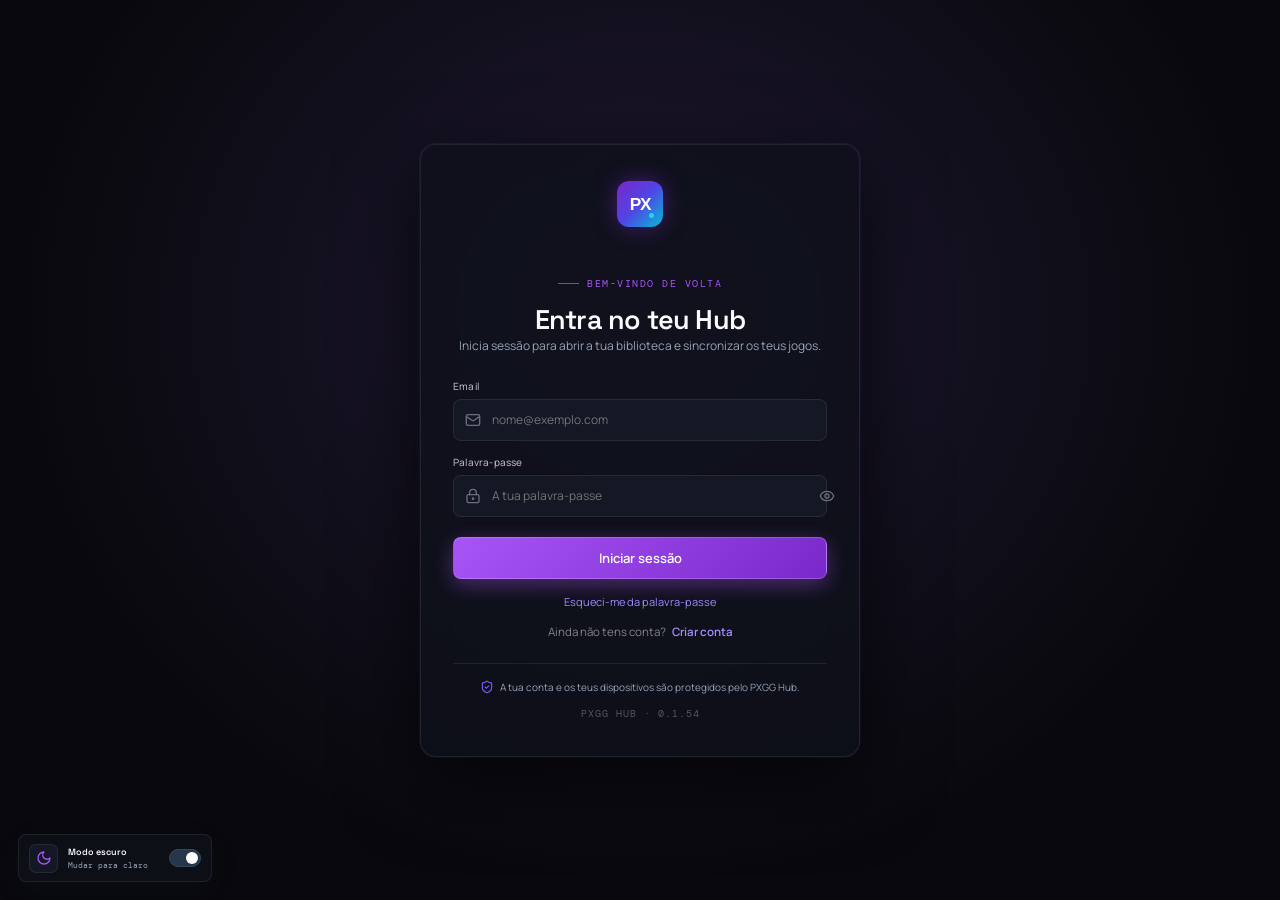
==== commit 48c8c943: "Deploy PXGG Hub Web (iOS / WebClip PWA)" ====
--- a/index.html
+++ b/index.html
@@ -26,8 +26,8 @@
         }
       });
     </script>
-    <script type="module" crossorigin src="./assets/index-CWao1bxz.js"></script>
-    <link rel="stylesheet" crossorigin href="./assets/index-BdzdWvqE.css">
+    <script type="module" crossorigin src="./assets/index-B0fGXVv5.js"></script>
+    <link rel="stylesheet" crossorigin href="./assets/index-D48AaxMH.css">
   </head>
   <body oncontextmenu="return false;">
     <div id="root"></div>
--- a/assets/index-D48AaxMH.css
+++ b/assets/index-D48AaxMH.css
@@ -0,0 +1,4119 @@
+@import url('https://fonts.googleapis.com/css2?family=DM+Mono:wght@400;500&family=DM+Sans:wght@400;500;600;700&family=Manrope:wght@400;500;600;700;800&family=Space+Grotesk:wght@400;500;600;700&display=swap');
+
+:root{--ease-premium:cubic-bezier(.2,.75,.25,1);--motion-fast:180ms;--motion-medium:420ms}html{min-width:0;scroll-behavior:smooth}body{min-width:0}
+
+:root{font-family:'Manrope',sans-serif;color:#eeeef4;background:#0b0b10;font-synthesis:none;text-rendering:optimizeLegibility;-webkit-font-smoothing:antialiased;font-optical-sizing:auto;font-weight:400;--bg:#0b0b10;--panel:#111116;--panel2:#15151c;--line:#22222b;--muted:#777783;--purple:#7958ff;--purple2:#a493ff;--mono:'DM Mono',monospace;--display:'Space Grotesk',sans-serif}*{box-sizing:border-box}body{margin:0;min-width:1000px;min-height:100vh}button{font:inherit;color:inherit}.app-shell{min-height:100vh;background:var(--bg)}.sidebar{position:fixed;z-index:5;inset:0 auto 0 0;width:238px;background:#0d0d12;border-right:1px solid #1e1e26;padding:25px 15px 17px;display:flex;flex-direction:column}.brand{display:flex;align-items:center;gap:11px;padding:0 9px 37px;border:0;background:none;text-align:left;cursor:pointer}.brand-mark{width:34px;height:34px;display:grid;place-items:center;background:var(--purple);border-radius:9px;font-family:var(--display);font-weight:700;font-size:17px;letter-spacing:-2px;box-shadow:0 0 23px #7958ff45}.brand-mark span{color:#d5ccff}.brand-name{font-family:var(--display);font-size:14px;font-weight:700;letter-spacing:1.3px}.brand-name span{display:block;margin-top:1px;color:#777783;font:9px var(--mono);letter-spacing:2px}.library-label{padding:0 11px 10px;color:#656570;font:9px var(--mono);letter-spacing:1.3px}.navigation{display:grid;gap:4px}.nav-item{position:relative;width:100%;height:41px;display:flex;align-items:center;gap:12px;border:1px solid transparent;border-radius:7px;padding:0 11px;background:none;color:#92929e;text-align:left;font-size:13px;cursor:pointer;transition:.18s}.nav-item:hover{background:#17171e;color:#e5e5ef}.nav-item.active{border-color:#312651;background:linear-gradient(90deg,#211a37,#17151e);color:#d4caff}.nav-item.active:before{position:absolute;content:'';left:-1px;top:9px;bottom:9px;width:2px;border-radius:2px;background:var(--purple)}.nav-count{margin-left:auto;color:#5c5c68;font:10px var(--mono)}.sidebar-divider{height:1px;background:#202028;margin:23px 4px 22px}.sidebar-spacer{flex:1}.admin-card{height:59px;display:flex;align-items:center;gap:10px;border:1px solid #25232d;border-radius:8px;background:#131219;padding:0 10px;text-align:left;cursor:pointer;transition:.18s}.admin-card:hover{border-color:#48405f;background:#191621}.admin-icon{width:30px;height:30px;display:grid;place-items:center;border-radius:7px;background:#1c1930;color:#a891ff}.admin-copy{display:grid;gap:3px}.admin-copy strong{font-size:11px;font-weight:600}.admin-copy small{color:#777783;font:9px var(--mono)}.admin-lock{margin-left:auto;color:#777783}.profile-row{height:53px;display:flex;align-items:center;gap:10px;border-top:1px solid #202028;margin-top:14px;padding:13px 5px 0}.avatar{width:29px;height:29px;display:grid;place-items:center;border-radius:50%;background:linear-gradient(135deg,#9d83ff,#5037bd);font:700 12px var(--display);overflow:hidden}.avatar img{width:100%;height:100%;object-fit:cover;border-radius:50%;display:block}.profile-copy{display:grid;gap:2px}.profile-copy strong{font-size:11px}.profile-copy span{color:#777783;font-size:10px}.muted-icon{margin-left:auto;color:#696975}.main-area{min-height:100vh;margin-left:238px}.topbar{position:sticky;z-index:3;top:0;height:64px;padding:0 48px;display:flex;align-items:center;justify-content:space-between;border-bottom:1px solid #1e1e26;background:#0c0c11ed;backdrop-filter:blur(14px)}.breadcrumb{display:flex;align-items:center;gap:11px;color:#777783;font-size:11px}.breadcrumb .slash{color:#3c3c47}.breadcrumb strong{color:#d9d9e2;font-weight:500}.top-actions{display:flex;align-items:center;gap:16px}.status-pill{display:flex;align-items:center;gap:7px;color:#aaaab5;font:10px var(--mono)}.status-pill span,.build-pip,.empty-note span{width:6px;height:6px;border-radius:50%;background:#48d6a0;box-shadow:0 0 9px #48d6a075}.icon-button{width:30px;height:30px;display:grid;place-items:center;border:1px solid #292932;border-radius:7px;background:none;color:#898995;cursor:pointer}.icon-button:hover{color:white;border-color:#4a4a57}.page-content{width:min(1100px,calc(100% - 96px));margin:0 auto}.home-content{padding-top:44px}.welcome-row{display:flex;align-items:flex-end;justify-content:space-between;margin-bottom:23px}.eyebrow{display:flex;align-items:center;gap:7px;color:#a18bff;font:9px var(--mono);letter-spacing:1.35px}.welcome-row h1,.subpage-heading h1{margin:9px 0 4px;font:600 30px var(--display);letter-spacing:-1.2px}.accent-dot{color:var(--purple)}.welcome-subtitle,.subpage-heading>div>p{margin:0;color:#888894;font-size:12px}.build-label{display:flex;align-items:center;gap:8px;padding-bottom:5px;color:#858590;font:9px var(--mono);letter-spacing:.7px}.build-pip{width:5px;height:5px;background:#a38dff;box-shadow:0 0 8px #7958ff}.build-version{padding-left:8px;border-left:1px solid #353540;color:#666672}.hero-card{position:relative;height:267px;overflow:hidden;border:1px solid #292234;border-radius:10px;background:radial-gradient(ellipse at 50% 28%,#292143 0,#171422 35%,#111116 74%)}.hero-grid{position:absolute;inset:0;opacity:.25;background-image:linear-gradient(#4f437333 1px,transparent 1px),linear-gradient(90deg,#4f437333 1px,transparent 1px);background-size:36px 36px;mask-image:linear-gradient(90deg,transparent,#000 34%,#000 68%,transparent)}.hero-orbit{position:absolute;left:50%;top:52%;width:480px;height:180px;border:1px solid #9074ff16;border-radius:50%;transform:translate(-50%,-50%) rotate(-14deg)}.orbit-two{width:570px;height:222px;transform:translate(-50%,-50%) rotate(14deg);border-color:#9074ff10}.hero-content{position:absolute;inset:0;display:flex;flex-direction:column;align-items:center;justify-content:center;text-align:center}.hero-kicker{display:flex;align-items:center;gap:11px;color:#a393dd;font:8px var(--mono);letter-spacing:2px}.kicker-line{width:21px;height:1px;background:#6954a2}.hero-title{margin-top:14px;font:700 31px var(--display);letter-spacing:2px;color:#f0edf9;text-shadow:0 2px 23px #b9a8ff48}.hero-title span{color:#8870ed}.hero-content p{margin:8px 0 14px;color:#a09dab;font-size:11px;line-height:1.65}.primary-button{height:35px;display:flex;align-items:center;gap:9px;padding:0 13px;border:1px solid #927dff;background:#7958ff;color:white;border-radius:6px;font-size:10px;font-weight:600;box-shadow:0 4px 18px #7958ff30;cursor:pointer;transition:.18s}.primary-button:hover{background:#896bff;transform:translateY(-1px)}.button-arrow{margin-left:5px;font-size:14px}.hero-index{position:absolute;top:16px;right:18px;color:#c7badf;font:10px var(--mono)}.hero-index span{padding:0 4px;color:#5f586c}.hero-bottom{position:absolute;left:17px;right:17px;bottom:13px;display:flex;justify-content:space-between;color:#62616e;font:8px var(--mono);letter-spacing:.6px}.section-heading{display:flex;align-items:flex-end;justify-content:space-between;margin:30px 0 15px}.section-heading h2{margin:0 0 4px;font:600 16px var(--display);letter-spacing:-.3px}.section-heading p{margin:0;color:#777783;font-size:10px}.text-button{display:flex;align-items:center;gap:9px;border:0;background:none;color:#a895ff;font-size:10px;cursor:pointer}.text-button span{font-size:14px}.library-grid{display:grid;grid-template-columns:repeat(3,minmax(0,1fr));gap:13px}.library-card{position:relative;min-width:0;height:198px;overflow:hidden;border:1px solid #272730;border-radius:8px;background:#121217;padding:13px;text-align:left}.games-card,.mods-card{cursor:pointer;transition:.18s}.games-card:hover,.mods-card:hover{transform:translateY(-3px);border-color:#554281;background:#15141d}.card-topline{position:relative;z-index:1;display:flex;align-items:center;justify-content:space-between}.card-icon{width:29px;height:29px;display:grid;place-items:center;border:1px solid #373141;border-radius:6px;background:#1a1722;color:#a994ff}.card-index{color:#656570;font:8px var(--mono);letter-spacing:.7px}.card-illustration{position:absolute;top:27px;right:10px;left:10px;height:117px;overflow:hidden;display:grid;place-items:center}.game-disc{position:absolute;width:76px;height:76px;border-radius:50%;border:1px solid #9a81ff88;background:radial-gradient(circle at 37% 32%,#967dff66,#493b8118 68%,transparent 70%);box-shadow:0 0 32px #8b6bff20,inset 0 0 20px #8261ff22}.disc-a{transform:translate(-35px,-4px)}.disc-b{transform:translate(7px,-4px);border-color:#dc78df75;background:radial-gradient(circle at 37% 32%,#df88e055,#713d7915 68%,transparent 70%)}.disc-c{width:22px;height:22px;transform:translate(8px,-4px);border-color:#fff9}.illustration-cross{position:absolute;transform:translate(60px,-35px);font-size:18px;color:#ac94ff}.card-bottom{position:absolute;left:13px;right:13px;bottom:13px;display:flex;align-items:flex-end;justify-content:space-between}.card-bottom h3{margin:0 0 3px;font:600 14px var(--display)}.card-bottom p{margin:0;color:#797985;font-size:9px}.card-go{display:grid;place-items:center;width:25px;height:25px;border:1px solid #33313e;border-radius:50%;color:#ab97ff;font-size:13px}.mod-illustration{opacity:.9}.mod-frame{width:93px;height:69px;position:relative;display:flex;align-items:flex-end;justify-content:space-evenly;padding:0 9px 9px;border:1px solid #7958ff75;border-radius:7px;background:linear-gradient(145deg,#42326680,#17151f);box-shadow:0 8px 35px #7958ff24;transform:perspective(200px) rotateX(9deg) rotateZ(-6deg)}.mod-frame span{position:absolute;top:7px;left:9px;font:700 13px var(--display);color:#cfc2ff}.mod-frame i{width:8px;height:21px;border:1px solid #b39eff88;border-radius:4px 4px 2px 2px;background:linear-gradient(#b29cff55,#6c54b355)}.mod-frame i:nth-of-type(2){height:31px}.mod-frame i:nth-of-type(3){height:16px}.mod-frame i:nth-of-type(4){height:25px}.mod-spark{position:absolute;color:#c1adff;font-size:16px}.spark-a{transform:translate(68px,-38px)}.spark-b{transform:translate(-62px,13px);font-size:12px}.soon-card{background:#101015;border-style:dashed;border-color:#292932}.soon-card .card-icon{color:#797985;background:#17171d;border-color:#303039}.soon-visual{position:absolute;top:33px;left:0;right:0;height:100px;display:grid;place-items:center}.soon-ring{width:54px;height:54px;display:grid;place-items:center;border:1px solid #3b3948;border-radius:50%;color:#8b7ab7;background:radial-gradient(circle,#302b4022,transparent)}.soon-dash{position:absolute;width:7px;height:2px;background:#514b61;transform:rotate(-35deg)}.dash-one{top:28px;left:36%}.dash-two{top:66px;right:30%}.dash-three{top:19px;right:37%}.coming-tag{padding:5px 7px;border:1px solid #33313a;border-radius:4px;color:#777783;font:7px var(--mono);letter-spacing:.6px}.page-footer{display:flex;align-items:center;justify-content:space-between;margin-top:24px;padding:12px 0 18px;border-top:1px solid #1e1e26;color:#5e5e69;font:8px var(--mono);letter-spacing:.55px}.page-footer span:last-child{display:flex;align-items:center;gap:6px}.page-footer svg{color:#777783}.page-footer i{padding:0 3px;color:#41414a;font-style:normal}.subpage-content{min-height:calc(100vh - 64px);display:flex;flex-direction:column;padding-top:52px}.subpage-heading{display:flex;align-items:flex-end;justify-content:space-between;padding-bottom:23px;border-bottom:1px solid #202028}.subpage-heading h1{font-size:28px}.search-box{height:35px;min-width:245px;display:flex;align-items:center;gap:8px;border:1px solid #292932;border-radius:6px;padding:0 9px;color:#777783;background:#111116}.search-box input{width:130px;border:0;outline:0;background:none;color:#eeeef4;font:10px 'Manrope',sans-serif}.search-box input::placeholder{color:#696974}.search-box kbd{margin-left:auto;border:1px solid #33333d;border-radius:3px;padding:2px 4px;color:#747480;font:8px var(--mono)}.empty-state{flex:1;min-height:330px;display:flex;flex-direction:column;align-items:center;justify-content:center;text-align:center}.empty-icon{width:56px;height:56px;display:grid;place-items:center;border:1px solid #3b3157;border-radius:14px;background:#191526;color:#a895ff;box-shadow:0 0 35px #7958ff14}.empty-state h2{margin:18px 0 6px;font:600 17px var(--display)}.empty-state>p{margin:0;color:#84848f;font-size:11px}.empty-note{display:flex;align-items:center;gap:7px;margin-top:23px;color:#6e6d79;font:8px var(--mono);letter-spacing:.8px}.empty-note span{width:5px;height:5px;background:#a38dff}.subpage-content .page-footer{margin-top:0}.settings-panel{margin-top:25px;border:1px solid #25252e;border-radius:8px;background:#111116}.settings-row{min-height:76px;display:flex;align-items:center;justify-content:space-between;padding:14px 17px;border-bottom:1px solid #23232b}.settings-row:last-child{border-bottom:0}.settings-row strong{font-size:11px;font-weight:600}.settings-row p{margin:4px 0 0;color:#777783;font-size:10px}.secondary-button{height:32px;padding:0 11px;border:1px solid #33333e;border-radius:5px;background:#19191f;color:#aaaab5;font-size:10px;cursor:pointer}.secondary-button:disabled{opacity:.55;cursor:not-allowed}.setting-value{display:flex;align-items:center;gap:12px;color:#c4c4ce;font-size:10px}.muted-setting{color:#6e6e79}.modal-backdrop{position:fixed;z-index:10;inset:0;display:grid;place-items:center;padding:20px;background:#050508c9;backdrop-filter:blur(7px)}.admin-modal{position:relative;width:min(410px,100%);padding:32px;border:1px solid #373044;border-radius:12px;background:linear-gradient(150deg,#17141f,#101015 70%);box-shadow:0 24px 100px #000a}.modal-close{position:absolute;top:13px;right:13px;width:29px;height:29px;display:grid;place-items:center;border:1px solid #302e38;border-radius:6px;background:none;color:#85848f;cursor:pointer}.modal-emblem{width:43px;height:43px;display:grid;place-items:center;margin-bottom:20px;border:1px solid #47376b;border-radius:10px;background:#211a34;color:#b5a1ff}.admin-modal h2{margin:10px 0 7px;font:600 22px var(--display);letter-spacing:-.6px}.admin-modal>p{margin:0;color:#9695a1;font-size:11px;line-height:1.7}.modal-notice{display:flex;align-items:center;gap:10px;margin-top:21px;padding:12px;border:1px solid #2d2938;border-radius:7px;background:#15131b;color:#a693f2}.modal-notice span{display:grid;gap:3px}.modal-notice strong{color:#d3d0dc;font-size:10px}.modal-notice small{color:#797783;font-size:9px}.modal-button{width:100%;margin-top:15px;background:#7958ff;border-color:#927dff;color:white}.modal-button:hover{background:#896bff}
+
+@media(min-width:1500px){.page-content{width:min(1120px,calc(100% - 128px))}.home-content{padding-top:54px}.hero-card{height:295px}.library-card{height:215px}}@media(max-width:1180px){.sidebar{width:210px}.main-area{margin-left:210px}.topbar{padding:0 30px}.page-content{width:calc(100% - 60px)}.hero-card{height:240px}.library-card{height:184px}.card-bottom p{font-size:8px}}
+
+.catalog-grid{display:grid;grid-template-columns:repeat(auto-fill,minmax(220px,1fr));gap:14px;padding:20px 0}.item-card{overflow:hidden;border:1px solid #282832;border-radius:8px;background:#121217}.item-cover{height:124px;position:relative;background:radial-gradient(ellipse at center,#34284e,#15141b 68%);display:grid;place-items:center}.item-cover img{width:100%;height:100%;object-fit:cover}.item-cover-placeholder{color:#ac94ff}.item-version{position:absolute;right:9px;top:9px;padding:4px 6px;border:1px solid #544779;border-radius:4px;background:#171321;color:#c1b2ef;font:9px var(--mono)}.item-body{padding:12px}.item-card-heading{display:flex;align-items:center;justify-content:space-between}.item-card-heading h3{margin:0;font:600 14px var(--display)}.item-size{color:#747480;font:9px var(--mono)}.item-body>p{min-height:32px;color:#898894;font-size:10px;line-height:1.5}.tag-row{display:flex;gap:5px;min-height:19px;margin:8px 0}.tag-row span{padding:3px 6px;border:1px solid #302d3b;border-radius:4px;color:#9990b3;font:8px var(--mono)}.item-body .primary-button{width:100%;justify-content:center}.admin-login{max-width:410px;margin:54px auto;padding:24px;border:1px solid #292832;border-radius:9px;background:#121217;display:grid;gap:12px}.admin-login h2,.admin-dashboard h2,.downloads-heading h2{margin:0;font:600 17px var(--display)}.admin-login p,.security-caption{color:#85848f;font-size:10px;line-height:1.6}.admin-login input,.admin-dashboard input,.admin-dashboard select,.settings-panel select{height:34px;padding:0 9px;border:1px solid #32323c;border-radius:5px;background:#15151b;color:#e9e9f0;font:11px 'Manrope',sans-serif}.admin-dashboard{display:grid;gap:14px;padding:22px 0}.admin-dashboard .settings-panel{padding:16px;display:grid;gap:10px}.admin-dashboard h3{margin:0;font:600 13px var(--display)}.admin-dashboard>button,.admin-dashboard .settings-panel button,.download-row button{min-height:29px;padding:0 9px;border:1px solid #33333e;border-radius:5px;background:#19191f;color:#b9b8c3;font-size:10px;cursor:pointer}.admin-dashboard .primary-button{background:#7958ff;color:white;border-color:#927dff}.admin-dashboard input{width:100%}.download-row{display:flex;align-items:center;gap:12px;padding:11px;border-bottom:1px solid #25252d;color:#bbb;font-size:10px}.download-row progress{width:100px;accent-color:#7958ff}.download-row strong{min-width:130px}.download-row span{color:#898894}.toast{position:fixed;z-index:20;right:24px;bottom:22px;max-width:480px;display:flex;align-items:center;gap:10px;padding:12px 15px;border:1px solid #49405e;border-radius:7px;background:#1b1725;color:#e0d9f2;box-shadow:0 9px 35px #0008;font-size:11px;cursor:pointer}.page-content select{color:#eee;background:#15151b;border:1px solid #33333e;border-radius:5px;padding:7px}.subpage-content>h2{margin-top:28px;font:600 16px var(--display)}.admin-dashboard p{color:#8b8a96;font-size:10px}
+.login-screen{min-height:100vh;display:grid;place-items:center;padding:24px;background:radial-gradient(ellipse at 50% 32%,#211a35,#0b0b10 60%)}.login-card{width:min(420px,100%);padding:34px;border:1px solid #30283f;border-radius:13px;background:#111116;box-shadow:0 26px 100px #0008}.login-brand{padding:0 0 30px}.login-card>.eyebrow{margin-bottom:12px}.login-card h1{margin:0;font:600 27px var(--display);letter-spacing:-.8px}.login-subtitle{margin:8px 0 24px;color:#8b8996;font-size:11px}.login-card form{display:grid;gap:14px}.login-card label{display:grid;gap:6px;color:#b3b1bd;font-size:10px}.login-card input{height:38px;padding:0 11px;border:1px solid #34313d;border-radius:6px;outline:none;background:#17171e;color:#eeeef4;font:11px 'Manrope',sans-serif}.login-card input:focus{border-color:#8064e7;box-shadow:0 0 0 2px #7958ff22}.login-submit{height:39px;justify-content:center;margin-top:5px}.login-switch{display:block;margin:16px auto 0;border:0;background:none;color:#ad9aff;font-size:10px;cursor:pointer}.login-foot{margin-top:22px;padding-top:15px;border-top:1px solid #25232d;color:#74727e;font-size:9px;line-height:1.6;text-align:center}.login-foot strong{color:#c7b8ff}.login-error{padding:9px;border:1px solid #603737;border-radius:5px;background:#291719;color:#ffb8b8;font-size:10px}.logout-small{margin-left:auto;border:0;background:none;color:#8a8995;font-size:9px;cursor:pointer}.logout-small:hover{color:#f3a4a4}.admin-inline{display:flex;gap:8px}.admin-inline input{flex:1}.admin-list-row{display:flex;align-items:center;gap:12px;padding:9px 0;border-bottom:1px solid #26252d}.admin-list-row>span{display:grid;gap:3px;flex:1}.admin-list-row small,.admin-list-row code{color:#82818c;font:9px var(--mono)}.admin-fields{display:grid;gap:10px}.admin-fields textarea{min-height:65px;padding:9px;border:1px solid #32323c;border-radius:5px;background:#15151b;color:#eeeef4;font:11px 'Manrope',sans-serif}.admin-fields small{color:#85848f;font-size:9px;line-height:1.5}
+/* Premium motion, responsive layout, and global performance mode */
+:root{--ease-premium:cubic-bezier(.2,.75,.25,1);--motion-fast:180ms;--motion-medium:420ms}
+html{min-width:0;scroll-behavior:smooth}body{min-width:0}
+.app-shell{animation:hub-enter .48s var(--ease-premium) both}.page-content{animation:page-enter .38s var(--ease-premium) both}.hero-card{box-shadow:0 16px 65px #0003,inset 0 1px #ffffff08}.hero-grid{animation:grid-drift 28s linear infinite}.hero-orbit{animation:orbit-breathe 8s ease-in-out infinite alternate}.orbit-two{animation-delay:-4s}.hero-title{animation:title-enter .65s var(--ease-premium) both}
+.library-card,.item-card,.settings-panel,.admin-card,.nav-item,.primary-button,.secondary-button,.icon-button{transition:transform var(--motion-fast) var(--ease-premium),border-color var(--motion-fast) ease,background-color var(--motion-fast) ease,box-shadow var(--motion-fast) ease,color var(--motion-fast) ease}.library-card,.item-card{animation:card-enter .45s var(--ease-premium) both}.library-grid>.library-card:nth-child(2),.catalog-grid>.item-card:nth-child(2){animation-delay:55ms}.library-grid>.library-card:nth-child(3),.catalog-grid>.item-card:nth-child(3){animation-delay:100ms}.games-card:hover,.mods-card:hover,.item-card:hover{box-shadow:0 15px 38px #0005,0 0 0 1px #7958ff20}.item-cover img{transition:transform .45s var(--ease-premium),filter .3s ease}.item-card:hover .item-cover img{transform:scale(1.04);filter:saturate(1.08)}
+button:focus-visible,input:focus-visible,select:focus-visible{outline:2px solid #a995ff;outline-offset:3px}.nav-item:focus-visible,.primary-button:focus-visible,.secondary-button:focus-visible{outline-offset:2px}.primary-button:disabled{opacity:.55;cursor:not-allowed;transform:none;box-shadow:none}.settings-panel{overflow:hidden;box-shadow:0 15px 45px #0002}.settings-row{gap:22px}.setting-copy{max-width:540px}.optimize-row{min-height:94px;background:radial-gradient(ellipse at 100% 0,#7958ff12,transparent 55%),#131219}.optimize-row>div:first-child strong{font:600 13px var(--display)}.optimize-button{min-width:174px;min-height:42px;display:flex;align-items:center;justify-content:center;gap:9px;padding:0 12px;border:1px solid #4a3c70;border-radius:7px;background:linear-gradient(135deg,#231b37,#17151e);color:#c7b6ff;font:600 10px var(--mono);letter-spacing:.55px;cursor:pointer;box-shadow:inset 0 1px #ffffff08,0 5px 18px #0003}.optimize-button:hover{transform:translateY(-2px);border-color:#8767ee;box-shadow:0 8px 22px #7958ff25}.optimize-button.enabled{border-color:#397a65;background:linear-gradient(135deg,#17342c,#14221e);color:#8ce2bd}.optimize-button .optimize-state{padding-left:8px;border-left:1px solid currentColor;font-size:8px;opacity:.7}.path-value{max-width:560px;overflow-wrap:anywhere}.settings-feedback{color:#8ce2bd;font-size:10px}.downloads-heading{display:flex;align-items:center;justify-content:space-between;margin:30px 0 12px}.downloads-heading h2{margin:0;font:600 17px var(--display)}.downloads-heading p{margin:5px 0 0;color:#82818d;font-size:10px}.downloads-heading>span{display:grid;place-items:center;width:31px;height:27px;border:1px solid #312b40;border-radius:6px;background:#181522;color:#b6a6ee;font:10px var(--mono)}.downloads-empty{min-height:74px;display:flex;align-items:center;gap:10px;padding:0 16px;border:1px dashed #302e38;border-radius:7px;background:#101015;color:#83828e;font-size:10px}.downloads-empty svg{color:#a38dff}.toast{animation:toast-in .28s var(--ease-premium) both}
+@keyframes hub-enter{from{opacity:0}to{opacity:1}}@keyframes page-enter{from{opacity:0}to{opacity:1}}@keyframes title-enter{from{opacity:0;transform:translateY(7px);filter:blur(5px)}to{opacity:1;transform:translateY(0);filter:blur(0)}}@keyframes card-enter{from{opacity:0;transform:translateY(9px)}to{opacity:1;transform:translateY(0)}}@keyframes grid-drift{to{background-position:36px 36px}}@keyframes orbit-breathe{from{opacity:.55;transform:translate(-50%,-50%) rotate(-14deg) scale(.98)}to{opacity:1;transform:translate(-50%,-50%) rotate(-10deg) scale(1.03)}}@keyframes toast-in{from{opacity:0;transform:translateY(8px)}to{opacity:1;transform:translateY(0)}}
+.optimize-mode,.optimize-mode *,.optimize-mode *::before,.optimize-mode *::after{scroll-behavior:auto!important;animation-duration:.01ms!important;animation-iteration-count:1!important;transition-duration:.01ms!important;caret-color:auto!important}.optimize-mode .hero-card,.optimize-mode .library-card,.optimize-mode .item-card,.optimize-mode .settings-panel{box-shadow:none!important;backdrop-filter:none!important}.optimize-mode .hero-grid,.optimize-mode .hero-orbit,.optimize-mode .mod-spark,.optimize-mode .game-disc{animation:none!important}
+@media(max-width:900px){.sidebar{width:190px;padding-inline:11px}.main-area{margin-left:190px}.topbar{padding:0 22px}.page-content{width:calc(100% - 44px)}.home-content{padding-top:32px}.hero-card{height:230px}.library-grid{grid-template-columns:repeat(2,minmax(0,1fr))}.soon-card{display:none}.subpage-content{padding-top:36px}.subpage-heading{align-items:flex-start;gap:16px;flex-direction:column}.search-box{width:100%}.search-box input{flex:1;width:auto}.download-row{flex-wrap:wrap}.download-row strong{flex:1}}
+@media(max-width:640px){.sidebar{position:sticky;inset:0 0 auto;width:100%;height:auto;padding:10px 12px;display:grid;grid-template-columns:auto 1fr;gap:8px;border-right:0;border-bottom:1px solid #25252e}.brand{padding:0;gap:8px}.brand-mark{width:30px;height:30px}.brand-name{font-size:12px}.brand-name span{font-size:8px}.library-label,.sidebar-divider,.sidebar-spacer,.admin-card,.profile-row{display:none}.navigation{display:flex;justify-content:flex-end;gap:3px}.nav-item{width:auto;height:34px;gap:6px;padding:0 8px;font-size:10px}.nav-item svg{width:15px}.main-area{margin-left:0}.topbar{height:48px;padding:0 16px}.top-actions{gap:10px}.status-pill{font-size:8px}.page-content{width:calc(100% - 32px)}.home-content{padding-top:27px}.welcome-row{align-items:flex-start;gap:10px;flex-direction:column}.welcome-row h1,.subpage-heading h1{font-size:26px}.hero-card{height:230px}.hero-title{font-size:24px;letter-spacing:1px}.hero-content p{font-size:10px}.hero-bottom{font-size:7px}.library-grid{grid-template-columns:1fr}.library-card{height:170px}.soon-card{display:block}.section-heading{align-items:flex-start;gap:10px}.subpage-content{padding-top:28px}.subpage-heading{padding-bottom:18px}.settings-row{align-items:flex-start;flex-direction:column;gap:12px}.settings-row>*{max-width:100%}.optimize-row{align-items:stretch}.optimize-button{width:100%}.settings-row select{align-self:flex-start}.catalog-grid{grid-template-columns:1fr}.page-footer{gap:10px;flex-direction:column;align-items:flex-start;font-size:7px}.login-card{padding:25px}.download-row{gap:8px}.download-row progress{flex:1}.download-row button{min-height:32px}}
+@media(prefers-reduced-motion:reduce){:root{scroll-behavior:auto}*,*::before,*::after{animation-duration:.01ms!important;animation-iteration-count:1!important;transition-duration:.01ms!important;scroll-behavior:auto!important}}
+/* Steam-like download dock and library */
+.main-area{padding-bottom:82px}.download-dock{position:fixed;z-index:8;left:calc(238px + 22px);right:22px;bottom:14px;min-height:72px;display:flex;align-items:center;gap:14px;padding:11px 16px;border:1px solid #393149;border-radius:10px;background:linear-gradient(110deg,#17151fef,#101015f5);backdrop-filter:blur(16px);box-shadow:0 14px 45px #0009,inset 0 1px #ffffff09;text-align:left;cursor:pointer;transition:transform .2s ease,border-color .2s ease,box-shadow .2s ease}.download-dock:hover{transform:translateY(-2px);border-color:#6a568f;box-shadow:0 17px 50px #000a,0 0 22px #7958ff17}.dock-icon{width:39px;height:39px;flex:0 0 39px;display:grid;place-items:center;border:1px solid #493b68;border-radius:9px;background:#211b30;color:#b7a2ff}.dock-copy{min-width:0;flex:1;display:grid;gap:4px}.dock-copy strong{font:600 11px var(--display);color:#f1eff8}.dock-copy small{color:#8c8999;font:9px var(--mono)}.dock-progress{height:3px;overflow:hidden;border-radius:3px;background:#302d38}.dock-progress i{display:block;height:100%;border-radius:3px;background:linear-gradient(90deg,#7958ff,#b49cff);transition:width .3s ease}.dock-open{display:flex;align-items:center;gap:9px;color:#a996ed;font:9px var(--mono);letter-spacing:.5px}.dock-open span{font-size:15px}.downloads-home-card{cursor:pointer;transition:transform .18s ease,border-color .18s ease}.downloads-home-card:hover{transform:translateY(-3px);border-color:#554281;background:#15141d}.downloads-home-card .soon-visual{opacity:.85}
+.downloads-page{padding:20px 0 24px}.download-summary{min-height:132px;display:flex;align-items:center;justify-content:space-between;gap:20px;padding:22px 25px;border:1px solid #302a3d;border-radius:10px;background:radial-gradient(ellipse at 15% 0,#7958ff16,transparent 50%),linear-gradient(135deg,#17141f,#111116 68%);box-shadow:0 15px 50px #0003}.download-summary h2{margin:11px 0 5px;font:600 19px var(--display)}.download-summary p{margin:0;color:#858390;font-size:10px}.download-summary-ring{width:78px;height:78px;flex:0 0 78px;display:grid;place-content:center;justify-items:center;gap:2px;border:1px solid #483b63;border-radius:50%;background:radial-gradient(circle at center,#231c33 53%,transparent 55%);box-shadow:inset 0 0 24px #7958ff14}.download-summary-ring strong{font:600 17px var(--display);color:#ddd4ff}.download-summary-ring span{color:#827b95;font:7px var(--mono);letter-spacing:.6px}.download-group{margin-top:22px}.download-group-heading{display:flex;align-items:center;gap:9px;margin-bottom:9px}.download-group-heading h3{margin:0;font:600 12px var(--display)}.download-group-heading>span{min-width:21px;padding:3px 5px;border:1px solid #302c3b;border-radius:4px;background:#17151e;color:#a59bbd;text-align:center;font:8px var(--mono)}.download-library-row{min-height:76px;display:flex;align-items:center;gap:13px;padding:12px 14px;border:1px solid #26252e;border-bottom:0;background:linear-gradient(90deg,#141319,#111116);transition:background .16s ease}.download-library-row:first-of-type{border-radius:8px 8px 0 0}.download-library-row:last-of-type{border-bottom:1px solid #26252e;border-radius:0 0 8px 8px}.download-library-row:only-of-type{border-radius:8px}.download-library-row:hover{background:#191720}.download-library-icon{width:33px;height:33px;flex:0 0 33px;display:grid;place-items:center;border:1px solid #332e40;border-radius:7px;background:#1a1721;color:#a995e9}.download-library-main{min-width:0;flex:1}.download-library-title{display:flex;align-items:center;gap:9px}.download-library-title strong{overflow:hidden;color:#e8e6ef;font:600 10px var(--display);text-overflow:ellipsis;white-space:nowrap}.download-status{padding:3px 6px;border:1px solid #38313f;border-radius:4px;color:#9b93ac;font:7px var(--mono);white-space:nowrap}.status-downloading{border-color:#493c6c;color:#b5a1ff}.status-paused{border-color:#5a4a2a;color:#e4c582}.status-completed{border-color:#275540;color:#8cdbac}.status-error{border-color:#603737;color:#ffadad}.download-library-meta{overflow:hidden;margin-top:5px;color:#7f7d89;font:8px var(--mono);text-overflow:ellipsis;white-space:nowrap}.download-library-progress{height:3px;overflow:hidden;margin-top:8px;border-radius:4px;background:#302e36}.download-library-progress i{display:block;height:100%;border-radius:4px;background:linear-gradient(90deg,#7554ed,#a991ff);transition:width .25s ease}.download-library-progress .progress-paused{background:#d6b86e}.download-library-progress .progress-completed{background:#59be87}.download-library-progress .progress-error{background:#d96b6b}.download-library-percent{width:38px;color:#aaa6b4;text-align:right;font:9px var(--mono)}.download-library-actions{display:flex;gap:5px}.download-library-actions button{width:29px;height:29px;display:grid;place-items:center;border:1px solid #34313b;border-radius:6px;background:#19181f;color:#aaa5b5;cursor:pointer}.download-library-actions button:hover{border-color:#66538a;color:#e4d9ff}.download-empty-state{min-height:285px}.download-empty-state .empty-icon{margin-top:20px}
+@media(max-width:900px){.download-dock{left:calc(190px + 16px);right:16px}.dock-open{font-size:8px}}
+@media(max-width:640px){.main-area{padding-bottom:82px}.download-dock{left:9px;right:9px;bottom:8px;min-height:63px;padding:9px 11px;gap:10px}.dock-icon{width:34px;height:34px;flex-basis:34px}.dock-copy strong{font-size:10px}.dock-copy small{font-size:8px}.dock-open{font-size:0}.dock-open span{font-size:16px}.download-summary{min-height:115px;padding:16px}.download-summary h2{font-size:16px}.download-summary p{max-width:240px;line-height:1.5}.download-summary-ring{width:62px;height:62px;flex-basis:62px}.download-library-row{gap:8px;padding:10px 8px}.download-library-icon{width:28px;height:28px;flex-basis:28px}.download-library-percent{width:30px;font-size:8px}.download-library-actions{gap:3px}.download-library-actions button{width:25px;height:25px}.download-library-title{gap:5px}.download-status{font-size:6px;padding:3px 4px}.download-library-meta{font-size:7px}}
+.fix-card{cursor:pointer;transition:transform .18s ease,border-color .18s ease,background .18s ease}.fix-card:hover{transform:translateY(-3px);border-color:#4b765c;background:#151b18}.fix-card .card-icon{color:#9dd6a8;border-color:#344638;background:#18221b}.fix-visual{position:absolute;top:31px;left:0;right:0;height:106px;display:grid;place-items:center;color:#91c49a}.fix-glow{position:absolute;width:120px;height:70px;border-radius:50%;background:radial-gradient(ellipse,#73c68122,transparent 70%)}.fix-visual>svg{position:relative;z-index:1;filter:drop-shadow(0 4px 15px #62bc762e);transform:rotate(-18deg)}.fix-spark{position:absolute;transform:translate(48px,-26px);color:#c2e0a7;font-size:16px}.fix-card .card-go{color:#9dd6a8;border-color:#344638}
+/* Theme tokens and complete palette application */
+html[data-theme="ocean"]{--theme-bg:#edf5f5;--theme-panel:#ffffff;--theme-panel-alt:#f5f9f9;--theme-line:#d9e4e6;--theme-text:#21343b;--theme-muted:#61747c;--theme-accent:#087f95;--theme-accent2:#22a995;color-scheme:light;color:var(--theme-text);background:var(--theme-bg)}
+html[data-theme="sunset"]{--theme-bg:#faf1e9;--theme-panel:#fffaf5;--theme-panel-alt:#fff4eb;--theme-line:#ead9cc;--theme-text:#45342f;--theme-muted:#88736a;--theme-accent:#dd654e;--theme-accent2:#edaa50;color-scheme:light;color:var(--theme-text);background:var(--theme-bg)}
+html[data-theme="forest"]{--theme-bg:#eef4ed;--theme-panel:#fbfdf9;--theme-panel-alt:#f3f8f1;--theme-line:#d6e2d2;--theme-text:#293b30;--theme-muted:#687d6b;--theme-accent:#388255;--theme-accent2:#86b96c;color-scheme:light;color:var(--theme-text);background:var(--theme-bg)}
+html[data-theme="midnight"]{--theme-bg:#edf2fb;--theme-panel:#ffffff;--theme-panel-alt:#f4f7ff;--theme-line:#dbe3f1;--theme-text:#26344b;--theme-muted:#65748b;--theme-accent:#3979df;--theme-accent2:#49abc7;color-scheme:light;color:var(--theme-text);background:var(--theme-bg)}
+html[data-theme] body,html[data-theme] .app-shell,html[data-theme] .main-area{background:var(--theme-bg)!important;color:var(--theme-text)}
+html[data-theme] .sidebar,html[data-theme] .topbar,html[data-theme] .settings-panel,html[data-theme] .item-card,html[data-theme] .library-card,html[data-theme] .download-library-row,html[data-theme] .settings-row,html[data-theme] .search-box,html[data-theme] .admin-login,html[data-theme] .login-card,html[data-theme] .downloads-empty,html[data-theme] .download-dock{background:var(--theme-panel)!important;border-color:var(--theme-line)!important;color:var(--theme-text)}
+html[data-theme] .sidebar{box-shadow:2px 0 16px #1b35410b}html[data-theme] .topbar{background:color-mix(in srgb,var(--theme-panel) 92%,transparent)!important;backdrop-filter:blur(14px)}
+html[data-theme] .nav-item,html[data-theme] .breadcrumb,html[data-theme] .welcome-row h1,html[data-theme] .subpage-heading h1,html[data-theme] .section-heading h2,html[data-theme] .card-bottom h3,html[data-theme] .item-card-heading h3,html[data-theme] .settings-row strong,html[data-theme] .download-library-title strong,html[data-theme] .downloads-heading h2,html[data-theme] .admin-modal h2,html[data-theme] .login-card h1,html[data-theme] .theme-name{color:var(--theme-text)}
+html[data-theme] .nav-item{color:var(--theme-muted)}html[data-theme] .nav-item:hover{background:var(--theme-panel-alt);color:var(--theme-text)}html[data-theme] .nav-item.active{background:color-mix(in srgb,var(--theme-accent) 11%,var(--theme-panel))!important;border-color:color-mix(in srgb,var(--theme-accent) 30%,var(--theme-line))!important;color:var(--theme-accent)}html[data-theme] .nav-item.active:before{background:var(--theme-accent)}html[data-theme] .nav-count,html[data-theme] .library-label,html[data-theme] .build-label,html[data-theme] .breadcrumb .slash{color:var(--theme-muted)}
+html[data-theme] .welcome-subtitle,html[data-theme] .subpage-heading>div>p,html[data-theme] .section-heading p,html[data-theme] .card-bottom p,html[data-theme] .settings-row p,html[data-theme] .download-summary p,html[data-theme] .downloads-heading p,html[data-theme] .item-body>p,html[data-theme] .empty-state>p,html[data-theme] .download-library-meta,html[data-theme] .theme-description{color:var(--theme-muted)}
+html[data-theme] .primary-button,html[data-theme] .admin-dashboard .primary-button{background:var(--theme-accent)!important;border-color:var(--theme-accent)!important;box-shadow:0 4px 15px color-mix(in srgb,var(--theme-accent) 20%,transparent)}html[data-theme] .primary-button:hover{filter:brightness(1.07)}html[data-theme] .secondary-button,html[data-theme] .download-library-actions button,html[data-theme] .icon-button,html[data-theme] .admin-dashboard>button{background:var(--theme-panel-alt)!important;border-color:var(--theme-line)!important;color:var(--theme-text)}
+html[data-theme] .brand-mark{background:linear-gradient(135deg,#167f9a,#25b6a3)!important;box-shadow:0 4px 13px #168a9d30!important}html[data-theme] .brand-mark svg{display:block;width:100%;height:100%}
+html[data-theme] .hero-card{border-color:color-mix(in srgb,var(--theme-accent) 28%,var(--theme-line));background:radial-gradient(ellipse at 50% 20%,color-mix(in srgb,var(--theme-accent) 23%,var(--theme-panel)),var(--theme-panel) 78%)!important}html[data-theme] .hero-grid{opacity:.11}html[data-theme] .hero-title{color:var(--theme-text);text-shadow:none}html[data-theme] .hero-title span,html[data-theme] .accent-dot,html[data-theme] .text-button{color:var(--theme-accent)}html[data-theme] .hero-content p{color:var(--theme-muted)}html[data-theme] .hero-kicker,html[data-theme] .eyebrow{color:var(--theme-accent)}html[data-theme] .hero-bottom{color:var(--theme-muted)}html[data-theme] .hero-orbit{border-color:color-mix(in srgb,var(--theme-accent) 18%,transparent)}
+html[data-theme] .library-card,html[data-theme] .item-card,html[data-theme] .settings-panel,html[data-theme] .download-library-row{box-shadow:0 5px 18px #29444a0a}html[data-theme] .library-card:hover,html[data-theme] .item-card:hover{background:var(--theme-panel-alt)!important;border-color:color-mix(in srgb,var(--theme-accent) 40%,var(--theme-line))!important}html[data-theme] .card-icon,html[data-theme] .empty-icon,html[data-theme] .download-library-icon{background:color-mix(in srgb,var(--theme-accent) 10%,var(--theme-panel))!important;border-color:color-mix(in srgb,var(--theme-accent) 25%,var(--theme-line))!important;color:var(--theme-accent)}
+html[data-theme] .settings-section-heading h2,html[data-theme] .download-group-heading h3{color:var(--theme-text)}html[data-theme] .settings-row{border-color:var(--theme-line)}html[data-theme] .settings-row input,html[data-theme] .settings-row select,html[data-theme] .settings-panel select,html[data-theme] .login-card input,html[data-theme] .admin-dashboard input,html[data-theme] .admin-dashboard select{background:var(--theme-panel-alt)!important;border-color:var(--theme-line)!important;color:var(--theme-text)}html[data-theme] .search-box input{color:var(--theme-text)}html[data-theme] .search-box kbd{border-color:var(--theme-line);color:var(--theme-muted)}
+html[data-theme] .page-footer{border-color:var(--theme-line);color:var(--theme-muted)}html[data-theme] .page-footer i{color:var(--theme-line)}html[data-theme] .sidebar-divider,html[data-theme] .profile-row{border-color:var(--theme-line)}html[data-theme] .admin-card{background:var(--theme-panel-alt);border-color:var(--theme-line)}html[data-theme] .admin-copy strong{color:var(--theme-text)}html[data-theme] .profile-copy strong{color:var(--theme-text)}html[data-theme] .status-pill,html[data-theme] .profile-copy span{color:var(--theme-muted)}html[data-theme] .login-screen{background:radial-gradient(ellipse at 50% 25%,color-mix(in srgb,var(--theme-accent) 14%,var(--theme-bg)),var(--theme-bg) 72%)}html[data-theme] .login-card{box-shadow:0 22px 75px #253d4118}html[data-theme] .login-subtitle,html[data-theme] .login-foot{color:var(--theme-muted)}html[data-theme] .login-switch{color:var(--theme-accent)}html[data-theme] .login-foot{border-color:var(--theme-line)}
+html[data-theme] .download-dock{background:color-mix(in srgb,var(--theme-panel) 92%,transparent)!important;box-shadow:0 10px 35px #1b35411f,inset 0 1px #ffffff60}html[data-theme] .dock-copy strong{color:var(--theme-text)}html[data-theme] .dock-copy small{color:var(--theme-muted)}html[data-theme] .dock-icon{background:color-mix(in srgb,var(--theme-accent) 10%,var(--theme-panel));border-color:color-mix(in srgb,var(--theme-accent) 24%,var(--theme-line));color:var(--theme-accent)}html[data-theme] .dock-progress{background:var(--theme-line)}html[data-theme] .dock-progress i,html[data-theme] .download-library-progress i{background:linear-gradient(90deg,var(--theme-accent),var(--theme-accent2))}
+html[data-theme] .toast{background:var(--theme-panel)!important;border-color:var(--theme-line);color:var(--theme-text);box-shadow:0 10px 35px #1b35411f}html[data-theme] .download-status{border-color:var(--theme-line)}html[data-theme] .download-status.status-downloading{color:var(--theme-accent)}html[data-theme] .tag-row span{border-color:var(--theme-line);color:var(--theme-muted)}html[data-theme] .soon-ring{border-color:var(--theme-line);color:var(--theme-accent)}html[data-theme] .soon-dash{background:var(--theme-accent2)}
+.settings-section{margin-top:24px}.settings-section:first-child{margin-top:24px}.settings-section-heading{display:flex;align-items:flex-end;justify-content:space-between;margin-bottom:14px}.settings-section-heading h2{margin:7px 0 3px;font:600 18px var(--display);color:#202f35}.settings-section-heading p{margin:0;color:#75858a;font-size:10px}.settings-general{padding-top:22px;border-top:1px solid #22222b}.theme-grid{display:grid;grid-template-columns:repeat(4,minmax(0,1fr));gap:12px}.theme-card{min-width:0;display:grid;gap:8px;padding:9px;border:1px solid #dce5e5;border-radius:9px;background:#fff;color:#25383e;text-align:left;cursor:pointer;transition:transform .18s ease,border-color .18s ease,box-shadow .18s ease}.theme-card:hover{transform:translateY(-2px);box-shadow:0 9px 23px #233b3d13}.theme-card.selected{border-color:#168c9b;box-shadow:0 0 0 2px #168c9b28}.theme-preview{position:relative;height:77px;display:flex;align-items:flex-start;gap:5px;overflow:hidden;padding:8px;border:1px solid #d9e3e5;border-radius:6px;background:#eef7f8}.theme-preview i{width:14px;height:14px;border-radius:50%;box-shadow:0 1px 5px #0002}.theme-preview b{position:absolute;right:8px;bottom:8px;color:#33474b;font:600 10px var(--display)}.theme-sunset .theme-preview{background:#fff5ec}.theme-forest .theme-preview{background:#eff7ef}.theme-midnight .theme-preview{background:#eef3ff;border-color:#dbe3f1}.theme-midnight .theme-preview b{color:#26344b}.theme-name{display:flex;align-items:center;justify-content:space-between;font:600 11px var(--display)}.theme-selected{color:#168c9b;font:8px var(--mono);letter-spacing:.6px}.theme-description{color:#75858a;font-size:9px;line-height:1.45}.settings-feedback{margin:10px 0;color:#438b61;font-size:10px}
+.steam-download-feature{position:relative;min-height:226px;display:flex;align-items:flex-end;justify-content:space-between;gap:24px;overflow:hidden;margin:20px 0 23px;padding:25px;border:1px solid #d9e4e6;border-radius:10px;background:linear-gradient(120deg,#157f91,#204b5b 56%,#1c3441);color:#fff;box-shadow:0 12px 35px #173d4518}.steam-download-cover{position:absolute;inset:0;width:100%;height:100%;object-fit:cover;object-position:center 40%}.steam-download-shade{position:absolute;inset:0;background:linear-gradient(90deg,#102d37f2 0%,#123643d9 47%,#12364335 100%)}.steam-download-feature-copy{position:relative;z-index:1;max-width:660px;flex:1}.steam-download-feature .eyebrow{color:#b5f0e6}.steam-download-feature h2{margin:12px 0 6px;color:#fff;font:600 25px var(--display);letter-spacing:-.5px}.steam-download-feature p{margin:0 0 18px;color:#d4e4e8;font-size:11px}.steam-feature-meter{max-width:520px}.steam-feature-meter>div{display:flex;justify-content:space-between;gap:12px;margin-bottom:6px;color:#e2eff1;font-size:9px}.steam-feature-meter strong{font:9px var(--mono)}.steam-feature-meter progress{width:100%;height:6px;accent-color:#43d1ac}.steam-feature-stats{position:relative;z-index:1;display:flex;gap:21px;padding:0 0 2px}.steam-feature-stats span{display:grid;gap:5px}.steam-feature-stats small{color:#b7cbd0;font:8px var(--mono);letter-spacing:.7px}.steam-feature-stats strong{color:#fff;font:600 11px var(--display)}.steam-download-feature~.download-summary{display:none}.download-library-icon{width:68px;height:48px;flex:0 0 68px;overflow:hidden;border-radius:5px}.download-library-icon img{width:100%;height:100%;object-fit:cover}.download-library-row:first-of-type{border-radius:7px 7px 0 0}.download-library-row:last-of-type{border-radius:0 0 7px 7px}
+@media(max-width:900px){.theme-grid{grid-template-columns:repeat(2,minmax(0,1fr))}.steam-download-feature{align-items:flex-start;flex-direction:column;min-height:240px}.steam-feature-stats{gap:16px}}
+@media(max-width:640px){.theme-grid{grid-template-columns:1fr 1fr;gap:8px}.theme-card{padding:7px}.theme-preview{height:58px}.theme-description{font-size:8px}.settings-section-heading h2{font-size:16px}.steam-download-feature{min-height:250px;gap:15px;padding:18px}.steam-download-feature h2{font-size:20px}.steam-feature-stats{width:100%;justify-content:space-between;gap:8px}.steam-feature-stats strong{font-size:9px}.download-library-icon{width:47px;height:38px;flex-basis:47px}}
+.appearance-toggle{min-height:43px;width:100%;display:flex;align-items:center;gap:10px;padding:6px 9px;border:1px solid #dbe5e5;border-radius:8px;background:#fff;color:#31454b;text-align:left;cursor:pointer;transition:background .18s ease,border-color .18s ease,transform .18s ease}.appearance-toggle:hover{transform:translateY(-1px);border-color:#95b8bd;background:#f8fbfb}.appearance-toggle:disabled{opacity:.55;cursor:wait;transform:none}.appearance-toggle-icon{width:29px;height:29px;display:grid;place-items:center;border:1px solid #dce7e7;border-radius:7px;background:#eef7f7;color:#087f95}.appearance-toggle-text{display:grid;gap:2px;flex:1}.appearance-toggle-text strong{font:600 9px var(--display);color:inherit}.appearance-toggle-text small{font:8px var(--mono);color:#75858a}.appearance-switch{width:32px;height:18px;display:flex;align-items:center;padding:2px;border:1px solid #b9c9cb;border-radius:20px;background:#e3eeee;transition:background .18s ease}.appearance-switch i{width:12px;height:12px;border-radius:50%;background:#fff;box-shadow:0 1px 3px #1c333555;transition:transform .18s ease}.appearance-switch.is-dark{justify-content:flex-end;border-color:#37475e;background:#27374b}.sidebar .appearance-toggle{margin-top:9px;flex:0 0 auto}.login-screen>.appearance-toggle{position:fixed;z-index:30;left:18px;bottom:18px;width:194px;min-height:48px;padding:7px 10px;box-shadow:0 8px 28px #19343b18}
+html[data-theme="ocean"][data-appearance="dark"]{--theme-bg:#111f27;--theme-panel:#192c35;--theme-panel-alt:#203741;--theme-line:#304b55;--theme-text:#e5f1f3;--theme-muted:#a2bac0;--theme-accent:#4bc4d0;--theme-accent2:#55d4b5;color-scheme:dark;color:var(--theme-text);background:var(--theme-bg)}
+html[data-theme="sunset"][data-appearance="dark"]{--theme-bg:#241b1b;--theme-panel:#332727;--theme-panel-alt:#40312f;--theme-line:#59423d;--theme-text:#fff0e8;--theme-muted:#d1aaa0;--theme-accent:#ff8b70;--theme-accent2:#f2bd69;color-scheme:dark;color:var(--theme-text);background:var(--theme-bg)}
+html[data-theme="forest"][data-appearance="dark"]{--theme-bg:#17221b;--theme-panel:#223128;--theme-panel-alt:#2b3c30;--theme-line:#3c5643;--theme-text:#eaf5e9;--theme-muted:#a9c1aa;--theme-accent:#78c78c;--theme-accent2:#b1d878;color-scheme:dark;color:var(--theme-text);background:var(--theme-bg)}
+html[data-theme="midnight"][data-appearance="dark"]{--theme-bg:#171e2a;--theme-panel:#222c3c;--theme-panel-alt:#2b3950;--theme-line:#3c4d68;--theme-text:#eef3fb;--theme-muted:#acbad0;--theme-accent:#70a8ff;--theme-accent2:#74d2e4;color-scheme:dark;color:var(--theme-text);background:var(--theme-bg)}
+html[data-appearance="dark"] body,html[data-appearance="dark"] .app-shell,html[data-appearance="dark"] .main-area{background:var(--theme-bg)!important;color:var(--theme-text)}
+html[data-appearance="dark"] .sidebar,html[data-appearance="dark"] .topbar,html[data-appearance="dark"] .settings-panel,html[data-appearance="dark"] .item-card,html[data-appearance="dark"] .library-card,html[data-appearance="dark"] .download-library-row,html[data-appearance="dark"] .settings-row,html[data-appearance="dark"] .search-box,html[data-appearance="dark"] .admin-login,html[data-appearance="dark"] .login-card,html[data-appearance="dark"] .downloads-empty,html[data-appearance="dark"] .download-dock{background:var(--theme-panel)!important;border-color:var(--theme-line)!important;color:var(--theme-text)}
+html[data-appearance="dark"] .topbar{background:color-mix(in srgb,var(--theme-panel) 92%,transparent)!important}
+html[data-appearance="dark"] .nav-item,html[data-appearance="dark"] .breadcrumb,html[data-appearance="dark"] .welcome-row h1,html[data-appearance="dark"] .subpage-heading h1,html[data-appearance="dark"] .section-heading h2,html[data-appearance="dark"] .card-bottom h3,html[data-appearance="dark"] .item-card-heading h3,html[data-appearance="dark"] .settings-row strong,html[data-appearance="dark"] .download-library-title strong,html[data-appearance="dark"] .downloads-heading h2,html[data-appearance="dark"] .admin-modal h2,html[data-appearance="dark"] .login-card h1,html[data-appearance="dark"] .theme-name{color:var(--theme-text)}
+html[data-appearance="dark"] .nav-item{color:var(--theme-muted)}html[data-appearance="dark"] .nav-item:hover{background:var(--theme-panel-alt);color:var(--theme-text)}html[data-appearance="dark"] .nav-item.active{background:color-mix(in srgb,var(--theme-accent) 17%,var(--theme-panel))!important;border-color:color-mix(in srgb,var(--theme-accent) 40%,var(--theme-line))!important;color:var(--theme-accent)}html[data-appearance="dark"] .nav-item.active:before{background:var(--theme-accent)}
+html[data-appearance="dark"] .welcome-subtitle,html[data-appearance="dark"] .subpage-heading>div>p,html[data-appearance="dark"] .section-heading p,html[data-appearance="dark"] .card-bottom p,html[data-appearance="dark"] .settings-row p,html[data-appearance="dark"] .download-summary p,html[data-appearance="dark"] .downloads-heading p,html[data-appearance="dark"] .item-body>p,html[data-appearance="dark"] .empty-state>p,html[data-appearance="dark"] .download-library-meta,html[data-appearance="dark"] .theme-description{color:var(--theme-muted)}
+html[data-appearance="dark"] .primary-button,html[data-appearance="dark"] .admin-dashboard .primary-button{background:var(--theme-accent)!important;border-color:var(--theme-accent)!important;color:#101a22!important}html[data-appearance="dark"] .secondary-button,html[data-appearance="dark"] .download-library-actions button,html[data-appearance="dark"] .icon-button,html[data-appearance="dark"] .admin-dashboard>button{background:var(--theme-panel-alt)!important;border-color:var(--theme-line)!important;color:var(--theme-text)}
+html[data-appearance="dark"] .hero-card{border-color:var(--theme-line);background:radial-gradient(ellipse at 50% 20%,color-mix(in srgb,var(--theme-accent) 22%,var(--theme-panel)),var(--theme-panel) 78%)!important}html[data-appearance="dark"] .hero-title{color:var(--theme-text);text-shadow:none}html[data-appearance="dark"] .hero-title span,html[data-appearance="dark"] .accent-dot,html[data-appearance="dark"] .text-button{color:var(--theme-accent)}html[data-appearance="dark"] .hero-content p,html[data-appearance="dark"] .hero-bottom{color:var(--theme-muted)}html[data-appearance="dark"] .hero-kicker,html[data-appearance="dark"] .eyebrow{color:var(--theme-accent)}html[data-appearance="dark"] .library-card:hover,html[data-appearance="dark"] .item-card:hover{background:var(--theme-panel-alt)!important;border-color:color-mix(in srgb,var(--theme-accent) 42%,var(--theme-line))!important}
+html[data-appearance="dark"] .settings-section-heading h2,html[data-appearance="dark"] .download-group-heading h3{color:var(--theme-text)}html[data-appearance="dark"] .settings-row input,html[data-appearance="dark"] .settings-row select,html[data-appearance="dark"] .settings-panel select,html[data-appearance="dark"] .login-card input,html[data-appearance="dark"] .admin-dashboard input,html[data-appearance="dark"] .admin-dashboard select{background:var(--theme-panel-alt)!important;border-color:var(--theme-line)!important;color:var(--theme-text)}html[data-appearance="dark"] .search-box input{color:var(--theme-text)}
+html[data-appearance="dark"] .page-footer{border-color:var(--theme-line);color:var(--theme-muted)}html[data-appearance="dark"] .sidebar-divider,html[data-appearance="dark"] .profile-row,html[data-appearance="dark"] .settings-general{border-color:var(--theme-line)}html[data-appearance="dark"] .admin-card{background:var(--theme-panel-alt);border-color:var(--theme-line)}html[data-appearance="dark"] .profile-copy strong,html[data-appearance="dark"] .admin-copy strong{color:var(--theme-text)}html[data-appearance="dark"] .status-pill,html[data-appearance="dark"] .profile-copy span{color:var(--theme-muted)}
+html[data-appearance="dark"] .login-screen{background:radial-gradient(ellipse at 50% 25%,color-mix(in srgb,var(--theme-accent) 15%,var(--theme-bg)),var(--theme-bg) 72%)}html[data-appearance="dark"] .login-card{box-shadow:0 22px 75px #0004}html[data-appearance="dark"] .login-subtitle,html[data-appearance="dark"] .login-foot{color:var(--theme-muted)}html[data-appearance="dark"] .login-switch{color:var(--theme-accent)}html[data-appearance="dark"] .login-foot{border-color:var(--theme-line)}
+html[data-appearance="dark"] .download-dock{background:color-mix(in srgb,var(--theme-panel) 92%,transparent)!important;box-shadow:0 10px 35px #0005,inset 0 1px #ffffff12}html[data-appearance="dark"] .dock-copy strong{color:var(--theme-text)}html[data-appearance="dark"] .dock-copy small{color:var(--theme-muted)}html[data-appearance="dark"] .dock-icon{background:color-mix(in srgb,var(--theme-accent) 15%,var(--theme-panel));border-color:color-mix(in srgb,var(--theme-accent) 32%,var(--theme-line));color:var(--theme-accent)}html[data-appearance="dark"] .dock-progress{background:var(--theme-line)}html[data-appearance="dark"] .dock-progress i,html[data-appearance="dark"] .download-library-progress i{background:linear-gradient(90deg,var(--theme-accent),var(--theme-accent2))}html[data-appearance="dark"] .toast{background:var(--theme-panel)!important;border-color:var(--theme-line);color:var(--theme-text);box-shadow:0 10px 35px #0005}
+html[data-appearance="dark"] .appearance-toggle{background:var(--theme-panel)!important;border-color:var(--theme-line)!important;color:var(--theme-text)}html[data-appearance="dark"] .appearance-toggle:hover{background:var(--theme-panel-alt)!important}html[data-appearance="dark"] .appearance-toggle-icon{background:var(--theme-panel-alt);border-color:var(--theme-line);color:var(--theme-accent)}html[data-appearance="dark"] .appearance-toggle-text small{color:var(--theme-muted)}
+@media(max-width:640px){.login-screen>.appearance-toggle{left:10px;bottom:10px;width:174px;min-height:43px}.sidebar .appearance-toggle{width:100%;margin-top:7px}}
+.password-guidance{margin-top:-6px;color:var(--theme-muted,#75858a);font-size:9px;line-height:1.5}.login-success{padding:9px;border:1px solid #2e8064;border-radius:5px;background:#e8f7f0;color:#176447;font-size:10px;line-height:1.5}html[data-appearance="dark"] .login-success{background:#15352b;color:#a9efd2;border-color:#27664f}
+.device-management-panel{margin-top:12px}.device-row>div{flex:1;min-width:160px}.device-row .primary-button,.device-row .secondary-button{white-space:nowrap}.device-management-error{margin:10px}.device-access-card{max-height:90vh;overflow:auto}
+
+/* Auth Form & Input Enhancements */
+.login-screen {
+  min-height: 100vh;
+  display: flex !important;
+  align-items: center;
+  justify-content: center;
+  padding: 30px 20px;
+  background: radial-gradient(ellipse at 50% 35%, #1f1833, #09090d 68%) !important;
+  position: relative;
+  box-sizing: border-box;
+}
+.login-card {
+  width: 100%;
+  max-width: 440px !important;
+  padding: 36px 32px !important;
+  border: 1px solid #2d2640 !important;
+  border-radius: 16px !important;
+  background: rgba(17, 17, 24, 0.95) !important;
+  backdrop-filter: blur(16px);
+  box-shadow: 0 24px 80px rgba(0, 0, 0, 0.7), 0 0 1px 1px rgba(121, 88, 255, 0.15) !important;
+  box-sizing: border-box;
+  animation: card-enter 0.3s ease-out;
+}
+.login-brand {
+  display: flex;
+  justify-content: center;
+  align-items: center;
+  margin-bottom: 20px;
+}
+.login-brand .brand-mark {
+  width: 46px;
+  height: 46px;
+  border-radius: 12px;
+  box-shadow: 0 0 25px rgba(121, 88, 255, 0.4);
+}
+.login-eyebrow {
+  display: flex;
+  align-items: center;
+  justify-content: center;
+  gap: 8px;
+  margin-bottom: 8px;
+  color: #a48fff;
+  font: 10px var(--mono);
+  letter-spacing: 1.5px;
+}
+.login-title {
+  text-align: center;
+  margin: 0 0 6px;
+  font: 700 24px var(--display);
+  color: #f4f4f8;
+  letter-spacing: -0.5px;
+}
+.login-subtitle {
+  text-align: center;
+  margin: 0 0 24px;
+  color: #8c8c99;
+  font-size: 12px;
+  line-height: 1.5;
+}
+.auth-form {
+  display: flex;
+  flex-direction: column;
+  gap: 14px;
+}
+.auth-field {
+  display: flex;
+  flex-direction: column;
+  gap: 6px;
+  color: #b8b8c5;
+  font-size: 11px;
+}
+.auth-field span {
+  font-weight: 500;
+  letter-spacing: 0.2px;
+}
+.auth-input-wrap {
+  position: relative;
+  display: flex;
+  align-items: center;
+  width: 100%;
+}
+.auth-input-wrap svg {
+  position: absolute;
+  left: 12px;
+  color: #6d6d7e;
+  pointer-events: none;
+}
+.auth-input-wrap input {
+  width: 100% !important;
+  height: 42px !important;
+  padding: 0 38px 0 38px !important;
+  border: 1px solid #2d2a38 !important;
+  border-radius: 8px !important;
+  outline: none !important;
+  background: #15151e !important;
+  color: #eeeef6 !important;
+  font: 12px 'Manrope', sans-serif !important;
+  box-sizing: border-box !important;
+  transition: all 0.2s ease !important;
+}
+.auth-input-wrap input:focus {
+  border-color: #7958ff !important;
+  background: #171724 !important;
+  box-shadow: 0 0 0 3px rgba(121, 88, 255, 0.2) !important;
+}
+.auth-password-toggle {
+  position: absolute;
+  right: 8px;
+  background: transparent;
+  border: none;
+  color: #727282;
+  cursor: pointer;
+  padding: 6px;
+  display: flex;
+  align-items: center;
+  justify-content: center;
+  border-radius: 6px;
+  transition: color 0.18s;
+}
+.auth-password-toggle:hover {
+  color: #d1c4ff;
+}
+.auth-password-rules {
+  display: flex;
+  flex-wrap: wrap;
+  gap: 6px;
+  margin: 2px 0 4px;
+}
+.auth-password-rules span {
+  font-size: 9px;
+  font-family: var(--mono);
+  padding: 3px 7px;
+  border-radius: 5px;
+  background: #1a1726;
+  color: #727282;
+  border: 1px solid #282436;
+}
+.auth-password-rules span.valid {
+  color: #48d6a0;
+  border-color: #205340;
+  background: #11271f;
+}
+.auth-alert {
+  padding: 11px 14px;
+  border-radius: 8px;
+  background: rgba(239, 68, 68, 0.12);
+  border: 1px solid rgba(239, 68, 68, 0.32);
+  color: #fca5a5;
+  font-size: 11px;
+  line-height: 1.5;
+  margin: 4px 0;
+  word-break: break-word;
+}
+.auth-success {
+  padding: 11px 14px;
+  border-radius: 8px;
+  background: rgba(72, 214, 160, 0.12);
+  border: 1px solid rgba(72, 214, 160, 0.32);
+  color: #86efac;
+  font-size: 11px;
+  line-height: 1.5;
+  margin: 4px 0;
+  display: flex;
+  align-items: center;
+  gap: 8px;
+}
+.auth-submit {
+  width: 100% !important;
+  height: 42px !important;
+  justify-content: center !important;
+  font: 600 13px 'Manrope', sans-serif !important;
+  border-radius: 8px !important;
+  margin-top: 6px !important;
+  background: linear-gradient(135deg, #7958ff, #5d3ce6) !important;
+  border: 1px solid #8f74ff !important;
+  color: #ffffff !important;
+  box-shadow: 0 4px 15px rgba(121, 88, 255, 0.35) !important;
+  cursor: pointer !important;
+  display: flex !important;
+  align-items: center !important;
+  gap: 8px !important;
+  transition: all 0.2s ease !important;
+}
+.auth-submit:hover:not(:disabled) {
+  filter: brightness(1.1) !important;
+  box-shadow: 0 6px 20px rgba(121, 88, 255, 0.45) !important;
+  transform: translateY(-1px);
+}
+.auth-submit:disabled {
+  opacity: 0.65;
+  cursor: not-allowed !important;
+}
+.auth-spinner {
+  animation: auth-spin 1s linear infinite;
+}
+@keyframes auth-spin {
+  from { transform: rotate(0deg); }
+  to { transform: rotate(360deg); }
+}
+.auth-forgot-link {
+  display: block;
+  margin: 14px auto 0;
+  border: 0;
+  background: none;
+  color: #9f8cff;
+  font-size: 11px;
+  cursor: pointer;
+  transition: color 0.18s;
+}
+.auth-forgot-link:hover {
+  color: #cbbefe;
+  text-decoration: underline;
+}
+.auth-mode-switch {
+  display: flex;
+  align-items: center;
+  justify-content: center;
+  gap: 6px;
+  margin-top: 14px;
+  font-size: 11.5px;
+  color: #838392;
+}
+.auth-mode-switch button {
+  border: 0;
+  background: none;
+  color: #a38fff;
+  font-weight: 600;
+  font-size: 11.5px;
+  cursor: pointer;
+  padding: 0;
+  transition: color 0.18s;
+}
+.auth-mode-switch button:hover {
+  color: #cec1ff;
+  text-decoration: underline;
+}
+.auth-logout-link {
+  display: block;
+  margin: 14px auto 0;
+  border: 0;
+  background: none;
+  color: #8c8c99;
+  font-size: 11px;
+  cursor: pointer;
+  transition: color 0.18s;
+}
+.auth-logout-link:hover {
+  color: #f87171;
+  text-decoration: underline;
+}
+.login-foot {
+  margin-top: 24px;
+  padding-top: 16px;
+  border-top: 1px solid #23202e;
+  color: #717180;
+  font-size: 10px;
+  line-height: 1.5;
+  text-align: center;
+  display: flex;
+  align-items: center;
+  justify-content: center;
+  gap: 6px;
+}
+.login-foot svg {
+  color: #7958ff;
+  flex-shrink: 0;
+}
+.login-version {
+  text-align: center;
+  margin-top: 12px;
+  font-size: 10px;
+  color: #555564;
+  font-family: var(--mono);
+  letter-spacing: 1px;
+}
+@media (max-width: 768px) {
+  .login-screen {
+    padding: 16px;
+  }
+  .login-card {
+    padding: 28px 20px !important;
+    border-radius: 14px !important;
+  }
+}
+
+
+/* ==========================================================================
+   PXGG Hub — Cyber-Glass Ultra-Premium Gaming UI
+   ========================================================================== */
+
+:root {
+  font-family: 'Manrope', 'Segoe UI', system-ui, -apple-system, sans-serif;
+  --display: 'Space Grotesk', 'Manrope', 'Segoe UI', sans-serif;
+  --mono: 'DM Mono', monospace;
+
+  /* Theme color tokens - Deep Space / Cyberpunk Obsidian default */
+  --theme-bg: #08090e;
+  --theme-panel: rgba(15, 17, 26, 0.82);
+  --theme-panel-alt: rgba(22, 25, 38, 0.88);
+  --theme-panel-solid: #0f111a;
+  --theme-line: rgba(255, 255, 255, 0.08);
+  --theme-line-bright: rgba(255, 255, 255, 0.16);
+  --theme-text: #f8fafc;
+  --theme-muted: #94a3b8;
+  --theme-accent: #a855f7;
+  --theme-accent2: #06b6d4;
+
+  /* Neon Category Palette */
+  --neon-games: #8b5cf6;
+  --neon-movies: #f43f5e;
+  --neon-files: #06b6d4;
+  --neon-mods: #10b981;
+  --neon-fix: #f59e0b;
+  --neon-format: #3b82f6;
+  --neon-agents: #d946ef;
+  --neon-downloads: #14b8a6;
+
+  /* Physics & Radii */
+  --ui-radius: 12px;
+  --ui-radius-lg: 16px;
+  --ui-radius-sm: 8px;
+  --ease-spring: cubic-bezier(0.16, 1, 0.3, 1);
+  --ease-smooth: cubic-bezier(0.4, 0, 0.2, 1);
+}
+
+/* Dark appearance tokens */
+html[data-theme][data-appearance="dark"] {
+  --theme-bg: #08090e;
+  --theme-panel: rgba(15, 17, 26, 0.85);
+  --theme-panel-alt: rgba(22, 25, 38, 0.9);
+  --theme-line: rgba(255, 255, 255, 0.08);
+  --theme-text: #f8fafc;
+  --theme-muted: #94a3b8;
+  color-scheme: dark;
+}
+
+html[data-theme="ocean"][data-appearance="dark"] {
+  --theme-accent: #a855f7;
+  --theme-accent2: #06b6d4;
+}
+html[data-theme="sunset"][data-appearance="dark"] {
+  --theme-accent: #f97316;
+  --theme-accent2: #ec4899;
+}
+html[data-theme="forest"][data-appearance="dark"] {
+  --theme-accent: #10b981;
+  --theme-accent2: #84cc16;
+}
+html[data-theme="midnight"][data-appearance="dark"] {
+  --theme-accent: #3b82f6;
+  --theme-accent2: #06b6d4;
+}
+
+/* Light appearance fallback with soft glassmorphism */
+html[data-theme][data-appearance="light"] {
+  --theme-bg: #eef2f6;
+  --theme-panel: rgba(255, 255, 255, 0.9);
+  --theme-panel-alt: rgba(241, 245, 249, 0.95);
+  --theme-line: rgba(0, 0, 0, 0.09);
+  --theme-text: #0f172a;
+  --theme-muted: #64748b;
+  color-scheme: light;
+}
+
+html, body, #root {
+  width: 100%;
+  min-width: 0;
+  min-height: 100%;
+  margin: 0;
+}
+
+body {
+  min-width: 760px;
+  overflow-x: hidden;
+  font-family: var(--font-sans, 'Manrope', 'Segoe UI', sans-serif);
+  background: var(--theme-bg);
+  color: var(--theme-text);
+  -webkit-font-smoothing: antialiased;
+}
+
+button {
+  font-family: inherit;
+}
+
+/* ==========================================================================
+   AMBIENT BACKGROUND ATMOSPHERE (Orbs & Cyber Grid)
+   ========================================================================== */
+
+.ambient-background {
+  position: fixed;
+  inset: 0;
+  pointer-events: none;
+  z-index: 0;
+  overflow: hidden;
+}
+
+.ambient-orb {
+  position: absolute;
+  border-radius: 50%;
+  filter: blur(90px);
+  opacity: 0.15;
+  will-change: transform;
+}
+
+.ambient-orb.orb-1 {
+  top: -80px;
+  left: 20%;
+  width: 550px;
+  height: 550px;
+  background: radial-gradient(circle, #7928ca 0%, #4f46e5 60%, transparent 80%);
+  animation: orbDrift1 22s ease-in-out infinite alternate;
+}
+
+.ambient-orb.orb-2 {
+  top: 35%;
+  right: -60px;
+  width: 480px;
+  height: 480px;
+  background: radial-gradient(circle, #06b6d4 0%, #0284c7 60%, transparent 80%);
+  animation: orbDrift2 26s ease-in-out infinite alternate;
+}
+
+.ambient-orb.orb-3 {
+  bottom: -90px;
+  left: 30%;
+  width: 420px;
+  height: 420px;
+  background: radial-gradient(circle, #ec4899 0%, #9333ea 60%, transparent 80%);
+  animation: orbDrift3 24s ease-in-out infinite alternate;
+}
+
+.ambient-grid-overlay {
+  position: absolute;
+  inset: 0;
+  background-image:
+    linear-gradient(rgba(255, 255, 255, 0.015) 1px, transparent 1px),
+    linear-gradient(90deg, rgba(255, 255, 255, 0.015) 1px, transparent 1px);
+  background-size: 40px 40px;
+  mask-image: radial-gradient(ellipse at 50% 50%, #000 30%, transparent 80%);
+  opacity: 0.6;
+}
+
+@keyframes orbDrift1 {
+  0% { transform: translate(0, 0) scale(1); }
+  50% { transform: translate(60px, 40px) scale(1.08); }
+  100% { transform: translate(-30px, 70px) scale(0.96); }
+}
+
+@keyframes orbDrift2 {
+  0% { transform: translate(0, 0) scale(1); }
+  50% { transform: translate(-50px, -60px) scale(1.06); }
+  100% { transform: translate(40px, -30px) scale(0.94); }
+}
+
+@keyframes orbDrift3 {
+  0% { transform: translate(0, 0) scale(1); }
+  50% { transform: translate(-40px, -40px) scale(1.1); }
+  100% { transform: translate(50px, 20px) scale(0.98); }
+}
+
+/* ==========================================================================
+   APP SHELL & SIDEBAR
+   ========================================================================== */
+
+.app-shell {
+  min-height: 100vh;
+  display: flex;
+  background: var(--theme-bg);
+  color: var(--theme-text);
+  position: relative;
+  z-index: 1;
+}
+
+.sidebar {
+  width: 226px;
+  padding: 22px 14px 16px;
+  background: rgba(11, 13, 20, 0.88);
+  backdrop-filter: blur(24px);
+  -webkit-backdrop-filter: blur(24px);
+  border-right: 1px solid var(--theme-line);
+  box-shadow: 4px 0 25px rgba(0, 0, 0, 0.35);
+  display: flex;
+  flex-direction: column;
+  position: fixed;
+  inset: 0 auto 0 0;
+  z-index: 10;
+}
+
+.sidebar .brand {
+  min-height: 48px;
+  padding: 0 8px 24px;
+  display: flex;
+  align-items: center;
+  gap: 12px;
+  border: 0;
+  background: none;
+  text-align: left;
+  cursor: pointer;
+  transition: transform 0.2s var(--ease-spring);
+}
+
+.sidebar .brand:hover {
+  transform: scale(1.03);
+}
+
+.brand-mark {
+  width: 34px;
+  height: 34px;
+  border-radius: 10px;
+  box-shadow: 0 0 22px rgba(121, 40, 202, 0.5), inset 0 1px 0 rgba(255, 255, 255, 0.3);
+  display: grid;
+  place-items: center;
+  overflow: hidden;
+  transition: box-shadow 0.3s ease;
+}
+
+.sidebar .brand:hover .brand-mark {
+  box-shadow: 0 0 28px rgba(6, 182, 212, 0.6), inset 0 1px 0 rgba(255, 255, 255, 0.5);
+}
+
+.brand-name {
+  font-family: var(--display, 'Space Grotesk', sans-serif);
+  font-size: 14px;
+  font-weight: 800;
+  letter-spacing: 0.8px;
+  background: linear-gradient(135deg, #ffffff 40%, #c084fc 100%);
+  -webkit-background-clip: text;
+  -webkit-text-fill-color: transparent;
+}
+
+.brand-name span {
+  display: block;
+  margin-top: 1px;
+  font: 800 8px var(--mono, monospace);
+  letter-spacing: 2.2px;
+  color: #64748b;
+  -webkit-text-fill-color: #64748b;
+}
+
+.library-label {
+  padding: 10px 10px 8px;
+  color: #64748b;
+  font: 800 9px var(--mono, monospace);
+  letter-spacing: 1.4px;
+}
+
+.navigation {
+  display: grid;
+  gap: 4px;
+}
+
+.nav-item {
+  position: relative;
+  height: 40px;
+  padding: 0 12px;
+  gap: 12px;
+  border: 1px solid transparent;
+  border-radius: var(--ui-radius-sm);
+  background: transparent;
+  color: #94a3b8;
+  font-size: 12.5px;
+  font-weight: 500;
+  display: flex;
+  align-items: center;
+  cursor: pointer;
+  transition: all 0.2s var(--ease-spring);
+}
+
+.nav-item:hover {
+  background: rgba(255, 255, 255, 0.05);
+  color: #ffffff;
+  transform: translateX(3px);
+}
+
+.nav-item.active {
+  background: linear-gradient(90deg, rgba(168, 85, 247, 0.22) 0%, rgba(6, 182, 212, 0.08) 100%);
+  border-color: rgba(168, 85, 247, 0.35);
+  color: #ffffff;
+  font-weight: 600;
+  box-shadow: 0 4px 18px rgba(168, 85, 247, 0.15), inset 0 1px 0 rgba(255, 255, 255, 0.08);
+}
+
+.nav-item.active:before {
+  content: '';
+  position: absolute;
+  left: -2px;
+  top: 9px;
+  bottom: 9px;
+  width: 3.5px;
+  border-radius: 4px;
+  background: linear-gradient(180deg, #c084fc 0%, #06b6d4 100%);
+  box-shadow: 0 0 12px rgba(192, 132, 252, 0.8);
+}
+
+.nav-count {
+  margin-left: auto;
+  padding: 1px 7px;
+  border-radius: 999px;
+  background: rgba(255, 255, 255, 0.05);
+  border: 1px solid rgba(255, 255, 255, 0.08);
+  color: #94a3b8;
+  font: 700 9.5px var(--mono, monospace);
+  transition: all 0.2s ease;
+}
+
+.nav-item.active .nav-count,
+.nav-item:hover .nav-count {
+  background: rgba(168, 85, 247, 0.25);
+  border-color: rgba(168, 85, 247, 0.4);
+  color: #e0e7ff;
+}
+
+.sidebar-divider {
+  margin: 16px 4px 10px;
+  height: 1px;
+  background: linear-gradient(90deg, transparent, rgba(255, 255, 255, 0.09), transparent);
+}
+
+.sidebar-spacer {
+  flex: 1;
+  min-height: 20px;
+}
+
+/* Admin Access Button in Sidebar */
+.admin-card {
+  min-height: 52px;
+  margin-bottom: 12px;
+  border: 1px solid rgba(168, 85, 247, 0.25);
+  border-radius: var(--ui-radius-sm);
+  background: linear-gradient(135deg, rgba(30, 22, 50, 0.7) 0%, rgba(18, 16, 28, 0.9) 100%);
+  box-shadow: 0 4px 15px rgba(0, 0, 0, 0.3);
+  padding: 0 11px;
+  display: flex;
+  align-items: center;
+  gap: 10px;
+  text-align: left;
+  cursor: pointer;
+  transition: all 0.25s var(--ease-spring);
+}
+
+.admin-card:hover {
+  border-color: rgba(168, 85, 247, 0.6);
+  background: linear-gradient(135deg, rgba(45, 30, 80, 0.8) 0%, rgba(25, 20, 42, 0.95) 100%);
+  transform: translateY(-2px);
+  box-shadow: 0 6px 20px rgba(168, 85, 247, 0.25);
+}
+
+.admin-icon {
+  width: 30px;
+  height: 30px;
+  display: grid;
+  place-items: center;
+  border-radius: 7px;
+  background: rgba(168, 85, 247, 0.2);
+  color: #c084fc;
+}
+
+.admin-copy {
+  display: grid;
+  gap: 2px;
+}
+
+.admin-copy strong {
+  font-size: 11px;
+  font-weight: 700;
+  color: #f1f5f9;
+}
+
+.admin-copy small {
+  color: #a78bfa;
+  font: 700 8.5px var(--mono, monospace);
+  letter-spacing: 0.5px;
+}
+
+.admin-lock {
+  margin-left: auto;
+  color: #a78bfa;
+}
+
+/* Sidebar Profile Row */
+.profile-row {
+  min-height: 54px;
+  padding: 10px;
+  margin-top: 8px;
+  border: 1px solid rgba(255, 255, 255, 0.08);
+  border-radius: var(--ui-radius-sm);
+  background: rgba(18, 20, 30, 0.6);
+  display: flex;
+  align-items: center;
+  gap: 9px;
+  position: relative;
+}
+
+.avatar,
+.sidebar-avatar {
+  width: 36px;
+  height: 36px;
+  min-width: 36px;
+  min-height: 36px;
+  max-width: 36px;
+  max-height: 36px;
+  border-radius: 50%;
+  background: linear-gradient(135deg, #7928ca, #06b6d4);
+  box-shadow: 0 0 12px rgba(121, 40, 202, 0.4);
+  font: 800 13px var(--display, sans-serif);
+  display: flex;
+  align-items: center;
+  justify-content: center;
+  color: #fff;
+  flex: 0 0 36px;
+  overflow: hidden;
+  position: relative;
+}
+
+.avatar img,
+.sidebar-avatar img,
+.avatar-img {
+  width: 100% !important;
+  height: 100% !important;
+  max-width: 100% !important;
+  max-height: 100% !important;
+  object-fit: cover !important;
+  border-radius: 50% !important;
+  display: block !important;
+  margin: 0 !important;
+}
+
+.profile-copy {
+  min-width: 0;
+  flex: 1;
+  display: grid;
+  gap: 2px;
+}
+
+.profile-copy strong {
+  font-size: 11px;
+  font-weight: 700;
+  color: #f8fafc;
+  display: flex;
+  align-items: center;
+  gap: 4px;
+  white-space: nowrap;
+  overflow: hidden;
+  text-overflow: ellipsis;
+}
+
+.profile-copy span {
+  font-size: 9px;
+  color: #94a3b8;
+  font-family: var(--mono, monospace);
+}
+
+.admin-crown-icon {
+  color: #fbbf24;
+  filter: drop-shadow(0 0 4px rgba(251, 191, 36, 0.6));
+}
+
+.logout-small {
+  margin-left: auto;
+  padding: 4px 7px;
+  border: 1px solid rgba(255, 255, 255, 0.08);
+  border-radius: 5px;
+  background: rgba(255, 255, 255, 0.04);
+  color: #94a3b8;
+  font-size: 9px;
+  cursor: pointer;
+  transition: all 0.2s ease;
+}
+
+.logout-small:hover {
+  background: rgba(239, 68, 68, 0.15);
+  border-color: rgba(239, 68, 68, 0.4);
+  color: #fca5a5;
+}
+
+.sidebar .appearance-toggle {
+  margin-top: 8px;
+  min-height: 38px;
+  padding: 5px 8px;
+  border-radius: var(--ui-radius-sm);
+}
+
+/* ==========================================================================
+   MAIN AREA & TOPBAR
+   ========================================================================== */
+
+.main-area {
+  flex: 1;
+  min-width: 0;
+  margin-left: 226px;
+  background: transparent;
+  position: relative;
+  z-index: 1;
+}
+
+.topbar {
+  position: sticky;
+  z-index: 8;
+  top: 0;
+  height: 56px;
+  padding: 0 36px;
+  border-bottom: 1px solid var(--theme-line);
+  background: rgba(11, 13, 20, 0.85);
+  backdrop-filter: blur(20px);
+  -webkit-backdrop-filter: blur(20px);
+  display: flex;
+  align-items: center;
+  justify-content: space-between;
+}
+
+.breadcrumb {
+  display: flex;
+  align-items: center;
+  gap: 10px;
+  color: #64748b;
+  font-size: 11px;
+}
+
+.breadcrumb span {
+  color: #94a3b8;
+}
+
+.breadcrumb .slash {
+  color: #475569;
+}
+
+.breadcrumb strong {
+  color: #f1f5f9;
+  font-weight: 700;
+  background: linear-gradient(135deg, #ffffff, #c084fc);
+  -webkit-background-clip: text;
+  -webkit-text-fill-color: transparent;
+}
+
+.top-actions {
+  display: flex;
+  align-items: center;
+  gap: 12px;
+}
+
+.status-pill {
+  display: inline-flex;
+  align-items: center;
+  gap: 7px;
+  padding: 4px 10px;
+  border-radius: 999px;
+  background: rgba(16, 185, 129, 0.1);
+  border: 1px solid rgba(16, 185, 129, 0.25);
+  color: #6ee7b7;
+  font: 700 9px var(--mono, monospace);
+  letter-spacing: 0.5px;
+}
+
+.status-pill-latency {
+  background: rgba(6, 182, 212, 0.1);
+  border-color: rgba(6, 182, 212, 0.25);
+  color: #67e8f9;
+}
+
+.status-dot-pulse {
+  width: 6px;
+  height: 6px;
+  border-radius: 50%;
+  background: #10b981;
+  box-shadow: 0 0 10px #10b981;
+  animation: pulseBeacon 2s ease-in-out infinite;
+}
+
+.icon-button {
+  width: 32px;
+  height: 32px;
+  border: 1px solid var(--theme-line);
+  border-radius: var(--ui-radius-sm);
+  background: rgba(255, 255, 255, 0.04);
+  color: #94a3b8;
+  display: grid;
+  place-items: center;
+  cursor: pointer;
+  transition: all 0.2s ease;
+}
+
+.icon-button:hover {
+  background: rgba(255, 255, 255, 0.09);
+  color: #ffffff;
+  border-color: var(--theme-line-bright);
+}
+
+.page-content {
+  width: min(1200px, calc(100% - 72px));
+  margin: 0 auto;
+}
+
+.home-content {
+  padding-top: 26px;
+  padding-bottom: 40px;
+}
+
+/* ==========================================================================
+   HERO COMMAND CENTER BANNER
+   ========================================================================== */
+
+.home-hero-banner {
+  position: relative;
+  border-radius: var(--ui-radius-lg);
+  background: linear-gradient(135deg, rgba(22, 19, 36, 0.88) 0%, rgba(13, 16, 26, 0.95) 60%, rgba(10, 14, 22, 0.98) 100%);
+  border: 1px solid rgba(168, 85, 247, 0.28);
+  box-shadow: 0 24px 60px rgba(0, 0, 0, 0.5), inset 0 1px 0 rgba(255, 255, 255, 0.12);
+  padding: 26px 30px;
+  margin-bottom: 24px;
+  overflow: hidden;
+  backdrop-filter: blur(16px);
+  -webkit-backdrop-filter: blur(16px);
+  animation: fadeInUp 0.4s var(--ease-spring) both;
+}
+
+.home-hero-banner::before {
+  content: '';
+  position: absolute;
+  top: 0;
+  left: 0;
+  right: 0;
+  height: 2px;
+  background: linear-gradient(90deg, transparent, #a855f7 30%, #06b6d4 70%, transparent);
+}
+
+.hero-banner-inner {
+  position: relative;
+  z-index: 1;
+  display: grid;
+  gap: 18px;
+}
+
+.hero-banner-top {
+  display: flex;
+  align-items: center;
+  justify-content: space-between;
+  gap: 16px;
+}
+
+.hero-status-tag {
+  display: inline-flex;
+  align-items: center;
+  gap: 8px;
+  padding: 4px 11px;
+  border-radius: 999px;
+  background: rgba(168, 85, 247, 0.14);
+  border: 1px solid rgba(168, 85, 247, 0.3);
+  color: #e9d5ff;
+  font: 700 9px var(--mono, monospace);
+  letter-spacing: 0.9px;
+}
+
+.live-pulse-dot {
+  width: 6px;
+  height: 6px;
+  border-radius: 50%;
+  background: #06b6d4;
+  box-shadow: 0 0 8px #06b6d4;
+  animation: pulseBeacon 1.8s infinite;
+}
+
+.hero-divider {
+  color: rgba(255, 255, 255, 0.2);
+}
+
+.hero-substatus {
+  color: #34d399;
+  font-weight: 800;
+}
+
+.text-cyan {
+  color: #06b6d4;
+}
+
+.text-orange {
+  color: #f97316;
+}
+
+.hero-version-pill {
+  display: flex;
+  align-items: center;
+  gap: 7px;
+  padding: 4px 10px;
+  border-radius: 999px;
+  background: rgba(255, 255, 255, 0.05);
+  border: 1px solid rgba(255, 255, 255, 0.08);
+  color: #94a3b8;
+  font: 700 9px var(--mono, monospace);
+  letter-spacing: 0.6px;
+}
+
+.version-glow-dot {
+  width: 6px;
+  height: 6px;
+  border-radius: 50%;
+  background: #a855f7;
+  box-shadow: 0 0 8px #a855f7;
+}
+
+.hero-main-row {
+  display: flex;
+  align-items: center;
+  justify-content: space-between;
+  gap: 24px;
+}
+
+.hero-info {
+  flex: 1;
+}
+
+.hero-title {
+  margin: 0 0 6px;
+  font-family: var(--display, 'Space Grotesk', sans-serif);
+  font-size: 30px;
+  font-weight: 800;
+  letter-spacing: -0.8px;
+  color: #ffffff;
+}
+
+.hero-gradient-text {
+  background: linear-gradient(135deg, #ffffff 10%, #c084fc 60%, #38bdf8 100%);
+  -webkit-background-clip: text;
+  -webkit-text-fill-color: transparent;
+  text-shadow: 0 0 30px rgba(192, 132, 252, 0.35);
+}
+
+.hero-desc {
+  margin: 0;
+  color: #94a3b8;
+  font-size: 12px;
+  line-height: 1.6;
+  max-width: 580px;
+}
+
+/* User Card inside Hero */
+.hero-user-badge {
+  display: flex;
+  align-items: center;
+  gap: 13px;
+  padding: 10px 16px;
+  border-radius: var(--ui-radius);
+  background: rgba(18, 22, 36, 0.7);
+  border: 1px solid rgba(255, 255, 255, 0.09);
+  box-shadow: 0 8px 24px rgba(0, 0, 0, 0.3);
+  backdrop-filter: blur(10px);
+}
+
+.hero-avatar-wrap {
+  position: relative;
+  width: 44px;
+  height: 44px;
+  flex: 0 0 auto;
+}
+
+.hero-avatar-ring {
+  position: absolute;
+  inset: -3px;
+  border-radius: 50%;
+  background: conic-gradient(from 0deg, #7928ca, #06b6d4, #10b981, #7928ca);
+  animation: spinSlow 8s linear infinite;
+  opacity: 0.85;
+}
+
+.hero-avatar {
+  position: absolute;
+  inset: 1px;
+  border-radius: 50%;
+  background: #0f111a;
+  overflow: hidden;
+  display: grid;
+  place-items: center;
+  color: #fff;
+  font: 800 16px var(--display, sans-serif);
+}
+
+.hero-avatar img {
+  width: 100%;
+  height: 100%;
+  object-fit: cover;
+}
+
+.hero-avatar-online {
+  position: absolute;
+  right: -1px;
+  bottom: -1px;
+  width: 11px;
+  height: 11px;
+  border-radius: 50%;
+  background: #10b981;
+  border: 2px solid #0f111a;
+  box-shadow: 0 0 8px #10b981;
+}
+
+.hero-user-details {
+  display: grid;
+  gap: 3px;
+}
+
+.hero-user-name {
+  display: flex;
+  align-items: center;
+  gap: 7px;
+}
+
+.hero-user-name strong {
+  font-size: 13px;
+  font-weight: 800;
+  color: #ffffff;
+}
+
+.ceo-crown-badge {
+  display: inline-flex;
+  align-items: center;
+  gap: 4px;
+  padding: 2px 7px;
+  border-radius: 4px;
+  background: linear-gradient(135deg, #fbbf24 0%, #f59e0b 100%);
+  color: #000;
+  font: 800 9px var(--mono, monospace);
+  box-shadow: 0 0 10px rgba(251, 191, 36, 0.5);
+  letter-spacing: 0.4px;
+}
+
+.role-badge {
+  padding: 2px 6px;
+  border-radius: 4px;
+  background: rgba(168, 85, 247, 0.25);
+  border: 1px solid rgba(168, 85, 247, 0.4);
+  color: #e9d5ff;
+  font: 700 8.5px var(--mono, monospace);
+}
+
+.hero-user-sub {
+  display: flex;
+  align-items: center;
+  gap: 6px;
+  color: #94a3b8;
+  font: 9px var(--mono, monospace);
+}
+
+.dot-sep {
+  color: #475569;
+}
+
+.text-emerald {
+  color: #34d399;
+}
+
+/* Quick Action Buttons in Hero */
+.hero-quick-actions {
+  display: flex;
+  align-items: center;
+  gap: 8px;
+  flex-wrap: wrap;
+  padding-top: 14px;
+  border-top: 1px solid rgba(255, 255, 255, 0.07);
+}
+
+.quick-label {
+  color: #64748b;
+  font: 800 9px var(--mono, monospace);
+  letter-spacing: 0.8px;
+  margin-right: 4px;
+}
+
+.quick-btn {
+  display: inline-flex;
+  align-items: center;
+  gap: 7px;
+  padding: 6px 12px;
+  border-radius: 8px;
+  background: rgba(255, 255, 255, 0.05);
+  border: 1px solid rgba(255, 255, 255, 0.08);
+  color: #e2e8f0;
+  font-size: 11px;
+  font-weight: 600;
+  cursor: pointer;
+  transition: all 0.2s var(--ease-spring);
+}
+
+.quick-btn:hover {
+  background: rgba(168, 85, 247, 0.18);
+  border-color: rgba(168, 85, 247, 0.4);
+  color: #ffffff;
+  transform: translateY(-2px);
+  box-shadow: 0 6px 16px rgba(168, 85, 247, 0.25);
+}
+
+.quick-badge {
+  padding: 1px 6px;
+  border-radius: 999px;
+  background: rgba(255, 255, 255, 0.1);
+  color: #a78bfa;
+  font: 800 9px var(--mono, monospace);
+}
+
+/* ==========================================================================
+   THE 8 HOLOGRAPHIC OVERVIEW CARDS
+   ========================================================================== */
+
+.home-overview-grid {
+  display: grid;
+  grid-template-columns: repeat(4, minmax(0, 1fr));
+  gap: 14px;
+}
+
+.overview-card {
+  position: relative;
+  min-width: 0;
+  min-height: 146px;
+  display: flex;
+  flex-direction: column;
+  padding: 16px 18px 14px;
+  border-radius: var(--ui-radius);
+  background: rgba(16, 18, 28, 0.78);
+  border: 1px solid var(--theme-line);
+  box-shadow: 0 10px 25px rgba(0, 0, 0, 0.35);
+  backdrop-filter: blur(16px);
+  -webkit-backdrop-filter: blur(16px);
+  color: #f1f5f9;
+  text-align: left;
+  cursor: pointer;
+  overflow: hidden;
+  transition: all 0.24s var(--ease-spring);
+  animation: cardFadeIn 0.45s var(--ease-spring) both;
+}
+
+.overview-card:hover {
+  transform: translateY(-6px) scale(1.02);
+  border-color: var(--card-border-glow);
+  box-shadow: 0 20px 45px rgba(0, 0, 0, 0.5), 0 0 30px var(--card-glow);
+}
+
+/* Light sweep reflection across card on hover */
+.overview-card::after {
+  content: '';
+  position: absolute;
+  inset: 0;
+  background: linear-gradient(105deg, transparent 35%, rgba(255, 255, 255, 0.08) 50%, transparent 65%);
+  transform: translateX(-100%);
+  transition: transform 0.6s ease;
+  pointer-events: none;
+}
+
+.overview-card:hover::after {
+  transform: translateX(100%);
+}
+
+.card-top {
+  display: flex;
+  align-items: center;
+  justify-content: space-between;
+  gap: 8px;
+  margin-bottom: 8px;
+}
+
+.card-chip {
+  padding: 2.5px 8px;
+  border-radius: 999px;
+  font: 800 8px var(--mono, monospace);
+  letter-spacing: 0.6px;
+  border: 1px solid;
+}
+
+.overview-icon {
+  width: 34px;
+  height: 34px;
+  display: grid;
+  place-items: center;
+  border-radius: 8px;
+  border: 1px solid;
+  transition: transform 0.25s var(--ease-spring);
+}
+
+.overview-card:hover .overview-icon {
+  transform: scale(1.1) rotate(-3deg);
+}
+
+.overview-label {
+  color: #94a3b8;
+  font-size: 11px;
+  font-weight: 600;
+  letter-spacing: 0.2px;
+}
+
+.card-counter {
+  font-family: var(--display, 'Space Grotesk', sans-serif);
+  font-size: 32px;
+  font-weight: 800;
+  letter-spacing: -1px;
+  margin: 2px 0 8px;
+  line-height: 1;
+  font-variant-numeric: tabular-nums;
+}
+
+.card-footer {
+  margin-top: auto;
+  display: flex;
+  align-items: center;
+  justify-content: space-between;
+  color: #64748b;
+  font-size: 9.5px;
+  font-weight: 500;
+  border-top: 1px solid rgba(255, 255, 255, 0.05);
+  padding-top: 8px;
+}
+
+.card-arrow {
+  color: var(--card-accent);
+  font-size: 13px;
+  font-weight: 700;
+  transition: transform 0.2s var(--ease-spring);
+}
+
+.overview-card:hover .card-arrow {
+  transform: translate(3px, -3px);
+}
+
+/* Category 1: Games */
+.card-games {
+  --card-accent: #a855f7;
+  --card-glow: rgba(168, 85, 247, 0.28);
+  --card-border-glow: rgba(168, 85, 247, 0.55);
+}
+.chip-games {
+  background: rgba(168, 85, 247, 0.15);
+  border-color: rgba(168, 85, 247, 0.35);
+  color: #d8b4fe;
+}
+.icon-games {
+  background: rgba(168, 85, 247, 0.18);
+  border-color: rgba(168, 85, 247, 0.35);
+  color: #c084fc;
+}
+.card-games .card-counter {
+  color: #c084fc;
+}
+
+/* Category 2: Filmes */
+.card-movies {
+  --card-accent: #f43f5e;
+  --card-glow: rgba(244, 63, 94, 0.28);
+  --card-border-glow: rgba(244, 63, 94, 0.55);
+}
+.chip-movies {
+  background: rgba(244, 63, 94, 0.15);
+  border-color: rgba(244, 63, 94, 0.35);
+  color: #fda4af;
+}
+.icon-movies {
+  background: rgba(244, 63, 94, 0.18);
+  border-color: rgba(244, 63, 94, 0.35);
+  color: #fb7185;
+}
+.card-movies .card-counter {
+  color: #fb7185;
+}
+
+/* Category 3: Ficheiros */
+.card-files {
+  --card-accent: #06b6d4;
+  --card-glow: rgba(6, 182, 212, 0.28);
+  --card-border-glow: rgba(6, 182, 212, 0.55);
+}
+.chip-files {
+  background: rgba(6, 182, 212, 0.15);
+  border-color: rgba(6, 182, 212, 0.35);
+  color: #67e8f9;
+}
+.icon-files {
+  background: rgba(6, 182, 212, 0.18);
+  border-color: rgba(6, 182, 212, 0.35);
+  color: #22d3ee;
+}
+.card-files .card-counter {
+  color: #22d3ee;
+}
+
+/* Category 4: Mods */
+.card-mods {
+  --card-accent: #10b981;
+  --card-glow: rgba(16, 185, 129, 0.28);
+  --card-border-glow: rgba(16, 185, 129, 0.55);
+}
+.chip-mods {
+  background: rgba(16, 185, 129, 0.15);
+  border-color: rgba(16, 185, 129, 0.35);
+  color: #6ee7b7;
+}
+.icon-mods {
+  background: rgba(16, 185, 129, 0.18);
+  border-color: rgba(16, 185, 129, 0.35);
+  color: #34d399;
+}
+.card-mods .card-counter {
+  color: #34d399;
+}
+
+/* Category 5: Fix */
+.card-fix {
+  --card-accent: #f59e0b;
+  --card-glow: rgba(245, 158, 11, 0.28);
+  --card-border-glow: rgba(245, 158, 11, 0.55);
+}
+.chip-fix {
+  background: rgba(245, 158, 11, 0.15);
+  border-color: rgba(245, 158, 11, 0.35);
+  color: #fde68a;
+}
+.icon-fix {
+  background: rgba(245, 158, 11, 0.18);
+  border-color: rgba(245, 158, 11, 0.35);
+  color: #fbbf24;
+}
+.card-fix .card-counter {
+  color: #fbbf24;
+}
+
+/* Category 6: Formatar PC */
+.card-format {
+  --card-accent: #3b82f6;
+  --card-glow: rgba(59, 130, 246, 0.28);
+  --card-border-glow: rgba(59, 130, 246, 0.55);
+}
+.chip-format {
+  background: rgba(59, 130, 246, 0.15);
+  border-color: rgba(59, 130, 246, 0.35);
+  color: #93c5fd;
+}
+.icon-format {
+  background: rgba(59, 130, 246, 0.18);
+  border-color: rgba(59, 130, 246, 0.35);
+  color: #60a5fa;
+}
+.card-format .card-counter {
+  color: #60a5fa;
+}
+
+/* Category 7: Agents AI */
+.card-agents {
+  --card-accent: #d946ef;
+  --card-glow: rgba(217, 70, 239, 0.28);
+  --card-border-glow: rgba(217, 70, 239, 0.55);
+}
+.chip-agents {
+  background: rgba(217, 70, 239, 0.15);
+  border-color: rgba(217, 70, 239, 0.35);
+  color: #f0abfc;
+}
+.icon-agents {
+  background: rgba(217, 70, 239, 0.18);
+  border-color: rgba(217, 70, 239, 0.35);
+  color: #e879f9;
+}
+.card-agents .card-counter {
+  color: #e879f9;
+}
+
+/* Category 8: Transferências */
+.card-downloads {
+  --card-accent: #14b8a6;
+  --card-glow: rgba(20, 184, 166, 0.28);
+  --card-border-glow: rgba(20, 184, 166, 0.55);
+}
+.chip-downloads {
+  background: rgba(20, 184, 166, 0.15);
+  border-color: rgba(20, 184, 166, 0.35);
+  color: #5eead4;
+}
+.icon-downloads {
+  background: rgba(20, 184, 166, 0.18);
+  border-color: rgba(20, 184, 166, 0.35);
+  color: #2dd4bf;
+}
+.card-downloads .card-counter {
+  color: #2dd4bf;
+}
+
+/* Staggered card animations */
+.home-overview-grid > .overview-card:nth-child(1) { animation-delay: 40ms; }
+.home-overview-grid > .overview-card:nth-child(2) { animation-delay: 80ms; }
+.home-overview-grid > .overview-card:nth-child(3) { animation-delay: 120ms; }
+.home-overview-grid > .overview-card:nth-child(4) { animation-delay: 160ms; }
+.home-overview-grid > .overview-card:nth-child(5) { animation-delay: 200ms; }
+.home-overview-grid > .overview-card:nth-child(6) { animation-delay: 240ms; }
+.home-overview-grid > .overview-card:nth-child(7) { animation-delay: 280ms; }
+.home-overview-grid > .overview-card:nth-child(8) { animation-delay: 320ms; }
+
+/* ==========================================================================
+   STATUS CONSOLE BAR
+   ========================================================================== */
+
+.home-status-panel {
+  margin-top: 20px;
+  padding: 0 20px;
+  border-radius: var(--ui-radius);
+  background: linear-gradient(135deg, rgba(18, 20, 32, 0.82) 0%, rgba(13, 15, 24, 0.92) 100%);
+  border: 1px solid var(--theme-line);
+  box-shadow: 0 12px 30px rgba(0, 0, 0, 0.35);
+  backdrop-filter: blur(14px);
+  -webkit-backdrop-filter: blur(14px);
+}
+
+.home-status-heading {
+  min-height: 64px;
+  display: flex;
+  align-items: center;
+  gap: 14px;
+}
+
+.home-status-mark {
+  width: 36px;
+  height: 36px;
+  display: grid;
+  place-items: center;
+  border-radius: 9px;
+  background: rgba(16, 185, 129, 0.15);
+  border: 1px solid rgba(16, 185, 129, 0.3);
+  color: #34d399;
+}
+
+.home-status-info {
+  display: grid;
+  gap: 3px;
+}
+
+.status-title-row {
+  display: flex;
+  align-items: center;
+  gap: 8px;
+}
+
+.status-title-row strong {
+  font-size: 12px;
+  font-weight: 700;
+  color: #f8fafc;
+}
+
+.status-badge-id {
+  padding: 1.5px 6px;
+  border-radius: 4px;
+  background: rgba(255, 255, 255, 0.08);
+  color: #94a3b8;
+  font: 700 8.5px var(--mono, monospace);
+}
+
+.status-badge-role {
+  padding: 1.5px 6px;
+  border-radius: 4px;
+  background: rgba(168, 85, 247, 0.2);
+  border: 1px solid rgba(168, 85, 247, 0.35);
+  color: #d8b4fe;
+  font: 700 8.5px var(--mono, monospace);
+}
+
+.home-status-info small {
+  color: #64748b;
+  font-size: 9.5px;
+}
+
+.online-indicator {
+  display: flex;
+  align-items: center;
+  gap: 7px;
+  margin-left: auto;
+  color: #34d399;
+  font: 800 10px var(--mono, monospace);
+}
+
+.pulse-beacon {
+  width: 7px;
+  height: 7px;
+  border-radius: 50%;
+  background: #10b981;
+  box-shadow: 0 0 10px #10b981;
+  animation: pulseBeacon 2s infinite;
+}
+
+.home-status-divider {
+  height: 1px;
+  background: linear-gradient(90deg, transparent, rgba(255, 255, 255, 0.08), transparent);
+}
+
+.home-status-row {
+  min-height: 46px;
+  display: flex;
+  align-items: center;
+  gap: 26px;
+  color: #94a3b8;
+  font-size: 10px;
+}
+
+.home-status-row > span {
+  display: flex;
+  align-items: center;
+  gap: 7px;
+}
+
+.status-bullet {
+  width: 6px;
+  height: 6px;
+  border-radius: 50%;
+}
+
+.status-bullet.green { background: #10b981; box-shadow: 0 0 6px #10b981; }
+.status-bullet.violet { background: #a855f7; box-shadow: 0 0 6px #a855f7; }
+.status-bullet.cyan { background: #06b6d4; box-shadow: 0 0 6px #06b6d4; }
+
+.status-config-btn {
+  margin-left: auto;
+  border: 1px solid rgba(255, 255, 255, 0.08);
+  border-radius: 6px;
+  padding: 4px 11px;
+  background: rgba(255, 255, 255, 0.04);
+  color: #c084fc;
+  font-size: 10px;
+  font-weight: 600;
+  cursor: pointer;
+  transition: all 0.2s ease;
+}
+
+.status-config-btn:hover {
+  background: rgba(168, 85, 247, 0.18);
+  border-color: rgba(168, 85, 247, 0.4);
+  color: #ffffff;
+}
+
+/* ==========================================================================
+   SHOWCASE SECTION — DESTAQUES & ACESSO RÁPIDO
+   ========================================================================== */
+
+.home-showcase-section {
+  margin-top: 32px;
+  display: grid;
+  gap: 16px;
+}
+
+.showcase-header {
+  display: flex;
+  align-items: flex-end;
+  justify-content: space-between;
+  gap: 20px;
+  flex-wrap: wrap;
+}
+
+.showcase-header h2 {
+  margin: 6px 0 3px;
+  font-family: var(--display, 'Space Grotesk', sans-serif);
+  font-size: 18px;
+  font-weight: 800;
+  letter-spacing: -0.4px;
+  color: #ffffff;
+}
+
+.showcase-header p {
+  margin: 0;
+  color: #64748b;
+  font-size: 11px;
+}
+
+.showcase-tabs {
+  display: flex;
+  align-items: center;
+  gap: 6px;
+  padding: 4px;
+  border-radius: 10px;
+  background: rgba(18, 20, 30, 0.8);
+  border: 1px solid rgba(255, 255, 255, 0.08);
+}
+
+.showcase-tab {
+  display: inline-flex;
+  align-items: center;
+  gap: 7px;
+  padding: 6px 13px;
+  border-radius: 7px;
+  border: 1px solid transparent;
+  background: transparent;
+  color: #94a3b8;
+  font-size: 11px;
+  font-weight: 600;
+  cursor: pointer;
+  transition: all 0.2s var(--ease-spring);
+}
+
+.showcase-tab:hover {
+  color: #ffffff;
+  background: rgba(255, 255, 255, 0.05);
+}
+
+.showcase-tab.active {
+  background: linear-gradient(135deg, rgba(168, 85, 247, 0.25) 0%, rgba(6, 182, 212, 0.15) 100%);
+  border-color: rgba(168, 85, 247, 0.4);
+  color: #ffffff;
+  box-shadow: 0 4px 15px rgba(168, 85, 247, 0.2);
+}
+
+.showcase-grid {
+  display: grid;
+  grid-template-columns: repeat(auto-fill, minmax(215px, 1fr));
+  gap: 14px;
+}
+
+.showcase-item-card {
+  position: relative;
+  border-radius: var(--ui-radius);
+  background: rgba(18, 20, 32, 0.85);
+  border: 1px solid rgba(255, 255, 255, 0.08);
+  box-shadow: 0 8px 24px rgba(0, 0, 0, 0.35);
+  overflow: hidden;
+  display: flex;
+  flex-direction: column;
+  cursor: pointer;
+  transition: all 0.25s var(--ease-spring);
+}
+
+.showcase-item-card:hover {
+  transform: translateY(-5px);
+  border-color: rgba(168, 85, 247, 0.45);
+  box-shadow: 0 16px 36px rgba(0, 0, 0, 0.5), 0 0 25px rgba(168, 85, 247, 0.2);
+}
+
+.showcase-cover {
+  position: relative;
+  height: 120px;
+  background: linear-gradient(145deg, #242238 0%, #121422 100%);
+  display: grid;
+  place-items: center;
+  overflow: hidden;
+  color: #a78bfa;
+}
+
+.showcase-cover img {
+  width: 100%;
+  height: 100%;
+  object-fit: cover;
+  transition: transform 0.4s var(--ease-spring);
+}
+
+.showcase-item-card:hover .showcase-cover img {
+  transform: scale(1.06);
+}
+
+.showcase-tag {
+  position: absolute;
+  top: 8px;
+  right: 8px;
+  padding: 3px 7px;
+  border-radius: 999px;
+  font: 800 8px var(--mono, monospace);
+  letter-spacing: 0.5px;
+  box-shadow: 0 2px 8px rgba(0, 0, 0, 0.4);
+}
+
+.showcase-tag.progress {
+  background: rgba(245, 158, 11, 0.9);
+  color: #000;
+}
+
+.showcase-tag.played {
+  background: rgba(100, 116, 139, 0.8);
+  color: #fff;
+}
+
+.showcase-tag.duration-tag {
+  background: rgba(15, 23, 42, 0.85);
+  border: 1px solid rgba(255, 255, 255, 0.15);
+  color: #e2e8f0;
+}
+
+.showcase-meta {
+  padding: 12px 14px;
+  display: flex;
+  flex-direction: column;
+  flex: 1;
+  gap: 5px;
+}
+
+.showcase-meta strong {
+  font-size: 12px;
+  font-weight: 700;
+  color: #f8fafc;
+  overflow: hidden;
+  text-overflow: ellipsis;
+  white-space: nowrap;
+}
+
+.showcase-meta small {
+  color: #64748b;
+  font-size: 9.5px;
+  line-height: 1.4;
+  overflow: hidden;
+  text-overflow: ellipsis;
+  white-space: nowrap;
+}
+
+.showcase-action-btn {
+  margin-top: 8px;
+  height: 30px;
+  display: inline-flex;
+  align-items: center;
+  justify-content: center;
+  gap: 6px;
+  border-radius: 6px;
+  background: rgba(255, 255, 255, 0.05);
+  border: 1px solid rgba(255, 255, 255, 0.08);
+  color: #c084fc;
+  font-size: 10px;
+  font-weight: 700;
+  cursor: pointer;
+  transition: all 0.2s ease;
+}
+
+.showcase-action-btn:hover {
+  background: #a855f7;
+  border-color: #a855f7;
+  color: #ffffff;
+  box-shadow: 0 4px 15px rgba(168, 85, 247, 0.4);
+}
+
+.showcase-action-btn.play-btn {
+  background: linear-gradient(135deg, #f43f5e, #e11d48);
+  border-color: #f43f5e;
+  color: #fff;
+  box-shadow: 0 4px 14px rgba(244, 63, 94, 0.35);
+}
+
+.showcase-action-btn.play-btn:hover {
+  filter: brightness(1.1);
+}
+
+/* Movie Card in Showcase */
+.movie-showcase-card .movie-cover {
+  height: 180px;
+}
+
+.movie-play-hover-badge {
+  position: absolute;
+  inset: 0;
+  display: grid;
+  place-items: center;
+  background: rgba(10, 14, 22, 0.6);
+  opacity: 0;
+  color: #fff;
+  transition: opacity 0.25s ease;
+}
+
+.movie-play-hover-badge svg {
+  width: 48px;
+  height: 48px;
+  padding: 14px;
+  border-radius: 50%;
+  background: #f43f5e;
+  box-shadow: 0 0 20px rgba(244, 63, 94, 0.6);
+}
+
+.movie-showcase-card:hover .movie-play-hover-badge {
+  opacity: 1;
+}
+
+/* Tool Card (Agents / Format) */
+.tool-card {
+  padding: 14px;
+  gap: 10px;
+}
+
+.tool-icon-box {
+  width: 40px;
+  height: 40px;
+  border-radius: 10px;
+  background: rgba(168, 85, 247, 0.15);
+  border: 1px solid rgba(168, 85, 247, 0.3);
+  color: #c084fc;
+  display: grid;
+  place-items: center;
+}
+
+.showcase-more-card {
+  border-radius: var(--ui-radius);
+  background: linear-gradient(135deg, rgba(22, 25, 42, 0.6) 0%, rgba(15, 17, 28, 0.8) 100%);
+  border: 1px dashed rgba(168, 85, 247, 0.35);
+  padding: 20px;
+  display: flex;
+  flex-direction: column;
+  align-items: center;
+  justify-content: center;
+  text-align: center;
+  gap: 8px;
+  color: #e2e8f0;
+  cursor: pointer;
+  transition: all 0.25s var(--ease-spring);
+}
+
+.showcase-more-card:hover {
+  background: rgba(25, 28, 48, 0.85);
+  border-color: #a855f7;
+  transform: translateY(-4px);
+  box-shadow: 0 12px 30px rgba(168, 85, 247, 0.2);
+}
+
+.showcase-more-card svg {
+  color: #c084fc;
+}
+
+.showcase-more-card strong {
+  font-size: 13px;
+  font-weight: 700;
+}
+
+.showcase-more-card small {
+  color: #64748b;
+  font-size: 9.5px;
+}
+
+.showcase-empty {
+  grid-column: 1 / -1;
+  padding: 40px 20px;
+  text-align: center;
+  border: 1px dashed var(--theme-line);
+  border-radius: var(--ui-radius);
+  background: rgba(18, 20, 30, 0.5);
+  color: #64748b;
+  display: grid;
+  justify-items: center;
+  gap: 10px;
+}
+
+/* ==========================================================================
+   PRIVATE GAMES SECTION & EMPTY STATE
+   ========================================================================== */
+
+.home-recent-section {
+  margin-top: 36px;
+}
+
+.section-heading {
+  display: flex;
+  align-items: flex-end;
+  justify-content: space-between;
+  margin-bottom: 16px;
+}
+
+.section-heading h2 {
+  margin: 4px 0 2px;
+  font-family: var(--display, 'Space Grotesk', sans-serif);
+  font-size: 17px;
+  font-weight: 800;
+  letter-spacing: -0.3px;
+  color: #ffffff;
+}
+
+.section-heading p {
+  margin: 0;
+  color: #64748b;
+  font-size: 10.5px;
+}
+
+.text-button {
+  display: inline-flex;
+  align-items: center;
+  gap: 6px;
+  border: 0;
+  background: none;
+  color: #c084fc;
+  font-size: 11px;
+  font-weight: 700;
+  cursor: pointer;
+  transition: color 0.2s ease;
+}
+
+.text-button:hover {
+  color: #e9d5ff;
+}
+
+/* Recent Games Grid & Cards */
+.recent-games-grid {
+  display: grid;
+  grid-template-columns: repeat(auto-fill, minmax(220px, 1fr));
+  gap: 16px;
+  width: 100%;
+}
+
+@media (min-width: 1200px) {
+  .recent-games-grid {
+    grid-template-columns: repeat(4, minmax(0, 1fr));
+  }
+}
+
+.recent-game-card {
+  position: relative;
+  border-radius: var(--ui-radius, 14px);
+  background: linear-gradient(145deg, rgba(20, 22, 34, 0.85) 0%, rgba(13, 14, 22, 0.95) 100%);
+  border: 1px solid rgba(255, 255, 255, 0.08);
+  box-shadow: 0 8px 24px rgba(0, 0, 0, 0.35);
+  overflow: hidden;
+  display: flex;
+  flex-direction: column;
+  padding: 0;
+  cursor: pointer;
+  text-align: left;
+  text-decoration: none;
+  transition: all 0.25s cubic-bezier(0.16, 1, 0.3, 1);
+  min-width: 0;
+  width: 100%;
+}
+
+.recent-game-card:hover {
+  transform: translateY(-5px);
+  border-color: rgba(168, 85, 247, 0.45);
+  box-shadow: 0 16px 36px rgba(0, 0, 0, 0.5), 0 0 25px rgba(168, 85, 247, 0.2);
+}
+
+.recent-game-cover {
+  position: relative;
+  width: 100%;
+  height: 125px;
+  min-height: 125px;
+  max-height: 125px;
+  background: linear-gradient(145deg, #1e1b2e 0%, #10111a 100%);
+  display: grid;
+  place-items: center;
+  overflow: hidden;
+  color: #a78bfa;
+}
+
+.recent-game-cover img {
+  width: 100% !important;
+  height: 100% !important;
+  max-width: 100% !important;
+  max-height: 100% !important;
+  object-fit: cover !important;
+  display: block !important;
+  transition: transform 0.4s cubic-bezier(0.16, 1, 0.3, 1);
+}
+
+.recent-game-card:hover .recent-game-cover img {
+  transform: scale(1.06);
+}
+
+.recent-game-placeholder {
+  display: grid;
+  place-items: center;
+  color: #a78bfa;
+  opacity: 0.7;
+}
+
+.recent-game-status-badge {
+  position: absolute;
+  top: 8px;
+  left: 8px;
+  padding: 3px 8px;
+  border-radius: 6px;
+  font-family: var(--mono, monospace);
+  font-size: 8.5px;
+  font-weight: 800;
+  letter-spacing: 0.6px;
+  text-transform: uppercase;
+  backdrop-filter: blur(8px);
+  z-index: 2;
+}
+
+.recent-game-status-badge.available {
+  background: rgba(16, 185, 129, 0.2);
+  border: 1px solid rgba(16, 185, 129, 0.4);
+  color: #34d399;
+}
+
+.recent-game-status-badge.no-link {
+  background: rgba(148, 163, 184, 0.2);
+  border: 1px solid rgba(148, 163, 184, 0.3);
+  color: #cbd5e1;
+}
+
+.recent-game-info {
+  padding: 12px 14px;
+  display: flex;
+  flex-direction: column;
+  gap: 4px;
+  min-width: 0;
+  flex: 1;
+  background: rgba(13, 14, 22, 0.6);
+}
+
+.recent-game-heading-row {
+  display: flex;
+  align-items: center;
+  justify-content: space-between;
+  gap: 8px;
+  min-width: 0;
+}
+
+.recent-game-heading-row strong {
+  font-family: var(--display, 'Space Grotesk', sans-serif);
+  font-size: 13px;
+  font-weight: 800;
+  color: #ffffff;
+  white-space: nowrap;
+  overflow: hidden;
+  text-overflow: ellipsis;
+  letter-spacing: -0.2px;
+}
+
+.recent-game-arrow {
+  color: #a855f7;
+  font-size: 13px;
+  font-weight: 800;
+  flex: 0 0 auto;
+  transition: transform 0.2s ease, color 0.2s ease;
+}
+
+.recent-game-card:hover .recent-game-arrow {
+  color: #c084fc;
+  transform: translate(2px, -2px);
+}
+
+.recent-game-info small {
+  font-size: 10.5px;
+  font-weight: 600;
+  display: flex;
+  align-items: center;
+  gap: 6px;
+}
+
+.recent-game-info small.has-download {
+  color: #34d399;
+}
+
+.recent-game-info small.has-download .status-dot-mini {
+  background: #34d399;
+  box-shadow: 0 0 8px rgba(52, 211, 153, 0.6);
+}
+
+.recent-game-info small.no-download {
+  color: #94a3b8;
+}
+
+.recent-game-info small.no-download .status-dot-mini {
+  background: #64748b;
+}
+
+.status-dot-mini {
+  width: 5px;
+  height: 5px;
+  border-radius: 50%;
+  display: inline-block;
+  flex: 0 0 auto;
+}
+
+.home-empty-catalog-card {
+  position: relative;
+  border-radius: var(--ui-radius-lg);
+  background: linear-gradient(135deg, rgba(22, 20, 38, 0.7) 0%, rgba(13, 15, 24, 0.85) 100%);
+  border: 1px dashed rgba(168, 85, 247, 0.35);
+  padding: 32px 28px;
+  overflow: hidden;
+  box-shadow: 0 16px 40px rgba(0, 0, 0, 0.3);
+}
+
+.empty-catalog-backdrop {
+  position: absolute;
+  top: -50px;
+  right: -50px;
+  width: 250px;
+  height: 250px;
+  border-radius: 50%;
+  background: radial-gradient(circle, rgba(168, 85, 247, 0.12), transparent 70%);
+  pointer-events: none;
+}
+
+.empty-catalog-content {
+  position: relative;
+  z-index: 1;
+  display: flex;
+  align-items: center;
+  gap: 24px;
+}
+
+.empty-game-icon-pulse {
+  width: 58px;
+  height: 58px;
+  border-radius: 16px;
+  background: rgba(168, 85, 247, 0.18);
+  border: 1px solid rgba(168, 85, 247, 0.4);
+  color: #c084fc;
+  display: grid;
+  place-items: center;
+  box-shadow: 0 0 25px rgba(168, 85, 247, 0.3);
+  flex: 0 0 auto;
+}
+
+.empty-catalog-text {
+  flex: 1;
+}
+
+.empty-catalog-text h3 {
+  margin: 0 0 6px;
+  font-family: var(--display, 'Space Grotesk', sans-serif);
+  font-size: 15px;
+  font-weight: 800;
+  color: #ffffff;
+}
+
+.empty-catalog-text p {
+  margin: 0;
+  color: #94a3b8;
+  font-size: 11px;
+  line-height: 1.6;
+  max-width: 560px;
+}
+
+.empty-catalog-text strong {
+  color: #f1f5f9;
+}
+
+.empty-catalog-actions {
+  display: flex;
+  align-items: center;
+  gap: 10px;
+  flex: 0 0 auto;
+}
+
+.primary-button {
+  height: 38px;
+  padding: 0 16px;
+  border-radius: var(--ui-radius-sm);
+  background: linear-gradient(135deg, #a855f7 0%, #7928ca 100%);
+  border: 1px solid rgba(255, 255, 255, 0.2);
+  color: #ffffff;
+  font-size: 11px;
+  font-weight: 700;
+  box-shadow: 0 6px 20px rgba(168, 85, 247, 0.4);
+  display: inline-flex;
+  align-items: center;
+  gap: 8px;
+  cursor: pointer;
+  transition: all 0.2s var(--ease-spring);
+}
+
+.primary-button:hover {
+  transform: translateY(-2px);
+  filter: brightness(1.1);
+  box-shadow: 0 8px 25px rgba(168, 85, 247, 0.55);
+}
+
+.secondary-button {
+  height: 38px;
+  padding: 0 16px;
+  border-radius: var(--ui-radius-sm);
+  background: rgba(255, 255, 255, 0.05);
+  border: 1px solid rgba(255, 255, 255, 0.1);
+  color: #f1f5f9;
+  font-size: 11px;
+  font-weight: 600;
+  display: inline-flex;
+  align-items: center;
+  gap: 8px;
+  cursor: pointer;
+  transition: all 0.2s ease;
+}
+
+.secondary-button:hover {
+  background: rgba(255, 255, 255, 0.1);
+  border-color: rgba(255, 255, 255, 0.2);
+  transform: translateY(-2px);
+}
+
+/* ==========================================================================
+   SUBPAGE & CATALOG LISTING POLISH
+   ========================================================================== */
+
+.subpage-content {
+  min-height: calc(100vh - 56px);
+  padding-top: 32px;
+  padding-bottom: 50px;
+}
+
+.subpage-heading {
+  display: flex;
+  align-items: flex-end;
+  justify-content: space-between;
+  gap: 20px;
+  padding-bottom: 22px;
+  border-bottom: 1px solid var(--theme-line);
+}
+
+.subpage-heading h1 {
+  margin: 6px 0 4px;
+  font-family: var(--display, 'Space Grotesk', sans-serif);
+  font-size: 28px;
+  font-weight: 800;
+  letter-spacing: -0.8px;
+  color: #ffffff;
+}
+
+.subpage-heading p {
+  margin: 0;
+  color: #94a3b8;
+  font-size: 12px;
+}
+
+.search-box {
+  height: 40px;
+  min-width: 320px;
+  display: flex;
+  align-items: center;
+  gap: 10px;
+  padding: 0 14px;
+  border-radius: var(--ui-radius-sm);
+  background: rgba(18, 20, 32, 0.85);
+  border: 1px solid rgba(255, 255, 255, 0.1);
+  color: #94a3b8;
+  box-shadow: 0 4px 15px rgba(0, 0, 0, 0.2);
+  transition: all 0.2s ease;
+}
+
+.search-box:focus-within {
+  border-color: #a855f7;
+  box-shadow: 0 0 0 3px rgba(168, 85, 247, 0.25);
+  color: #ffffff;
+}
+
+.search-box input {
+  flex: 1;
+  border: 0;
+  outline: 0;
+  background: transparent;
+  color: #ffffff;
+  font: 11px var(--font-sans, sans-serif);
+}
+
+.search-box kbd {
+  padding: 2px 6px;
+  border-radius: 4px;
+  background: rgba(255, 255, 255, 0.08);
+  border: 1px solid rgba(255, 255, 255, 0.12);
+  color: #94a3b8;
+  font: 700 8.5px var(--mono, monospace);
+}
+
+.catalog-grid {
+  display: grid;
+  grid-template-columns: repeat(auto-fill, minmax(220px, 1fr));
+  gap: 16px;
+  padding: 22px 0;
+}
+
+.item-card {
+  border-radius: var(--ui-radius);
+  background: rgba(18, 20, 32, 0.85);
+  border: 1px solid rgba(255, 255, 255, 0.08);
+  box-shadow: 0 10px 25px rgba(0, 0, 0, 0.35);
+  overflow: hidden;
+  transition: all 0.25s var(--ease-spring);
+}
+
+.item-card:hover {
+  transform: translateY(-6px);
+  border-color: rgba(168, 85, 247, 0.5);
+  box-shadow: 0 18px 40px rgba(0, 0, 0, 0.55), 0 0 25px rgba(168, 85, 247, 0.25);
+}
+
+.item-cover {
+  height: 140px;
+  background: linear-gradient(145deg, #232238 0%, #121422 100%);
+  position: relative;
+  display: grid;
+  place-items: center;
+  overflow: hidden;
+}
+
+.item-cover img {
+  width: 100%;
+  height: 100%;
+  object-fit: cover;
+  transition: transform 0.4s var(--ease-spring);
+}
+
+.item-card:hover .item-cover img {
+  transform: scale(1.06);
+}
+
+.item-version {
+  position: absolute;
+  top: 9px;
+  right: 9px;
+  padding: 3px 7px;
+  border-radius: 6px;
+  background: rgba(15, 17, 26, 0.88);
+  border: 1px solid rgba(255, 255, 255, 0.15);
+  color: #e9d5ff;
+  font: 800 8.5px var(--mono, monospace);
+}
+
+.item-body {
+  padding: 14px;
+}
+
+.item-card-heading h3 {
+  margin: 0;
+  font-size: 13px;
+  font-weight: 700;
+  color: #f8fafc;
+}
+
+.item-size {
+  color: #64748b;
+  font: 800 9px var(--mono, monospace);
+}
+
+.item-body > p {
+  margin: 8px 0;
+  color: #94a3b8;
+  font-size: 10px;
+  line-height: 1.55;
+  min-height: 32px;
+}
+
+.tag-row {
+  display: flex;
+  gap: 5px;
+  flex-wrap: wrap;
+  margin: 8px 0 12px;
+}
+
+.tag-row span {
+  padding: 2.5px 7px;
+  border-radius: 4px;
+  background: rgba(255, 255, 255, 0.05);
+  border: 1px solid rgba(255, 255, 255, 0.08);
+  color: #c084fc;
+  font: 700 8.5px var(--mono, monospace);
+}
+
+.item-body .primary-button {
+  width: 100%;
+  justify-content: center;
+}
+
+/* ==========================================================================
+   FEEDBACK & REACTION ACTIONS (COMPACT & SLEEK)
+   ========================================================================== */
+
+.catalog-feedback-actions {
+  display: flex;
+  align-items: center;
+  gap: 6px;
+  margin: 8px 0 10px;
+  padding: 3px 5px;
+  background: rgba(255, 255, 255, 0.03);
+  border: 1px solid rgba(255, 255, 255, 0.06);
+  border-radius: 8px;
+}
+
+.catalog-reaction-btn,
+.catalog-feedback-actions button:not(.feedback-comments-button) {
+  height: 24px;
+  padding: 0 7px;
+  border-radius: 5px;
+  border: 1px solid rgba(255, 255, 255, 0.08);
+  background: rgba(255, 255, 255, 0.04);
+  color: #94a3b8;
+  font-size: 11px;
+  font-weight: 600;
+  display: inline-flex;
+  align-items: center;
+  gap: 4px;
+  cursor: pointer;
+  transition: all 0.18s ease;
+}
+
+.catalog-reaction-btn:hover,
+.catalog-feedback-actions button:not(.feedback-comments-button):hover {
+  background: rgba(255, 255, 255, 0.1);
+  color: #f1f5f9;
+  border-color: rgba(255, 255, 255, 0.18);
+}
+
+.catalog-reaction-btn.reaction-selected,
+.catalog-feedback-actions button.reaction-selected {
+  background: rgba(168, 85, 247, 0.25) !important;
+  border-color: rgba(168, 85, 247, 0.6) !important;
+  color: #e9d5ff !important;
+}
+
+.feedback-comments-button,
+.catalog-feedback-actions .feedback-comments-button {
+  margin-left: auto;
+  height: 24px;
+  padding: 0 8px;
+  font-size: 10px;
+  font-weight: 600;
+  border-radius: 5px;
+  background: transparent;
+  border: 1px solid rgba(255, 255, 255, 0.07);
+  color: #94a3b8;
+  display: inline-flex;
+  align-items: center;
+  gap: 4px;
+  cursor: pointer;
+  transition: all 0.18s ease;
+}
+
+.feedback-comments-button:hover,
+.catalog-feedback-actions .feedback-comments-button:hover {
+  background: rgba(168, 85, 247, 0.14);
+  color: #d8b4fe;
+  border-color: rgba(168, 85, 247, 0.35);
+}
+
+/* ==========================================================================
+   MOVIES / FILMES VIEW
+   ========================================================================== */
+
+.movie-grid {
+  grid-template-columns: repeat(auto-fill, minmax(240px, 1fr)) !important;
+  gap: 22px !important;
+}
+
+.movie-card {
+  border-radius: 14px !important;
+  background: rgba(18, 20, 32, 0.82) !important;
+  border: 1px solid rgba(255, 255, 255, 0.08) !important;
+  box-shadow: 0 10px 25px rgba(0, 0, 0, 0.4) !important;
+  overflow: hidden;
+  display: flex;
+  flex-direction: column;
+  transition: all 0.28s cubic-bezier(0.16, 1, 0.3, 1) !important;
+}
+
+.movie-card:hover {
+  transform: translateY(-6px) !important;
+  border-color: rgba(245, 158, 11, 0.5) !important;
+  box-shadow: 0 18px 45px rgba(0, 0, 0, 0.6), 0 0 25px rgba(245, 158, 11, 0.25) !important;
+}
+
+.movie-card .item-cover {
+  height: 270px !important;
+  position: relative !important;
+  overflow: hidden !important;
+  background: #090a12 !important;
+}
+
+.movie-card .item-cover img {
+  width: 100%;
+  height: 100%;
+  object-fit: cover;
+  transition: transform 0.45s ease, filter 0.3s ease;
+}
+
+.movie-card:hover .item-cover img {
+  transform: scale(1.06);
+  filter: brightness(1.08);
+}
+
+.movie-play-badge {
+  position: absolute;
+  inset: 0;
+  margin: auto;
+  width: 50px;
+  height: 50px;
+  border-radius: 50%;
+  background: rgba(147, 51, 234, 0.9);
+  backdrop-filter: blur(8px);
+  display: grid;
+  place-items: center;
+  color: #fff;
+  box-shadow: 0 0 25px rgba(147, 51, 234, 0.7);
+  opacity: 0;
+  transform: scale(0.8);
+  transition: all 0.25s cubic-bezier(0.16, 1, 0.3, 1);
+  pointer-events: none;
+  z-index: 2;
+}
+
+.movie-card:hover .movie-play-badge {
+  opacity: 1;
+  transform: scale(1);
+}
+
+.movie-card .item-version {
+  position: absolute;
+  top: 10px;
+  right: 10px;
+  padding: 3px 8px;
+  border-radius: 6px;
+  background: rgba(0, 0, 0, 0.78);
+  border: 1px solid rgba(255, 255, 255, 0.16);
+  color: #f1f5f9;
+  font: 800 9px var(--mono, monospace);
+  z-index: 2;
+  backdrop-filter: blur(6px);
+}
+
+.movie-card .item-body {
+  padding: 14px;
+  display: flex;
+  flex-direction: column;
+  flex: 1;
+}
+
+.movie-card .item-card-heading h3 {
+  font-size: 14px;
+  font-weight: 700;
+  color: #f8fafc;
+  white-space: nowrap;
+  overflow: hidden;
+  text-overflow: ellipsis;
+}
+
+.movie-card .item-body > p {
+  margin: 6px 0;
+  color: #94a3b8;
+  font-size: 10.5px;
+  line-height: 1.5;
+  min-height: 32px;
+  max-height: 32px;
+  -webkit-line-clamp: 2;
+  display: -webkit-box;
+  -webkit-box-orient: vertical;
+  overflow: hidden;
+}
+
+.movie-card .item-action-button,
+.movie-card .primary-button {
+  background: linear-gradient(135deg, #9333ea, #7c3aed) !important;
+  border: 1px solid rgba(216, 180, 254, 0.3) !important;
+  box-shadow: 0 4px 16px rgba(147, 51, 234, 0.35) !important;
+  color: #ffffff !important;
+  font-size: 12px;
+  font-weight: 700;
+  height: 36px;
+  border-radius: 8px;
+  display: flex;
+  align-items: center;
+  justify-content: center;
+  gap: 7px;
+  transition: all 0.2s ease;
+  margin-top: auto;
+}
+
+.movie-card .item-action-button:hover,
+.movie-card .primary-button:hover {
+  transform: translateY(-1px);
+  box-shadow: 0 6px 24px rgba(147, 51, 234, 0.55) !important;
+  filter: brightness(1.1);
+}
+
+/* ==========================================================================
+   JOGOS STEAM VIEW
+   ========================================================================== */
+
+.steam-plan-list {
+  display: grid;
+  grid-template-columns: repeat(auto-fill, minmax(290px, 1fr));
+  gap: 20px;
+  padding: 20px 0 40px;
+}
+
+.steam-plan-card {
+  position: relative;
+  display: flex;
+  flex-direction: column;
+  border-radius: 14px;
+  background: rgba(18, 20, 32, 0.75);
+  border: 1px solid rgba(255, 255, 255, 0.08);
+  box-shadow: 0 10px 25px rgba(0, 0, 0, 0.35);
+  overflow: hidden;
+  backdrop-filter: blur(12px);
+  cursor: pointer;
+  transition: all 0.28s cubic-bezier(0.16, 1, 0.3, 1);
+}
+
+.steam-plan-card:hover {
+  transform: translateY(-5px);
+  border-color: rgba(239, 68, 68, 0.5);
+  box-shadow: 0 18px 40px rgba(0, 0, 0, 0.55), 0 0 25px rgba(239, 68, 68, 0.22);
+}
+
+.steam-plan-card.is-played:hover {
+  border-color: rgba(34, 197, 94, 0.5);
+  box-shadow: 0 18px 40px rgba(0, 0, 0, 0.55), 0 0 25px rgba(34, 197, 94, 0.22);
+}
+
+.steam-plan-cover {
+  position: relative;
+  width: 100%;
+  height: 155px;
+  overflow: hidden;
+  background: linear-gradient(135deg, #182030, #0c0f18);
+  display: flex;
+  align-items: center;
+  justify-content: center;
+}
+
+.steam-plan-cover img {
+  width: 100%;
+  height: 100%;
+  object-fit: cover;
+  transition: transform 0.45s cubic-bezier(0.16, 1, 0.3, 1);
+}
+
+.steam-plan-card:hover .steam-plan-cover img {
+  transform: scale(1.06);
+}
+
+.steam-plan-icon-fallback {
+  color: #ef4444;
+  opacity: 0.6;
+}
+
+.steam-plan-cover-badge {
+  position: absolute;
+  top: 10px;
+  right: 10px;
+  display: flex;
+  align-items: center;
+  gap: 6px;
+  z-index: 2;
+}
+
+.steam-plan-status {
+  display: inline-flex;
+  align-items: center;
+  gap: 5px;
+  padding: 3px 9px;
+  border-radius: 6px;
+  font: 800 9px var(--mono, monospace);
+  letter-spacing: 0.5px;
+  backdrop-filter: blur(8px);
+}
+
+.steam-plan-status.progress {
+  background: rgba(239, 68, 68, 0.25);
+  border: 1px solid rgba(239, 68, 68, 0.5);
+  color: #fca5a5;
+  box-shadow: 0 2px 10px rgba(239, 68, 68, 0.3);
+}
+
+.steam-plan-status.played {
+  background: rgba(34, 197, 94, 0.25);
+  border: 1px solid rgba(34, 197, 94, 0.5);
+  color: #86efac;
+  box-shadow: 0 2px 10px rgba(34, 197, 94, 0.3);
+}
+
+.steam-plan-info {
+  padding: 14px 16px;
+  display: flex;
+  flex-direction: column;
+  gap: 10px;
+  flex: 1;
+}
+
+.steam-plan-header-row {
+  display: flex;
+  align-items: flex-start;
+  justify-content: space-between;
+  gap: 10px;
+}
+
+.steam-plan-header-row h3 {
+  margin: 0;
+  font-family: var(--display, 'Space Grotesk', sans-serif);
+  font-size: 15px;
+  font-weight: 700;
+  color: #f8fafc;
+  line-height: 1.3;
+}
+
+.steam-type-pill {
+  padding: 3px 8px;
+  border-radius: 6px;
+  background: rgba(255, 255, 255, 0.06);
+  border: 1px solid rgba(255, 255, 255, 0.1);
+  color: #cbd5e1;
+  font: 700 9.5px var(--mono, monospace);
+  white-space: nowrap;
+}
+
+.steam-card-actions {
+  display: flex;
+  align-items: center;
+  justify-content: space-between;
+  gap: 10px;
+  padding-top: 10px;
+  margin-top: auto;
+  border-top: 1px solid rgba(255, 255, 255, 0.06);
+}
+
+.steam-plan-open-hint {
+  font-size: 11.5px;
+  font-weight: 600;
+  color: #a855f7;
+  display: inline-flex;
+  align-items: center;
+  gap: 4px;
+  transition: gap 0.2s ease;
+}
+
+.steam-plan-card:hover .steam-plan-open-hint {
+  color: #c084fc;
+  gap: 7px;
+}
+
+.steam-plan-link {
+  height: 30px;
+  padding: 0 12px;
+  border-radius: 7px;
+  background: linear-gradient(135deg, #1b2838, #2a475e) !important;
+  border: 1px solid rgba(102, 192, 244, 0.35) !important;
+  color: #c7d5e0 !important;
+  font-size: 11px;
+  font-weight: 700;
+  display: inline-flex;
+  align-items: center;
+  gap: 5px;
+  cursor: pointer;
+  transition: all 0.2s ease;
+}
+
+.steam-plan-link:hover {
+  border-color: #66c0f4 !important;
+  color: #ffffff !important;
+  box-shadow: 0 0 12px rgba(102, 192, 244, 0.35) !important;
+}
+
+/* ==========================================================================
+   FORMATAR PC & AGENTS AI (TOOLS & CATEGORIES)
+   ========================================================================== */
+
+.format-group {
+  margin-bottom: 30px;
+}
+
+.format-group-heading {
+  padding-bottom: 10px;
+  margin-bottom: 14px;
+  border-bottom: 1px solid rgba(255, 255, 255, 0.06);
+}
+
+.format-group-heading h2 {
+  font-family: var(--display, 'Space Grotesk', sans-serif);
+  font-size: 18px;
+  font-weight: 700;
+  color: #f8fafc;
+  letter-spacing: -0.3px;
+  margin: 0;
+}
+
+.format-group-heading p {
+  font-size: 11px;
+  color: #94a3b8;
+  margin: 3px 0 0;
+}
+
+.format-list {
+  display: grid;
+  grid-template-columns: repeat(auto-fill, minmax(320px, 1fr));
+  gap: 14px;
+}
+
+.format-card {
+  display: flex !important;
+  flex-direction: row !important;
+  align-items: center !important;
+  gap: 14px !important;
+  padding: 14px 16px !important;
+  min-height: 82px !important;
+  border-radius: 12px !important;
+  background: rgba(18, 20, 32, 0.7) !important;
+  border: 1px solid rgba(255, 255, 255, 0.08) !important;
+  box-shadow: 0 8px 20px rgba(0, 0, 0, 0.3) !important;
+  backdrop-filter: blur(10px) !important;
+  transition: all 0.25s cubic-bezier(0.16, 1, 0.3, 1) !important;
+}
+
+.format-card:hover {
+  transform: translateY(-3px) !important;
+  border-color: rgba(249, 115, 22, 0.45) !important;
+  box-shadow: 0 12px 30px rgba(0, 0, 0, 0.45), 0 0 20px rgba(249, 115, 22, 0.2) !important;
+}
+
+.format-tool-icon {
+  width: 44px;
+  height: 44px;
+  min-width: 44px;
+  border-radius: 10px;
+  background: rgba(249, 115, 22, 0.12);
+  border: 1px solid rgba(249, 115, 22, 0.25);
+  color: #fb923c;
+  display: grid;
+  place-items: center;
+}
+
+.format-card .steam-plan-info {
+  flex: 1;
+  min-width: 0;
+  padding: 0;
+  display: flex;
+  flex-direction: column;
+  gap: 3px;
+}
+
+.format-card .steam-plan-info h3 {
+  margin: 0;
+  font-size: 13.5px;
+  font-weight: 700;
+  color: #f8fafc;
+  white-space: nowrap;
+  overflow: hidden;
+  text-overflow: ellipsis;
+}
+
+.format-card .steam-plan-meta {
+  display: flex;
+  align-items: center;
+  gap: 8px;
+  flex-wrap: wrap;
+}
+
+.format-card .steam-plan-meta span:first-child {
+  font-size: 11px;
+  color: #94a3b8;
+  white-space: nowrap;
+  overflow: hidden;
+  text-overflow: ellipsis;
+  max-width: 150px;
+}
+
+.format-card .steam-plan-status.direct {
+  padding: 2px 7px;
+  border-radius: 5px;
+  background: rgba(34, 197, 94, 0.15);
+  border: 1px solid rgba(34, 197, 94, 0.3);
+  color: #4ade80;
+  font: 800 8.5px var(--mono, monospace);
+  box-shadow: none;
+}
+
+.format-card .steam-plan-status.official {
+  padding: 2px 7px;
+  border-radius: 5px;
+  background: rgba(6, 182, 212, 0.15);
+  border: 1px solid rgba(6, 182, 212, 0.3);
+  color: #22d3ee;
+  font: 800 8.5px var(--mono, monospace);
+  box-shadow: none;
+}
+
+.format-card .steam-plan-link {
+  height: 32px;
+  padding: 0 12px;
+  border-radius: 7px;
+  font-size: 11px;
+  font-weight: 600;
+  display: inline-flex;
+  align-items: center;
+  gap: 5px;
+  white-space: nowrap;
+  background: rgba(255, 255, 255, 0.05) !important;
+  border: 1px solid rgba(255, 255, 255, 0.1) !important;
+  color: #e2e8f0 !important;
+  cursor: pointer;
+  transition: all 0.2s ease;
+  margin: 0;
+}
+
+.format-card .steam-plan-link:hover {
+  background: rgba(249, 115, 22, 0.2) !important;
+  border-color: rgba(249, 115, 22, 0.5) !important;
+  color: #ffffff !important;
+  box-shadow: 0 0 12px rgba(249, 115, 22, 0.25) !important;
+}
+
+.format-note {
+  margin: 24px 0 16px;
+  padding: 12px 16px;
+  border-radius: 8px;
+  background: rgba(255, 255, 255, 0.03);
+  border: 1px solid rgba(255, 255, 255, 0.06);
+  color: #94a3b8;
+  font-size: 11px;
+  line-height: 1.5;
+}
+
+/* ==========================================================================
+   MODALS: FEEDBACK, STEAM GAME DETAILS, MOVIE PLAYER
+   ========================================================================== */
+
+.steam-detail-backdrop,
+.feedback-dialog-backdrop,
+.avatar-crop-backdrop,
+.movie-player-backdrop,
+.modal-backdrop {
+  position: fixed !important;
+  top: 0 !important;
+  left: 0 !important;
+  right: 0 !important;
+  bottom: 0 !important;
+  width: 100vw !important;
+  height: 100vh !important;
+  z-index: 99999 !important;
+  background: rgba(5, 6, 12, 0.88) !important;
+  backdrop-filter: blur(16px) !important;
+  display: flex !important;
+  align-items: center !important;
+  justify-content: center !important;
+  padding: 20px !important;
+  box-sizing: border-box !important;
+  overflow-y: auto !important;
+  animation: fadeIn 0.18s ease-out !important;
+}
+
+.steam-detail-card,
+.feedback-dialog,
+.avatar-crop-dialog {
+  width: min(640px, 92vw) !important;
+  max-height: 88vh !important;
+  margin: auto !important;
+  overflow-y: auto !important;
+  background: #0f111a !important;
+  border: 1px solid rgba(255, 255, 255, 0.12) !important;
+  border-radius: 16px !important;
+  box-shadow: 0 25px 60px rgba(0, 0, 0, 0.85), 0 0 35px rgba(121, 40, 202, 0.25) !important;
+  padding: 24px !important;
+  transform: none !important;
+}
+
+.page-content,
+.subpage-content {
+  transform: none !important;
+  filter: none !important;
+  perspective: none !important;
+}
+
+.steam-detail-card header,
+.feedback-dialog header {
+  display: flex;
+  align-items: flex-start;
+  justify-content: space-between;
+  gap: 16px;
+  margin-bottom: 18px;
+  padding-bottom: 14px;
+  border-bottom: 1px solid rgba(255, 255, 255, 0.08);
+}
+
+.steam-detail-card header h2,
+.feedback-dialog header h2 {
+  margin: 4px 0 0;
+  font-family: var(--display, 'Space Grotesk', sans-serif);
+  font-size: 20px;
+  font-weight: 700;
+  color: #ffffff;
+}
+
+.steam-detail-cover {
+  width: 100%;
+  height: 220px;
+  border-radius: 10px;
+  overflow: hidden;
+  background: #151824;
+  margin-bottom: 18px;
+}
+
+.steam-detail-cover img {
+  width: 100%;
+  height: 100%;
+  object-fit: cover;
+}
+
+.steam-detail-badges {
+  display: flex;
+  gap: 8px;
+  margin-bottom: 16px;
+}
+
+.steam-detail-badges span {
+  padding: 4px 10px;
+  border-radius: 6px;
+  font: 700 10px var(--mono, monospace);
+  background: rgba(255, 255, 255, 0.06);
+  color: #e2e8f0;
+}
+
+.steam-detail-badges span.progress {
+  background: rgba(239, 68, 68, 0.2);
+  border: 1px solid rgba(239, 68, 68, 0.4);
+  color: #fca5a5;
+}
+
+.steam-detail-badges span.played {
+  background: rgba(34, 197, 94, 0.2);
+  border: 1px solid rgba(34, 197, 94, 0.4);
+  color: #86efac;
+}
+
+.steam-detail-body section {
+  margin-bottom: 16px;
+}
+
+.steam-detail-body h3 {
+  font-size: 13px;
+  font-weight: 700;
+  color: #f1f5f9;
+  margin: 0 0 6px;
+}
+
+.steam-detail-body p {
+  color: #94a3b8;
+  font-size: 11.5px;
+  line-height: 1.55;
+  margin: 0;
+}
+
+.steam-detail-body pre {
+  background: rgba(0, 0, 0, 0.4);
+  border: 1px solid rgba(255, 255, 255, 0.08);
+  border-radius: 8px;
+  padding: 12px;
+  color: #cbd5e1;
+  font: 11px var(--mono, monospace);
+  white-space: pre-wrap;
+  max-height: 180px;
+  overflow-y: auto;
+}
+
+.steam-detail-store {
+  margin-top: 18px;
+  width: 100%;
+  height: 42px;
+  justify-content: center;
+  background: linear-gradient(135deg, #1b2838, #2a475e) !important;
+  border-color: #66c0f4 !important;
+  color: #ffffff !important;
+  font-size: 13px;
+  font-weight: 700;
+  border-radius: 8px;
+}
+
+.feedback-vote-row {
+  display: flex;
+  align-items: center;
+  gap: 10px;
+  padding: 12px 14px;
+  background: rgba(255, 255, 255, 0.04);
+  border-radius: 10px;
+  margin-bottom: 18px;
+}
+
+.feedback-vote-row span {
+  font-size: 12px;
+  color: #cbd5e1;
+  font-weight: 600;
+}
+
+.feedback-vote-row button {
+  height: 32px;
+  padding: 0 12px;
+  border-radius: 6px;
+  background: rgba(255, 255, 255, 0.06);
+  border: 1px solid rgba(255, 255, 255, 0.1);
+  color: #e2e8f0;
+  display: inline-flex;
+  align-items: center;
+  gap: 6px;
+  cursor: pointer;
+  transition: all 0.2s ease;
+  font-size: 11px;
+}
+
+.feedback-vote-row button:hover {
+  background: rgba(255, 255, 255, 0.12);
+  color: #ffffff;
+}
+
+.feedback-vote-row button.reaction-selected {
+  background: rgba(168, 85, 247, 0.3) !important;
+  border-color: rgba(168, 85, 247, 0.6) !important;
+  color: #e9d5ff !important;
+}
+
+.feedback-vote-row small {
+  margin-left: auto;
+  color: #64748b;
+  font-size: 10px;
+}
+
+.feedback-comments-heading {
+  display: flex;
+  align-items: center;
+  justify-content: space-between;
+  margin: 16px 0 10px;
+}
+
+.feedback-comments-heading h3 {
+  margin: 0;
+  font-size: 14px;
+  font-weight: 700;
+  color: #f8fafc;
+}
+
+.feedback-comments-heading span {
+  padding: 2px 8px;
+  border-radius: 10px;
+  background: rgba(255, 255, 255, 0.08);
+  font: 700 10px var(--mono);
+  color: #cbd5e1;
+}
+
+.feedback-comment {
+  display: flex;
+  gap: 12px;
+  padding: 12px;
+  background: rgba(255, 255, 255, 0.02);
+  border: 1px solid rgba(255, 255, 255, 0.05);
+  border-radius: 8px;
+  margin-bottom: 8px;
+}
+
+.feedback-avatar {
+  width: 32px !important;
+  height: 32px !important;
+  min-width: 32px !important;
+  min-height: 32px !important;
+  border-radius: 50% !important;
+  overflow: hidden !important;
+  background: linear-gradient(135deg, #7928ca, #06b6d4);
+  display: grid;
+  place-items: center;
+  color: #fff;
+  font-weight: 700;
+  flex: 0 0 32px !important;
+}
+
+.feedback-avatar img {
+  width: 100% !important;
+  height: 100% !important;
+  object-fit: cover !important;
+  border-radius: 50% !important;
+}
+
+.feedback-comment-meta {
+  display: flex;
+  align-items: center;
+  gap: 8px;
+  margin-bottom: 4px;
+}
+
+.feedback-comment-meta strong {
+  font-size: 11.5px;
+  color: #f1f5f9;
+}
+
+.feedback-comment-meta time {
+  font-size: 9.5px;
+  color: #64748b;
+  font-family: var(--mono);
+}
+
+.feedback-comment p {
+  margin: 0;
+  font-size: 11px;
+  color: #cbd5e1;
+  line-height: 1.45;
+}
+
+.feedback-comment-form textarea {
+  width: 100%;
+  height: 70px;
+  padding: 10px;
+  border-radius: 8px;
+  background: rgba(255, 255, 255, 0.04);
+  border: 1px solid rgba(255, 255, 255, 0.1);
+  color: #ffffff;
+  font-family: inherit;
+  font-size: 11px;
+  resize: vertical;
+  margin-top: 12px;
+}
+
+.feedback-comment-form div {
+  display: flex;
+  align-items: center;
+  justify-content: space-between;
+  margin-top: 8px;
+}
+
+/* Movie Player Modal */
+.movie-player-backdrop {
+  position: fixed;
+  inset: 0;
+  z-index: 120;
+  background: rgba(0, 0, 0, 0.94);
+  backdrop-filter: blur(16px);
+  display: flex;
+  align-items: center;
+  justify-content: center;
+  padding: 20px;
+}
+
+.movie-player {
+  width: min(1120px, 95vw);
+  height: min(740px, 92vh);
+  background: #0b0c14;
+  border: 1px solid rgba(255, 255, 255, 0.1);
+  border-radius: 14px;
+  overflow: hidden;
+  display: flex;
+  flex-direction: column;
+  box-shadow: 0 30px 80px rgba(0, 0, 0, 0.9);
+}
+
+.movie-player header {
+  display: flex;
+  align-items: center;
+  justify-content: space-between;
+  padding: 14px 20px;
+  background: #0f111c;
+  border-bottom: 1px solid rgba(255, 255, 255, 0.08);
+}
+
+.movie-player header h2 {
+  margin: 2px 0 0;
+  font-size: 16px;
+  font-weight: 700;
+  color: #ffffff;
+}
+
+.movie-video-wrap {
+  flex: 1;
+  position: relative;
+  background: #000;
+}
+
+.movie-webview {
+  width: 100%;
+  height: 100%;
+  border: 0;
+}
+
+.movie-player footer {
+  display: flex;
+  align-items: center;
+  justify-content: space-between;
+  padding: 10px 20px;
+  background: #0f111c;
+  border-top: 1px solid rgba(255, 255, 255, 0.08);
+  font-size: 11px;
+  color: #64748b;
+}
+
+/* Movie Player Fullscreen Mode */
+.movie-player-backdrop.is-fullscreen {
+  position: fixed !important;
+  top: 0 !important;
+  left: 0 !important;
+  right: 0 !important;
+  bottom: 0 !important;
+  width: 100vw !important;
+  height: 100vh !important;
+  max-width: 100vw !important;
+  max-height: 100vh !important;
+  padding: 0 !important;
+  margin: 0 !important;
+  border: none !important;
+  border-radius: 0 !important;
+  background: #000000 !important;
+  backdrop-filter: none !important;
+  z-index: 2147483647 !important;
+  display: flex !important;
+  align-items: stretch !important;
+  justify-content: stretch !important;
+  overflow: hidden !important;
+}
+
+.movie-player-backdrop.is-fullscreen .movie-player {
+  position: fixed !important;
+  top: 0 !important;
+  left: 0 !important;
+  right: 0 !important;
+  bottom: 0 !important;
+  width: 100vw !important;
+  height: 100vh !important;
+  max-width: 100vw !important;
+  max-height: 100vh !important;
+  margin: 0 !important;
+  padding: 0 !important;
+  border: none !important;
+  border-radius: 0 !important;
+  box-shadow: none !important;
+  background: #000000 !important;
+  display: flex !important;
+  flex-direction: column !important;
+  overflow: hidden !important;
+}
+
+.movie-player-backdrop.is-fullscreen .movie-player header,
+.movie-player-backdrop.is-fullscreen .movie-player footer {
+  display: none !important;
+}
+
+.movie-player-backdrop.is-fullscreen .movie-video-wrap {
+  position: fixed !important;
+  top: 0 !important;
+  left: 0 !important;
+  right: 0 !important;
+  bottom: 0 !important;
+  width: 100vw !important;
+  height: 100vh !important;
+  max-width: 100vw !important;
+  max-height: 100vh !important;
+  margin: 0 !important;
+  padding: 0 !important;
+  border: none !important;
+  border-radius: 0 !important;
+  flex: 1 1 100% !important;
+  background: #000000 !important;
+  overflow: hidden !important;
+}
+
+.movie-player-backdrop.is-fullscreen .movie-webview {
+  position: absolute !important;
+  top: 0 !important;
+  left: 0 !important;
+  width: 100vw !important;
+  height: 100vh !important;
+  max-width: 100vw !important;
+  max-height: 100vh !important;
+  border: none !important;
+  border-radius: 0 !important;
+  margin: 0 !important;
+  padding: 0 !important;
+}
+
+/* Floating overlay exit button in fullscreen */
+.movie-fullscreen-floating-exit {
+  position: fixed !important;
+  top: 20px !important;
+  right: 20px !important;
+  z-index: 2147483647 !important;
+  display: inline-flex !important;
+  align-items: center !important;
+  gap: 8px !important;
+  padding: 8px 16px !important;
+  background: rgba(15, 17, 28, 0.88) !important;
+  border: 1px solid rgba(255, 255, 255, 0.22) !important;
+  border-radius: 999px !important;
+  color: #ffffff !important;
+  font-size: 13px !important;
+  font-weight: 600 !important;
+  cursor: pointer !important;
+  backdrop-filter: blur(10px) !important;
+  box-shadow: 0 4px 20px rgba(0, 0, 0, 0.75) !important;
+  opacity: 0 !important;
+  pointer-events: none !important;
+  transition: opacity 0.25s ease, transform 0.2s ease, background 0.2s ease !important;
+  transform: translateY(-6px) !important;
+}
+
+.movie-player-backdrop.is-fullscreen:hover .movie-fullscreen-floating-exit,
+.movie-fullscreen-floating-exit:focus-visible {
+  opacity: 1 !important;
+  pointer-events: auto !important;
+  transform: translateY(0) !important;
+}
+
+.movie-fullscreen-floating-exit:hover {
+  background: rgba(139, 92, 246, 0.95) !important;
+  border-color: rgba(167, 139, 250, 0.6) !important;
+  transform: translateY(0) scale(1.04) !important;
+}
+
+/* Page footer */
+.page-footer {
+  margin-top: auto;
+  padding: 20px 0 16px;
+  border-top: 1px solid var(--theme-line);
+  color: #64748b;
+  font: 700 9px var(--mono, monospace);
+  letter-spacing: 0.6px;
+  display: flex;
+  align-items: center;
+  justify-content: space-between;
+}
+
+.page-footer i {
+  padding: 0 4px;
+  color: #475569;
+  font-style: normal;
+}
+
+/* ==========================================================================
+   ANIMATIONS
+   ========================================================================== */
+
+@keyframes pulseBeacon {
+  0%, 100% { transform: scale(1); opacity: 1; }
+  50% { transform: scale(1.35); opacity: 0.6; }
+}
+
+@keyframes spinSlow {
+  from { transform: rotate(0deg); }
+  to { transform: rotate(360deg); }
+}
+
+@keyframes fadeInUp {
+  from { opacity: 0; transform: translateY(16px); }
+  to { opacity: 1; transform: translateY(0); }
+}
+
+@keyframes cardFadeIn {
+  from { opacity: 0; transform: translateY(18px) scale(0.97); }
+  to { opacity: 1; transform: translateY(0) scale(1); }
+}
+
+/* Performance Mode Override */
+.optimize-mode * {
+  animation: none !important;
+  transition-duration: 0.01ms !important;
+  box-shadow: none !important;
+  backdrop-filter: none !important;
+}
+
+/* ==========================================================================
+   RESPONSIVENESS
+   ========================================================================== */
+
+@media (max-width: 1100px) {
+  .home-overview-grid {
+    grid-template-columns: repeat(2, minmax(0, 1fr));
+  }
+  .hero-main-row {
+    flex-direction: column;
+    align-items: flex-start;
+  }
+}
+
+@media (max-width: 760px) {
+  .sidebar {
+    width: 100%;
+    position: relative;
+    height: auto;
+  }
+  .main-area {
+    margin-left: 0;
+  }
+  .home-overview-grid {
+    grid-template-columns: 1fr;
+  }
+}
+
+
+/* High-specificity dark theme overrides to ensure cyber-glass gaming aesthetics */
+html[data-theme][data-appearance="dark"] body,
+html[data-theme][data-appearance="dark"] .app-shell,
+html[data-theme][data-appearance="dark"] .main-area {
+  background: var(--theme-bg) !important;
+  color: var(--theme-text) !important;
+}
+
+html[data-theme][data-appearance="dark"] .sidebar {
+  background: rgba(11, 13, 20, 0.88) !important;
+  backdrop-filter: blur(24px) !important;
+  -webkit-backdrop-filter: blur(24px) !important;
+  border-color: var(--theme-line) !important;
+}
+
+html[data-theme][data-appearance="dark"] .topbar {
+  background: rgba(11, 13, 20, 0.85) !important;
+  backdrop-filter: blur(20px) !important;
+  -webkit-backdrop-filter: blur(20px) !important;
+  border-color: var(--theme-line) !important;
+}
+
+html[data-theme][data-appearance="dark"] .overview-card {
+  background: rgba(16, 18, 28, 0.78) !important;
+  border-color: var(--theme-line) !important;
+  color: #f1f5f9 !important;
+}
+
+html[data-theme][data-appearance="dark"] .overview-card:hover {
+  border-color: var(--card-border-glow) !important;
+}
+
+html[data-theme][data-appearance="dark"] .item-card,
+html[data-theme][data-appearance="dark"] .showcase-item-card,
+html[data-theme][data-appearance="dark"] .settings-panel,
+html[data-theme][data-appearance="dark"] .download-library-row,
+html[data-theme][data-appearance="dark"] .settings-row,
+html[data-theme][data-appearance="dark"] .search-box {
+  background: rgba(18, 20, 32, 0.85) !important;
+  border-color: var(--theme-line) !important;
+}
+
+html[data-theme][data-appearance="dark"] .home-status-panel {
+  background: linear-gradient(135deg, rgba(18, 20, 32, 0.82) 0%, rgba(13, 15, 24, 0.92) 100%) !important;
+  border-color: var(--theme-line) !important;
+}
+
+html[data-theme][data-appearance="dark"] .home-empty-catalog-card {
+  background: linear-gradient(135deg, rgba(22, 20, 38, 0.7) 0%, rgba(13, 15, 24, 0.85) 100%) !important;
+  border-color: rgba(168, 85, 247, 0.35) !important;
+}
+
+html[data-theme][data-appearance="dark"] .brand-mark {
+  background: linear-gradient(135deg, #7928ca 0%, #4f46e5 50%, #06b6d4 100%) !important;
+  box-shadow: 0 0 22px rgba(121, 40, 202, 0.5) !important;
+}
+
+html[data-theme][data-appearance="dark"] .primary-button {
+  background: linear-gradient(135deg, #a855f7 0%, #7928ca 100%) !important;
+  border-color: rgba(255, 255, 255, 0.2) !important;
+  color: #ffffff !important;
+  box-shadow: 0 6px 20px rgba(168, 85, 247, 0.4) !important;
+}
+
+/* ==========================================================================
+   DESKTOP (PC) VS MOBILE (TELEMÓVEL) RESOLUTION SYSTEM
+   ========================================================================== */
+
+/* Explicit Desktop Mode (PC Electron & Desktop Resolutions) */
+.app-shell.is-desktop {
+  min-height: 100vh;
+  display: flex !important;
+}
+
+.app-shell.is-desktop .sidebar {
+  width: 226px !important;
+  position: fixed !important;
+  inset: 0 auto 0 0 !important;
+  transform: none !important;
+  z-index: 10 !important;
+}
+
+.app-shell.is-desktop .main-area {
+  margin-left: 226px !important;
+  width: auto !important;
+  flex: 1 !important;
+  padding-bottom: 30px !important;
+}
+
+.app-shell.is-desktop .topbar {
+  padding: 0 36px !important;
+  height: 56px !important;
+}
+
+.app-shell.is-desktop .mobile-menu-btn,
+.app-shell.is-desktop .mobile-bottom-nav,
+.app-shell.is-desktop .sidebar-backdrop {
+  display: none !important;
+}
+
+/* Mobile backdrop when drawer is open */
+.sidebar-backdrop {
+  display: none;
+}
+
+/* Mobile topbar menu toggle button */
+.mobile-menu-btn {
+  display: none;
+}
+
+/* Mobile bottom navigation bar */
+.mobile-bottom-nav {
+  display: none;
+}
+
+/* Constrain recent-game-card so it never stretches across screen */
+.recent-game-card {
+  max-width: 320px;
+  width: 100%;
+}
+
+.recent-games-grid {
+  display: flex;
+  flex-wrap: wrap;
+  gap: 16px;
+}
+
+/* Prevent giant images in showcase and catalog */
+.showcase-cover img,
+.recent-game-cover img,
+.item-cover img {
+  width: 100%;
+  height: 100%;
+  object-fit: cover;
+  display: block;
+}
+
+/* Touch and viewport improvements */
+@supports (-webkit-touch-callout: none) {
+  * {
+    -webkit-tap-highlight-color: transparent;
+  }
+}
+
+@media (max-width: 768px) {
+  /* Reset body and html widths */
+  html, body, #root {
+    width: 100% !important;
+    min-width: 0 !important;
+    max-width: 100vw !important;
+    overflow-x: hidden !important;
+  }
+
+  .app-shell {
+    width: 100% !important;
+    min-width: 0 !important;
+    max-width: 100vw !important;
+    overflow-x: hidden !important;
+    display: flex !important;
+    flex-direction: column !important;
+  }
+
+  /* Main area takes 100% width, no desktop sidebar margin */
+  .main-area {
+    margin-left: 0 !important;
+    width: 100% !important;
+    min-width: 0 !important;
+    max-width: 100vw !important;
+    padding-bottom: calc(75px + env(safe-area-inset-bottom, 16px)) !important;
+    overflow-x: hidden !important;
+  }
+
+  /* Topbar for mobile */
+  .topbar {
+    padding: max(10px, env(safe-area-inset-top, 10px)) 16px 10px !important;
+    height: auto !important;
+    min-height: 56px !important;
+    display: flex !important;
+    align-items: center !important;
+    justify-content: space-between !important;
+    gap: 8px !important;
+  }
+
+  .topbar-left {
+    display: flex !important;
+    align-items: center !important;
+    gap: 10px !important;
+    min-width: 0 !important;
+    flex: 1 !important;
+  }
+
+  .topbar .breadcrumb {
+    font-size: 13px !important;
+    white-space: nowrap !important;
+    overflow: hidden !important;
+    text-overflow: ellipsis !important;
+  }
+
+  .topbar .top-actions {
+    gap: 8px !important;
+    flex-shrink: 0 !important;
+  }
+
+  .topbar .status-pill .pill-text {
+    display: none !important;
+  }
+
+  .topbar .status-pill {
+    padding: 4px 6px !important;
+  }
+
+  .mobile-menu-btn {
+    display: flex !important;
+    align-items: center !important;
+    justify-content: center !important;
+    width: 38px !important;
+    height: 38px !important;
+    border-radius: 9px !important;
+    background: rgba(255, 255, 255, 0.08) !important;
+    border: 1px solid rgba(255, 255, 255, 0.12) !important;
+    color: #f1f5f9 !important;
+    cursor: pointer !important;
+    flex-shrink: 0 !important;
+  }
+
+  /* Sidebar Drawer on Mobile */
+  .sidebar-backdrop {
+    display: block !important;
+    position: fixed !important;
+    inset: 0 !important;
+    background: rgba(0, 0, 0, 0.75) !important;
+    backdrop-filter: blur(8px) !important;
+    -webkit-backdrop-filter: blur(8px) !important;
+    z-index: 99 !important;
+  }
+
+  .sidebar {
+    position: fixed !important;
+    top: 0 !important;
+    bottom: 0 !important;
+    left: 0 !important;
+    width: 280px !important;
+    max-width: 82vw !important;
+    height: 100vh !important;
+    height: 100dvh !important;
+    background: rgba(13, 14, 22, 0.98) !important;
+    backdrop-filter: blur(28px) !important;
+    -webkit-backdrop-filter: blur(28px) !important;
+    border-right: 1px solid rgba(255, 255, 255, 0.12) !important;
+    box-shadow: 12px 0 35px rgba(0, 0, 0, 0.8) !important;
+    z-index: 100 !important;
+    transform: translateX(-100%) !important;
+    transition: transform 0.3s cubic-bezier(0.16, 1, 0.3, 1) !important;
+    overflow-y: auto !important;
+    padding: max(20px, env(safe-area-inset-top, 20px)) 14px max(20px, env(safe-area-inset-bottom, 20px)) !important;
+  }
+
+  .sidebar.mobile-open {
+    transform: translateX(0) !important;
+  }
+
+  /* Mobile Bottom Navigation Bar */
+  .mobile-bottom-nav {
+    display: flex !important;
+    position: fixed !important;
+    bottom: 0 !important;
+    left: 0 !important;
+    right: 0 !important;
+    height: calc(56px + env(safe-area-inset-bottom, 12px)) !important;
+    padding-bottom: env(safe-area-inset-bottom, 12px) !important;
+    background: rgba(11, 13, 20, 0.92) !important;
+    backdrop-filter: blur(20px) !important;
+    -webkit-backdrop-filter: blur(20px) !important;
+    border-top: 1px solid rgba(255, 255, 255, 0.1) !important;
+    z-index: 90 !important;
+    align-items: center !important;
+    justify-content: space-around !important;
+    box-shadow: 0 -4px 20px rgba(0, 0, 0, 0.5) !important;
+  }
+
+  .mobile-nav-btn {
+    display: flex !important;
+    flex-direction: column !important;
+    align-items: center !important;
+    justify-content: center !important;
+    gap: 3px !important;
+    background: none !important;
+    border: none !important;
+    color: #94a3b8 !important;
+    font-size: 10px !important;
+    font-weight: 600 !important;
+    cursor: pointer !important;
+    padding: 6px 12px !important;
+    border-radius: 8px !important;
+    transition: color 0.15s ease !important;
+  }
+
+  .mobile-nav-btn.active {
+    color: #c084fc !important;
+  }
+
+  .mobile-nav-btn.active svg {
+    filter: drop-shadow(0 0 8px rgba(192, 132, 252, 0.6));
+  }
+
+  /* Content Containers on Mobile */
+  .page-content {
+    width: 100% !important;
+    max-width: 100% !important;
+    margin: 0 !important;
+    padding: 16px 14px !important;
+    box-sizing: border-box !important;
+  }
+
+  .home-content {
+    padding-top: 16px !important;
+  }
+
+  /* Hero Banner on Mobile */
+  .hero-card {
+    height: auto !important;
+    min-height: 220px !important;
+    padding: 24px 16px !important;
+  }
+
+  .hero-content {
+    position: relative !important;
+    inset: auto !important;
+    padding: 10px 0 !important;
+  }
+
+  .hero-title {
+    font-size: 22px !important;
+    letter-spacing: 0.5px !important;
+  }
+
+  .hero-index {
+    display: none !important;
+  }
+
+  .hero-bottom {
+    position: relative !important;
+    inset: auto !important;
+    margin-top: 16px !important;
+    flex-direction: column !important;
+    gap: 6px !important;
+  }
+
+  /* Status Panel on Mobile */
+  .home-status-panel {
+    padding: 16px !important;
+  }
+
+  .home-status-row {
+    flex-direction: column !important;
+    align-items: flex-start !important;
+    gap: 8px !important;
+  }
+
+  /* Showcase Section */
+  .showcase-header {
+    flex-direction: column !important;
+    align-items: flex-start !important;
+    gap: 14px !important;
+  }
+
+  .showcase-tabs {
+    width: 100% !important;
+    overflow-x: auto !important;
+    -webkit-overflow-scrolling: touch !important;
+    display: flex !important;
+    gap: 8px !important;
+    padding-bottom: 6px !important;
+    flex-wrap: nowrap !important;
+  }
+
+  .showcase-tab {
+    flex-shrink: 0 !important;
+    white-space: nowrap !important;
+    padding: 8px 14px !important;
+    font-size: 12px !important;
+  }
+
+  .showcase-grid {
+    grid-template-columns: 1fr !important;
+    gap: 12px !important;
+  }
+
+  /* Recent Private Games */
+  .recent-games-grid {
+    display: grid !important;
+    grid-template-columns: 1fr !important;
+    gap: 14px !important;
+  }
+
+  .recent-game-card {
+    max-width: 100% !important;
+    width: 100% !important;
+  }
+
+  .recent-game-cover {
+    height: 140px !important;
+    min-height: 140px !important;
+    max-height: 140px !important;
+  }
+
+  /* Catalog Grid (Games, Mods, Filmes) */
+  .catalog-grid {
+    grid-template-columns: 1fr !important;
+    gap: 14px !important;
+    padding: 14px 0 !important;
+  }
+
+  .item-card {
+    width: 100% !important;
+    max-width: 100% !important;
+  }
+
+  .item-cover {
+    height: 140px !important;
+  }
+
+  /* Subpage heading on mobile */
+  .subpage-heading {
+    flex-direction: column !important;
+    align-items: stretch !important;
+    gap: 14px !important;
+    padding-bottom: 16px !important;
+  }
+
+  .subpage-heading h1 {
+    font-size: 24px !important;
+  }
+
+  .subpage-heading .search-box {
+    width: 100% !important;
+    min-width: 0 !important;
+  }
+
+  .search-box input {
+    width: 100% !important;
+    flex: 1 !important;
+  }
+
+  /* Auth / Login on Mobile */
+  .login-screen {
+    padding: 16px !important;
+  }
+
+  .auth-shell {
+    width: 100% !important;
+    max-width: 420px !important;
+    grid-template-columns: 1fr !important;
+    min-height: auto !important;
+    border-radius: 16px !important;
+  }
+
+  .auth-brand-panel {
+    display: none !important;
+  }
+
+  .auth-form-panel {
+    padding: 24px 18px !important;
+  }
+
+  .login-card {
+    padding: 24px 18px !important;
+  }
+
+  /* Movie Player Modal on Mobile */
+  .movie-player-modal {
+    padding: 8px !important;
+  }
+
+  .movie-player-card {
+    width: 100% !important;
+    height: 80vh !important;
+    border-radius: 12px !important;
+  }
+
+  /* Toast notification on mobile */
+  .toast {
+    left: 14px !important;
+    right: 14px !important;
+    bottom: calc(65px + env(safe-area-inset-bottom, 12px)) !important;
+    max-width: none !important;
+  }
+
+  /* Download Dock on Mobile */
+  .download-dock {
+    left: 10px !important;
+    right: 10px !important;
+    bottom: calc(65px + env(safe-area-inset-bottom, 12px)) !important;
+  }
+}
